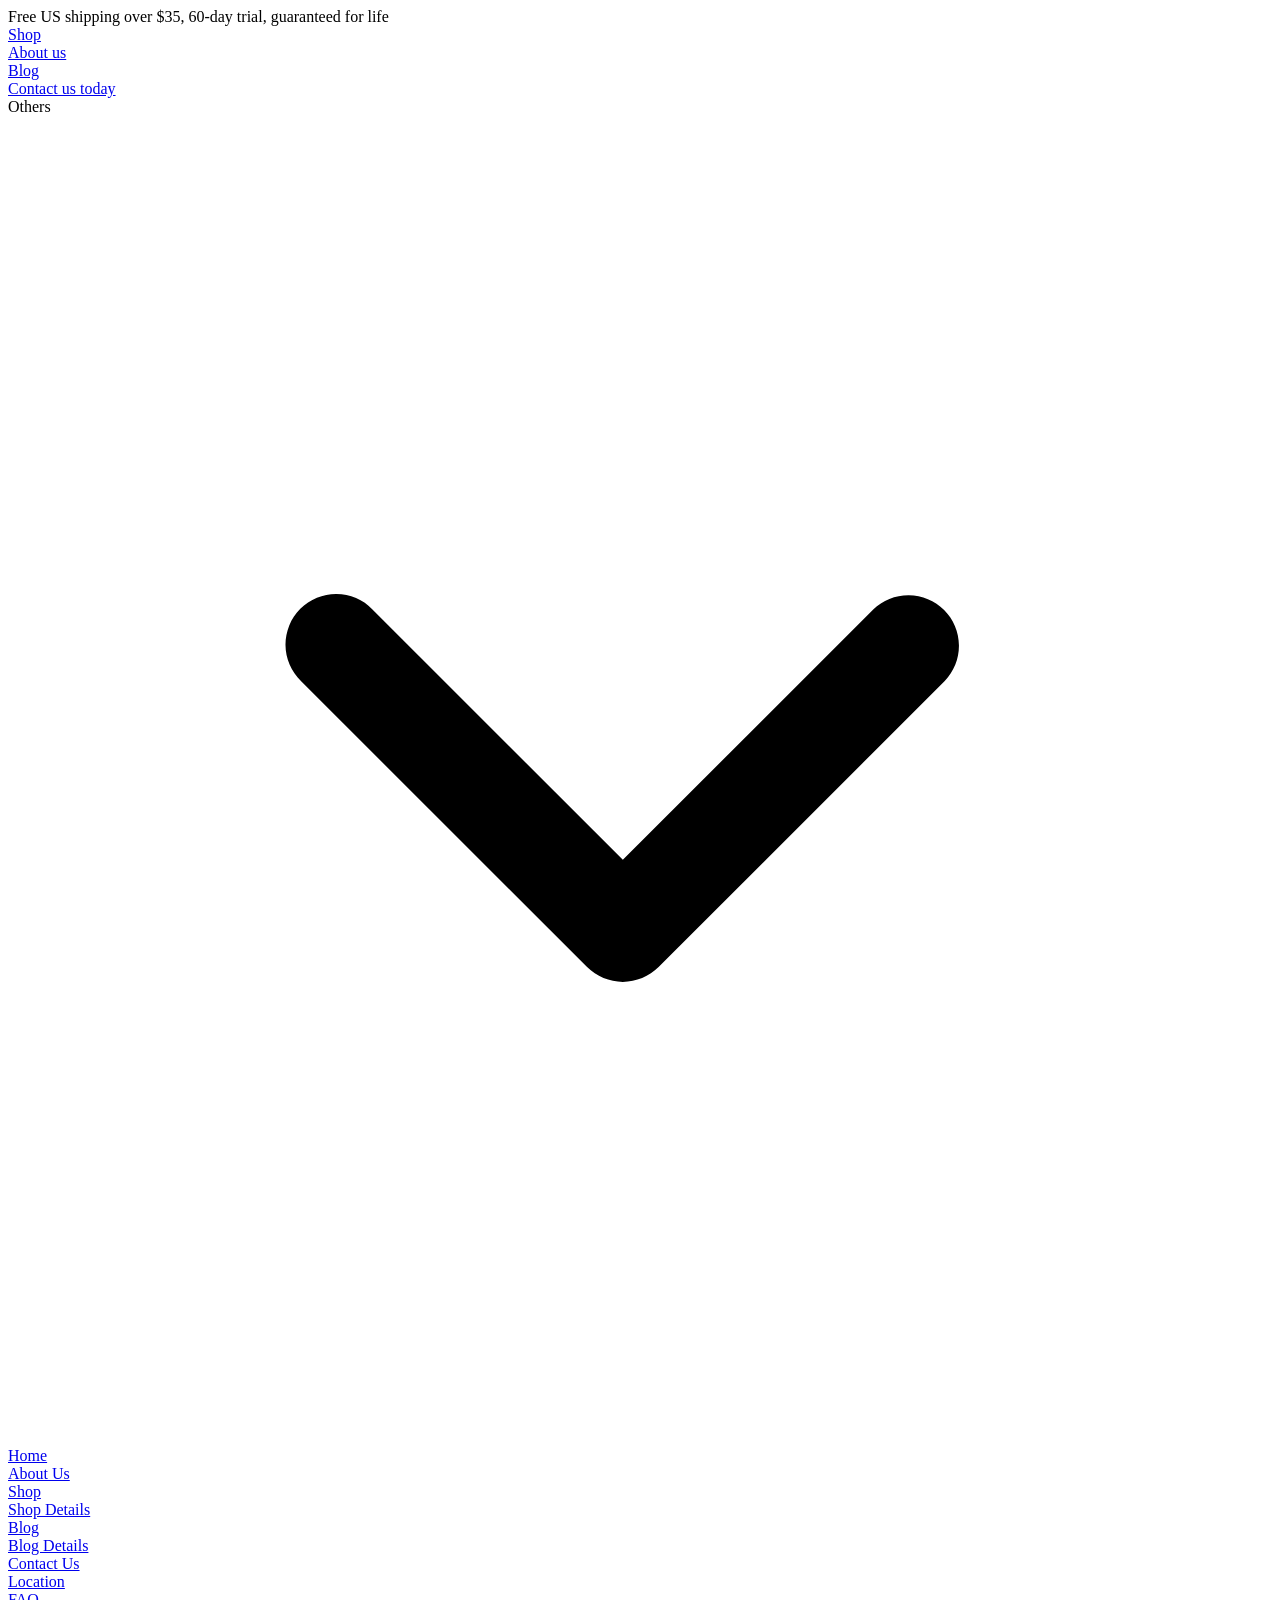
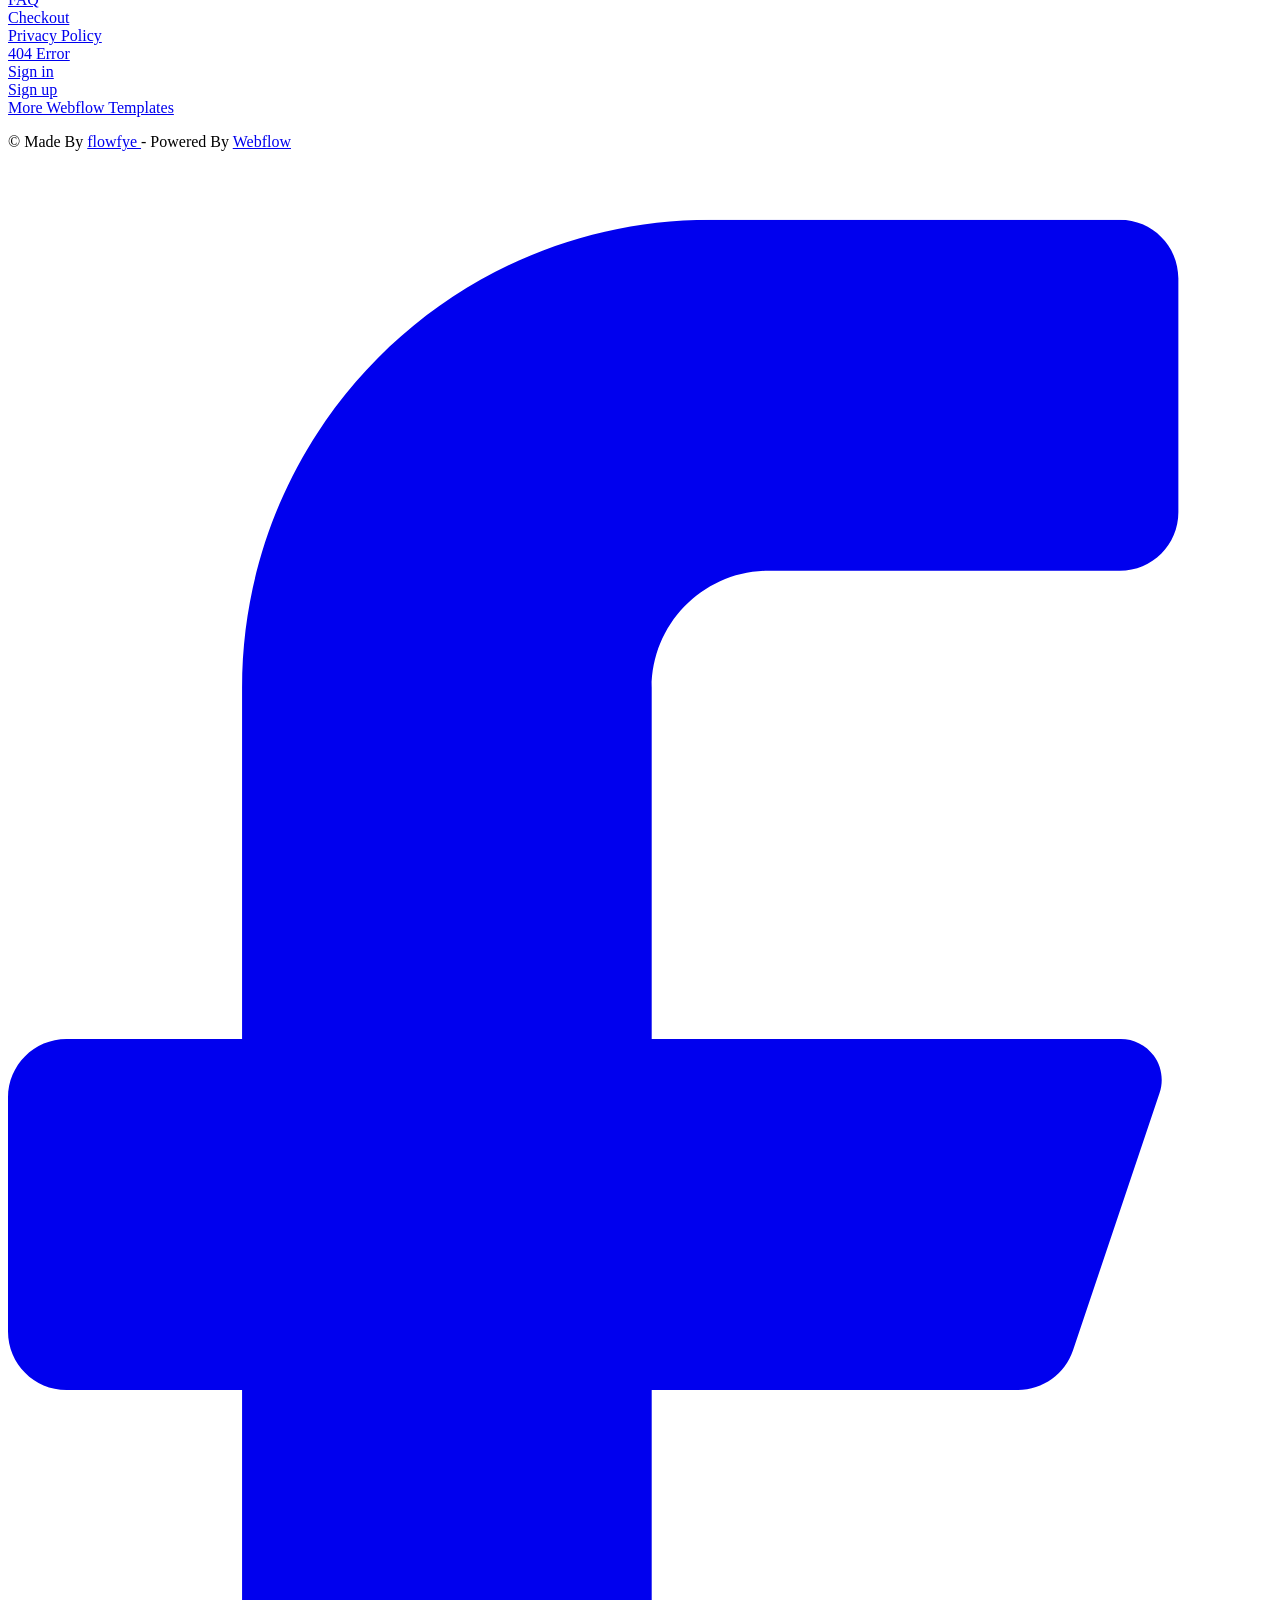
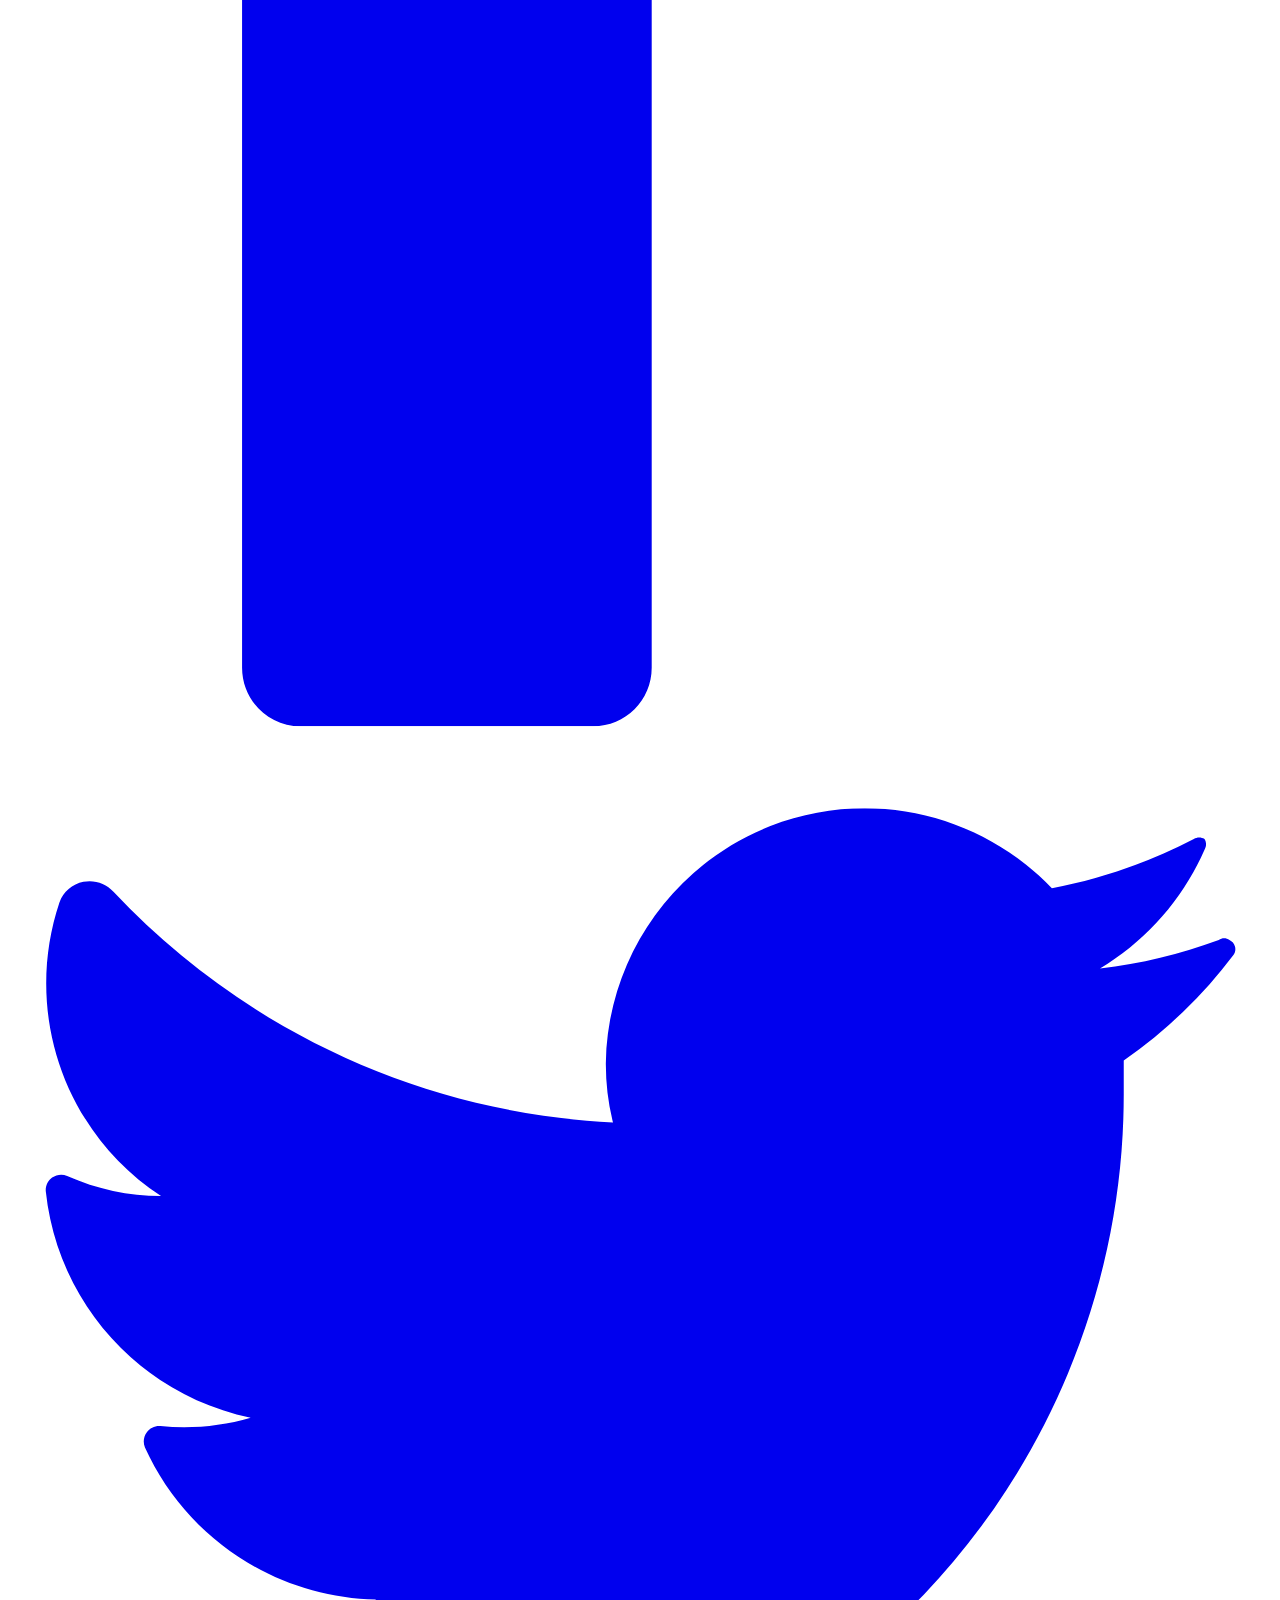
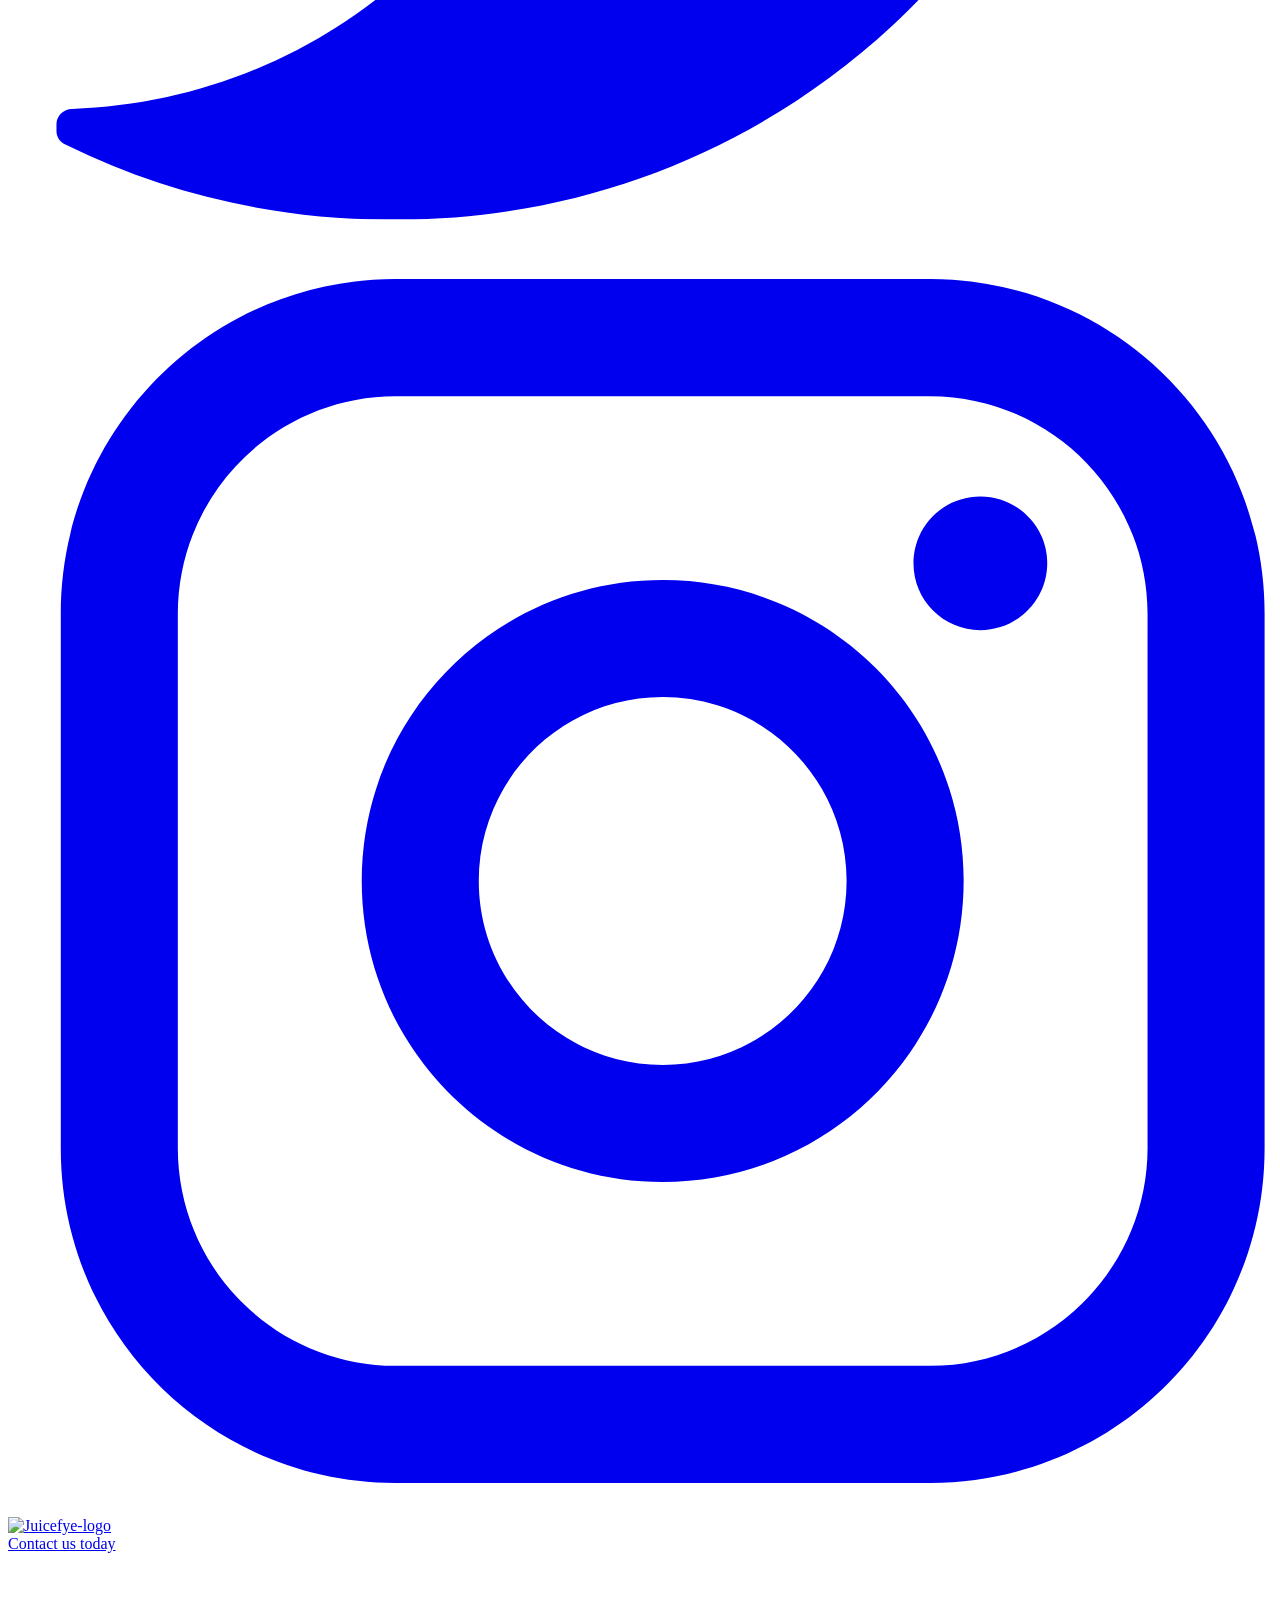
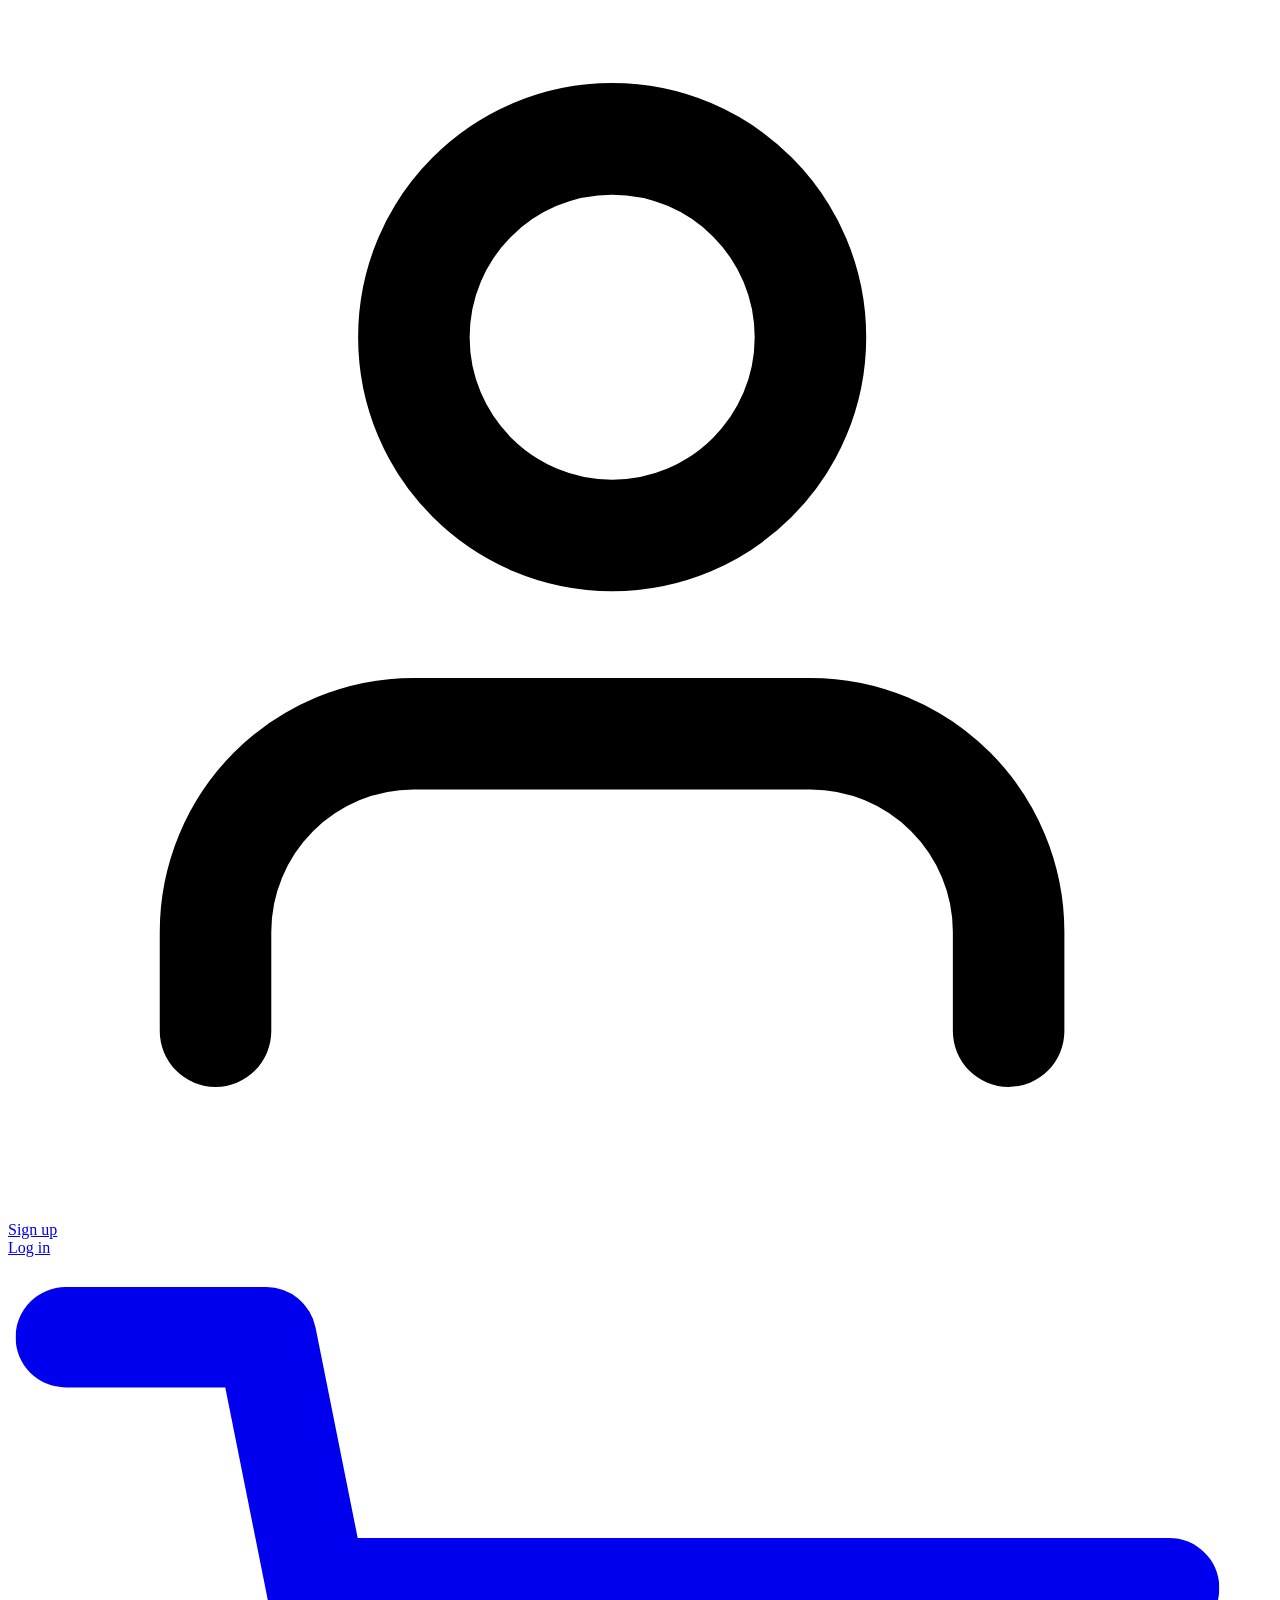
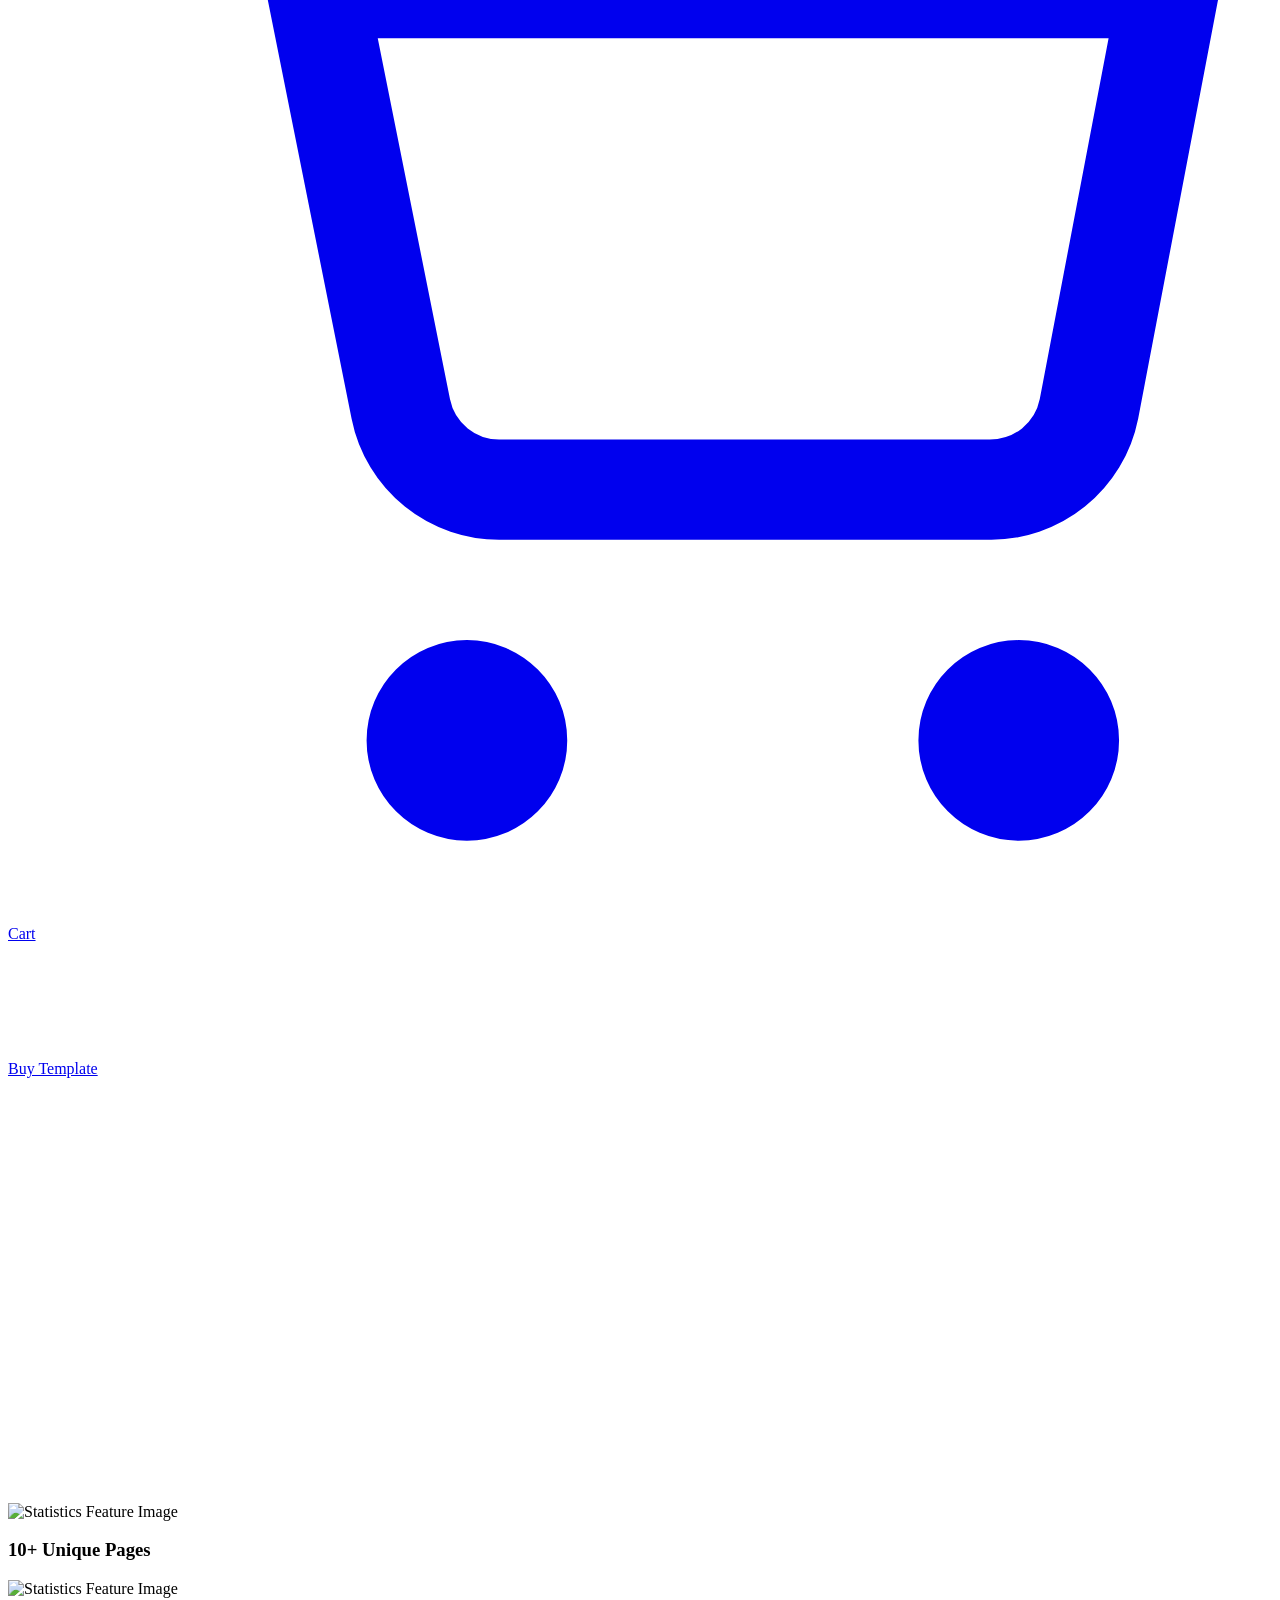
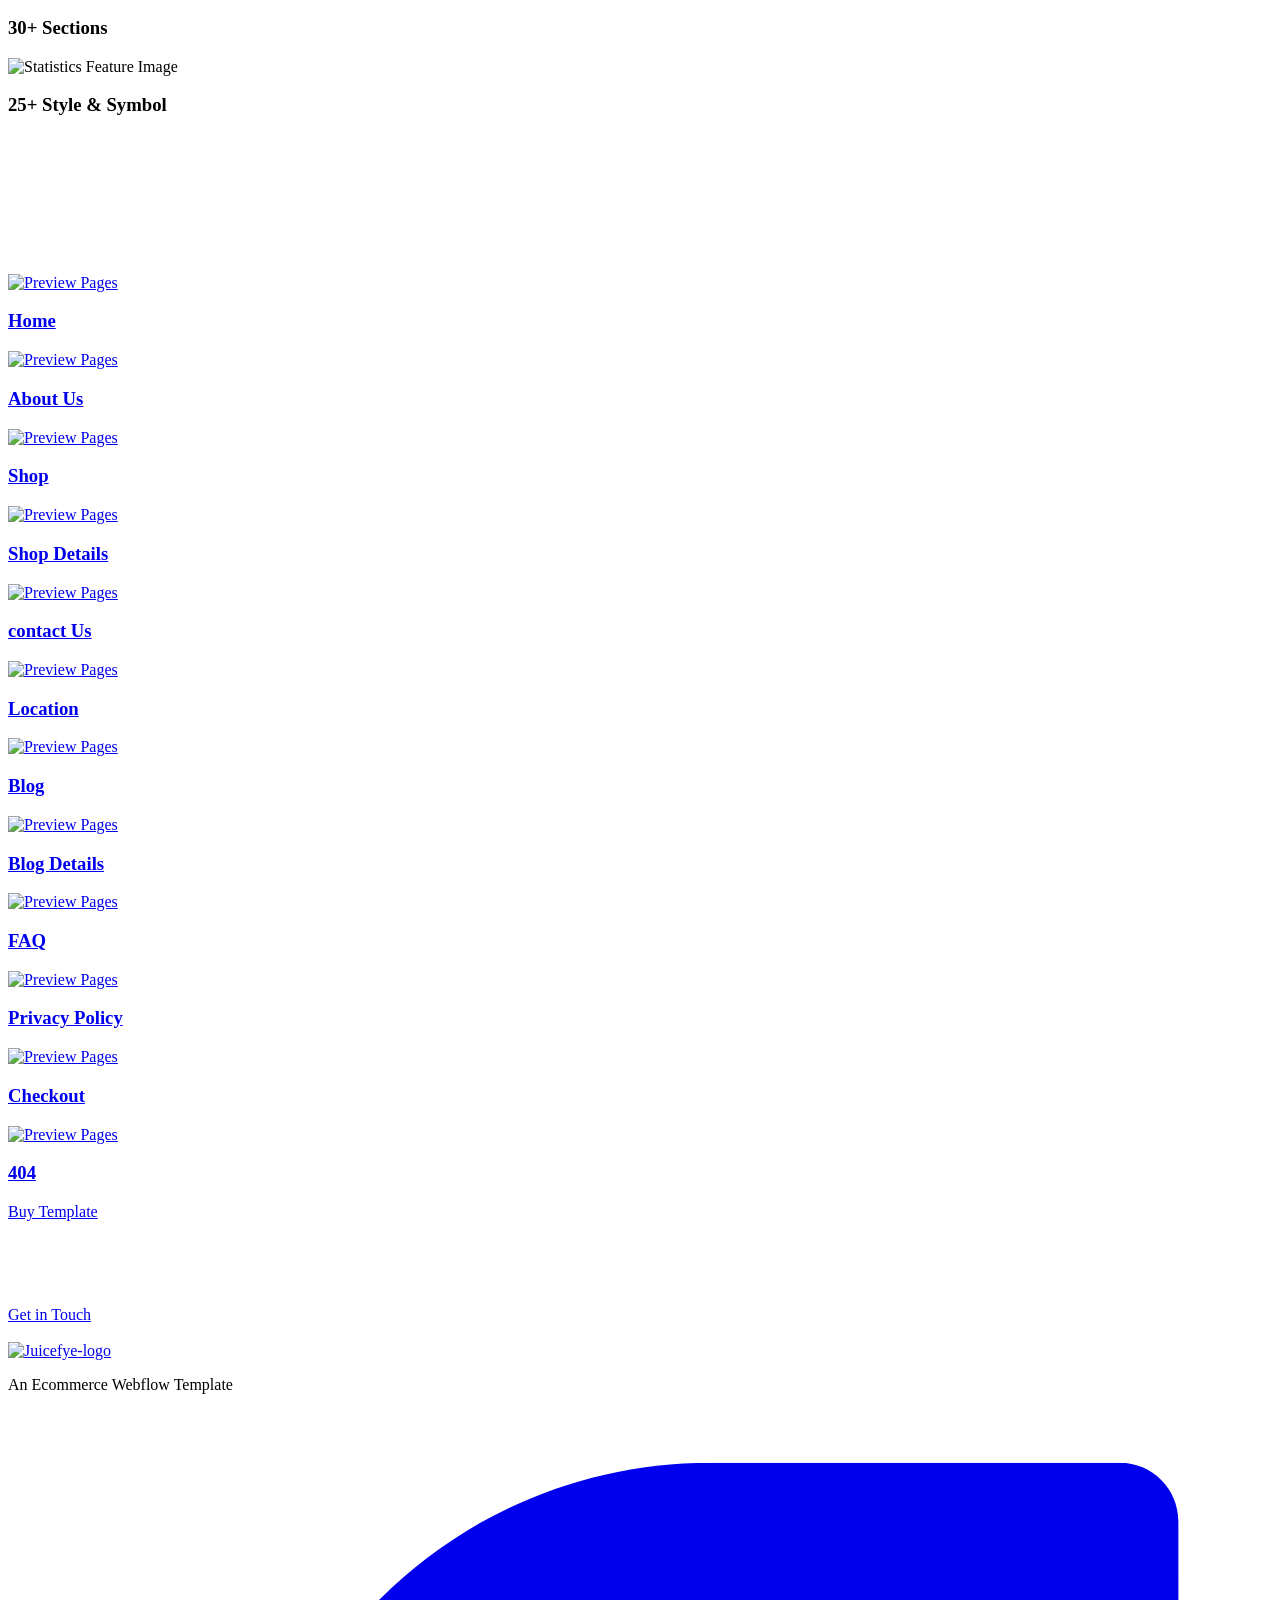
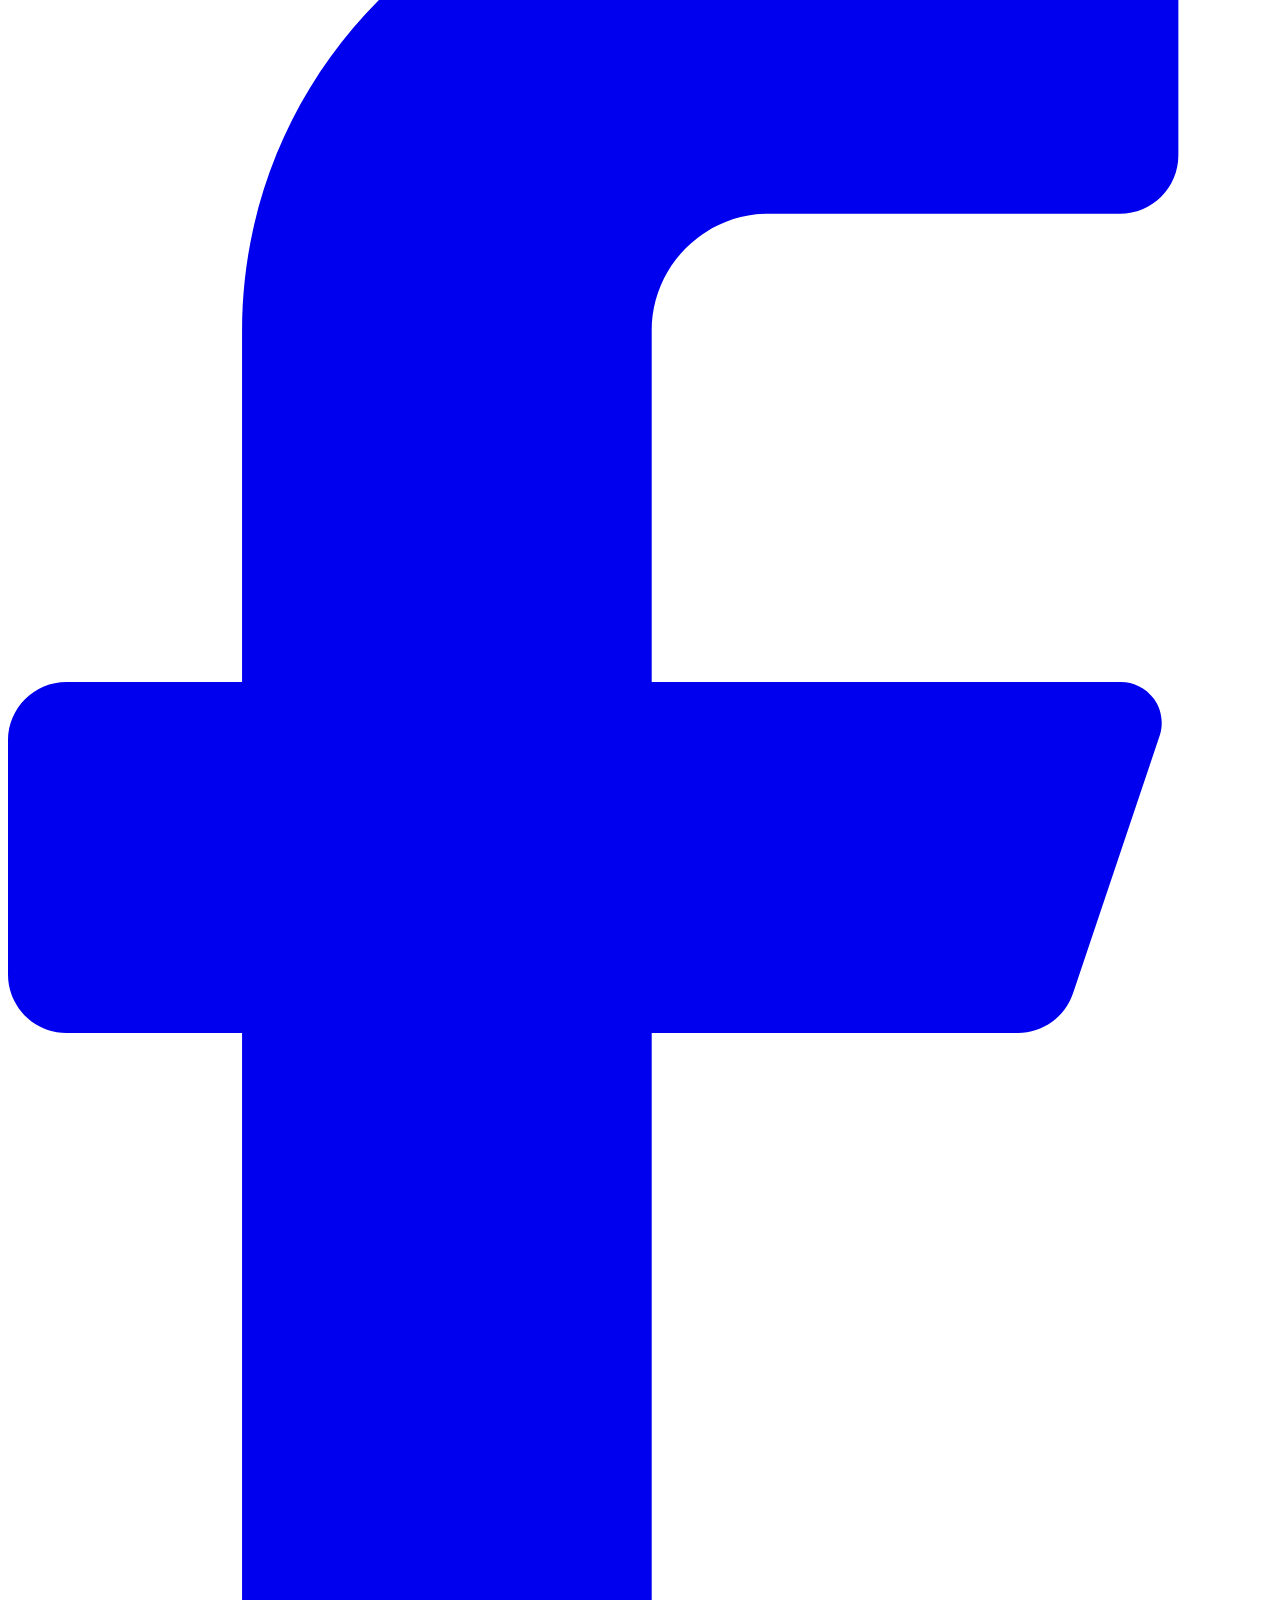
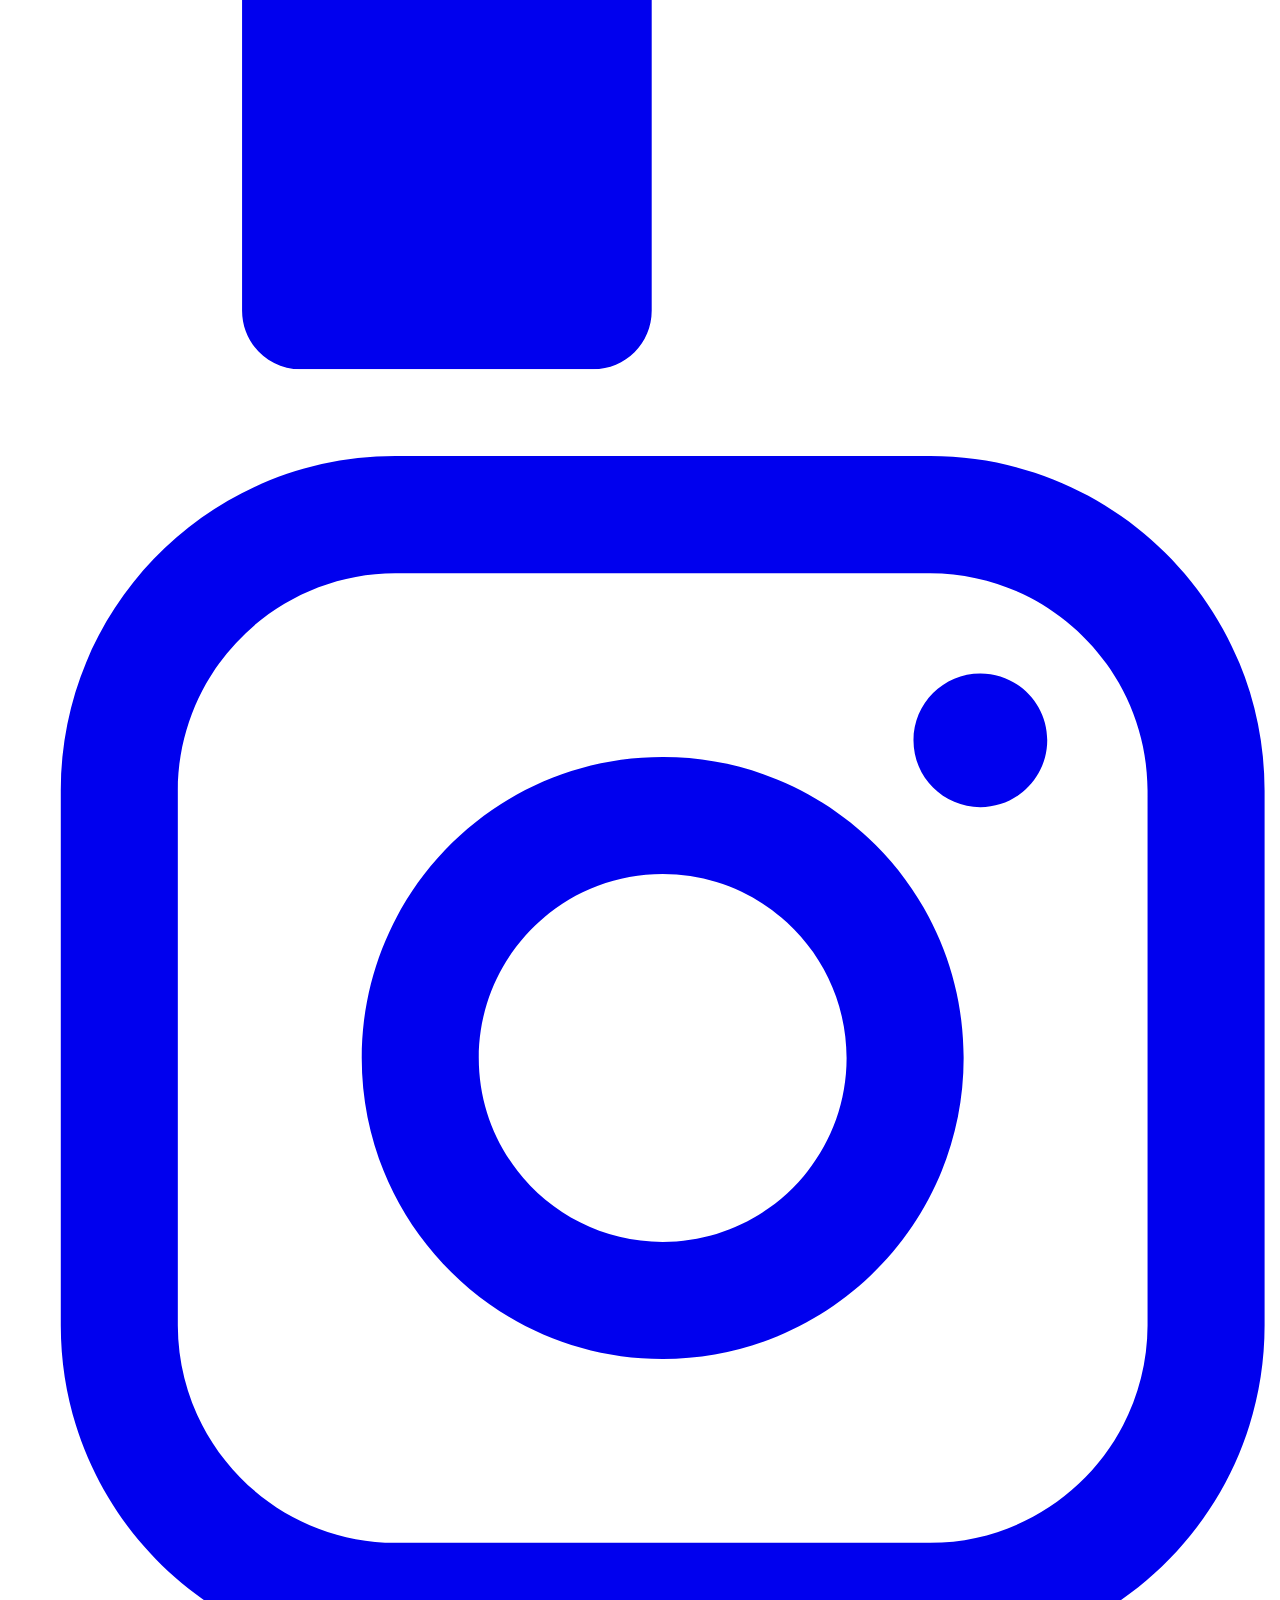
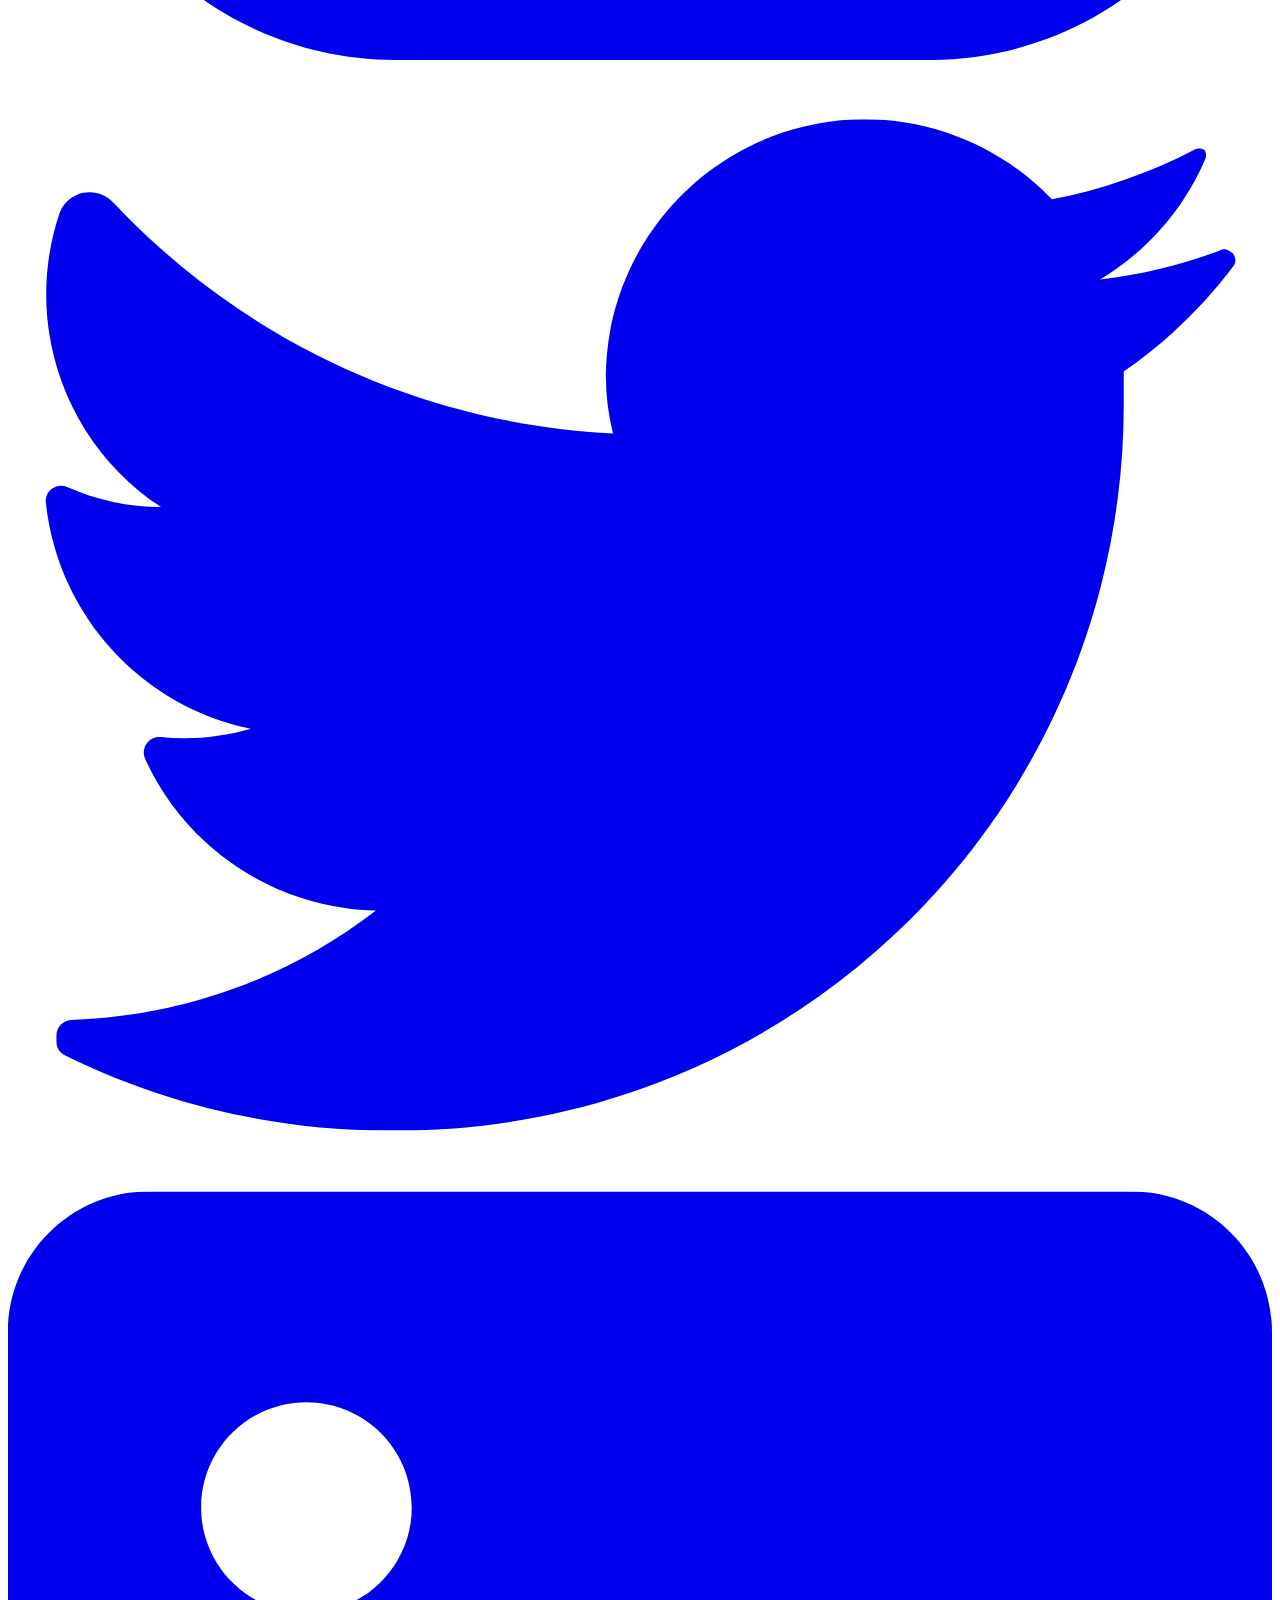
==== index.html @ 9795aff0 "fix page links" ====
<!DOCTYPE html>
<!-- This site was created in Webflow. https://webflow.com -->
<!-- Last Published: Tue May 19 2026 12:33:17 GMT+0000 (Coordinated Universal Time) -->
<html data-wf-domain="juicefye.webflow.io" data-wf-page="65684884b59b530edf495262" data-wf-site="65684884b59b530edf495260" lang="en">
  <head>
    <meta charset="utf-8" />
    <link href="https://cdn.prod.website-files.com" rel="preconnect" crossorigin="anonymous" />
    <title>
      Juicefye - Webflow Ecommerce website template
    </title>
    <meta content="Beautifully designed Webflow Template for Food &amp; Drink with a distinct design and subtle animations." name="description" />
    <meta content="Juicefye - Webflow Ecommerce website template" property="og:title" />
    <meta content="Beautifully designed Webflow Template for Food &amp; Drink with a distinct design and subtle animations." property="og:description" />
    <meta content="https://cdn.prod.website-files.com/65684884b59b530edf495260/66ff5dfbe981bea94eb79d6d_open-graph.avif" property="og:image" />
    <meta content="Juicefye - Webflow Ecommerce website template" property="twitter:title" />
    <meta content="Beautifully designed Webflow Template for Food &amp; Drink with a distinct design and subtle animations." property="twitter:description" />
    <meta content="https://cdn.prod.website-files.com/65684884b59b530edf495260/66ff5dfbe981bea94eb79d6d_open-graph.avif" property="twitter:image" />
    <meta property="og:type" content="website" />
    <meta content="summary_large_image" name="twitter:card" />
    <meta content="width=device-width, initial-scale=1" name="viewport" />
    <meta content="Webflow" name="generator" />
    <link href="https://cdn.prod.website-files.com/65684884b59b530edf495260/css/juicefye.webflow.shared.c41d24513.css" rel="stylesheet" type="text/css" integrity="sha384-xB0kUTMa8uiqFizXYGYMYHeMq4jRCxz33aHJUIBK/caFRjggwI1AT+6H+18oQiOE" crossorigin="anonymous" />
    <link href="https://fonts.googleapis.com" rel="preconnect" />
    <link href="https://fonts.gstatic.com" rel="preconnect" crossorigin="anonymous" />
    <script src="https://ajax.googleapis.com/ajax/libs/webfont/1.6.26/webfont.js" type="text/javascript">
    </script>
    <link rel="preconnect" href="https://fonts.googleapis.com">
<link rel="preconnect" href="https://fonts.gstatic.com" crossorigin>
<link href="https://fonts.googleapis.com/css2?family=Open+Sans:ital,wght@0,300;0,400;0,600;0,700;0,800;1,300;1,400;1,600;1,700;1,800&display=swap" rel="stylesheet">
    <script type="text/javascript">
      !function(o,c){var n=c.documentElement,t=&#34; w-mod-&#34;;n.className+=t+&#34;js&#34;,(&#34;ontouchstart&#34;in o||o.DocumentTouch&amp;&amp;c instanceof DocumentTouch)&amp;&amp;(n.className+=t+&#34;touch&#34;)}(window,document);
    </script>
    <link href="https://cdn.prod.website-files.com/65684884b59b530edf495260/66fe03f27bcf2cef89fef1e7_Favicon.svg" rel="shortcut icon" type="image/x-icon" />
    <link href="https://cdn.prod.website-files.com/65684884b59b530edf495260/66fe040098bfc84fe559c1ac_webclip.svg" rel="apple-touch-icon" />
    <script type="text/javascript">
      window.__WEBFLOW_CURRENCY_SETTINGS = {&#34;currencyCode&#34;:&#34;USD&#34;,&#34;symbol&#34;:&#34;$&#34;,&#34;decimal&#34;:&#34;.&#34;,&#34;fractionDigits&#34;:2,&#34;group&#34;:&#34;,&#34;,&#34;template&#34;:&#34;{{wf {\&#34;path\&#34;:\&#34;symbol\&#34;,\&#34;type\&#34;:\&#34;PlainText\&#34;} }} {{wf {\&#34;path\&#34;:\&#34;amount\&#34;,\&#34;type\&#34;:\&#34;CommercePrice\&#34;} }} {{wf {\&#34;path\&#34;:\&#34;currencyCode\&#34;,\&#34;type\&#34;:\&#34;PlainText\&#34;} }}&#34;,&#34;hideDecimalForWholeNumbers&#34;:false};
    </script>
  </head>
  <body>
    <div class="banner-wrap">
      <div class="banner-text">
        Free US shipping over $35, 60-day trial, guaranteed for life
      </div>
    </div>
    <div data-w-id="2661bb79-c2d2-d6ed-cc7f-9978ef71e1eb" data-animation="default" data-collapse="medium" data-duration="400" data-easing="ease" data-easing2="ease" role="banner" class="navbar w-nav">
      <div class="nav-container">
        <div class="navbar-inner">
          <nav role="navigation" class="nav-menu w-nav-menu">
            <div class="nav-link-wrap">
              <a href="/shop.html" class="nav-link w-inline-block">              <div>
                Shop
              </div>
</a>
              <a href="/about.html" class="nav-link w-inline-block">              <div>
                About us
              </div>
</a>
              <a href="/blog.html" class="nav-link w-inline-block">              <div>
                Blog
              </div>
</a>
              <a href="/blog.html" class="nav-link show-on-mobile w-inline-block">              <div>
                Contact us today
              </div>
</a>
              <div data-hover="false" data-delay="0" class="dropdown w-dropdown">
                <div class="dropdown-toggle w-dropdown-toggle">
                  <div>
                    Others
                  </div>
                  <div class="icon nav-dropdown-icon">
                    <svg xmlns="http://www.w3.org/2000/svg" width="100%" viewBox="0 0 20 21" fill="none">
                      <g clip-path="url(#clip0_1895_9125)">
                        <path fill-rule="evenodd" clip-rule="evenodd" d="M10.2943 13.4672C10.1442 13.6172 9.94071 13.7015 9.72848 13.7015C9.51625 13.7015 9.31271 13.6172 9.16262 13.4672L4.63497 8.93953C4.55852 8.8657 4.49755 8.77738 4.4556 8.67974C4.41366 8.58209 4.39158 8.47707 4.39066 8.37079C4.38973 8.26452 4.40998 8.15913 4.45023 8.06077C4.49047 7.96241 4.5499 7.87305 4.62505 7.7979C4.70019 7.72275 4.78956 7.66332 4.88792 7.62308C4.98628 7.58283 5.09167 7.56258 5.19794 7.56351C5.30421 7.56443 5.40924 7.58651 5.50689 7.62846C5.60453 7.6704 5.69285 7.73137 5.76668 7.80782L9.72848 11.7696L13.6903 7.80782C13.8412 7.66203 14.0434 7.58135 14.2533 7.58318C14.4631 7.585 14.6638 7.66917 14.8122 7.81757C14.9606 7.96596 15.0448 8.1667 15.0466 8.37656C15.0485 8.58641 14.9678 8.78858 14.822 8.93953L10.2943 13.4672Z" fill="currentColor">
                        </path>
                      </g>
                      <defs>
                        <clipPath id="clip0_1895_9125">
                          <rect width="19.2087" height="19.2087" fill="currentColor" transform="translate(0.125 0.895508)">
                          </rect>
                        </clipPath>
                      </defs>
                    </svg>
                  </div>
                </div>
                <nav class="dropdown-list w-dropdown-list">
                  <div class="dropdown-list-inner">
                    <div class="dropdown-list-top-content">
                      <div class="dropdown-list-column">
                        <a href="/index.html" class="nav-link w-inline-block">                        <div>
                          Home
                        </div>
</a>
                        <a href="/about.html" class="nav-link w-inline-block">                        <div>
                          About Us
                        </div>
</a>
                        <a href="/shop.html" class="nav-link w-inline-block">                        <div>
                          Shop
                        </div>
</a>
                        <a href="https://juicefye.webflow.io/product/original-kiwi-juice" class="nav-link w-inline-block">                        <div>
                          Shop Details
                        </div>
</a>
                        <a href="/blog.html" class="nav-link w-inline-block">                        <div>
                          Blog
                        </div>
</a>
                        <a href="https://juicefye.webflow.io/post/revitalize-your-body-with-cleansing-juice-recipes" class="nav-link w-inline-block">                        <div>
                          Blog Details
                        </div>
</a>
                      </div>
                      <div class="dropdown-list-column">
                        <a href="/#" class="nav-link w-inline-block">                        <div>
                          Contact Us
                        </div>
</a>
                        <a href="/shop-location" class="nav-link w-inline-block">                        <div>
                          Location
                        </div>
</a>
                        <a href="/faq.html" class="nav-link w-inline-block">                        <div>
                          FAQ
                        </div>
</a>
                      </div>
                      <div class="dropdown-list-column">
                        <a href="https://juicefye.webflow.io/checkout" class="nav-link w-inline-block">                        <div>
                          Checkout
                        </div>
</a>
                        <a href="/privacy" class="nav-link w-inline-block">                        <div>
                          Privacy Policy
                        </div>
</a>
                        <a href="/404" class="nav-link w-inline-block">                        <div>
                          404 Error
                        </div>
</a>
                        <a href="/log-in" class="nav-link w-inline-block">                        <div>
                          Sign in
                        </div>
</a>
                        <a href="/sign-up" class="nav-link w-inline-block">                        <div>
                          Sign up
                        </div>
</a>
                        <a href="https://webflow.com/templates/designers/flowfye" target="_blank" class="more-template-link w-inline-block">                        <div>
                          More Webflow Templates
                        </div>
</a>
                      </div>
                    </div>
                    <div class="dropdown-list-bottom-content">
                      <p class="nav-copyright-text">
                        © Made By
                        <a href="https://www.flowfye.com/" target="_blank" class="external-link">                        flowfye
</a>
                        - Powered By
                        <a href="https://webflow.com/" target="_blank">                        Webflow
</a>
                      </p>
                      <div class="social-icon-wrap">
                        <a href="https://www.facebook.com/reestify" target="_blank" class="social-icon facebook-icon w-inline-block">                        <svg xmlns="http://www.w3.org/2000/svg" width="100%" viewBox="0 0 12 21" fill="none">
                          <g clip-path="url(#clip0_1864_10523)">
                            <path d="M10.5556 3.83333H7.22222C6.60855 3.83333 6.11111 4.3308 6.11111 4.94444V8.27778H10.5556C10.6819 8.27498 10.8018 8.33378 10.8769 8.43544C10.952 8.53711 10.9731 8.66889 10.9333 8.78889L10.1111 11.2333C10.0353 11.4577 9.82567 11.6093 9.58889 11.6111H6.11111V19.9444C6.11111 20.2512 5.86233 20.5 5.55555 20.5H2.77778C2.47096 20.5 2.22222 20.2512 2.22222 19.9444V11.6111H0.555555C0.248733 11.6111 0 11.3623 0 11.0556V8.83333C0 8.52656 0.248733 8.27778 0.555555 8.27778H2.22222V4.94444C2.22222 2.48984 4.21211 0.5 6.66667 0.5H10.5556C10.8623 0.5 11.1111 0.748733 11.1111 1.05556V3.27778C11.1111 3.5846 10.8623 3.83333 10.5556 3.83333Z" fill="currentColor">
                            </path>
                          </g>
                          <defs>
                            <clipPath id="clip0_1864_10523">
                              <rect width="12" height="20" fill="currentColor" transform="translate(0 0.5)">
                              </rect>
                            </clipPath>
                          </defs>
                        </svg>
</a>
                        <a href="https://x.com/?lang=en" target="_blank" class="social-icon twitter-icon w-inline-block">                        <svg xmlns="http://www.w3.org/2000/svg" width="100%" viewBox="0 0 25 21" fill="none">
                          <g clip-path="url(#clip0_1864_10527)">
                            <path d="M24.2411 3.39857C23.6341 4.2084 22.9002 4.91482 22.0679 5.49055C22.0679 5.70209 22.0679 5.91363 22.0679 6.13694C22.0746 9.97858 20.5401 13.6622 17.8084 16.3621C15.0766 19.062 11.3763 20.5522 7.53683 20.4986C5.31714 20.5061 3.12587 19.9993 1.13469 19.0178C1.02732 18.9709 0.958076 18.8647 0.958482 18.7475V18.6182C0.958482 18.4494 1.09523 18.3127 1.26391 18.3127C3.44581 18.2407 5.54986 17.4842 7.27839 16.1502C5.30347 16.1104 3.52655 14.9404 2.70879 13.1415C2.66749 13.0433 2.68034 12.9305 2.74273 12.8441C2.80511 12.7577 2.908 12.7101 3.01421 12.7185C3.61443 12.7787 4.22066 12.7229 4.79977 12.5539C2.61962 12.1013 0.981475 10.2914 0.74703 8.0761C0.738704 7.96982 0.786325 7.86694 0.872704 7.80446C0.95907 7.74211 1.07171 7.72917 1.16993 7.7706C1.75498 8.02877 2.38655 8.16472 3.02596 8.17008C1.11563 6.9163 0.290494 4.53145 1.01721 2.36435C1.09223 2.15377 1.27246 1.9982 1.49166 1.95483C1.71085 1.91144 1.93671 1.98665 2.0862 2.1528C4.66407 4.89642 8.2061 6.53133 11.9654 6.71281C11.8692 6.32858 11.8219 5.93369 11.8245 5.53755C11.8597 3.46043 13.1449 1.61008 15.0785 0.852774C17.0119 0.0954789 19.2112 0.581088 20.6466 2.08228C21.6249 1.89589 22.5708 1.56726 23.4541 1.10681C23.5188 1.06642 23.6008 1.06642 23.6656 1.10681C23.7059 1.17155 23.7059 1.25362 23.6656 1.31836C23.2377 2.29807 22.515 3.11977 21.5981 3.66888C22.401 3.57577 23.1897 3.38637 23.9475 3.10477C24.0113 3.06134 24.0951 3.06134 24.1589 3.10477C24.2124 3.12921 24.2524 3.17597 24.2682 3.23258C24.284 3.2892 24.2741 3.34992 24.2411 3.39857Z" fill="currentColor">
                            </path>
                          </g>
                          <defs>
                            <clipPath id="clip0_1864_10527">
                              <rect width="25" height="20" fill="currentColor" transform="translate(0 0.5)">
                              </rect>
                            </clipPath>
                          </defs>
                        </svg>
</a>
                        <a href="https://www.instagram.com/" target="_blank" class="social-icon w-inline-block">                        <svg xmlns="http://www.w3.org/2000/svg" width="100%" viewBox="0 0 21 21" fill="none">
                          <g clip-path="url(#clip0_1864_10525)">
                            <path fill-rule="evenodd" clip-rule="evenodd" d="M15.3214 0.5H6.43251C3.36426 0.5 0.876953 2.98731 0.876953 6.05556V14.9444C0.876953 18.0127 3.36426 20.5 6.43251 20.5H15.3214C18.3896 20.5 20.877 18.0127 20.877 14.9444V6.05556C20.877 2.98731 18.3896 0.5 15.3214 0.5ZM18.9325 14.9444C18.9264 16.9362 17.3132 18.5494 15.3214 18.5556H6.43251C4.44068 18.5494 2.8275 16.9362 2.8214 14.9444V6.05556C2.8275 4.06372 4.44068 2.45054 6.43251 2.44444H15.3214C17.3132 2.45054 18.9264 4.06372 18.9325 6.05556V14.9444ZM16.1547 6.33333C16.7684 6.33333 17.2658 5.83587 17.2658 5.22222C17.2658 4.60858 16.7684 4.11111 16.1547 4.11111C15.5411 4.11111 15.0436 4.60858 15.0436 5.22222C15.0436 5.83587 15.5411 6.33333 16.1547 6.33333ZM10.877 5.5C8.11553 5.5 5.87695 7.73858 5.87695 10.5C5.87695 13.2614 8.11553 15.5 10.877 15.5C13.6384 15.5 15.877 13.2614 15.877 10.5C15.88 9.173 15.3541 7.89952 14.4157 6.9612C13.4774 6.02288 12.204 5.49704 10.877 5.5ZM7.8214 10.5C7.8214 12.1876 9.1894 13.5556 10.877 13.5556C12.5645 13.5556 13.9325 12.1876 13.9325 10.5C13.9325 8.81244 12.5645 7.44444 10.877 7.44444C9.1894 7.44444 7.8214 8.81244 7.8214 10.5Z" fill="currentColor">
                            </path>
                          </g>
                          <defs>
                            <clipPath id="clip0_1864_10525">
                              <rect width="21" height="20" fill="currentColor" transform="translate(0 0.5)">
                              </rect>
                            </clipPath>
                          </defs>
                        </svg>
</a>
                      </div>
                    </div>
                  </div>
                </nav>
              </div>
            </div>
          </nav>
          <a href="/" aria-current="page" class="brand-logo-wrap w-nav-brand w--current">          <img src="https://cdn.prod.website-files.com/65684884b59b530edf495260/66dfdf172c39ed80159d9127_Juicefye-logo.svg" loading="lazy" width="218" alt="Juicefye-logo" class="logo-image" />
</a>
          <div class="nav-content-menu">
            <a href="/#" class="nav-link hide-on-landscape w-inline-block">            <div>
              Contact us today
            </div>
</a>
            <div class="nav-line">
            </div>
            <div data-hover="false" data-delay="0" class="user-dropdown w-dropdown">
              <div class="user-dropdown-toggle w-dropdown-toggle">
                <div class="user-dropdown-icon">
                  <svg xmlns="http://www.w3.org/2000/svg" width="100%" viewBox="0 0 17 17" fill="none">
                    <path d="M13.4577 14.5V13.1667C13.4577 12.4594 13.1767 11.7811 12.6766 11.281C12.1765 10.781 11.4983 10.5 10.791 10.5H5.45768C4.75044 10.5 4.07216 10.781 3.57206 11.281C3.07197 11.7811 2.79102 12.4594 2.79102 13.1667V14.5" stroke="currentColor" stroke-width="1.5" stroke-linecap="round" stroke-linejoin="round">
                    </path>
                    <path d="M8.12565 7.83333C9.59841 7.83333 10.7923 6.63943 10.7923 5.16667C10.7923 3.69391 9.59841 2.5 8.12565 2.5C6.65289 2.5 5.45898 3.69391 5.45898 5.16667C5.45898 6.63943 6.65289 7.83333 8.12565 7.83333Z" stroke="currentColor" stroke-width="1.5" stroke-linecap="round" stroke-linejoin="round">
                    </path>
                  </svg>
                </div>
              </div>
              <nav class="user-dropdown-list w-dropdown-list">
                <a href="/sign-up" class="user-dropdown-link w-inline-block">                <div>
                  Sign up
                </div>
</a>
                <a href="/log-in" class="user-dropdown-link w-inline-block">                <div>
                  Log in
                </div>
</a>
              </nav>
            </div>
            <div class="nav-line">
            </div>
            <div data-open-product="" data-wf-cart-type="rightSidebar" data-wf-cart-query="query Dynamo3 {
  database {
    id
    commerceOrder {
      comment
      extraItems {
        name
        pluginId
        pluginName
        price {
          decimalValue
          string
          unit
          value
        }
      }
      id
      startedOn
      statusFlags {
        hasDownloads
        hasSubscription
        isFreeOrder
        requiresShipping
      }
      subtotal {
        decimalValue
        string
        unit
        value
      }
      total {
        decimalValue
        string
        unit
        value
      }
      updatedOn
      userItems {
        count
        id
        price {
          value
          unit
          decimalValue
          string
        }
        product {
          id
          cmsLocaleId
          draft
          archived
          f_name_: name
          f_sku_properties_3dr: skuProperties {
            id
            name
            enum {
              id
              name
              slug
            }
          }
          fullSlug
        }
        rowTotal {
          decimalValue
          string
          unit
          value
        }
        sku {
          cmsLocaleId
          draft
          archived
          f_main_image_4dr: mainImage {
            url
            file {
              size
              origFileName
              createdOn
              updatedOn
              mimeType
              width
              height
              variants {
                origFileName
                quality
                height
                width
                s3Url
                error
                size
              }
            }
            alt
          }
          f_sku_values_3dr: skuValues {
            property {
              id
            }
            value {
              id
            }
          }
          id
        }
        subscriptionFrequency
        subscriptionInterval
        subscriptionTrial
      }
      userItemsCount
    }
  }
  site {
    commerce {
      id
      businessAddress {
        country
      }
      defaultCountry
      defaultCurrency
      quickCheckoutEnabled
    }
  }
}" data-wf-page-link-href-prefix="" class="w-commerce-commercecartwrapper" data-node-type="commerce-cart-wrapper">
              <a class="w-commerce-commercecartopenlink cart-button w-inline-block" role="button" aria-haspopup="dialog" aria-label="Open cart" data-node-type="commerce-cart-open-link" href="#">              <div class="cart-icon">
                <svg xmlns="http://www.w3.org/2000/svg" width="100%" viewBox="0 0 21 21" fill="none">
                  <g clip-path="url(#clip0_2068_17433)">
                    <path d="M7.62435 18.8334C8.08459 18.8334 8.45768 18.4603 8.45768 18.0001C8.45768 17.5398 8.08459 17.1667 7.62435 17.1667C7.16411 17.1667 6.79102 17.5398 6.79102 18.0001C6.79102 18.4603 7.16411 18.8334 7.62435 18.8334Z" stroke="currentColor" stroke-width="1.66667" stroke-linecap="round" stroke-linejoin="round">
                    </path>
                    <path d="M16.7923 18.8334C17.2526 18.8334 17.6257 18.4603 17.6257 18.0001C17.6257 17.5398 17.2526 17.1667 16.7923 17.1667C16.3321 17.1667 15.959 17.5398 15.959 18.0001C15.959 18.4603 16.3321 18.8334 16.7923 18.8334Z" stroke="currentColor" stroke-width="1.66667" stroke-linecap="round" stroke-linejoin="round">
                    </path>
                    <path d="M0.958984 1.3335H4.29232L6.52565 12.4918C6.60186 12.8755 6.81058 13.2201 7.11527 13.4654C7.41997 13.7107 7.80123 13.841 8.19232 13.8335H16.2923C16.6834 13.841 17.0647 13.7107 17.3694 13.4654C17.6741 13.2201 17.8828 12.8755 17.959 12.4918L19.2923 5.50016H5.12565" stroke="currentColor" stroke-width="1.66667" stroke-linecap="round" stroke-linejoin="round">
                    </path>
                  </g>
                  <defs>
                    <clipPath id="clip0_2068_17433">
                      <rect width="20" height="20" fill="currentColor" transform="translate(0.125 0.5)">
                      </rect>
                    </clipPath>
                  </defs>
                </svg>
              </div>
              <div class="text-block w-inline-block">
                Cart
              </div>
              <div data-wf-bindings="%5B%7B%22innerHTML%22%3A%7B%22type%22%3A%22Number%22%2C%22filter%22%3A%7B%22type%22%3A%22numberPrecision%22%2C%22params%22%3A%5B%220%22%2C%22numberPrecision%22%5D%7D%2C%22dataPath%22%3A%22database.commerceOrder.userItemsCount%22%7D%7D%5D" style="display:none" data-count-hide-rule="always" class="w-commerce-commercecartopenlinkcount">
                0
              </div>
</a>
              <div style="display:none" class="w-commerce-commercecartcontainerwrapper w-commerce-commercecartcontainerwrapper--cartType-rightSidebar" data-node-type="commerce-cart-container-wrapper">
                <div data-node-type="commerce-cart-container" role="dialog" class="w-commerce-commercecartcontainer">
                  <div class="w-commerce-commercecartheader cart-header">
                    <h4 class="w-commerce-commercecartheading cart-header-title">
                      Your Cart
                    </h4>
                    <a class="w-commerce-commercecartcloselink close-button w-inline-block" role="button" aria-label="Close cart" data-node-type="commerce-cart-close-link">                    <div class="icon">
                      <svg xmlns="http://www.w3.org/2000/svg" width="100%" viewBox="0 0 24 24" fill="none">
                        <path d="M18 6L6 18" stroke="currentColor" stroke-width="2" stroke-linecap="round" stroke-linejoin="round">
                        </path>
                        <path d="M6 6L18 18" stroke="currentColor" stroke-width="2" stroke-linecap="round" stroke-linejoin="round">
                        </path>
                      </svg>
                    </div>
</a>
                  </div>
                  <div class="w-commerce-commercecartformwrapper cart-form-wrapper">
                    <form style="display:none" class="w-commerce-commercecartform" data-node-type="commerce-cart-form">
                      <script type="text/x-wf-template" id="wf-template-81ebeffc-73da-273a-7704-bc85dd76cab6">
                        %3Cdiv%20class%3D%22w-commerce-commercecartitem%20cart-item%22%3E%3Ca%20data-wf-bindings%3D%22%255B%257B%2522dataWHref%2522%253A%257B%2522type%2522%253A%2522FullSlug%2522%252C%2522filter%2522%253A%257B%2522type%2522%253A%2522identity%2522%252C%2522params%2522%253A%255B%255D%257D%252C%2522dataPath%2522%253A%2522database.commerceOrder.userItems%255B%255D.product.fullSlug%2522%257D%257D%255D%22%20href%3D%22%23%22%20class%3D%22cart-image-wrap%20w-inline-block%22%3E%3Cimg%20src%3D%22https%3A%2F%2Fcdn.prod.website-files.com%2Fplugins%2FBasic%2Fassets%2Fplaceholder.60f9b1840c.svg%22%20data-wf-bindings%3D%22%255B%257B%2522src%2522%253A%257B%2522type%2522%253A%2522ImageRef%2522%252C%2522filter%2522%253A%257B%2522type%2522%253A%2522identity%2522%252C%2522params%2522%253A%255B%255D%257D%252C%2522dataPath%2522%253A%2522database.commerceOrder.userItems%255B%255D.sku.f_main_image_4dr%2522%257D%257D%255D%22%20alt%3D%22%22%20class%3D%22w-commerce-commercecartitemimage%20cart-image%20w-dyn-bind-empty%22%2F%3E%3C%2Fa%3E%3Cdiv%20class%3D%22cart-item-info%22%3E%3Cdiv%20class%3D%22w-commerce-commercecartiteminfo%20cart-item-info-inner%22%3E%3Cdiv%20data-wf-bindings%3D%22%255B%257B%2522innerHTML%2522%253A%257B%2522type%2522%253A%2522PlainText%2522%252C%2522filter%2522%253A%257B%2522type%2522%253A%2522identity%2522%252C%2522params%2522%253A%255B%255D%257D%252C%2522dataPath%2522%253A%2522database.commerceOrder.userItems%255B%255D.product.f_name_%2522%257D%257D%255D%22%20class%3D%22w-commerce-commercecartproductname%20cart-item-name%20w-dyn-bind-empty%22%3E%3C%2Fdiv%3E%3Cdiv%20class%3D%22cart-item-price%22%3E%3Cdiv%3EShop%20this%20classic%20Juice%20-%3C%2Fdiv%3E%3Cdiv%20data-wf-bindings%3D%22%255B%257B%2522innerHTML%2522%253A%257B%2522type%2522%253A%2522CommercePrice%2522%252C%2522filter%2522%253A%257B%2522type%2522%253A%2522price%2522%252C%2522params%2522%253A%255B%255D%257D%252C%2522dataPath%2522%253A%2522database.commerceOrder.userItems%255B%255D.price%2522%257D%257D%255D%22%3E%24%C2%A00.00%C2%A0USD%3C%2Fdiv%3E%3C%2Fdiv%3E%3Cscript%20type%3D%22text%2Fx-wf-template%22%20id%3D%22wf-template-81ebeffc-73da-273a-7704-bc85dd76cac0%22%3E%253Cli%253E%253Cspan%2520data-wf-bindings%253D%2522%25255B%25257B%252522innerHTML%252522%25253A%25257B%252522type%252522%25253A%252522PlainText%252522%25252C%252522filter%252522%25253A%25257B%252522type%252522%25253A%252522identity%252522%25252C%252522params%252522%25253A%25255B%25255D%25257D%25252C%252522dataPath%252522%25253A%252522database.commerceOrder.userItems%25255B%25255D.product.f_sku_properties_3dr%25255B%25255D.name%252522%25257D%25257D%25255D%2522%253E%253C%252Fspan%253E%253Cspan%253E%253A%2520%253C%252Fspan%253E%253Cspan%2520data-wf-bindings%253D%2522%25255B%25257B%252522innerHTML%252522%25253A%25257B%252522type%252522%25253A%252522CommercePropValues%252522%25252C%252522filter%252522%25253A%25257B%252522type%252522%25253A%252522identity%252522%25252C%252522params%252522%25253A%25255B%25255D%25257D%25252C%252522dataPath%252522%25253A%252522database.commerceOrder.userItems%25255B%25255D.product.f_sku_properties_3dr%25255B%25255D%252522%25257D%25257D%25255D%2522%253E%253C%252Fspan%253E%253C%252Fli%253E%3C%2Fscript%3E%3Cul%20data-wf-bindings%3D%22%255B%257B%2522optionSets%2522%253A%257B%2522type%2522%253A%2522CommercePropTable%2522%252C%2522filter%2522%253A%257B%2522type%2522%253A%2522identity%2522%252C%2522params%2522%253A%255B%255D%257D%252C%2522dataPath%2522%253A%2522database.commerceOrder.userItems%255B%255D.product.f_sku_properties_3dr%5B%5D%2522%257D%257D%252C%257B%2522optionValues%2522%253A%257B%2522type%2522%253A%2522CommercePropValues%2522%252C%2522filter%2522%253A%257B%2522type%2522%253A%2522identity%2522%252C%2522params%2522%253A%255B%255D%257D%252C%2522dataPath%2522%253A%2522database.commerceOrder.userItems%255B%255D.sku.f_sku_values_3dr%2522%257D%257D%255D%22%20class%3D%22w-commerce-commercecartoptionlist%22%20data-wf-collection%3D%22database.commerceOrder.userItems%255B%255D.product.f_sku_properties_3dr%22%20data-wf-template-id%3D%22wf-template-81ebeffc-73da-273a-7704-bc85dd76cac0%22%3E%3Cli%3E%3Cspan%20data-wf-bindings%3D%22%255B%257B%2522innerHTML%2522%253A%257B%2522type%2522%253A%2522PlainText%2522%252C%2522filter%2522%253A%257B%2522type%2522%253A%2522identity%2522%252C%2522params%2522%253A%255B%255D%257D%252C%2522dataPath%2522%253A%2522database.commerceOrder.userItems%255B%255D.product.f_sku_properties_3dr%255B%255D.name%2522%257D%257D%255D%22%3E%3C%2Fspan%3E%3Cspan%3E%3A%20%3C%2Fspan%3E%3Cspan%20data-wf-bindings%3D%22%255B%257B%2522innerHTML%2522%253A%257B%2522type%2522%253A%2522CommercePropValues%2522%252C%2522filter%2522%253A%257B%2522type%2522%253A%2522identity%2522%252C%2522params%2522%253A%255B%255D%257D%252C%2522dataPath%2522%253A%2522database.commerceOrder.userItems%255B%255D.product.f_sku_properties_3dr%255B%255D%2522%257D%257D%255D%22%3E%3C%2Fspan%3E%3C%2Fli%3E%3C%2Ful%3E%3Cinput%20aria-label%3D%22Update%20quantity%22%20data-wf-bindings%3D%22%255B%257B%2522value%2522%253A%257B%2522type%2522%253A%2522Number%2522%252C%2522filter%2522%253A%257B%2522type%2522%253A%2522numberPrecision%2522%252C%2522params%2522%253A%255B%25220%2522%252C%2522numberPrecision%2522%255D%257D%252C%2522dataPath%2522%253A%2522database.commerceOrder.userItems%255B%255D.count%2522%257D%257D%252C%257B%2522data-commerce-sku-id%2522%253A%257B%2522type%2522%253A%2522ItemRef%2522%252C%2522filter%2522%253A%257B%2522type%2522%253A%2522identity%2522%252C%2522params%2522%253A%255B%255D%257D%252C%2522dataPath%2522%253A%2522database.commerceOrder.userItems%255B%255D.sku.id%2522%257D%257D%255D%22%20class%3D%22w-commerce-commercecartquantity%20cart-quantity%22%20required%3D%22%22%20pattern%3D%22%5E%5B0-9%5D%2B%24%22%20inputMode%3D%22numeric%22%20type%3D%22number%22%20name%3D%22quantity%22%20autoComplete%3D%22off%22%20data-wf-cart-action%3D%22update-item-quantity%22%20data-commerce-sku-id%3D%22%22%20value%3D%221%22%2F%3E%3C%2Fdiv%3E%3Ca%20href%3D%22%23%22%20role%3D%22button%22%20data-wf-bindings%3D%22%255B%257B%2522data-commerce-sku-id%2522%253A%257B%2522type%2522%253A%2522ItemRef%2522%252C%2522filter%2522%253A%257B%2522type%2522%253A%2522identity%2522%252C%2522params%2522%253A%255B%255D%257D%252C%2522dataPath%2522%253A%2522database.commerceOrder.userItems%255B%255D.sku.id%2522%257D%257D%255D%22%20class%3D%22remove-button%20w-inline-block%22%20data-wf-cart-action%3D%22remove-item%22%20data-commerce-sku-id%3D%22%22%20aria-label%3D%22Remove%20item%20from%20cart%22%3E%3C%2Fa%3E%3C%2Fdiv%3E%3C%2Fdiv%3E
                      </script>
                      <div class="w-commerce-commercecartlist cart-list" data-wf-collection="database.commerceOrder.userItems" data-wf-template-id="wf-template-81ebeffc-73da-273a-7704-bc85dd76cab6">
                        <div class="w-commerce-commercecartitem cart-item">
                          <a data-wf-bindings="%5B%7B%22dataWHref%22%3A%7B%22type%22%3A%22FullSlug%22%2C%22filter%22%3A%7B%22type%22%3A%22identity%22%2C%22params%22%3A%5B%5D%7D%2C%22dataPath%22%3A%22database.commerceOrder.userItems%5B%5D.product.fullSlug%22%7D%7D%5D" href="#" class="cart-image-wrap w-inline-block">                          <img src="https://cdn.prod.website-files.com/plugins/Basic/assets/placeholder.60f9b1840c.svg" data-wf-bindings="%5B%7B%22src%22%3A%7B%22type%22%3A%22ImageRef%22%2C%22filter%22%3A%7B%22type%22%3A%22identity%22%2C%22params%22%3A%5B%5D%7D%2C%22dataPath%22%3A%22database.commerceOrder.userItems%5B%5D.sku.f_main_image_4dr%22%7D%7D%5D" alt="" class="w-commerce-commercecartitemimage cart-image w-dyn-bind-empty" />
</a>
                          <div class="cart-item-info">
                            <div class="w-commerce-commercecartiteminfo cart-item-info-inner">
                              <div data-wf-bindings="%5B%7B%22innerHTML%22%3A%7B%22type%22%3A%22PlainText%22%2C%22filter%22%3A%7B%22type%22%3A%22identity%22%2C%22params%22%3A%5B%5D%7D%2C%22dataPath%22%3A%22database.commerceOrder.userItems%5B%5D.product.f_name_%22%7D%7D%5D" class="w-commerce-commercecartproductname cart-item-name w-dyn-bind-empty">
                              </div>
                              <div class="cart-item-price">
                                <div>
                                  Shop this classic Juice -
                                </div>
                                <div data-wf-bindings="%5B%7B%22innerHTML%22%3A%7B%22type%22%3A%22CommercePrice%22%2C%22filter%22%3A%7B%22type%22%3A%22price%22%2C%22params%22%3A%5B%5D%7D%2C%22dataPath%22%3A%22database.commerceOrder.userItems%5B%5D.price%22%7D%7D%5D">
                                  $ 0.00 USD
                                </div>
                              </div>
                              <script type="text/x-wf-template" id="wf-template-81ebeffc-73da-273a-7704-bc85dd76cac0">
                                %3Cli%3E%3Cspan%20data-wf-bindings%3D%22%255B%257B%2522innerHTML%2522%253A%257B%2522type%2522%253A%2522PlainText%2522%252C%2522filter%2522%253A%257B%2522type%2522%253A%2522identity%2522%252C%2522params%2522%253A%255B%255D%257D%252C%2522dataPath%2522%253A%2522database.commerceOrder.userItems%255B%255D.product.f_sku_properties_3dr%255B%255D.name%2522%257D%257D%255D%22%3E%3C%2Fspan%3E%3Cspan%3E%3A%20%3C%2Fspan%3E%3Cspan%20data-wf-bindings%3D%22%255B%257B%2522innerHTML%2522%253A%257B%2522type%2522%253A%2522CommercePropValues%2522%252C%2522filter%2522%253A%257B%2522type%2522%253A%2522identity%2522%252C%2522params%2522%253A%255B%255D%257D%252C%2522dataPath%2522%253A%2522database.commerceOrder.userItems%255B%255D.product.f_sku_properties_3dr%255B%255D%2522%257D%257D%255D%22%3E%3C%2Fspan%3E%3C%2Fli%3E
                              </script>
                              <ul data-wf-bindings="%5B%7B%22optionSets%22%3A%7B%22type%22%3A%22CommercePropTable%22%2C%22filter%22%3A%7B%22type%22%3A%22identity%22%2C%22params%22%3A%5B%5D%7D%2C%22dataPath%22%3A%22database.commerceOrder.userItems%5B%5D.product.f_sku_properties_3dr[]%22%7D%7D%2C%7B%22optionValues%22%3A%7B%22type%22%3A%22CommercePropValues%22%2C%22filter%22%3A%7B%22type%22%3A%22identity%22%2C%22params%22%3A%5B%5D%7D%2C%22dataPath%22%3A%22database.commerceOrder.userItems%5B%5D.sku.f_sku_values_3dr%22%7D%7D%5D" class="w-commerce-commercecartoptionlist" data-wf-collection="database.commerceOrder.userItems%5B%5D.product.f_sku_properties_3dr" data-wf-template-id="wf-template-81ebeffc-73da-273a-7704-bc85dd76cac0">
                                <li>
                                  <span data-wf-bindings="%5B%7B%22innerHTML%22%3A%7B%22type%22%3A%22PlainText%22%2C%22filter%22%3A%7B%22type%22%3A%22identity%22%2C%22params%22%3A%5B%5D%7D%2C%22dataPath%22%3A%22database.commerceOrder.userItems%5B%5D.product.f_sku_properties_3dr%5B%5D.name%22%7D%7D%5D"></span>
                                  <span>                                  :
</span>
                                  <span data-wf-bindings="%5B%7B%22innerHTML%22%3A%7B%22type%22%3A%22CommercePropValues%22%2C%22filter%22%3A%7B%22type%22%3A%22identity%22%2C%22params%22%3A%5B%5D%7D%2C%22dataPath%22%3A%22database.commerceOrder.userItems%5B%5D.product.f_sku_properties_3dr%5B%5D%22%7D%7D%5D"></span>
                                </li>
                              </ul>
                              <input aria-label="Update quantity" data-wf-bindings="%5B%7B%22value%22%3A%7B%22type%22%3A%22Number%22%2C%22filter%22%3A%7B%22type%22%3A%22numberPrecision%22%2C%22params%22%3A%5B%220%22%2C%22numberPrecision%22%5D%7D%2C%22dataPath%22%3A%22database.commerceOrder.userItems%5B%5D.count%22%7D%7D%2C%7B%22data-commerce-sku-id%22%3A%7B%22type%22%3A%22ItemRef%22%2C%22filter%22%3A%7B%22type%22%3A%22identity%22%2C%22params%22%3A%5B%5D%7D%2C%22dataPath%22%3A%22database.commerceOrder.userItems%5B%5D.sku.id%22%7D%7D%5D" class="w-commerce-commercecartquantity cart-quantity" required="" pattern="^[0-9]+$" inputmode="numeric" type="number" name="quantity" autocomplete="off" data-wf-cart-action="update-item-quantity" data-commerce-sku-id="" value="1" />
                            </div>
                            <a href="#" role="button" data-wf-bindings="%5B%7B%22data-commerce-sku-id%22%3A%7B%22type%22%3A%22ItemRef%22%2C%22filter%22%3A%7B%22type%22%3A%22identity%22%2C%22params%22%3A%5B%5D%7D%2C%22dataPath%22%3A%22database.commerceOrder.userItems%5B%5D.sku.id%22%7D%7D%5D" class="remove-button w-inline-block" data-wf-cart-action="remove-item" data-commerce-sku-id="" aria-label="Remove item from cart"></a>
                          </div>
                        </div>
                      </div>
                      <div class="w-commerce-commercecartfooter cart-footer">
                        <div aria-atomic="true" aria-live="polite" class="w-commerce-commercecartlineitem cart-line-item">
                          <div>
                            Subtotal
                          </div>
                          <div data-wf-bindings="%5B%7B%22innerHTML%22%3A%7B%22type%22%3A%22CommercePrice%22%2C%22filter%22%3A%7B%22type%22%3A%22price%22%2C%22params%22%3A%5B%5D%7D%2C%22dataPath%22%3A%22database.commerceOrder.subtotal%22%7D%7D%5D" class="w-commerce-commercecartordervalue">
                          </div>
                        </div>
                        <div>
                          <div data-node-type="commerce-cart-quick-checkout-actions" style="display:none">
                            <a data-node-type="commerce-cart-apple-pay-button" role="button" aria-label="Apple Pay" aria-haspopup="dialog" style="background-image:-webkit-named-image(apple-pay-logo-white);background-size:100% 50%;background-position:50% 50%;background-repeat:no-repeat" class="w-commerce-commercecartapplepaybutton apple-pay" tabindex="0">                            <div>
                            </div>
</a>
                            <a data-node-type="commerce-cart-quick-checkout-button" role="button" tabindex="0" aria-haspopup="dialog" style="display:none" class="w-commerce-commercecartquickcheckoutbutton pay-with-browser">                            <svg class="w-commerce-commercequickcheckoutgoogleicon" xmlns="http://www.w3.org/2000/svg" xlink="http://www.w3.org/1999/xlink" width="16" height="16" viewBox="0 0 16 16">
                              <defs>
                                <polygon id="google-mark-a" points="0 .329 3.494 .329 3.494 7.649 0 7.649">
                                </polygon>
                                <polygon id="google-mark-c" points=".894 0 13.169 0 13.169 6.443 .894 6.443">
                                </polygon>
                              </defs>
                              <g fill="none" fill-rule="evenodd">
                                <path fill="#4285F4" d="M10.5967,12.0469 L10.5967,14.0649 L13.1167,14.0649 C14.6047,12.6759 15.4577,10.6209 15.4577,8.1779 C15.4577,7.6339 15.4137,7.0889 15.3257,6.5559 L7.8887,6.5559 L7.8887,9.6329 L12.1507,9.6329 C11.9767,10.6119 11.4147,11.4899 10.5967,12.0469">
                                </path>
                                <path fill="#34A853" d="M7.8887,16 C10.0137,16 11.8107,15.289 13.1147,14.067 C13.1147,14.066 13.1157,14.065 13.1167,14.064 L10.5967,12.047 C10.5877,12.053 10.5807,12.061 10.5727,12.067 C9.8607,12.556 8.9507,12.833 7.8887,12.833 C5.8577,12.833 4.1387,11.457 3.4937,9.605 L0.8747,9.605 L0.8747,11.648 C2.2197,14.319 4.9287,16 7.8887,16">
                                </path>
                                <g transform="translate(0 4)">
                                  <mask id="google-mark-b" fill="#fff">
                                    <use href="#google-mark-a">
                                    </use>
                                  </mask>
                                  <path fill="#FBBC04" d="M3.4639,5.5337 C3.1369,4.5477 3.1359,3.4727 3.4609,2.4757 L3.4639,2.4777 C3.4679,2.4657 3.4749,2.4547 3.4789,2.4427 L3.4939,0.3287 L0.8939,0.3287 C0.8799,0.3577 0.8599,0.3827 0.8459,0.4117 C-0.2821,2.6667 -0.2821,5.3337 0.8459,7.5887 L0.8459,7.5997 C0.8549,7.6167 0.8659,7.6317 0.8749,7.6487 L3.4939,5.6057 C3.4849,5.5807 3.4729,5.5587 3.4639,5.5337" mask="url(#google-mark-b)">
                                  </path>
                                </g>
                                <mask id="google-mark-d" fill="#fff">
                                  <use href="#google-mark-c">
                                  </use>
                                </mask>
                                <path fill="#EA4335" d="M0.894,4.3291 L3.478,6.4431 C4.113,4.5611 5.843,3.1671 7.889,3.1671 C9.018,3.1451 10.102,3.5781 10.912,4.3671 L13.169,2.0781 C11.733,0.7231 9.85,-0.0219 7.889,0.0001 C4.941,0.0001 2.245,1.6791 0.894,4.3291" mask="url(#google-mark-d)">
                                </path>
                              </g>
                            </svg>
                            <svg class="w-commerce-commercequickcheckoutmicrosofticon" xmlns="http://www.w3.org/2000/svg" width="16" height="16" viewBox="0 0 16 16">
                              <g fill="none" fill-rule="evenodd">
                                <polygon fill="#F05022" points="7 7 1 7 1 1 7 1">
                                </polygon>
                                <polygon fill="#7DB902" points="15 7 9 7 9 1 15 1">
                                </polygon>
                                <polygon fill="#00A4EE" points="7 15 1 15 1 9 7 9">
                                </polygon>
                                <polygon fill="#FFB700" points="15 15 9 15 9 9 15 9">
                                </polygon>
                              </g>
                            </svg>
                            <div>
                              Pay with browser.
                            </div>
</a>
                          </div>
                          <a href="/checkout" value="Checkout" class="w-commerce-commercecartcheckoutbutton checkout-button" data-loading-text="Hang Tight..." data-node-type="cart-checkout-button">                          Checkout
</a>
                        </div>
                      </div>
                    </form>
                    <div class="w-commerce-commercecartemptystate">
                      <div aria-label="This cart is empty" aria-live="polite">
                        No items found.
                      </div>
                    </div>
                    <div aria-live="assertive" style="display:none" data-node-type="commerce-cart-error" class="w-commerce-commercecarterrorstate error-message cart-error-message">
                      <div class="w-cart-error-msg" data-w-cart-quantity-error="Product is not available in this quantity." data-w-cart-general-error="Something went wrong when adding this item to the cart." data-w-cart-checkout-error="Checkout is disabled on this site." data-w-cart-cart_order_min-error="The order minimum was not met. Add more items to your cart to continue." data-w-cart-subscription_error-error="Before you purchase, please use your email invite to verify your address so we can send order updates.">
                        Product is not available in this quantity.
                      </div>
                    </div>
                  </div>
                </div>
              </div>
            </div>
            <div class="menu-icon w-nav-button">
              <div class="menu-icon-line-top">
              </div>
              <div class="menu-icon-line-middle">
                <div class="menu-icon-line-middle-inner">
                </div>
              </div>
              <div class="menu-icon-line-bottom">
              </div>
            </div>
          </div>
        </div>
      </div>
    </div>
    <header class="section-overview-hero">
      <div class="container-main">
        <div class="section-component">
          <div class="overview-hero-element">
            <div id="w-node-d1510360-33bc-c81d-8cef-87f026258dfe-df495262" class="overview-hero-content-wrap">
              <div class="overview-hero-title-wrap">
                <h1 data-w-id="d1510360-33bc-c81d-8cef-87f026258dff" style="-webkit-transform:translate3d(0, 60px, 0) scale3d(1, 1, 1) rotateX(0) rotateY(0) rotateZ(0) skew(0, 0);-moz-transform:translate3d(0, 60px, 0) scale3d(1, 1, 1) rotateX(0) rotateY(0) rotateZ(0) skew(0, 0);-ms-transform:translate3d(0, 60px, 0) scale3d(1, 1, 1) rotateX(0) rotateY(0) rotateZ(0) skew(0, 0);transform:translate3d(0, 60px, 0) scale3d(1, 1, 1) rotateX(0) rotateY(0) rotateZ(0) skew(0, 0);opacity:0">
                  Juicefye
                  <br />
                  E-commerce Webflow Template
                </h1>
              </div>
              <div class="button-wrap">
                <a data-w-id="82528a3a-7df5-dbdc-fe5a-b740f13b94af" href="https://webflow.com/templates/html/juicefye-website-template" target="_blank" class="primary-button w-inline-block">                <div class="primary-button-text">
                  Buy Template
                </div>
                <div class="button-circle">
                  <img src="https://cdn.prod.website-files.com/65684884b59b530edf495260/65698244050a0d478f16ed69_arrow-up-right.svg" loading="lazy" alt="" class="primary-button-icon" />
                </div>
</a>
              </div>
            </div>
            <div id="w-node-d1510360-33bc-c81d-8cef-87f026258e06-df495262" data-w-id="d1510360-33bc-c81d-8cef-87f026258e06" style="-webkit-transform:translate3d(0, 60px, 0) scale3d(1, 1, 1) rotateX(0) rotateY(0) rotateZ(0) skew(0, 0);-moz-transform:translate3d(0, 60px, 0) scale3d(1, 1, 1) rotateX(0) rotateY(0) rotateZ(0) skew(0, 0);-ms-transform:translate3d(0, 60px, 0) scale3d(1, 1, 1) rotateX(0) rotateY(0) rotateZ(0) skew(0, 0);transform:translate3d(0, 60px, 0) scale3d(1, 1, 1) rotateX(0) rotateY(0) rotateZ(0) skew(0, 0);opacity:0" class="overview-hero-image-wrap">
              <div class="hero-image-inner">
                <img src="https://cdn.prod.website-files.com/65684884b59b530edf495260/66dfc9ffb317d09f8f4a17e3_hero-image.webp" loading="lazy" sizes="(max-width: 1298px) 100vw, 1298px" srcset="https://cdn.prod.website-files.com/65684884b59b530edf495260/66dfc9ffb317d09f8f4a17e3_hero-image-p-500.webp 500w, https://cdn.prod.website-files.com/65684884b59b530edf495260/66dfc9ffb317d09f8f4a17e3_hero-image-p-800.webp 800w, https://cdn.prod.website-files.com/65684884b59b530edf495260/66dfc9ffb317d09f8f4a17e3_hero-image-p-1080.webp 1080w, https://cdn.prod.website-files.com/65684884b59b530edf495260/66dfc9ffb317d09f8f4a17e3_hero-image.webp 1298w" alt="Home hero image" class="hero-image" />
                <img src="https://cdn.prod.website-files.com/65684884b59b530edf495260/657117a638ba240a51f14685_leaf-2-image.png" loading="lazy" alt="" class="hero-leaf-image" />
              </div>
            </div>
          </div>
        </div>
      </div>
    </header>
    <section data-w-id="fb2ba835-2594-b564-b09c-0f3fb5f2fb10" class="section-overview-feature-image">
      <div data-w-id="fb2ba835-2594-b564-b09c-0f3fb5f2fb11" style="opacity:0" class="overview-feature-image-inner">
        <div class="overview-feature-image-row feature-image-row-1">
          <div class="overview-feature-image-item">
            <img sizes="(max-width: 960px) 100vw, 960px" srcset="https://cdn.prod.website-files.com/65684884b59b530edf495260/66ff602ac22f58075afcff85_overview-feature-image-1-p-500.avif 500w, https://cdn.prod.website-files.com/65684884b59b530edf495260/66ff602ac22f58075afcff85_overview-feature-image-1.avif 960w" alt="Overview Feature Image" src="https://cdn.prod.website-files.com/65684884b59b530edf495260/66ff602ac22f58075afcff85_overview-feature-image-1.avif" loading="lazy" class="overview-feature-image" />
          </div>
          <div class="overview-feature-image-item">
            <img sizes="(max-width: 960px) 100vw, 960px" srcset="https://cdn.prod.website-files.com/65684884b59b530edf495260/66ff602a58bdd9f9b458a6e8_overview-feature-image-2-p-500.avif 500w, https://cdn.prod.website-files.com/65684884b59b530edf495260/66ff602a58bdd9f9b458a6e8_overview-feature-image-2.avif 960w" alt="Overview Feature Image" src="https://cdn.prod.website-files.com/65684884b59b530edf495260/66ff602a58bdd9f9b458a6e8_overview-feature-image-2.avif" loading="lazy" class="overview-feature-image" />
          </div>
          <div class="overview-feature-image-item">
            <img sizes="(max-width: 960px) 100vw, 960px" srcset="https://cdn.prod.website-files.com/65684884b59b530edf495260/66ff602aee44448f9c1d1685_overview-feature-image-3-p-500.avif 500w, https://cdn.prod.website-files.com/65684884b59b530edf495260/66ff602aee44448f9c1d1685_overview-feature-image-3.avif 960w" alt="Overview Feature Image" src="https://cdn.prod.website-files.com/65684884b59b530edf495260/66ff602aee44448f9c1d1685_overview-feature-image-3.avif" loading="lazy" class="overview-feature-image" />
          </div>
          <div class="overview-feature-image-item">
            <img sizes="(max-width: 960px) 100vw, 960px" srcset="https://cdn.prod.website-files.com/65684884b59b530edf495260/66ff602aad7cb898a90aa5b3_overview-feature-image-4-p-500.avif 500w, https://cdn.prod.website-files.com/65684884b59b530edf495260/66ff602aad7cb898a90aa5b3_overview-feature-image-4.avif 960w" alt="Overview Feature Image" src="https://cdn.prod.website-files.com/65684884b59b530edf495260/66ff602aad7cb898a90aa5b3_overview-feature-image-4.avif" loading="lazy" class="overview-feature-image" />
          </div>
          <div class="overview-feature-image-item">
            <img sizes="(max-width: 960px) 100vw, 960px" srcset="https://cdn.prod.website-files.com/65684884b59b530edf495260/66ff602ab01befdf33dd4db3_overview-feature-image-5-p-500.avif 500w, https://cdn.prod.website-files.com/65684884b59b530edf495260/66ff602ab01befdf33dd4db3_overview-feature-image-5.avif 960w" alt="Overview Feature Image" src="https://cdn.prod.website-files.com/65684884b59b530edf495260/66ff602ab01befdf33dd4db3_overview-feature-image-5.avif" loading="lazy" class="overview-feature-image" />
          </div>
          <div class="overview-feature-image-item">
            <img sizes="(max-width: 960px) 100vw, 960px" srcset="https://cdn.prod.website-files.com/65684884b59b530edf495260/66ff602a253a48136059faed_overview-feature-image-6-p-500.avif 500w, https://cdn.prod.website-files.com/65684884b59b530edf495260/66ff602a253a48136059faed_overview-feature-image-6.avif 960w" alt="Overview Feature Image" src="https://cdn.prod.website-files.com/65684884b59b530edf495260/66ff602a253a48136059faed_overview-feature-image-6.avif" loading="lazy" class="overview-feature-image" />
          </div>
          <div class="overview-feature-image-item">
            <img sizes="(max-width: 960px) 100vw, 960px" srcset="https://cdn.prod.website-files.com/65684884b59b530edf495260/66ff602a12bb5e58270f2739_overview-feature-image-7-p-500.avif 500w, https://cdn.prod.website-files.com/65684884b59b530edf495260/66ff602a12bb5e58270f2739_overview-feature-image-7.avif 960w" alt="Overview Feature Image" src="https://cdn.prod.website-files.com/65684884b59b530edf495260/66ff602a12bb5e58270f2739_overview-feature-image-7.avif" loading="lazy" class="overview-feature-image" />
          </div>
          <div class="overview-feature-image-item">
            <img sizes="(max-width: 960px) 100vw, 960px" srcset="https://cdn.prod.website-files.com/65684884b59b530edf495260/66ff602aac60a3335eb95c88_overview-feature-image-8-p-500.avif 500w, https://cdn.prod.website-files.com/65684884b59b530edf495260/66ff602aac60a3335eb95c88_overview-feature-image-8.avif 960w" alt="Overview Feature Image" src="https://cdn.prod.website-files.com/65684884b59b530edf495260/66ff602aac60a3335eb95c88_overview-feature-image-8.avif" loading="lazy" class="overview-feature-image" />
          </div>
        </div>
        <div class="overview-feature-image-row feature-image-row-2">
          <div class="overview-feature-image-item">
            <img sizes="(max-width: 960px) 100vw, 960px" srcset="https://cdn.prod.website-files.com/65684884b59b530edf495260/66ff602ae981bea94eb98df5_overview-feature-image-9-p-500.avif 500w, https://cdn.prod.website-files.com/65684884b59b530edf495260/66ff602ae981bea94eb98df5_overview-feature-image-9.avif 960w" alt="Overview Feature Image" src="https://cdn.prod.website-files.com/65684884b59b530edf495260/66ff602ae981bea94eb98df5_overview-feature-image-9.avif" loading="lazy" class="overview-feature-image" />
          </div>
          <div class="overview-feature-image-item">
            <img sizes="(max-width: 960px) 100vw, 960px" srcset="https://cdn.prod.website-files.com/65684884b59b530edf495260/66ff610d86f85d8c03efaee2_overview-feature-image-10-p-500.avif 500w, https://cdn.prod.website-files.com/65684884b59b530edf495260/66ff610d86f85d8c03efaee2_overview-feature-image-10.avif 960w" alt="Overview Feature Image" src="https://cdn.prod.website-files.com/65684884b59b530edf495260/66ff610d86f85d8c03efaee2_overview-feature-image-10.avif" loading="lazy" class="overview-feature-image" />
          </div>
          <div class="overview-feature-image-item">
            <img sizes="(max-width: 960px) 100vw, 960px" srcset="https://cdn.prod.website-files.com/65684884b59b530edf495260/66ff602a5dd51a49c1c1740f_overview-feature-image-11-p-500.avif 500w, https://cdn.prod.website-files.com/65684884b59b530edf495260/66ff602a5dd51a49c1c1740f_overview-feature-image-11.avif 960w" alt="Overview Feature Image" src="https://cdn.prod.website-files.com/65684884b59b530edf495260/66ff602a5dd51a49c1c1740f_overview-feature-image-11.avif" loading="lazy" class="overview-feature-image" />
          </div>
          <div class="overview-feature-image-item">
            <img sizes="(max-width: 960px) 100vw, 960px" srcset="https://cdn.prod.website-files.com/65684884b59b530edf495260/66ff602a392cad05d2c0a6ab_overview-feature-image-12-p-500.avif 500w, https://cdn.prod.website-files.com/65684884b59b530edf495260/66ff602a392cad05d2c0a6ab_overview-feature-image-12.avif 960w" alt="Overview Feature Image" src="https://cdn.prod.website-files.com/65684884b59b530edf495260/66ff602a392cad05d2c0a6ab_overview-feature-image-12.avif" loading="lazy" class="overview-feature-image" />
          </div>
          <div class="overview-feature-image-item">
            <img sizes="(max-width: 960px) 100vw, 960px" srcset="https://cdn.prod.website-files.com/65684884b59b530edf495260/66ff602a5f45f6928af222d1_overview-feature-image-13-p-500.avif 500w, https://cdn.prod.website-files.com/65684884b59b530edf495260/66ff602a5f45f6928af222d1_overview-feature-image-13.avif 960w" alt="Overview Feature Image" src="https://cdn.prod.website-files.com/65684884b59b530edf495260/66ff602a5f45f6928af222d1_overview-feature-image-13.avif" loading="lazy" class="overview-feature-image" />
          </div>
          <div class="overview-feature-image-item">
            <img sizes="(max-width: 960px) 100vw, 960px" srcset="https://cdn.prod.website-files.com/65684884b59b530edf495260/66ff602ad3821a0a47c7362b_overview-feature-image-14-p-500.avif 500w, https://cdn.prod.website-files.com/65684884b59b530edf495260/66ff602ad3821a0a47c7362b_overview-feature-image-14.avif 960w" alt="Overview Feature Image" src="https://cdn.prod.website-files.com/65684884b59b530edf495260/66ff602ad3821a0a47c7362b_overview-feature-image-14.avif" loading="lazy" class="overview-feature-image" />
          </div>
          <div class="overview-feature-image-item">
            <img sizes="(max-width: 960px) 100vw, 960px" srcset="https://cdn.prod.website-files.com/65684884b59b530edf495260/66ff602a352b9d93208fd65b_overview-feature-image-15-p-500.avif 500w, https://cdn.prod.website-files.com/65684884b59b530edf495260/66ff602a352b9d93208fd65b_overview-feature-image-15.avif 960w" alt="Overview Feature Image" src="https://cdn.prod.website-files.com/65684884b59b530edf495260/66ff602a352b9d93208fd65b_overview-feature-image-15.avif" loading="lazy" class="overview-feature-image" />
          </div>
          <div class="overview-feature-image-item">
            <img sizes="(max-width: 960px) 100vw, 960px" srcset="https://cdn.prod.website-files.com/65684884b59b530edf495260/66ff602a352b9d93208fd632_overview-feature-image-16-p-500.avif 500w, https://cdn.prod.website-files.com/65684884b59b530edf495260/66ff602a352b9d93208fd632_overview-feature-image-16.avif 960w" alt="Overview Feature Image" src="https://cdn.prod.website-files.com/65684884b59b530edf495260/66ff602a352b9d93208fd632_overview-feature-image-16.avif" loading="lazy" class="overview-feature-image" />
          </div>
        </div>
      </div>
    </section>
    <section class="section-overview-statistics">
      <div class="container-main">
        <div class="section-component">
          <div class="overview-statistics-content-wrap">
            <div class="text-align-center">
              <div data-w-id="b802002a-b0b5-4881-9cad-9a76bf7e0e2f" style="-webkit-transform:translate3d(0, 60px, 0) scale3d(1, 1, 1) rotateX(0) rotateY(0) rotateZ(0) skew(0, 0);-moz-transform:translate3d(0, 60px, 0) scale3d(1, 1, 1) rotateX(0) rotateY(0) rotateZ(0) skew(0, 0);-ms-transform:translate3d(0, 60px, 0) scale3d(1, 1, 1) rotateX(0) rotateY(0) rotateZ(0) skew(0, 0);transform:translate3d(0, 60px, 0) scale3d(1, 1, 1) rotateX(0) rotateY(0) rotateZ(0) skew(0, 0);opacity:0" class="overview-statistics-title-wrap">
                <h2>
                  What is included in Juicefye Template
                </h2>
              </div>
              <div data-w-id="b802002a-b0b5-4881-9cad-9a76bf7e0e32" style="-webkit-transform:translate3d(0, 60px, 0) scale3d(1, 1, 1) rotateX(0) rotateY(0) rotateZ(0) skew(0, 0);-moz-transform:translate3d(0, 60px, 0) scale3d(1, 1, 1) rotateX(0) rotateY(0) rotateZ(0) skew(0, 0);-ms-transform:translate3d(0, 60px, 0) scale3d(1, 1, 1) rotateX(0) rotateY(0) rotateZ(0) skew(0, 0);transform:translate3d(0, 60px, 0) scale3d(1, 1, 1) rotateX(0) rotateY(0) rotateZ(0) skew(0, 0);opacity:0" class="overview-statistics-para-wrap">
                <p>
                  Lorem Ipsum is simply dummy text of the printing and typesetting industry.
                </p>
              </div>
            </div>
          </div>
          <div class="statistics-feature-wrap">
            <div class="statistics-feature-item">
              <div class="statistics-feature-item-image-wrap bottom-padding-none">
                <img width="324" sizes="(max-width: 479px) 100vw, 324px" alt="Statistics Feature Image" src="https://cdn.prod.website-files.com/65684884b59b530edf495260/66ff6917253a481360625c66_statistics-feature-image-1.avif" loading="lazy" srcset="https://cdn.prod.website-files.com/65684884b59b530edf495260/66ff6917253a481360625c66_statistics-feature-image-1-p-500.avif 500w, https://cdn.prod.website-files.com/65684884b59b530edf495260/66ff6917253a481360625c66_statistics-feature-image-1.avif 707w" class="statistics-feature-image" />
              </div>
              <div class="statistics-feature-item-title-wrap">
                <div class="text-align-center">
                  <h3 class="statistics-feature-item-title">
                    10+ Unique Pages
                  </h3>
                </div>
              </div>
            </div>
            <div class="statistics-feature-item">
              <div class="statistics-feature-item-image-wrap">
                <img width="324" loading="lazy" alt="Statistics Feature Image" src="https://cdn.prod.website-files.com/65684884b59b530edf495260/66ff6917aa9de72eae99fb37_statistics-feature-image-2.avif" class="statistics-feature-image" />
              </div>
              <div class="statistics-feature-item-title-wrap">
                <div class="text-align-center">
                  <h3 class="statistics-feature-item-title">
                    30+ Sections
                  </h3>
                </div>
              </div>
            </div>
            <div class="statistics-feature-item">
              <div class="statistics-feature-item-image-wrap">
                <img width="337.5" sizes="(max-width: 479px) 100vw, 338px" alt="Statistics Feature Image" src="https://cdn.prod.website-files.com/65684884b59b530edf495260/66ff6917b01befdf33e61052_statistics-feature-image-3.avif" loading="lazy" srcset="https://cdn.prod.website-files.com/65684884b59b530edf495260/66ff6917b01befdf33e61052_statistics-feature-image-3-p-500.png 500w, https://cdn.prod.website-files.com/65684884b59b530edf495260/66ff6917b01befdf33e61052_statistics-feature-image-3.avif 733w" class="statistics-feature-image" />
              </div>
              <div class="statistics-feature-item-title-wrap">
                <div class="text-align-center">
                  <h3 class="statistics-feature-item-title">
                    25+ Style &amp; Symbol
                  </h3>
                </div>
              </div>
            </div>
          </div>
          <div data-w-id="b802002a-b0b5-4881-9cad-9a76bf7e0e4f" style="-webkit-transform:translate3d(0, 60px, 0) scale3d(1, 1, 1) rotateX(0) rotateY(0) rotateZ(0) skew(0, 0);-moz-transform:translate3d(0, 60px, 0) scale3d(1, 1, 1) rotateX(0) rotateY(0) rotateZ(0) skew(0, 0);-ms-transform:translate3d(0, 60px, 0) scale3d(1, 1, 1) rotateX(0) rotateY(0) rotateZ(0) skew(0, 0);transform:translate3d(0, 60px, 0) scale3d(1, 1, 1) rotateX(0) rotateY(0) rotateZ(0) skew(0, 0);opacity:0" class="figma-file-include-block">
            <div id="w-node-b802002a-b0b5-4881-9cad-9a76bf7e0e50-df495262" class="figma-file-include-block-content-wrap">
              <img loading="lazy" src="https://cdn.prod.website-files.com/65684884b59b530edf495260/66ff4a00470cf246c4ae4791_figma-icon.svg" alt="Figma icon" class="figma-icon" />
              <div class="body-text-18px">
                Figma file available for free when you purchase.
              </div>
            </div>
            <a data-w-id="82528a3a-7df5-dbdc-fe5a-b740f13b94af" href="mailto:hello@flowfye.com?subject=Figma%20file%20needed" class="primary-button w-inline-block">            <div class="primary-button-text">
              Request Figma File
            </div>
            <div class="button-circle">
              <img src="https://cdn.prod.website-files.com/65684884b59b530edf495260/65698244050a0d478f16ed69_arrow-up-right.svg" loading="lazy" alt="" class="primary-button-icon" />
            </div>
</a>
          </div>
        </div>
      </div>
    </section>
    <section id="page-overview" class="section-overview-pages">
      <div class="container-main">
        <div class="section-component">
          <div class="overview-pages-title-wrap">
            <h2 data-w-id="e62e6017-7620-44ea-a20c-1662419856b3" style="-webkit-transform:translate3d(0, 60px, 0) scale3d(1, 1, 1) rotateX(0) rotateY(0) rotateZ(0) skew(0, 0);-moz-transform:translate3d(0, 60px, 0) scale3d(1, 1, 1) rotateX(0) rotateY(0) rotateZ(0) skew(0, 0);-ms-transform:translate3d(0, 60px, 0) scale3d(1, 1, 1) rotateX(0) rotateY(0) rotateZ(0) skew(0, 0);transform:translate3d(0, 60px, 0) scale3d(1, 1, 1) rotateX(0) rotateY(0) rotateZ(0) skew(0, 0);opacity:0">
              Main Pages of Juciefye
            </h2>
          </div>
          <div class="overview-pages-element">
            <a href="/index.html" class="page-preview-card w-inline-block">            <div class="page-image-box">
              <div class="page-image-wrapper">
                <img loading="lazy" src="https://cdn.prod.website-files.com/65684884b59b530edf495260/66ff64f711dd23cdd5c8c0b9_page-preview-image-1.avif" alt="Preview Pages" class="page-image" />
              </div>
            </div>
            <div class="page-name-wrap">
              <h3 class="page-name">
                Home
              </h3>
            </div>
</a>
            <a href="/about.html" class="page-preview-card w-inline-block">            <div class="page-image-box">
              <div class="page-image-wrapper">
                <img loading="lazy" src="https://cdn.prod.website-files.com/65684884b59b530edf495260/66ff64f8470cf246c4c55053_page-preview-image-2.avif" alt="Preview Pages" class="page-image" />
              </div>
            </div>
            <div class="page-name-wrap">
              <h3 class="page-name">
                About Us
              </h3>
            </div>
</a>
            <a href="/shop.html" class="page-preview-card w-inline-block">            <div class="page-image-box">
              <div class="page-image-wrapper">
                <img loading="lazy" src="https://cdn.prod.website-files.com/65684884b59b530edf495260/66ff64f75f45f6928af72193_page-preview-image-3.avif" alt="Preview Pages" class="page-image" />
              </div>
            </div>
            <div class="page-name-wrap">
              <h3 class="page-name">
                Shop
              </h3>
            </div>
</a>
            <a href="https://juicefye.webflow.io/product/original-kiwi-juice" class="page-preview-card w-inline-block">            <div class="page-image-box">
              <div class="page-image-wrapper">
                <img loading="lazy" src="https://cdn.prod.website-files.com/65684884b59b530edf495260/66ff64f7c2140e7fdecb1111_page-preview-image-4.avif" alt="Preview Pages" class="page-image" />
              </div>
            </div>
            <div class="page-name-wrap">
              <h3 class="page-name">
                Shop Details
              </h3>
            </div>
</a>
            <a href="/#" class="page-preview-card w-inline-block">            <div class="page-image-box">
              <div class="page-image-wrapper">
                <img loading="lazy" src="https://cdn.prod.website-files.com/65684884b59b530edf495260/66ff64f76dd98b1524237939_page-preview-image-5.avif" alt="Preview Pages" class="page-image" />
              </div>
            </div>
            <div class="page-name-wrap">
              <h3 class="page-name">
                contact Us
              </h3>
            </div>
</a>
            <a href="/shop-location" class="page-preview-card w-inline-block">            <div class="page-image-box">
              <div class="page-image-wrapper">
                <img loading="lazy" src="https://cdn.prod.website-files.com/65684884b59b530edf495260/66ff64f79a10f57c142af5ce_page-preview-image-6.avif" alt="Preview Pages" class="page-image" />
              </div>
            </div>
            <div class="page-name-wrap">
              <h3 class="page-name">
                Location
              </h3>
            </div>
</a>
            <a href="/blog.html" class="page-preview-card w-inline-block">            <div class="page-image-box">
              <div class="page-image-wrapper">
                <img loading="lazy" src="https://cdn.prod.website-files.com/65684884b59b530edf495260/66ff64f7c9caa42ccdaabc1c_page-preview-image-7.avif" alt="Preview Pages" class="page-image" />
              </div>
            </div>
            <div class="page-name-wrap">
              <h3 class="page-name">
                Blog
              </h3>
            </div>
</a>
            <a href="https://juicefye.webflow.io/post/revitalize-your-body-with-cleansing-juice-recipes" class="page-preview-card w-inline-block">            <div class="page-image-box">
              <div class="page-image-wrapper">
                <img loading="lazy" src="https://cdn.prod.website-files.com/65684884b59b530edf495260/66ff64f7392cad05d2c58322_page-preview-image-8.avif" alt="Preview Pages" class="page-image" />
              </div>
            </div>
            <div class="page-name-wrap">
              <h3 class="page-name">
                Blog Details
              </h3>
            </div>
</a>
            <a href="/faq.html" class="page-preview-card w-inline-block">            <div class="page-image-box">
              <div class="page-image-wrapper">
                <img loading="lazy" src="https://cdn.prod.website-files.com/65684884b59b530edf495260/66ff64f8470cf246c4c5501a_page-preview-image-9.avif" alt="Preview Pages" class="page-image" />
              </div>
            </div>
            <div class="page-name-wrap">
              <h3 class="page-name">
                FAQ
              </h3>
            </div>
</a>
            <a href="/privacy" class="page-preview-card w-inline-block">            <div class="page-image-box">
              <div class="page-image-wrapper">
                <img loading="lazy" src="https://cdn.prod.website-files.com/65684884b59b530edf495260/66ff64f76dd98b15242378f1_page-preview-image-10.avif" alt="Preview Pages" class="page-image" />
              </div>
            </div>
            <div class="page-name-wrap">
              <h3 class="page-name">
                Privacy Policy
              </h3>
            </div>
</a>
            <a href="https://juicefye.webflow.io/checkout" class="page-preview-card w-inline-block">            <div class="page-image-box">
              <div class="page-image-wrapper">
                <img loading="lazy" src="https://cdn.prod.website-files.com/65684884b59b530edf495260/66ff6633c22f58075a028d26_page-preview-image-12.avif" alt="Preview Pages" class="page-image" />
              </div>
            </div>
            <div class="page-name-wrap">
              <h3 class="page-name">
                Checkout
              </h3>
            </div>
</a>
            <a href="/404" class="page-preview-card w-inline-block">            <div class="page-image-box">
              <div class="page-image-wrapper">
                <img loading="lazy" src="https://cdn.prod.website-files.com/65684884b59b530edf495260/66ff64f78da10a4b426b7ebb_page-preview-image-11.avif" alt="Preview Pages" class="page-image" />
              </div>
            </div>
            <div class="page-name-wrap">
              <h3 class="page-name">
                404
              </h3>
            </div>
</a>
          </div>
          <div class="primary-button-wrap overview-pages-button-wrap">
            <div class="button-wrap">
              <a href="https://webflow.com/templates/html/juicefye-website-template" target="_blank" class="shop-button overview-pages-button w-inline-block">              <div class="button-text">
                Buy Template
              </div>
</a>
            </div>
          </div>
        </div>
      </div>
    </section>
    <section class="section-one-product-feature overview-page-product-feature">
      <div class="one-product-inner overview-page-product-inner">
        <div class="container-main">
          <div class="section-component">
            <div class="one-product-feature-element">
              <img class="one-product-feature-image" src="https://cdn.prod.website-files.com/65684884b59b530edf495260/656dc32ec29d8a8dcdb475ef_one-product-feature-image.png" alt="One product feature image" style="-webkit-transform:translate3d(0, 60px, 0) scale3d(1, 1, 1) rotateX(0) rotateY(0) rotateZ(0) skew(0, 0);-moz-transform:translate3d(0, 60px, 0) scale3d(1, 1, 1) rotateX(0) rotateY(0) rotateZ(0) skew(0, 0);-ms-transform:translate3d(0, 60px, 0) scale3d(1, 1, 1) rotateX(0) rotateY(0) rotateZ(0) skew(0, 0);transform:translate3d(0, 60px, 0) scale3d(1, 1, 1) rotateX(0) rotateY(0) rotateZ(0) skew(0, 0);opacity:0" sizes="100vw" data-w-id="e58a9066-34e4-4bbe-3ca8-74cc48e8d6c2" id="w-node-e58a9066-34e4-4bbe-3ca8-74cc48e8d6c2-df495262" loading="lazy" srcset="https://cdn.prod.website-files.com/65684884b59b530edf495260/656dc32ec29d8a8dcdb475ef_one-product-feature-image-p-500.png 500w, https://cdn.prod.website-files.com/65684884b59b530edf495260/656dc32ec29d8a8dcdb475ef_one-product-feature-image.png 596w" />
              <div id="w-node-e58a9066-34e4-4bbe-3ca8-74cc48e8d6c3-df495262" class="one-product-feature-content-wrap">
                <h2 data-w-id="e58a9066-34e4-4bbe-3ca8-74cc48e8d6c4" style="-webkit-transform:translate3d(0, 60px, 0) scale3d(1, 1, 1) rotateX(0) rotateY(0) rotateZ(0) skew(0, 0);-moz-transform:translate3d(0, 60px, 0) scale3d(1, 1, 1) rotateX(0) rotateY(0) rotateZ(0) skew(0, 0);-ms-transform:translate3d(0, 60px, 0) scale3d(1, 1, 1) rotateX(0) rotateY(0) rotateZ(0) skew(0, 0);transform:translate3d(0, 60px, 0) scale3d(1, 1, 1) rotateX(0) rotateY(0) rotateZ(0) skew(0, 0);opacity:0">
                  Are you looking for webflow experts?
                </h2>
                <div id="w-node-e58a9066-34e4-4bbe-3ca8-74cc48e8d6c9-df495262" class="button-wrap one-product-feature-button">
                  <a data-w-id="82528a3a-7df5-dbdc-fe5a-b740f13b94af" href="https://www.flowfye.com/services#pricing" target="_blank" class="primary-button w-inline-block">                  <div class="primary-button-text">
                    Get in Touch
                  </div>
                  <div class="button-circle">
                    <img src="https://cdn.prod.website-files.com/65684884b59b530edf495260/65698244050a0d478f16ed69_arrow-up-right.svg" loading="lazy" alt="" class="primary-button-icon" />
                  </div>
</a>
                </div>
              </div>
            </div>
          </div>
        </div>
      </div>
    </section>
    <footer class="footer">
      <div class="container-main">
        <div class="footer-component">
          <div class="footer-top-element">
            <div id="w-node-_244eaa87-9f80-a11d-be00-b1771cc4bd87-314b191c" class="footer-top-element-inner">
              <div class="footer-top-left-element">
                <a href="/" aria-current="page" class="footer-logo-wrap w-inline-block w--current">                <img src="https://cdn.prod.website-files.com/65684884b59b530edf495260/66dfdf172c39ed80159d9127_Juicefye-logo.svg" loading="lazy" alt="Juicefye-logo" class="brand-logo" />
</a>
                <div class="footer-para-wrap">
                  <p>
                    An Ecommerce Webflow Template
                  </p>
                </div>
                <div class="social-icon-wrap footer-social-icon-wrap">
                  <a href="https://www.facebook.com/reestify" target="_blank" class="social-icon facebook-icon w-inline-block">                  <svg xmlns="http://www.w3.org/2000/svg" width="100%" viewBox="0 0 12 21" fill="none">
                    <g clip-path="url(#clip0_1864_10523)">
                      <path d="M10.5556 3.83333H7.22222C6.60855 3.83333 6.11111 4.3308 6.11111 4.94444V8.27778H10.5556C10.6819 8.27498 10.8018 8.33378 10.8769 8.43544C10.952 8.53711 10.9731 8.66889 10.9333 8.78889L10.1111 11.2333C10.0353 11.4577 9.82567 11.6093 9.58889 11.6111H6.11111V19.9444C6.11111 20.2512 5.86233 20.5 5.55555 20.5H2.77778C2.47096 20.5 2.22222 20.2512 2.22222 19.9444V11.6111H0.555555C0.248733 11.6111 0 11.3623 0 11.0556V8.83333C0 8.52656 0.248733 8.27778 0.555555 8.27778H2.22222V4.94444C2.22222 2.48984 4.21211 0.5 6.66667 0.5H10.5556C10.8623 0.5 11.1111 0.748733 11.1111 1.05556V3.27778C11.1111 3.5846 10.8623 3.83333 10.5556 3.83333Z" fill="currentColor">
                      </path>
                    </g>
                    <defs>
                      <clipPath id="clip0_1864_10523">
                        <rect width="12" height="20" fill="currentColor" transform="translate(0 0.5)">
                        </rect>
                      </clipPath>
                    </defs>
                  </svg>
</a>
                  <a href="https://www.instagram.com/" target="_blank" class="social-icon w-inline-block">                  <svg xmlns="http://www.w3.org/2000/svg" width="100%" viewBox="0 0 21 21" fill="none">
                    <g clip-path="url(#clip0_1864_10525)">
                      <path fill-rule="evenodd" clip-rule="evenodd" d="M15.3214 0.5H6.43251C3.36426 0.5 0.876953 2.98731 0.876953 6.05556V14.9444C0.876953 18.0127 3.36426 20.5 6.43251 20.5H15.3214C18.3896 20.5 20.877 18.0127 20.877 14.9444V6.05556C20.877 2.98731 18.3896 0.5 15.3214 0.5ZM18.9325 14.9444C18.9264 16.9362 17.3132 18.5494 15.3214 18.5556H6.43251C4.44068 18.5494 2.8275 16.9362 2.8214 14.9444V6.05556C2.8275 4.06372 4.44068 2.45054 6.43251 2.44444H15.3214C17.3132 2.45054 18.9264 4.06372 18.9325 6.05556V14.9444ZM16.1547 6.33333C16.7684 6.33333 17.2658 5.83587 17.2658 5.22222C17.2658 4.60858 16.7684 4.11111 16.1547 4.11111C15.5411 4.11111 15.0436 4.60858 15.0436 5.22222C15.0436 5.83587 15.5411 6.33333 16.1547 6.33333ZM10.877 5.5C8.11553 5.5 5.87695 7.73858 5.87695 10.5C5.87695 13.2614 8.11553 15.5 10.877 15.5C13.6384 15.5 15.877 13.2614 15.877 10.5C15.88 9.173 15.3541 7.89952 14.4157 6.9612C13.4774 6.02288 12.204 5.49704 10.877 5.5ZM7.8214 10.5C7.8214 12.1876 9.1894 13.5556 10.877 13.5556C12.5645 13.5556 13.9325 12.1876 13.9325 10.5C13.9325 8.81244 12.5645 7.44444 10.877 7.44444C9.1894 7.44444 7.8214 8.81244 7.8214 10.5Z" fill="currentColor">
                      </path>
                    </g>
                    <defs>
                      <clipPath id="clip0_1864_10525">
                        <rect width="21" height="20" fill="currentColor" transform="translate(0 0.5)">
                        </rect>
                      </clipPath>
                    </defs>
                  </svg>
</a>
                  <a href="https://x.com/?lang=en" target="_blank" class="social-icon twitter-icon w-inline-block">                  <svg xmlns="http://www.w3.org/2000/svg" width="100%" viewBox="0 0 25 21" fill="none">
                    <g clip-path="url(#clip0_1864_10527)">
                      <path d="M24.2411 3.39857C23.6341 4.2084 22.9002 4.91482 22.0679 5.49055C22.0679 5.70209 22.0679 5.91363 22.0679 6.13694C22.0746 9.97858 20.5401 13.6622 17.8084 16.3621C15.0766 19.062 11.3763 20.5522 7.53683 20.4986C5.31714 20.5061 3.12587 19.9993 1.13469 19.0178C1.02732 18.9709 0.958076 18.8647 0.958482 18.7475V18.6182C0.958482 18.4494 1.09523 18.3127 1.26391 18.3127C3.44581 18.2407 5.54986 17.4842 7.27839 16.1502C5.30347 16.1104 3.52655 14.9404 2.70879 13.1415C2.66749 13.0433 2.68034 12.9305 2.74273 12.8441C2.80511 12.7577 2.908 12.7101 3.01421 12.7185C3.61443 12.7787 4.22066 12.7229 4.79977 12.5539C2.61962 12.1013 0.981475 10.2914 0.74703 8.0761C0.738704 7.96982 0.786325 7.86694 0.872704 7.80446C0.95907 7.74211 1.07171 7.72917 1.16993 7.7706C1.75498 8.02877 2.38655 8.16472 3.02596 8.17008C1.11563 6.9163 0.290494 4.53145 1.01721 2.36435C1.09223 2.15377 1.27246 1.9982 1.49166 1.95483C1.71085 1.91144 1.93671 1.98665 2.0862 2.1528C4.66407 4.89642 8.2061 6.53133 11.9654 6.71281C11.8692 6.32858 11.8219 5.93369 11.8245 5.53755C11.8597 3.46043 13.1449 1.61008 15.0785 0.852774C17.0119 0.0954789 19.2112 0.581088 20.6466 2.08228C21.6249 1.89589 22.5708 1.56726 23.4541 1.10681C23.5188 1.06642 23.6008 1.06642 23.6656 1.10681C23.7059 1.17155 23.7059 1.25362 23.6656 1.31836C23.2377 2.29807 22.515 3.11977 21.5981 3.66888C22.401 3.57577 23.1897 3.38637 23.9475 3.10477C24.0113 3.06134 24.0951 3.06134 24.1589 3.10477C24.2124 3.12921 24.2524 3.17597 24.2682 3.23258C24.284 3.2892 24.2741 3.34992 24.2411 3.39857Z" fill="currentColor">
                      </path>
                    </g>
                    <defs>
                      <clipPath id="clip0_1864_10527">
                        <rect width="25" height="20" fill="currentColor" transform="translate(0 0.5)">
                        </rect>
                      </clipPath>
                    </defs>
                  </svg>
</a>
                  <a href="https://www.linkedin.com/company/reestify/" target="_blank" class="social-icon w-inline-block">                  <svg xmlns="http://www.w3.org/2000/svg" width="100%" viewBox="0 0 20 21" fill="none">
                    <g clip-path="url(#clip0_1864_10529)">
                      <path fill-rule="evenodd" clip-rule="evenodd" d="M2.22222 0.5H17.7778C19.0051 0.5 20 1.49492 20 2.72222V18.2778C20 19.5051 19.0051 20.5 17.7778 20.5H2.22222C0.994922 20.5 0 19.5051 0 18.2778V2.72222C0 1.49492 0.994922 0.5 2.22222 0.5ZM5.55556 17.1667C5.86238 17.1667 6.11111 16.9179 6.11111 16.6111V8.83333C6.11111 8.52656 5.86238 8.27778 5.55556 8.27778H3.88889C3.58207 8.27778 3.33333 8.52656 3.33333 8.83333V16.6111C3.33333 16.9179 3.58207 17.1667 3.88889 17.1667H5.55556ZM4.72222 7.16667C3.80174 7.16667 3.05556 6.42048 3.05556 5.5C3.05556 4.57952 3.80174 3.83333 4.72222 3.83333C5.6427 3.83333 6.38889 4.57952 6.38889 5.5C6.38889 6.42048 5.6427 7.16667 4.72222 7.16667ZM16.1111 17.1667C16.4179 17.1667 16.6667 16.9179 16.6667 16.6111V11.5C16.7028 9.73422 15.3973 8.22724 13.6444 8.01111C12.4189 7.89917 11.2314 8.47156 10.5556 9.5V8.83333C10.5556 8.52656 10.3068 8.27778 10 8.27778H8.33333C8.02656 8.27778 7.77778 8.52656 7.77778 8.83333V16.6111C7.77778 16.9179 8.02656 17.1667 8.33333 17.1667H10C10.3068 17.1667 10.5556 16.9179 10.5556 16.6111V12.4444C10.5556 11.524 11.3018 10.7778 12.2222 10.7778C13.1427 10.7778 13.8889 11.524 13.8889 12.4444V16.6111C13.8889 16.9179 14.1377 17.1667 14.4444 17.1667H16.1111Z" fill="currentColor">
                      </path>
                    </g>
                    <defs>
                      <clipPath id="clip0_1864_10529">
                        <rect width="20" height="20" fill="currentColor" transform="translate(0 0.5)">
                        </rect>
                      </clipPath>
                    </defs>
                  </svg>
</a>
                </div>
                <a data-w-id="82528a3a-7df5-dbdc-fe5a-b740f13b94af" href="https://webflow.com/templates/html/juicefye-website-template" target="_blank" class="primary-button w-inline-block">                <div class="primary-button-text">
                  Buy Template
                </div>
                <div class="button-circle">
                  <img src="https://cdn.prod.website-files.com/65684884b59b530edf495260/65698244050a0d478f16ed69_arrow-up-right.svg" loading="lazy" alt="" class="primary-button-icon" />
                </div>
</a>
              </div>
              <div id="w-node-_983bcb25-c472-1636-43e2-44a4314b1930-314b191c" class="footer-top-right-element">
                <div id="w-node-_983bcb25-c472-1636-43e2-44a4314b1931-314b191c" class="footer-link-column">
                  <h3 class="footer-column-title">
                    Company
                  </h3>
                  <div class="footer-links-wrap">
                    <a href="/index.html" class="footer-single-link w-inline-block">                    <div>
                      Home
                    </div>
</a>
                    <a href="/about.html" class="footer-single-link w-inline-block">                    <div>
                      About
                    </div>
</a>
                    <a href="/shop.html" class="footer-single-link w-inline-block">                    <div>
                      Shop
                    </div>
</a>
                    <a href="/blog.html" class="footer-single-link w-inline-block">                    <div>
                      Blog
                    </div>
</a>
                    <a href="/faq.html" class="footer-single-link w-inline-block">                    <div>
                      FAQ
                    </div>
</a>
                    <a href="/#" class="footer-single-link w-inline-block">                    <div>
                      Contact
                    </div>
</a>
                  </div>
                </div>
                <div id="w-node-_983bcb25-c472-1636-43e2-44a4314b1941-314b191c" class="footer-link-column">
                  <h3 class="footer-column-title">
                    Template
                  </h3>
                  <div class="footer-links-wrap">
                    <a href="/template-info/style-guide" class="footer-single-link w-inline-block">                    <div>
                      Style Guide
                    </div>
</a>
                    <a href="/template-info/license" class="footer-single-link w-inline-block">                    <div>
                      Licenses
                    </div>
</a>
                    <a href="/template-info/changelog" class="footer-single-link w-inline-block">                    <div>
                      Changelog
                    </div>
</a>
                    <a href="/404" class="footer-single-link w-inline-block">                    <div>
                      404
                    </div>
</a>
                    <a href="/log-in" class="footer-single-link w-inline-block">                    <div>
                      Sign In
                    </div>
</a>
                    <a href="/sign-up" class="footer-single-link w-inline-block">                    <div>
                      Sign Up
                    </div>
</a>
                  </div>
                </div>
                <div id="w-node-_983bcb25-c472-1636-43e2-44a4314b1951-314b191c" class="footer-link-column">
                  <h3 class="footer-column-title">
                    Contact
                  </h3>
                  <div class="footer-links-wrap">
                    <a href="tel:+13074591578" class="footer-single-link w-inline-block">                    <div>
                      +1 307 459 1578
                    </div>
</a>
                    <a href="mailto:Hello@juicefye.com" class="footer-single-link w-inline-block">                    <div>
                      Hello@juicefye.com
                    </div>
</a>
                    <p>
                      30 N Gould St Ste R Sheridan,
                      <br />
                      WY 82801
                    </p>
                  </div>
                </div>
              </div>
            </div>
          </div>
          <div class="horizontal-line">
          </div>
          <div class="footer-bottom-element">
            <div id="w-node-_983bcb25-c472-1636-43e2-44a4314b1963-314b191c" class="footer-copyright-wrap">
              <p class="copyright-text">
                © All rights reserved.
                <a href="https://www.flowfye.com/" target="_blank">                Flowfye
</a>
                . Powered by
                <a href="https://www.webflow.com/" target="_blank">                Webflow
</a>
                .
              </p>
            </div>
            <div class="footer-legal-links-wrap">
              <a href="/privacy" class="footer-single-link legal-link w-inline-block">              <div>
                Privacy Policy
              </div>
</a>
            </div>
          </div>
          <img src="https://cdn.prod.website-files.com/65684884b59b530edf495260/656aee47f6e786000e412361_leaf-image.png" loading="lazy" alt="Leaf image" class="footer-leaf-image" />
        </div>
      </div>
    </footer>
    <script src="https://d3e54v103j8qbb.cloudfront.net/js/jquery-3.5.1.min.dc5e7f18c8.js?site=65684884b59b530edf495260" type="text/javascript" integrity="sha256-9/aliU8dGd2tb6OSsuzixeV4y/faTqgFtohetphbbj0=" crossorigin="anonymous">
    </script>
    <script src="https://cdn.prod.website-files.com/65684884b59b530edf495260/js/webflow.schunk.26493d4beaa9dff2.js" type="text/javascript" integrity="sha384-00RzfHT1pV1Vbeam5KTsFn7V14pGegf3mvRJYvr9Me0egeFnkI9qm91CNKycSc+Y" crossorigin="anonymous">
    </script>
    <script src="https://cdn.prod.website-files.com/65684884b59b530edf495260/js/webflow.schunk.b1f934c23d032b24.js" type="text/javascript" integrity="sha384-XAdbzTjNGc9iWsyfv83jugkmlDZ1LPL46Ihi3nyv2D6+Mb3N4SbZbNYTtKXMmb7i" crossorigin="anonymous">
    </script>
    <script src="https://cdn.prod.website-files.com/65684884b59b530edf495260/js/webflow.3979369e.4e52ab245386e677.js" type="text/javascript" integrity="sha384-+U04yRnKmvtUcthS23Svv8Vh5qlMm5LjSocptzGuJMPOm9fLpzPyeedZyHYC8G5W" crossorigin="anonymous">
    </script>
  </body>
</html>
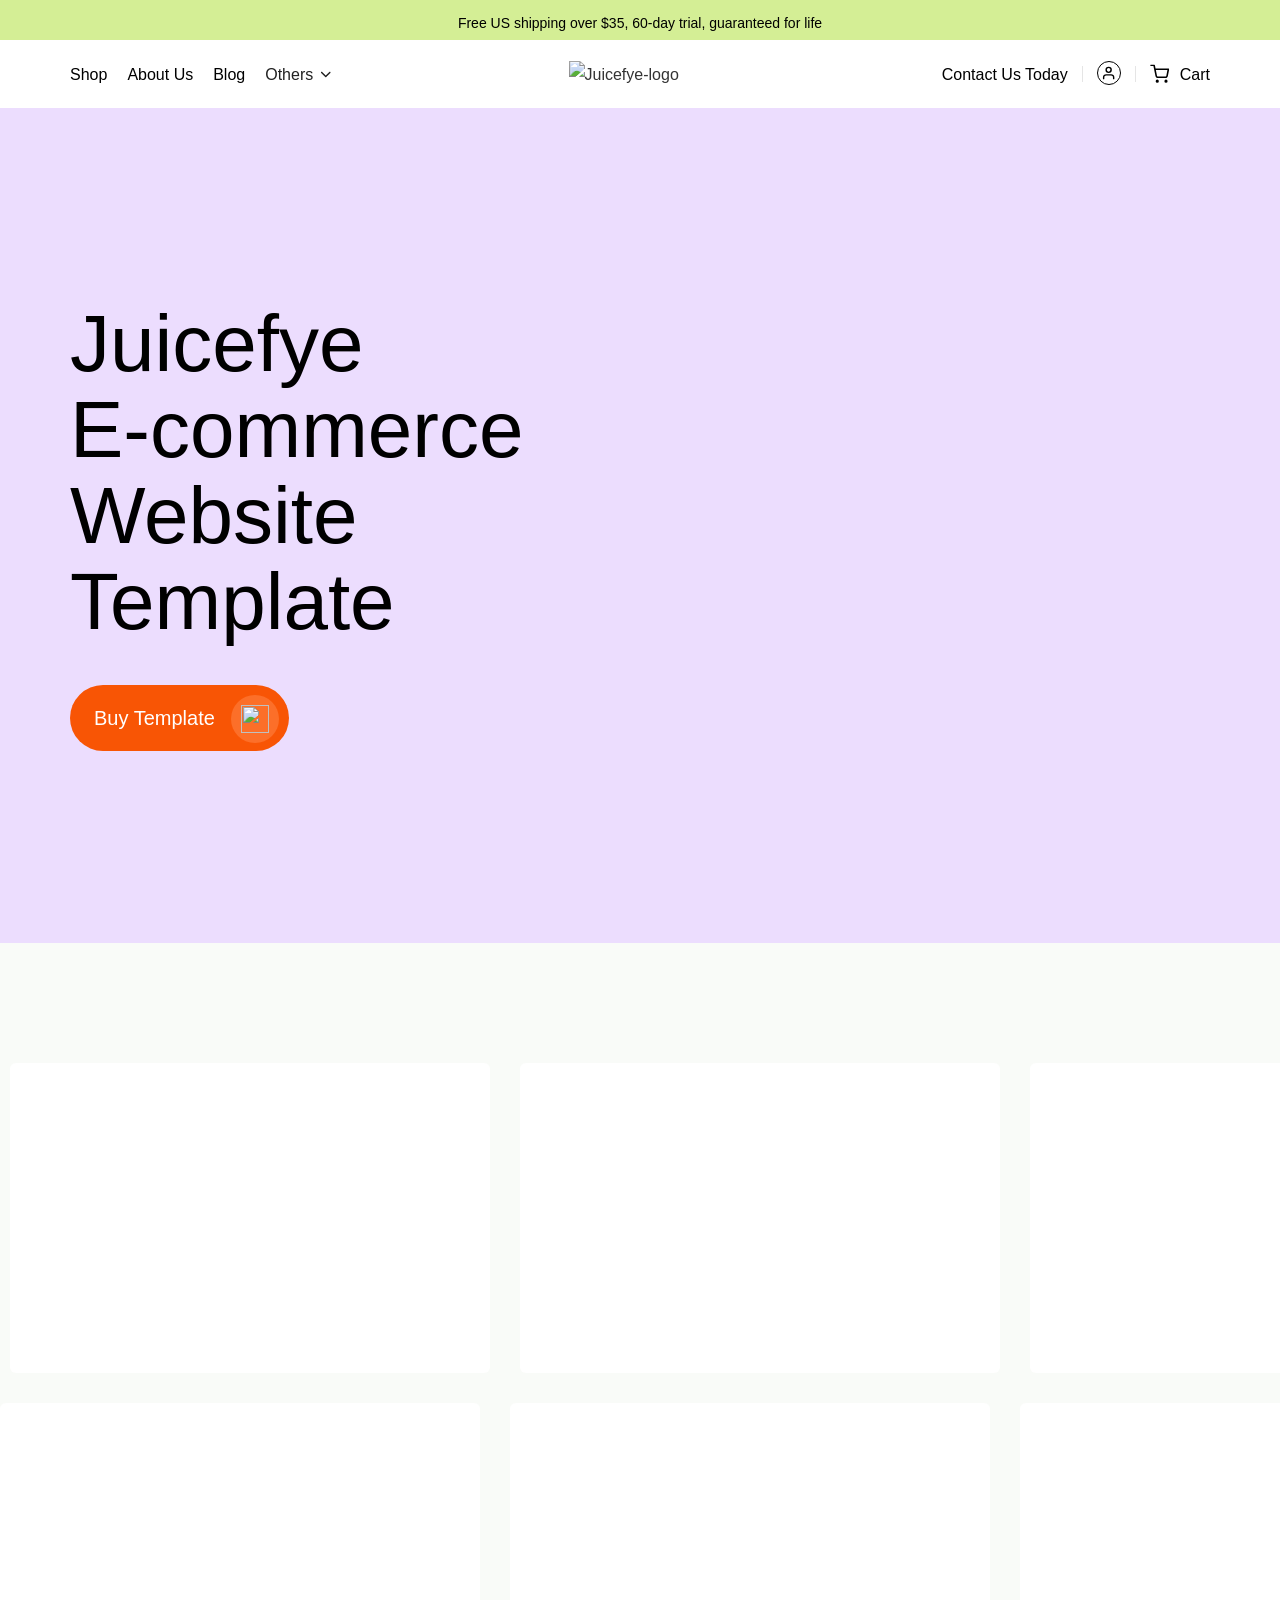
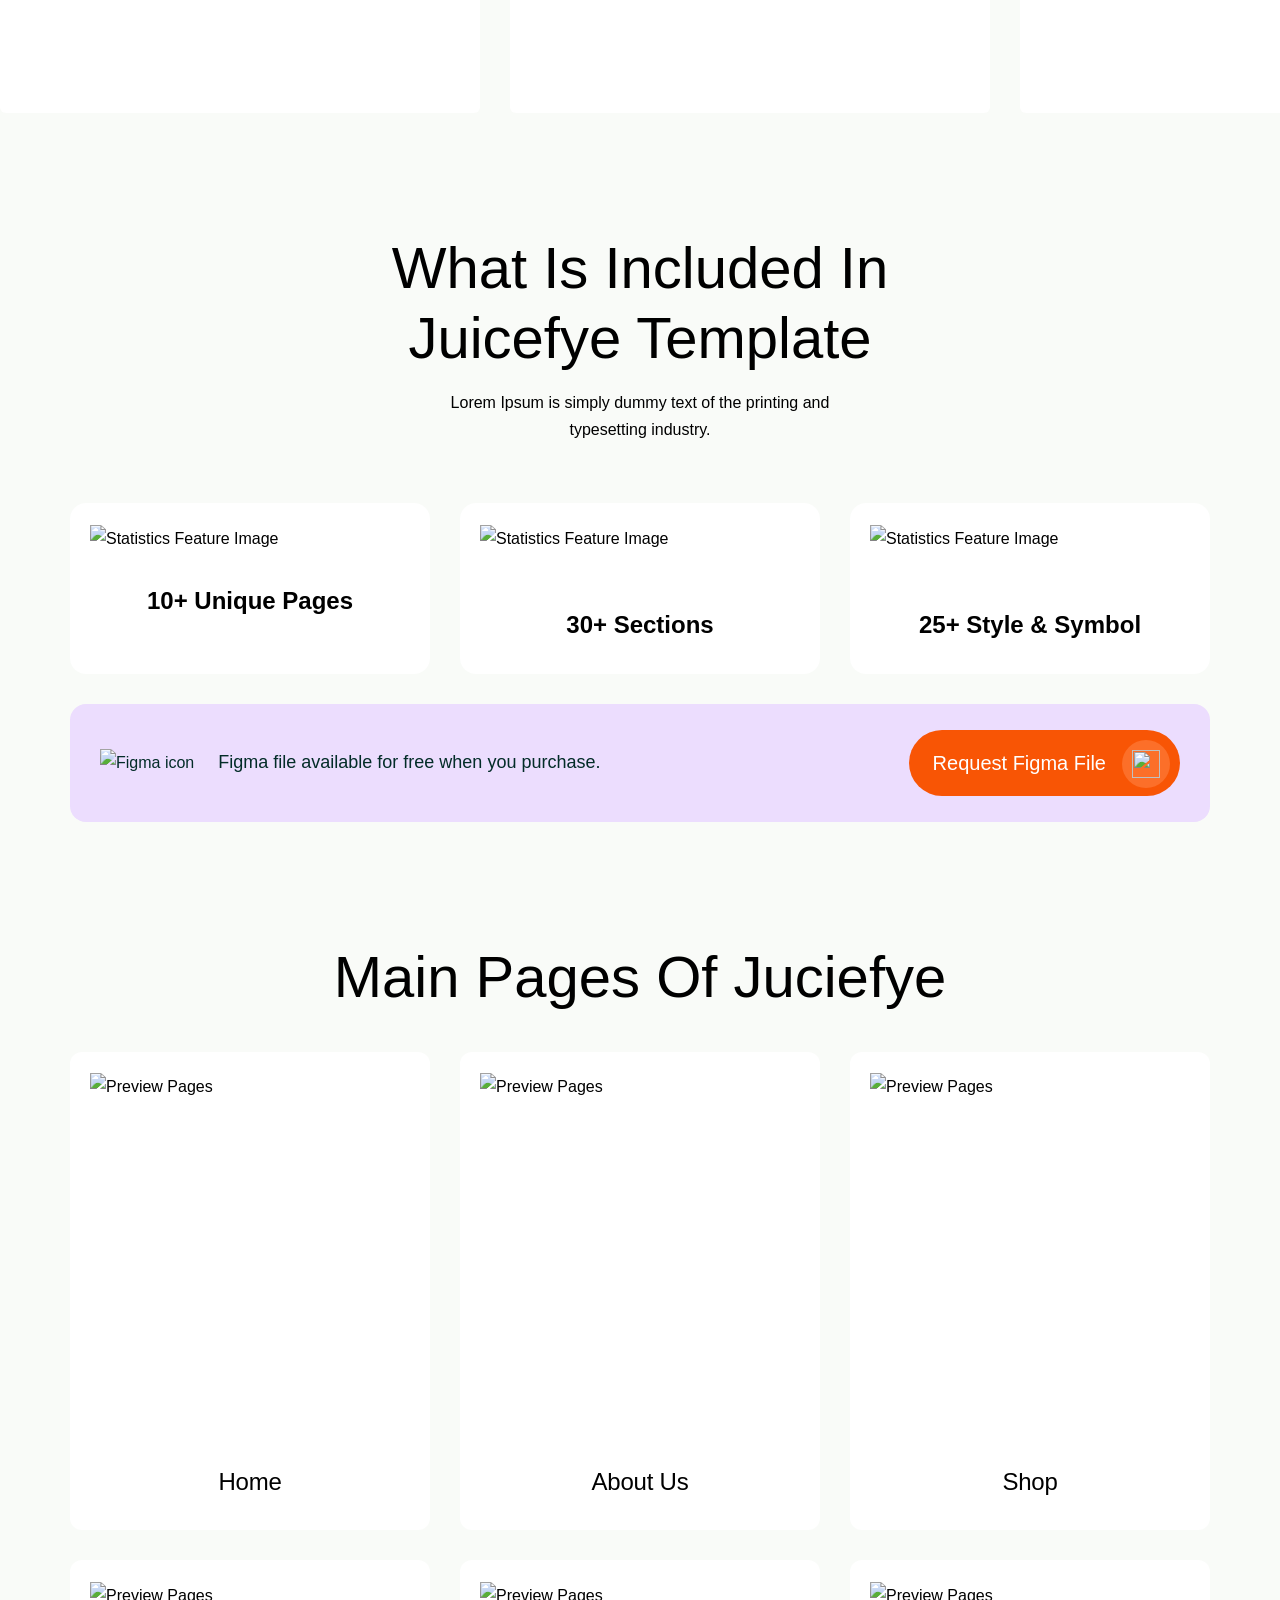
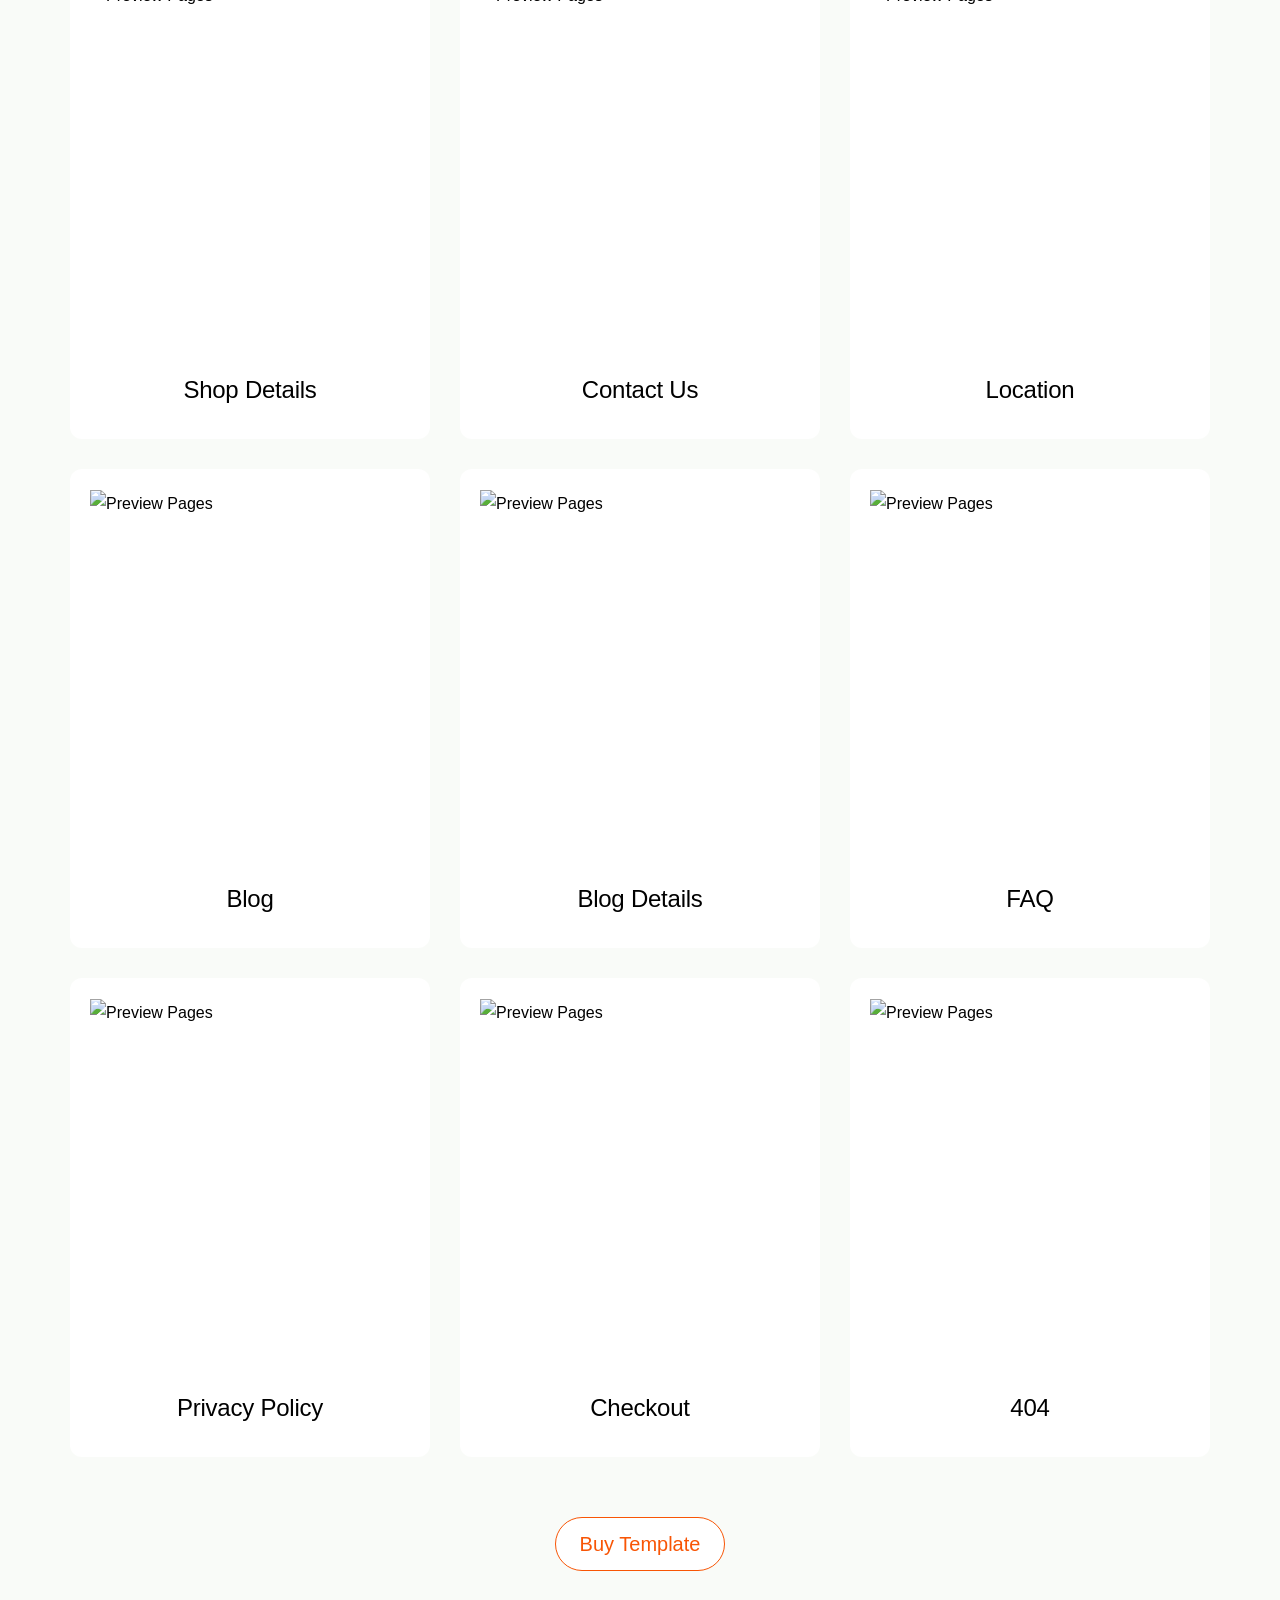
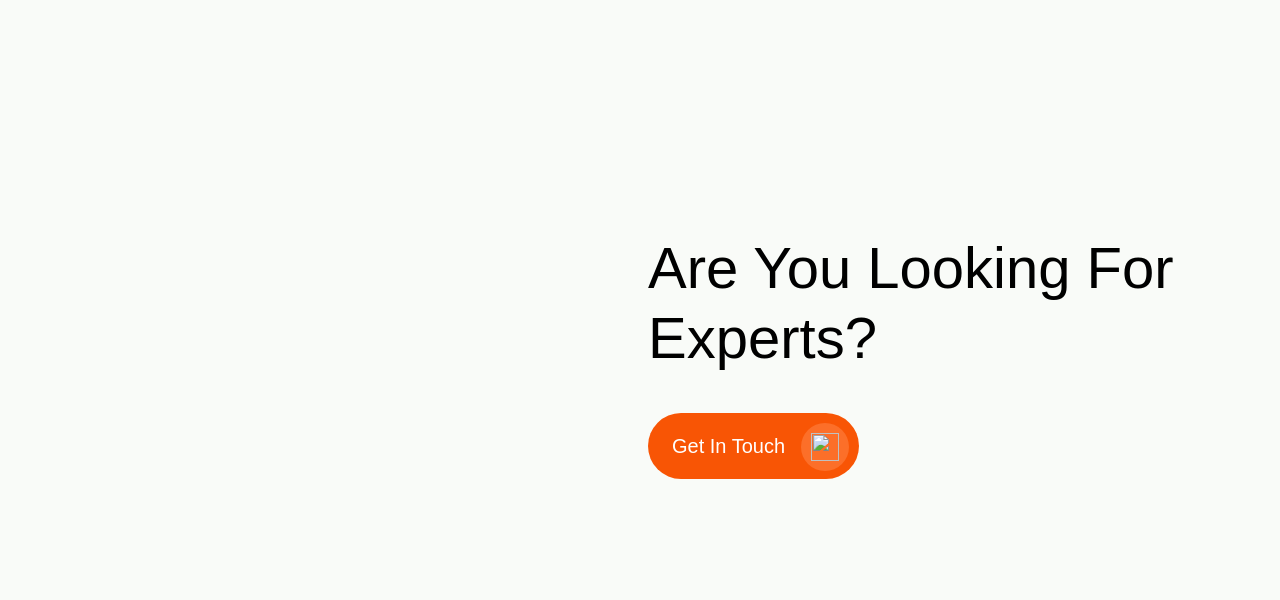
==== commit 4ea8b1c5: "Refactor code structure for improved readability and maintainability" ====
--- a/index.html
+++ b/index.html
@@ -1,1073 +1,179 @@
-<!DOCTYPE html>
-<!-- This site was created in Webflow. https://webflow.com -->
-<!-- Last Published: Tue May 19 2026 12:33:17 GMT+0000 (Coordinated Universal Time) -->
-<html data-wf-domain="juicefye.webflow.io" data-wf-page="65684884b59b530edf495262" data-wf-site="65684884b59b530edf495260" lang="en">
-  <head>
-    <meta charset="utf-8" />
-    <link href="https://cdn.prod.website-files.com" rel="preconnect" crossorigin="anonymous" />
-    <title>
-      Juicefye - Webflow Ecommerce website template
-    </title>
-    <meta content="Beautifully designed Webflow Template for Food &amp; Drink with a distinct design and subtle animations." name="description" />
-    <meta content="Juicefye - Webflow Ecommerce website template" property="og:title" />
-    <meta content="Beautifully designed Webflow Template for Food &amp; Drink with a distinct design and subtle animations." property="og:description" />
-    <meta content="https://cdn.prod.website-files.com/65684884b59b530edf495260/66ff5dfbe981bea94eb79d6d_open-graph.avif" property="og:image" />
-    <meta content="Juicefye - Webflow Ecommerce website template" property="twitter:title" />
-    <meta content="Beautifully designed Webflow Template for Food &amp; Drink with a distinct design and subtle animations." property="twitter:description" />
-    <meta content="https://cdn.prod.website-files.com/65684884b59b530edf495260/66ff5dfbe981bea94eb79d6d_open-graph.avif" property="twitter:image" />
-    <meta property="og:type" content="website" />
-    <meta content="summary_large_image" name="twitter:card" />
-    <meta content="width=device-width, initial-scale=1" name="viewport" />
-    <meta content="Webflow" name="generator" />
-    <link href="https://cdn.prod.website-files.com/65684884b59b530edf495260/css/juicefye.webflow.shared.c41d24513.css" rel="stylesheet" type="text/css" integrity="sha384-xB0kUTMa8uiqFizXYGYMYHeMq4jRCxz33aHJUIBK/caFRjggwI1AT+6H+18oQiOE" crossorigin="anonymous" />
-    <link href="https://fonts.googleapis.com" rel="preconnect" />
-    <link href="https://fonts.gstatic.com" rel="preconnect" crossorigin="anonymous" />
-    <script src="https://ajax.googleapis.com/ajax/libs/webfont/1.6.26/webfont.js" type="text/javascript">
-    </script>
-    <link rel="preconnect" href="https://fonts.googleapis.com">
-<link rel="preconnect" href="https://fonts.gstatic.com" crossorigin>
-<link href="https://fonts.googleapis.com/css2?family=Open+Sans:ital,wght@0,300;0,400;0,600;0,700;0,800;1,300;1,400;1,600;1,700;1,800&display=swap" rel="stylesheet">
-    <script type="text/javascript">
-      !function(o,c){var n=c.documentElement,t=&#34; w-mod-&#34;;n.className+=t+&#34;js&#34;,(&#34;ontouchstart&#34;in o||o.DocumentTouch&amp;&amp;c instanceof DocumentTouch)&amp;&amp;(n.className+=t+&#34;touch&#34;)}(window,document);
-    </script>
-    <link href="https://cdn.prod.website-files.com/65684884b59b530edf495260/66fe03f27bcf2cef89fef1e7_Favicon.svg" rel="shortcut icon" type="image/x-icon" />
-    <link href="https://cdn.prod.website-files.com/65684884b59b530edf495260/66fe040098bfc84fe559c1ac_webclip.svg" rel="apple-touch-icon" />
-    <script type="text/javascript">
-      window.__WEBFLOW_CURRENCY_SETTINGS = {&#34;currencyCode&#34;:&#34;USD&#34;,&#34;symbol&#34;:&#34;$&#34;,&#34;decimal&#34;:&#34;.&#34;,&#34;fractionDigits&#34;:2,&#34;group&#34;:&#34;,&#34;,&#34;template&#34;:&#34;{{wf {\&#34;path\&#34;:\&#34;symbol\&#34;,\&#34;type\&#34;:\&#34;PlainText\&#34;} }} {{wf {\&#34;path\&#34;:\&#34;amount\&#34;,\&#34;type\&#34;:\&#34;CommercePrice\&#34;} }} {{wf {\&#34;path\&#34;:\&#34;currencyCode\&#34;,\&#34;type\&#34;:\&#34;PlainText\&#34;} }}&#34;,&#34;hideDecimalForWholeNumbers&#34;:false};
-    </script>
-  </head>
-  <body>
-    <div class="banner-wrap">
-      <div class="banner-text">
-        Free US shipping over $35, 60-day trial, guaranteed for life
-      </div>
-    </div>
-    <div data-w-id="2661bb79-c2d2-d6ed-cc7f-9978ef71e1eb" data-animation="default" data-collapse="medium" data-duration="400" data-easing="ease" data-easing2="ease" role="banner" class="navbar w-nav">
-      <div class="nav-container">
-        <div class="navbar-inner">
-          <nav role="navigation" class="nav-menu w-nav-menu">
-            <div class="nav-link-wrap">
-              <a href="/shop.html" class="nav-link w-inline-block">              <div>
-                Shop
-              </div>
+<!DOCTYPE html><html lang="en"><head><meta charset="utf-8" /><link href="https://cdn.prod.website-files.com" rel="preconnect" crossorigin="anonymous" /><title>
+ Juicefye - Ecommerce website template
+ </title><meta content="Beautifully designed Website Template for Food &amp; Drink with a distinct design and subtle animations." name="description" /><meta content="Juicefye - Ecommerce website template" property="og:title" /><meta content="Beautifully designed Website Template for Food &amp; Drink with a distinct design and subtle animations." property="og:description" /><meta content="https://cdn.prod.website-files.com/65684884b59b530edf495260/66ff5dfbe981bea94eb79d6d_open-graph.avif" property="og:image" /><meta content="Juicefye - Ecommerce website template" property="twitter:title" /><meta content="Beautifully designed Website Template for Food &amp; Drink with a distinct design and subtle animations." property="twitter:description" /><meta content="https://cdn.prod.website-files.com/65684884b59b530edf495260/66ff5dfbe981bea94eb79d6d_open-graph.avif" property="twitter:image" /><meta property="og:type" content="website" /><meta content="summary_large_image" name="twitter:card" /><meta content=" width=device-width, initial-scale=1" name="viewport" /><link href="css/juicefye.shared.css" rel="stylesheet" type="text/css" integrity="sha384-xB0kUTMa8uiqFizXYGYMYHeMq4jRCxz33aHJUIBK/caFRjggwI1AT+6H+18oQiOE" crossorigin="anonymous" /><link href="https://fonts.googleapis.com" rel="preconnect" /><link href="https://fonts.gstatic.com" rel="preconnect" crossorigin="anonymous" /><link rel="preconnect" href="https://fonts.googleapis.com"><link rel="preconnect" href="https://fonts.gstatic.com" crossorigin><link href="https://fonts.googleapis.com/css2?family=Open+Sans:ital,wght@0,300;0,400;0,600;0,700;0,800;1,300;1,400;1,600;1,700;1,800&display=swap" rel="stylesheet"><link href="https://cdn.prod.website-files.com/65684884b59b530edf495260/66fe03f27bcf2cef89fef1e7_Favicon.svg" rel="shortcut icon" type="image/x-icon" /><link href="https://cdn.prod.website-files.com/65684884b59b530edf495260/66fe040098bfc84fe559c1ac_webclip.svg" rel="apple-touch-icon" /></head><body><div class="banner-wrap"><div class="banner-text">
+ Free US shipping over $35, 60-day trial, guaranteed for life
+ </div></div><div data-animation="default" data-collapse="medium" data-duration="400" data-easing="ease" data-easing2="ease" role="banner" class="navbar w-nav"><div class="nav-container"><div class="navbar-inner"><nav role="navigation" class="nav-menu w-nav-menu"><div class="nav-link-wrap"><a href="/shop.html" class="nav-link w-inline-block"><div>
+ Shop
+ </div></a><a href="/about.html" class="nav-link w-inline-block"><div>
+ About us
+ </div></a><a href="/blog.html" class="nav-link w-inline-block"><div>
+ Blog
+ </div></a><a href="/blog.html" class="nav-link show-on-mobile w-inline-block"><div>
+ Contact us today
+ </div></a><div data-hover="false" data-delay="0" class="dropdown w-dropdown"><div class="dropdown-toggle w-dropdown-toggle"><div>
+ Others
+ </div><div class="icon nav-dropdown-icon"><svg xmlns="http://www.w3.org/2000/svg" width="100%" viewBox="0 0 20 21" fill="none"><g clip-path="url(#clip0_1895_9125)"><path fill-rule="evenodd" clip-rule="evenodd" d="M10.2943 13.4672C10.1442 13.6172 9.94071 13.7015 9.72848 13.7015C9.51625 13.7015 9.31271 13.6172 9.16262 13.4672L4.63497 8.93953C4.55852 8.8657 4.49755 8.77738 4.4556 8.67974C4.41366 8.58209 4.39158 8.47707 4.39066 8.37079C4.38973 8.26452 4.40998 8.15913 4.45023 8.06077C4.49047 7.96241 4.5499 7.87305 4.62505 7.7979C4.70019 7.72275 4.78956 7.66332 4.88792 7.62308C4.98628 7.58283 5.09167 7.56258 5.19794 7.56351C5.30421 7.56443 5.40924 7.58651 5.50689 7.62846C5.60453 7.6704 5.69285 7.73137 5.76668 7.80782L9.72848 11.7696L13.6903 7.80782C13.8412 7.66203 14.0434 7.58135 14.2533 7.58318C14.4631 7.585 14.6638 7.66917 14.8122 7.81757C14.9606 7.96596 15.0448 8.1667 15.0466 8.37656C15.0485 8.58641 14.9678 8.78858 14.822 8.93953L10.2943 13.4672Z" fill="currentColor"></path></g><defs><clipPath id="clip0_1895_9125"><rect width="19.2087" height="19.2087" fill="currentColor" transform="translate(0.125 0.895508)"></rect></clipPath></defs></svg></div></div><nav class="dropdown-list w-dropdown-list"><div class="dropdown-list-inner"><div class="dropdown-list-top-content"><div class="dropdown-list-column"><a href="/index.html" class="nav-link w-inline-block"><div>
+ Home
+ </div></a><a href="/about.html" class="nav-link w-inline-block"><div>
+ About Us
+ </div></a><a href="/shop.html" class="nav-link w-inline-block"><div>
+ Shop
+ </div></a><a href="#" class="nav-link w-inline-block"><div>
+ Shop Details
+ </div></a><a href="/blog.html" class="nav-link w-inline-block"><div>
+ Blog
+ </div></a><a href="#" class="nav-link w-inline-block"><div>
+ Blog Details
+ </div></a></div><div class="dropdown-list-column"><a href="/#" class="nav-link w-inline-block"><div>
+ Contact Us
+ </div></a><a href="/shop-location" class="nav-link w-inline-block"><div>
+ Location
+ </div></a><a href="/faq.html" class="nav-link w-inline-block"><div>
+ FAQ
+ </div></a></div><div class="dropdown-list-column"><a href="#" class="nav-link w-inline-block"><div>
+ Checkout
+ </div></a><a href="/privacy" class="nav-link w-inline-block"><div>
+ Privacy Policy
+ </div></a><a href="/404" class="nav-link w-inline-block"><div>
+ 404 Error
+ </div></a><a href="/log-in" class="nav-link w-inline-block"><div>
+ Sign in
+ </div></a><a href="/sign-up" class="nav-link w-inline-block"><div>
+ Sign up
+ </div></a><a href="#" target="_blank" class="more-template-link w-inline-block"><div>
+ More Website Templates
+ </div></a></div></div><div class="dropdown-list-bottom-content"><p class="nav-copyright-text">
+ © Made By
+ <a href="https://www.flowfye.com/" target="_blank" class="external-link"> flowfye
 </a>
-              <a href="/about.html" class="nav-link w-inline-block">              <div>
-                About us
-              </div>
+ - Powered By
+ <a href="#" target="_blank"></a></p><div class="social-icon-wrap"><a href="https://www.facebook.com/reestify" target="_blank" class="social-icon facebook-icon w-inline-block"><svg xmlns="http://www.w3.org/2000/svg" width="100%" viewBox="0 0 12 21" fill="none"><g clip-path="url(#clip0_1864_10523)"><path d="M10.5556 3.83333H7.22222C6.60855 3.83333 6.11111 4.3308 6.11111 4.94444V8.27778H10.5556C10.6819 8.27498 10.8018 8.33378 10.8769 8.43544C10.952 8.53711 10.9731 8.66889 10.9333 8.78889L10.1111 11.2333C10.0353 11.4577 9.82567 11.6093 9.58889 11.6111H6.11111V19.9444C6.11111 20.2512 5.86233 20.5 5.55555 20.5H2.77778C2.47096 20.5 2.22222 20.2512 2.22222 19.9444V11.6111H0.555555C0.248733 11.6111 0 11.3623 0 11.0556V8.83333C0 8.52656 0.248733 8.27778 0.555555 8.27778H2.22222V4.94444C2.22222 2.48984 4.21211 0.5 6.66667 0.5H10.5556C10.8623 0.5 11.1111 0.748733 11.1111 1.05556V3.27778C11.1111 3.5846 10.8623 3.83333 10.5556 3.83333Z" fill="currentColor"></path></g><defs><clipPath id="clip0_1864_10523"><rect width="12" height="20" fill="currentColor" transform="translate(0 0.5)"></rect></clipPath></defs></svg></a><a href="https://x.com/?lang=en" target="_blank" class="social-icon twitter-icon w-inline-block"><svg xmlns="http://www.w3.org/2000/svg" width="100%" viewBox="0 0 25 21" fill="none"><g clip-path="url(#clip0_1864_10527)"><path d="M24.2411 3.39857C23.6341 4.2084 22.9002 4.91482 22.0679 5.49055C22.0679 5.70209 22.0679 5.91363 22.0679 6.13694C22.0746 9.97858 20.5401 13.6622 17.8084 16.3621C15.0766 19.062 11.3763 20.5522 7.53683 20.4986C5.31714 20.5061 3.12587 19.9993 1.13469 19.0178C1.02732 18.9709 0.958076 18.8647 0.958482 18.7475V18.6182C0.958482 18.4494 1.09523 18.3127 1.26391 18.3127C3.44581 18.2407 5.54986 17.4842 7.27839 16.1502C5.30347 16.1104 3.52655 14.9404 2.70879 13.1415C2.66749 13.0433 2.68034 12.9305 2.74273 12.8441C2.80511 12.7577 2.908 12.7101 3.01421 12.7185C3.61443 12.7787 4.22066 12.7229 4.79977 12.5539C2.61962 12.1013 0.981475 10.2914 0.74703 8.0761C0.738704 7.96982 0.786325 7.86694 0.872704 7.80446C0.95907 7.74211 1.07171 7.72917 1.16993 7.7706C1.75498 8.02877 2.38655 8.16472 3.02596 8.17008C1.11563 6.9163 0.290494 4.53145 1.01721 2.36435C1.09223 2.15377 1.27246 1.9982 1.49166 1.95483C1.71085 1.91144 1.93671 1.98665 2.0862 2.1528C4.66407 4.89642 8.2061 6.53133 11.9654 6.71281C11.8692 6.32858 11.8219 5.93369 11.8245 5.53755C11.8597 3.46043 13.1449 1.61008 15.0785 0.852774C17.0119 0.0954789 19.2112 0.581088 20.6466 2.08228C21.6249 1.89589 22.5708 1.56726 23.4541 1.10681C23.5188 1.06642 23.6008 1.06642 23.6656 1.10681C23.7059 1.17155 23.7059 1.25362 23.6656 1.31836C23.2377 2.29807 22.515 3.11977 21.5981 3.66888C22.401 3.57577 23.1897 3.38637 23.9475 3.10477C24.0113 3.06134 24.0951 3.06134 24.1589 3.10477C24.2124 3.12921 24.2524 3.17597 24.2682 3.23258C24.284 3.2892 24.2741 3.34992 24.2411 3.39857Z" fill="currentColor"></path></g><defs><clipPath id="clip0_1864_10527"><rect width="25" height="20" fill="currentColor" transform="translate(0 0.5)"></rect></clipPath></defs></svg></a><a href="https://www.instagram.com/" target="_blank" class="social-icon w-inline-block"><svg xmlns="http://www.w3.org/2000/svg" width="100%" viewBox="0 0 21 21" fill="none"><g clip-path="url(#clip0_1864_10525)"><path fill-rule="evenodd" clip-rule="evenodd" d="M15.3214 0.5H6.43251C3.36426 0.5 0.876953 2.98731 0.876953 6.05556V14.9444C0.876953 18.0127 3.36426 20.5 6.43251 20.5H15.3214C18.3896 20.5 20.877 18.0127 20.877 14.9444V6.05556C20.877 2.98731 18.3896 0.5 15.3214 0.5ZM18.9325 14.9444C18.9264 16.9362 17.3132 18.5494 15.3214 18.5556H6.43251C4.44068 18.5494 2.8275 16.9362 2.8214 14.9444V6.05556C2.8275 4.06372 4.44068 2.45054 6.43251 2.44444H15.3214C17.3132 2.45054 18.9264 4.06372 18.9325 6.05556V14.9444ZM16.1547 6.33333C16.7684 6.33333 17.2658 5.83587 17.2658 5.22222C17.2658 4.60858 16.7684 4.11111 16.1547 4.11111C15.5411 4.11111 15.0436 4.60858 15.0436 5.22222C15.0436 5.83587 15.5411 6.33333 16.1547 6.33333ZM10.877 5.5C8.11553 5.5 5.87695 7.73858 5.87695 10.5C5.87695 13.2614 8.11553 15.5 10.877 15.5C13.6384 15.5 15.877 13.2614 15.877 10.5C15.88 9.173 15.3541 7.89952 14.4157 6.9612C13.4774 6.02288 12.204 5.49704 10.877 5.5ZM7.8214 10.5C7.8214 12.1876 9.1894 13.5556 10.877 13.5556C12.5645 13.5556 13.9325 12.1876 13.9325 10.5C13.9325 8.81244 12.5645 7.44444 10.877 7.44444C9.1894 7.44444 7.8214 8.81244 7.8214 10.5Z" fill="currentColor"></path></g><defs><clipPath id="clip0_1864_10525"><rect width="21" height="20" fill="currentColor" transform="translate(0 0.5)"></rect></clipPath></defs></svg></a></div></div></div></nav></div></div></nav><a href="/" aria-current="page" class="brand-logo-wrap w-nav-brand w--current"><img src="https://cdn.prod.website-files.com/65684884b59b530edf495260/66dfdf172c39ed80159d9127_Juicefye-logo.svg" loading="lazy" width="218" alt="Juicefye-logo" class="logo-image" /></a><div class="nav-content-menu"><a href="/#" class="nav-link hide-on-landscape w-inline-block"><div>
+ Contact us today
+ </div></a><div class="nav-line"></div><div data-hover="false" data-delay="0" class="user-dropdown w-dropdown"><div class="user-dropdown-toggle w-dropdown-toggle"><div class="user-dropdown-icon"><svg xmlns="http://www.w3.org/2000/svg" width="100%" viewBox="0 0 17 17" fill="none"><path d="M13.4577 14.5V13.1667C13.4577 12.4594 13.1767 11.7811 12.6766 11.281C12.1765 10.781 11.4983 10.5 10.791 10.5H5.45768C4.75044 10.5 4.07216 10.781 3.57206 11.281C3.07197 11.7811 2.79102 12.4594 2.79102 13.1667V14.5" stroke="currentColor" stroke-width="1.5" stroke-linecap="round" stroke-linejoin="round"></path><path d="M8.12565 7.83333C9.59841 7.83333 10.7923 6.63943 10.7923 5.16667C10.7923 3.69391 9.59841 2.5 8.12565 2.5C6.65289 2.5 5.45898 3.69391 5.45898 5.16667C5.45898 6.63943 6.65289 7.83333 8.12565 7.83333Z" stroke="currentColor" stroke-width="1.5" stroke-linecap="round" stroke-linejoin="round"></path></svg></div></div><nav class="user-dropdown-list w-dropdown-list"><a href="/sign-up" class="user-dropdown-link w-inline-block"><div>
+ Sign up
+ </div></a><a href="/log-in" class="user-dropdown-link w-inline-block"><div>
+ Log in
+ </div></a></nav></div><div class="nav-line"></div><div data-open-product="" class="w-commerce-commercecartwrapper" data-node-type="commerce-cart-wrapper"><a class="w-commerce-commercecartopenlink cart-button w-inline-block" role="button" aria-haspopup="dialog" aria-label="Open cart" data-node-type="commerce-cart-open-link" href="#"><div class="cart-icon"><svg xmlns="http://www.w3.org/2000/svg" width="100%" viewBox="0 0 21 21" fill="none"><g clip-path="url(#clip0_2068_17433)"><path d="M7.62435 18.8334C8.08459 18.8334 8.45768 18.4603 8.45768 18.0001C8.45768 17.5398 8.08459 17.1667 7.62435 17.1667C7.16411 17.1667 6.79102 17.5398 6.79102 18.0001C6.79102 18.4603 7.16411 18.8334 7.62435 18.8334Z" stroke="currentColor" stroke-width="1.66667" stroke-linecap="round" stroke-linejoin="round"></path><path d="M16.7923 18.8334C17.2526 18.8334 17.6257 18.4603 17.6257 18.0001C17.6257 17.5398 17.2526 17.1667 16.7923 17.1667C16.3321 17.1667 15.959 17.5398 15.959 18.0001C15.959 18.4603 16.3321 18.8334 16.7923 18.8334Z" stroke="currentColor" stroke-width="1.66667" stroke-linecap="round" stroke-linejoin="round"></path><path d="M0.958984 1.3335H4.29232L6.52565 12.4918C6.60186 12.8755 6.81058 13.2201 7.11527 13.4654C7.41997 13.7107 7.80123 13.841 8.19232 13.8335H16.2923C16.6834 13.841 17.0647 13.7107 17.3694 13.4654C17.6741 13.2201 17.8828 12.8755 17.959 12.4918L19.2923 5.50016H5.12565" stroke="currentColor" stroke-width="1.66667" stroke-linecap="round" stroke-linejoin="round"></path></g><defs><clipPath id="clip0_2068_17433"><rect width="20" height="20" fill="currentColor" transform="translate(0.125 0.5)"></rect></clipPath></defs></svg></div><div class="text-block w-inline-block">
+ Cart
+ </div><div style="display:none" data-count-hide-rule="always" class="w-commerce-commercecartopenlinkcount">
+ 0
+ </div></a><div style="display:none" class="w-commerce-commercecartcontainerwrapper w-commerce-commercecartcontainerwrapper--cartType-rightSidebar" data-node-type="commerce-cart-container-wrapper"><div data-node-type="commerce-cart-container" role="dialog" class="w-commerce-commercecartcontainer"><div class="w-commerce-commercecartheader cart-header"><h4 class="w-commerce-commercecartheading cart-header-title">
+ Your Cart
+ </h4><a class="w-commerce-commercecartcloselink close-button w-inline-block" role="button" aria-label="Close cart" data-node-type="commerce-cart-close-link"><div class="icon"><svg xmlns="http://www.w3.org/2000/svg" width="100%" viewBox="0 0 24 24" fill="none"><path d="M18 6L6 18" stroke="currentColor" stroke-width="2" stroke-linecap="round" stroke-linejoin="round"></path><path d="M6 6L18 18" stroke="currentColor" stroke-width="2" stroke-linecap="round" stroke-linejoin="round"></path></svg></div></a></div><div class="w-commerce-commercecartformwrapper cart-form-wrapper"><form style="display:none" class="w-commerce-commercecartform" data-node-type="commerce-cart-form"><div class="w-commerce-commercecartlist cart-list"><div class="w-commerce-commercecartitem cart-item"><a href="#" class="cart-image-wrap w-inline-block"><img src="https://cdn.prod.website-files.com/plugins/Basic/assets/placeholder.60f9b1840c.svg" alt="" class="w-commerce-commercecartitemimage cart-image w-dyn-bind-empty" /></a><div class="cart-item-info"><div class="w-commerce-commercecartiteminfo cart-item-info-inner"><div class="w-commerce-commercecartproductname cart-item-name w-dyn-bind-empty"></div><div class="cart-item-price"><div>
+ Shop this classic Juice -
+ </div><div>
+ $ 0.00 USD
+ </div></div><ul class="w-commerce-commercecartoptionlist"><li><span></span><span> :
+</span><span></span></li></ul><input aria-label="Update quantity" class="w-commerce-commercecartquantity cart-quantity" required="" pattern="^[0-9]+$" inputmode="numeric" type="number" name="quantity" autocomplete="off" data-commerce-sku-id="" value="1" /></div><a href="#" role="button" class="remove-button w-inline-block" data-commerce-sku-id="" aria-label="Remove item from cart"></a></div></div></div><div class="w-commerce-commercecartfooter cart-footer"><div aria-atomic="true" aria-live="polite" class="w-commerce-commercecartlineitem cart-line-item"><div>
+ Subtotal
+ </div><div class="w-commerce-commercecartordervalue"></div></div><div><div data-node-type="commerce-cart-quick-checkout-actions" style="display:none"><a data-node-type="commerce-cart-apple-pay-button" role="button" aria-label="Apple Pay" aria-haspopup="dialog" style="background-image:-webkit-named-image(apple-pay-logo-white);background-size:100% 50%;background-position:50% 50%;background-repeat:no-repeat" class="w-commerce-commercecartapplepaybutton apple-pay" tabindex="0"><div></div></a><a data-node-type="commerce-cart-quick-checkout-button" role="button" tabindex="0" aria-haspopup="dialog" style="display:none" class="w-commerce-commercecartquickcheckoutbutton pay-with-browser"><svg class="w-commerce-commercequickcheckoutgoogleicon" xmlns="http://www.w3.org/2000/svg" xlink="http://www.w3.org/1999/xlink" width="16" height="16" viewBox="0 0 16 16"><defs><polygon id="google-mark-a" points="0 .329 3.494 .329 3.494 7.649 0 7.649"></polygon><polygon id="google-mark-c" points=".894 0 13.169 0 13.169 6.443 .894 6.443"></polygon></defs><g fill="none" fill-rule="evenodd"><path fill="#4285F4" d="M10.5967,12.0469 L10.5967,14.0649 L13.1167,14.0649 C14.6047,12.6759 15.4577,10.6209 15.4577,8.1779 C15.4577,7.6339 15.4137,7.0889 15.3257,6.5559 L7.8887,6.5559 L7.8887,9.6329 L12.1507,9.6329 C11.9767,10.6119 11.4147,11.4899 10.5967,12.0469"></path><path fill="#34A853" d="M7.8887,16 C10.0137,16 11.8107,15.289 13.1147,14.067 C13.1147,14.066 13.1157,14.065 13.1167,14.064 L10.5967,12.047 C10.5877,12.053 10.5807,12.061 10.5727,12.067 C9.8607,12.556 8.9507,12.833 7.8887,12.833 C5.8577,12.833 4.1387,11.457 3.4937,9.605 L0.8747,9.605 L0.8747,11.648 C2.2197,14.319 4.9287,16 7.8887,16"></path><g transform="translate(0 4)"><mask id="google-mark-b" fill="#fff"><use href="#google-mark-a"></use></mask><path fill="#FBBC04" d="M3.4639,5.5337 C3.1369,4.5477 3.1359,3.4727 3.4609,2.4757 L3.4639,2.4777 C3.4679,2.4657 3.4749,2.4547 3.4789,2.4427 L3.4939,0.3287 L0.8939,0.3287 C0.8799,0.3577 0.8599,0.3827 0.8459,0.4117 C-0.2821,2.6667 -0.2821,5.3337 0.8459,7.5887 L0.8459,7.5997 C0.8549,7.6167 0.8659,7.6317 0.8749,7.6487 L3.4939,5.6057 C3.4849,5.5807 3.4729,5.5587 3.4639,5.5337" mask="url(#google-mark-b)"></path></g><mask id="google-mark-d" fill="#fff"><use href="#google-mark-c"></use></mask><path fill="#EA4335" d="M0.894,4.3291 L3.478,6.4431 C4.113,4.5611 5.843,3.1671 7.889,3.1671 C9.018,3.1451 10.102,3.5781 10.912,4.3671 L13.169,2.0781 C11.733,0.7231 9.85,-0.0219 7.889,0.0001 C4.941,0.0001 2.245,1.6791 0.894,4.3291" mask="url(#google-mark-d)"></path></g></svg><svg class="w-commerce-commercequickcheckoutmicrosofticon" xmlns="http://www.w3.org/2000/svg" width="16" height="16" viewBox="0 0 16 16"><g fill="none" fill-rule="evenodd"><polygon fill="#F05022" points="7 7 1 7 1 1 7 1"></polygon><polygon fill="#7DB902" points="15 7 9 7 9 1 15 1"></polygon><polygon fill="#00A4EE" points="7 15 1 15 1 9 7 9"></polygon><polygon fill="#FFB700" points="15 15 9 15 9 9 15 9"></polygon></g></svg><div>
+ Pay with browser.
+ </div></a></div><a href="/checkout" value="Checkout" class="w-commerce-commercecartcheckoutbutton checkout-button" data-loading-text="Hang Tight..." data-node-type="cart-checkout-button"> Checkout
+</a></div></div></form><div class="w-commerce-commercecartemptystate"><div aria-label="This cart is empty" aria-live="polite">
+ No items found.
+ </div></div><div aria-live="assertive" style="display:none" data-node-type="commerce-cart-error" class="w-commerce-commercecarterrorstate error-message cart-error-message"><div class="w-cart-error-msg">
+ Product is not available in this quantity.
+ </div></div></div></div></div></div><div class="menu-icon w-nav-button"><div class="menu-icon-line-top"></div><div class="menu-icon-line-middle"><div class="menu-icon-line-middle-inner"></div></div><div class="menu-icon-line-bottom"></div></div></div></div></div></div><header class="section-overview-hero"><div class="container-main"><div class="section-component"><div class="overview-hero-element"><div id="w-node-d1510360-33bc-c81d-8cef-87f026258dfe-df495262" class="overview-hero-content-wrap"><div class="overview-hero-title-wrap"><h1 >
+ Juicefye
+ <br />
+ E-commerce Website Template
+ </h1></div><div class="button-wrap"><a href="#" target="_blank" class="primary-button w-inline-block"><div class="primary-button-text">
+ Buy Template
+ </div><div class="button-circle"><img src="https://cdn.prod.website-files.com/65684884b59b530edf495260/65698244050a0d478f16ed69_arrow-up-right.svg" loading="lazy" alt="" class="primary-button-icon" /></div></a></div></div><div id="w-node-d1510360-33bc-c81d-8cef-87f026258e06-df495262"  class="overview-hero-image-wrap"><div class="hero-image-inner"><img src="https://cdn.prod.website-files.com/65684884b59b530edf495260/66dfc9ffb317d09f8f4a17e3_hero-image.webp" loading="lazy" sizes="(max-width: 1298px) 100vw, 1298px" srcset="https://cdn.prod.website-files.com/65684884b59b530edf495260/66dfc9ffb317d09f8f4a17e3_hero-image-p-500.webp 500w, https://cdn.prod.website-files.com/65684884b59b530edf495260/66dfc9ffb317d09f8f4a17e3_hero-image-p-800.webp 800w, https://cdn.prod.website-files.com/65684884b59b530edf495260/66dfc9ffb317d09f8f4a17e3_hero-image-p-1080.webp 1080w, https://cdn.prod.website-files.com/65684884b59b530edf495260/66dfc9ffb317d09f8f4a17e3_hero-image.webp 1298w" alt="Home hero image" class="hero-image" /><img src="https://cdn.prod.website-files.com/65684884b59b530edf495260/657117a638ba240a51f14685_leaf-2-image.png" loading="lazy" alt="" class="hero-leaf-image" /></div></div></div></div></div></header><section class="section-overview-feature-image"><div class="overview-feature-image-inner"><div class="overview-feature-image-row feature-image-row-1"><div class="overview-feature-image-item"><img sizes="(max-width: 960px) 100vw, 960px" srcset="https://cdn.prod.website-files.com/65684884b59b530edf495260/66ff602ac22f58075afcff85_overview-feature-image-1-p-500.avif 500w, https://cdn.prod.website-files.com/65684884b59b530edf495260/66ff602ac22f58075afcff85_overview-feature-image-1.avif 960w" alt="Overview Feature Image" src="https://cdn.prod.website-files.com/65684884b59b530edf495260/66ff602ac22f58075afcff85_overview-feature-image-1.avif" loading="lazy" class="overview-feature-image" /></div><div class="overview-feature-image-item"><img sizes="(max-width: 960px) 100vw, 960px" srcset="https://cdn.prod.website-files.com/65684884b59b530edf495260/66ff602a58bdd9f9b458a6e8_overview-feature-image-2-p-500.avif 500w, https://cdn.prod.website-files.com/65684884b59b530edf495260/66ff602a58bdd9f9b458a6e8_overview-feature-image-2.avif 960w" alt="Overview Feature Image" src="https://cdn.prod.website-files.com/65684884b59b530edf495260/66ff602a58bdd9f9b458a6e8_overview-feature-image-2.avif" loading="lazy" class="overview-feature-image" /></div><div class="overview-feature-image-item"><img sizes="(max-width: 960px) 100vw, 960px" srcset="https://cdn.prod.website-files.com/65684884b59b530edf495260/66ff602aee44448f9c1d1685_overview-feature-image-3-p-500.avif 500w, https://cdn.prod.website-files.com/65684884b59b530edf495260/66ff602aee44448f9c1d1685_overview-feature-image-3.avif 960w" alt="Overview Feature Image" src="https://cdn.prod.website-files.com/65684884b59b530edf495260/66ff602aee44448f9c1d1685_overview-feature-image-3.avif" loading="lazy" class="overview-feature-image" /></div><div class="overview-feature-image-item"><img sizes="(max-width: 960px) 100vw, 960px" srcset="https://cdn.prod.website-files.com/65684884b59b530edf495260/66ff602aad7cb898a90aa5b3_overview-feature-image-4-p-500.avif 500w, https://cdn.prod.website-files.com/65684884b59b530edf495260/66ff602aad7cb898a90aa5b3_overview-feature-image-4.avif 960w" alt="Overview Feature Image" src="https://cdn.prod.website-files.com/65684884b59b530edf495260/66ff602aad7cb898a90aa5b3_overview-feature-image-4.avif" loading="lazy" class="overview-feature-image" /></div><div class="overview-feature-image-item"><img sizes="(max-width: 960px) 100vw, 960px" srcset="https://cdn.prod.website-files.com/65684884b59b530edf495260/66ff602ab01befdf33dd4db3_overview-feature-image-5-p-500.avif 500w, https://cdn.prod.website-files.com/65684884b59b530edf495260/66ff602ab01befdf33dd4db3_overview-feature-image-5.avif 960w" alt="Overview Feature Image" src="https://cdn.prod.website-files.com/65684884b59b530edf495260/66ff602ab01befdf33dd4db3_overview-feature-image-5.avif" loading="lazy" class="overview-feature-image" /></div><div class="overview-feature-image-item"><img sizes="(max-width: 960px) 100vw, 960px" srcset="https://cdn.prod.website-files.com/65684884b59b530edf495260/66ff602a253a48136059faed_overview-feature-image-6-p-500.avif 500w, https://cdn.prod.website-files.com/65684884b59b530edf495260/66ff602a253a48136059faed_overview-feature-image-6.avif 960w" alt="Overview Feature Image" src="https://cdn.prod.website-files.com/65684884b59b530edf495260/66ff602a253a48136059faed_overview-feature-image-6.avif" loading="lazy" class="overview-feature-image" /></div><div class="overview-feature-image-item"><img sizes="(max-width: 960px) 100vw, 960px" srcset="https://cdn.prod.website-files.com/65684884b59b530edf495260/66ff602a12bb5e58270f2739_overview-feature-image-7-p-500.avif 500w, https://cdn.prod.website-files.com/65684884b59b530edf495260/66ff602a12bb5e58270f2739_overview-feature-image-7.avif 960w" alt="Overview Feature Image" src="https://cdn.prod.website-files.com/65684884b59b530edf495260/66ff602a12bb5e58270f2739_overview-feature-image-7.avif" loading="lazy" class="overview-feature-image" /></div><div class="overview-feature-image-item"><img sizes="(max-width: 960px) 100vw, 960px" srcset="https://cdn.prod.website-files.com/65684884b59b530edf495260/66ff602aac60a3335eb95c88_overview-feature-image-8-p-500.avif 500w, https://cdn.prod.website-files.com/65684884b59b530edf495260/66ff602aac60a3335eb95c88_overview-feature-image-8.avif 960w" alt="Overview Feature Image" src="https://cdn.prod.website-files.com/65684884b59b530edf495260/66ff602aac60a3335eb95c88_overview-feature-image-8.avif" loading="lazy" class="overview-feature-image" /></div></div><div class="overview-feature-image-row feature-image-row-2"><div class="overview-feature-image-item"><img sizes="(max-width: 960px) 100vw, 960px" srcset="https://cdn.prod.website-files.com/65684884b59b530edf495260/66ff602ae981bea94eb98df5_overview-feature-image-9-p-500.avif 500w, https://cdn.prod.website-files.com/65684884b59b530edf495260/66ff602ae981bea94eb98df5_overview-feature-image-9.avif 960w" alt="Overview Feature Image" src="https://cdn.prod.website-files.com/65684884b59b530edf495260/66ff602ae981bea94eb98df5_overview-feature-image-9.avif" loading="lazy" class="overview-feature-image" /></div><div class="overview-feature-image-item"><img sizes="(max-width: 960px) 100vw, 960px" srcset="https://cdn.prod.website-files.com/65684884b59b530edf495260/66ff610d86f85d8c03efaee2_overview-feature-image-10-p-500.avif 500w, https://cdn.prod.website-files.com/65684884b59b530edf495260/66ff610d86f85d8c03efaee2_overview-feature-image-10.avif 960w" alt="Overview Feature Image" src="https://cdn.prod.website-files.com/65684884b59b530edf495260/66ff610d86f85d8c03efaee2_overview-feature-image-10.avif" loading="lazy" class="overview-feature-image" /></div><div class="overview-feature-image-item"><img sizes="(max-width: 960px) 100vw, 960px" srcset="https://cdn.prod.website-files.com/65684884b59b530edf495260/66ff602a5dd51a49c1c1740f_overview-feature-image-11-p-500.avif 500w, https://cdn.prod.website-files.com/65684884b59b530edf495260/66ff602a5dd51a49c1c1740f_overview-feature-image-11.avif 960w" alt="Overview Feature Image" src="https://cdn.prod.website-files.com/65684884b59b530edf495260/66ff602a5dd51a49c1c1740f_overview-feature-image-11.avif" loading="lazy" class="overview-feature-image" /></div><div class="overview-feature-image-item"><img sizes="(max-width: 960px) 100vw, 960px" srcset="https://cdn.prod.website-files.com/65684884b59b530edf495260/66ff602a392cad05d2c0a6ab_overview-feature-image-12-p-500.avif 500w, https://cdn.prod.website-files.com/65684884b59b530edf495260/66ff602a392cad05d2c0a6ab_overview-feature-image-12.avif 960w" alt="Overview Feature Image" src="https://cdn.prod.website-files.com/65684884b59b530edf495260/66ff602a392cad05d2c0a6ab_overview-feature-image-12.avif" loading="lazy" class="overview-feature-image" /></div><div class="overview-feature-image-item"><img sizes="(max-width: 960px) 100vw, 960px" srcset="https://cdn.prod.website-files.com/65684884b59b530edf495260/66ff602a5f45f6928af222d1_overview-feature-image-13-p-500.avif 500w, https://cdn.prod.website-files.com/65684884b59b530edf495260/66ff602a5f45f6928af222d1_overview-feature-image-13.avif 960w" alt="Overview Feature Image" src="https://cdn.prod.website-files.com/65684884b59b530edf495260/66ff602a5f45f6928af222d1_overview-feature-image-13.avif" loading="lazy" class="overview-feature-image" /></div><div class="overview-feature-image-item"><img sizes="(max-width: 960px) 100vw, 960px" srcset="https://cdn.prod.website-files.com/65684884b59b530edf495260/66ff602ad3821a0a47c7362b_overview-feature-image-14-p-500.avif 500w, https://cdn.prod.website-files.com/65684884b59b530edf495260/66ff602ad3821a0a47c7362b_overview-feature-image-14.avif 960w" alt="Overview Feature Image" src="https://cdn.prod.website-files.com/65684884b59b530edf495260/66ff602ad3821a0a47c7362b_overview-feature-image-14.avif" loading="lazy" class="overview-feature-image" /></div><div class="overview-feature-image-item"><img sizes="(max-width: 960px) 100vw, 960px" srcset="https://cdn.prod.website-files.com/65684884b59b530edf495260/66ff602a352b9d93208fd65b_overview-feature-image-15-p-500.avif 500w, https://cdn.prod.website-files.com/65684884b59b530edf495260/66ff602a352b9d93208fd65b_overview-feature-image-15.avif 960w" alt="Overview Feature Image" src="https://cdn.prod.website-files.com/65684884b59b530edf495260/66ff602a352b9d93208fd65b_overview-feature-image-15.avif" loading="lazy" class="overview-feature-image" /></div><div class="overview-feature-image-item"><img sizes="(max-width: 960px) 100vw, 960px" srcset="https://cdn.prod.website-files.com/65684884b59b530edf495260/66ff602a352b9d93208fd632_overview-feature-image-16-p-500.avif 500w, https://cdn.prod.website-files.com/65684884b59b530edf495260/66ff602a352b9d93208fd632_overview-feature-image-16.avif 960w" alt="Overview Feature Image" src="https://cdn.prod.website-files.com/65684884b59b530edf495260/66ff602a352b9d93208fd632_overview-feature-image-16.avif" loading="lazy" class="overview-feature-image" /></div></div></div></section><section class="section-overview-statistics"><div class="container-main"><div class="section-component"><div class="overview-statistics-content-wrap"><div class="text-align-center"><div  class="overview-statistics-title-wrap"><h2>
+ What is included in Juicefye Template
+ </h2></div><div  class="overview-statistics-para-wrap"><p>
+ Lorem Ipsum is simply dummy text of the printing and typesetting industry.
+ </p></div></div></div><div class="statistics-feature-wrap"><div class="statistics-feature-item"><div class="statistics-feature-item-image-wrap bottom-padding-none"><img width="324" sizes="(max-width: 479px) 100vw, 324px" alt="Statistics Feature Image" src="https://cdn.prod.website-files.com/65684884b59b530edf495260/66ff6917253a481360625c66_statistics-feature-image-1.avif" loading="lazy" srcset="https://cdn.prod.website-files.com/65684884b59b530edf495260/66ff6917253a481360625c66_statistics-feature-image-1-p-500.avif 500w, https://cdn.prod.website-files.com/65684884b59b530edf495260/66ff6917253a481360625c66_statistics-feature-image-1.avif 707w" class="statistics-feature-image" /></div><div class="statistics-feature-item-title-wrap"><div class="text-align-center"><h3 class="statistics-feature-item-title">
+ 10+ Unique Pages
+ </h3></div></div></div><div class="statistics-feature-item"><div class="statistics-feature-item-image-wrap"><img width="324" loading="lazy" alt="Statistics Feature Image" src="https://cdn.prod.website-files.com/65684884b59b530edf495260/66ff6917aa9de72eae99fb37_statistics-feature-image-2.avif" class="statistics-feature-image" /></div><div class="statistics-feature-item-title-wrap"><div class="text-align-center"><h3 class="statistics-feature-item-title">
+ 30+ Sections
+ </h3></div></div></div><div class="statistics-feature-item"><div class="statistics-feature-item-image-wrap"><img width="337.5" sizes="(max-width: 479px) 100vw, 338px" alt="Statistics Feature Image" src="https://cdn.prod.website-files.com/65684884b59b530edf495260/66ff6917b01befdf33e61052_statistics-feature-image-3.avif" loading="lazy" srcset="https://cdn.prod.website-files.com/65684884b59b530edf495260/66ff6917b01befdf33e61052_statistics-feature-image-3-p-500.png 500w, https://cdn.prod.website-files.com/65684884b59b530edf495260/66ff6917b01befdf33e61052_statistics-feature-image-3.avif 733w" class="statistics-feature-image" /></div><div class="statistics-feature-item-title-wrap"><div class="text-align-center"><h3 class="statistics-feature-item-title">
+ 25+ Style &amp; Symbol
+ </h3></div></div></div></div><div  class="figma-file-include-block"><div id="w-node-b802002a-b0b5-4881-9cad-9a76bf7e0e50-df495262" class="figma-file-include-block-content-wrap"><img loading="lazy" src="https://cdn.prod.website-files.com/65684884b59b530edf495260/66ff4a00470cf246c4ae4791_figma-icon.svg" alt="Figma icon" class="figma-icon" /><div class="body-text-18px">
+ Figma file available for free when you purchase.
+ </div></div><a href="mailto:hello@flowfye.com?subject=Figma%20file%20needed" class="primary-button w-inline-block"><div class="primary-button-text">
+ Request Figma File
+ </div><div class="button-circle"><img src="https://cdn.prod.website-files.com/65684884b59b530edf495260/65698244050a0d478f16ed69_arrow-up-right.svg" loading="lazy" alt="" class="primary-button-icon" /></div></a></div></div></div></section><section id="page-overview" class="section-overview-pages"><div class="container-main"><div class="section-component"><div class="overview-pages-title-wrap"><h2 >
+ Main Pages of Juciefye
+ </h2></div><div class="overview-pages-element"><a href="/index.html" class="page-preview-card w-inline-block"><div class="page-image-box"><div class="page-image-wrapper"><img loading="lazy" src="https://cdn.prod.website-files.com/65684884b59b530edf495260/66ff64f711dd23cdd5c8c0b9_page-preview-image-1.avif" alt="Preview Pages" class="page-image" /></div></div><div class="page-name-wrap"><h3 class="page-name">
+ Home
+ </h3></div></a><a href="/about.html" class="page-preview-card w-inline-block"><div class="page-image-box"><div class="page-image-wrapper"><img loading="lazy" src="https://cdn.prod.website-files.com/65684884b59b530edf495260/66ff64f8470cf246c4c55053_page-preview-image-2.avif" alt="Preview Pages" class="page-image" /></div></div><div class="page-name-wrap"><h3 class="page-name">
+ About Us
+ </h3></div></a><a href="/shop.html" class="page-preview-card w-inline-block"><div class="page-image-box"><div class="page-image-wrapper"><img loading="lazy" src="https://cdn.prod.website-files.com/65684884b59b530edf495260/66ff64f75f45f6928af72193_page-preview-image-3.avif" alt="Preview Pages" class="page-image" /></div></div><div class="page-name-wrap"><h3 class="page-name">
+ Shop
+ </h3></div></a><a href="#" class="page-preview-card w-inline-block"><div class="page-image-box"><div class="page-image-wrapper"><img loading="lazy" src="https://cdn.prod.website-files.com/65684884b59b530edf495260/66ff64f7c2140e7fdecb1111_page-preview-image-4.avif" alt="Preview Pages" class="page-image" /></div></div><div class="page-name-wrap"><h3 class="page-name">
+ Shop Details
+ </h3></div></a><a href="/#" class="page-preview-card w-inline-block"><div class="page-image-box"><div class="page-image-wrapper"><img loading="lazy" src="https://cdn.prod.website-files.com/65684884b59b530edf495260/66ff64f76dd98b1524237939_page-preview-image-5.avif" alt="Preview Pages" class="page-image" /></div></div><div class="page-name-wrap"><h3 class="page-name">
+ contact Us
+ </h3></div></a><a href="/shop-location" class="page-preview-card w-inline-block"><div class="page-image-box"><div class="page-image-wrapper"><img loading="lazy" src="https://cdn.prod.website-files.com/65684884b59b530edf495260/66ff64f79a10f57c142af5ce_page-preview-image-6.avif" alt="Preview Pages" class="page-image" /></div></div><div class="page-name-wrap"><h3 class="page-name">
+ Location
+ </h3></div></a><a href="/blog.html" class="page-preview-card w-inline-block"><div class="page-image-box"><div class="page-image-wrapper"><img loading="lazy" src="https://cdn.prod.website-files.com/65684884b59b530edf495260/66ff64f7c9caa42ccdaabc1c_page-preview-image-7.avif" alt="Preview Pages" class="page-image" /></div></div><div class="page-name-wrap"><h3 class="page-name">
+ Blog
+ </h3></div></a><a href="#" class="page-preview-card w-inline-block"><div class="page-image-box"><div class="page-image-wrapper"><img loading="lazy" src="https://cdn.prod.website-files.com/65684884b59b530edf495260/66ff64f7392cad05d2c58322_page-preview-image-8.avif" alt="Preview Pages" class="page-image" /></div></div><div class="page-name-wrap"><h3 class="page-name">
+ Blog Details
+ </h3></div></a><a href="/faq.html" class="page-preview-card w-inline-block"><div class="page-image-box"><div class="page-image-wrapper"><img loading="lazy" src="https://cdn.prod.website-files.com/65684884b59b530edf495260/66ff64f8470cf246c4c5501a_page-preview-image-9.avif" alt="Preview Pages" class="page-image" /></div></div><div class="page-name-wrap"><h3 class="page-name">
+ FAQ
+ </h3></div></a><a href="/privacy" class="page-preview-card w-inline-block"><div class="page-image-box"><div class="page-image-wrapper"><img loading="lazy" src="https://cdn.prod.website-files.com/65684884b59b530edf495260/66ff64f76dd98b15242378f1_page-preview-image-10.avif" alt="Preview Pages" class="page-image" /></div></div><div class="page-name-wrap"><h3 class="page-name">
+ Privacy Policy
+ </h3></div></a><a href="#" class="page-preview-card w-inline-block"><div class="page-image-box"><div class="page-image-wrapper"><img loading="lazy" src="https://cdn.prod.website-files.com/65684884b59b530edf495260/66ff6633c22f58075a028d26_page-preview-image-12.avif" alt="Preview Pages" class="page-image" /></div></div><div class="page-name-wrap"><h3 class="page-name">
+ Checkout
+ </h3></div></a><a href="/404" class="page-preview-card w-inline-block"><div class="page-image-box"><div class="page-image-wrapper"><img loading="lazy" src="https://cdn.prod.website-files.com/65684884b59b530edf495260/66ff64f78da10a4b426b7ebb_page-preview-image-11.avif" alt="Preview Pages" class="page-image" /></div></div><div class="page-name-wrap"><h3 class="page-name">
+ 404
+ </h3></div></a></div><div class="primary-button-wrap overview-pages-button-wrap"><div class="button-wrap"><a href="#" target="_blank" class="shop-button overview-pages-button w-inline-block"><div class="button-text">
+ Buy Template
+ </div></a></div></div></div></div></section><section class="section-one-product-feature overview-page-product-feature"><div class="one-product-inner overview-page-product-inner"><div class="container-main"><div class="section-component"><div class="one-product-feature-element"><img class="one-product-feature-image" src="https://cdn.prod.website-files.com/65684884b59b530edf495260/656dc32ec29d8a8dcdb475ef_one-product-feature-image.png" alt="One product feature image"  sizes="100vw" id="w-node-e58a9066-34e4-4bbe-3ca8-74cc48e8d6c2-df495262" loading="lazy" srcset="https://cdn.prod.website-files.com/65684884b59b530edf495260/656dc32ec29d8a8dcdb475ef_one-product-feature-image-p-500.png 500w, https://cdn.prod.website-files.com/65684884b59b530edf495260/656dc32ec29d8a8dcdb475ef_one-product-feature-image.png 596w" /><div id="w-node-e58a9066-34e4-4bbe-3ca8-74cc48e8d6c3-df495262" class="one-product-feature-content-wrap"><h2 >
+ Are you looking for experts?
+ </h2><div id="w-node-e58a9066-34e4-4bbe-3ca8-74cc48e8d6c9-df495262" class="button-wrap one-product-feature-button"><a href="https://www.flowfye.com/services#pricing" target="_blank" class="primary-button w-inline-block"><div class="primary-button-text">
+ Get in Touch
+ </div><div class="button-circle"><img src="https://cdn.prod.website-files.com/65684884b59b530edf495260/65698244050a0d478f16ed69_arrow-up-right.svg" loading="lazy" alt="" class="primary-button-icon" /></div></a></div></div></div></div></div></div></section><footer class="footer"><div class="container-main"><div class="footer-component"><div class="footer-top-element"><div id="w-node-_244eaa87-9f80-a11d-be00-b1771cc4bd87-314b191c" class="footer-top-element-inner"><div class="footer-top-left-element"><a href="/" aria-current="page" class="footer-logo-wrap w-inline-block w--current"><img src="https://cdn.prod.website-files.com/65684884b59b530edf495260/66dfdf172c39ed80159d9127_Juicefye-logo.svg" loading="lazy" alt="Juicefye-logo" class="brand-logo" /></a><div class="footer-para-wrap"><p>
+ An Ecommerce Website Template
+ </p></div><div class="social-icon-wrap footer-social-icon-wrap"><a href="https://www.facebook.com/reestify" target="_blank" class="social-icon facebook-icon w-inline-block"><svg xmlns="http://www.w3.org/2000/svg" width="100%" viewBox="0 0 12 21" fill="none"><g clip-path="url(#clip0_1864_10523)"><path d="M10.5556 3.83333H7.22222C6.60855 3.83333 6.11111 4.3308 6.11111 4.94444V8.27778H10.5556C10.6819 8.27498 10.8018 8.33378 10.8769 8.43544C10.952 8.53711 10.9731 8.66889 10.9333 8.78889L10.1111 11.2333C10.0353 11.4577 9.82567 11.6093 9.58889 11.6111H6.11111V19.9444C6.11111 20.2512 5.86233 20.5 5.55555 20.5H2.77778C2.47096 20.5 2.22222 20.2512 2.22222 19.9444V11.6111H0.555555C0.248733 11.6111 0 11.3623 0 11.0556V8.83333C0 8.52656 0.248733 8.27778 0.555555 8.27778H2.22222V4.94444C2.22222 2.48984 4.21211 0.5 6.66667 0.5H10.5556C10.8623 0.5 11.1111 0.748733 11.1111 1.05556V3.27778C11.1111 3.5846 10.8623 3.83333 10.5556 3.83333Z" fill="currentColor"></path></g><defs><clipPath id="clip0_1864_10523"><rect width="12" height="20" fill="currentColor" transform="translate(0 0.5)"></rect></clipPath></defs></svg></a><a href="https://www.instagram.com/" target="_blank" class="social-icon w-inline-block"><svg xmlns="http://www.w3.org/2000/svg" width="100%" viewBox="0 0 21 21" fill="none"><g clip-path="url(#clip0_1864_10525)"><path fill-rule="evenodd" clip-rule="evenodd" d="M15.3214 0.5H6.43251C3.36426 0.5 0.876953 2.98731 0.876953 6.05556V14.9444C0.876953 18.0127 3.36426 20.5 6.43251 20.5H15.3214C18.3896 20.5 20.877 18.0127 20.877 14.9444V6.05556C20.877 2.98731 18.3896 0.5 15.3214 0.5ZM18.9325 14.9444C18.9264 16.9362 17.3132 18.5494 15.3214 18.5556H6.43251C4.44068 18.5494 2.8275 16.9362 2.8214 14.9444V6.05556C2.8275 4.06372 4.44068 2.45054 6.43251 2.44444H15.3214C17.3132 2.45054 18.9264 4.06372 18.9325 6.05556V14.9444ZM16.1547 6.33333C16.7684 6.33333 17.2658 5.83587 17.2658 5.22222C17.2658 4.60858 16.7684 4.11111 16.1547 4.11111C15.5411 4.11111 15.0436 4.60858 15.0436 5.22222C15.0436 5.83587 15.5411 6.33333 16.1547 6.33333ZM10.877 5.5C8.11553 5.5 5.87695 7.73858 5.87695 10.5C5.87695 13.2614 8.11553 15.5 10.877 15.5C13.6384 15.5 15.877 13.2614 15.877 10.5C15.88 9.173 15.3541 7.89952 14.4157 6.9612C13.4774 6.02288 12.204 5.49704 10.877 5.5ZM7.8214 10.5C7.8214 12.1876 9.1894 13.5556 10.877 13.5556C12.5645 13.5556 13.9325 12.1876 13.9325 10.5C13.9325 8.81244 12.5645 7.44444 10.877 7.44444C9.1894 7.44444 7.8214 8.81244 7.8214 10.5Z" fill="currentColor"></path></g><defs><clipPath id="clip0_1864_10525"><rect width="21" height="20" fill="currentColor" transform="translate(0 0.5)"></rect></clipPath></defs></svg></a><a href="https://x.com/?lang=en" target="_blank" class="social-icon twitter-icon w-inline-block"><svg xmlns="http://www.w3.org/2000/svg" width="100%" viewBox="0 0 25 21" fill="none"><g clip-path="url(#clip0_1864_10527)"><path d="M24.2411 3.39857C23.6341 4.2084 22.9002 4.91482 22.0679 5.49055C22.0679 5.70209 22.0679 5.91363 22.0679 6.13694C22.0746 9.97858 20.5401 13.6622 17.8084 16.3621C15.0766 19.062 11.3763 20.5522 7.53683 20.4986C5.31714 20.5061 3.12587 19.9993 1.13469 19.0178C1.02732 18.9709 0.958076 18.8647 0.958482 18.7475V18.6182C0.958482 18.4494 1.09523 18.3127 1.26391 18.3127C3.44581 18.2407 5.54986 17.4842 7.27839 16.1502C5.30347 16.1104 3.52655 14.9404 2.70879 13.1415C2.66749 13.0433 2.68034 12.9305 2.74273 12.8441C2.80511 12.7577 2.908 12.7101 3.01421 12.7185C3.61443 12.7787 4.22066 12.7229 4.79977 12.5539C2.61962 12.1013 0.981475 10.2914 0.74703 8.0761C0.738704 7.96982 0.786325 7.86694 0.872704 7.80446C0.95907 7.74211 1.07171 7.72917 1.16993 7.7706C1.75498 8.02877 2.38655 8.16472 3.02596 8.17008C1.11563 6.9163 0.290494 4.53145 1.01721 2.36435C1.09223 2.15377 1.27246 1.9982 1.49166 1.95483C1.71085 1.91144 1.93671 1.98665 2.0862 2.1528C4.66407 4.89642 8.2061 6.53133 11.9654 6.71281C11.8692 6.32858 11.8219 5.93369 11.8245 5.53755C11.8597 3.46043 13.1449 1.61008 15.0785 0.852774C17.0119 0.0954789 19.2112 0.581088 20.6466 2.08228C21.6249 1.89589 22.5708 1.56726 23.4541 1.10681C23.5188 1.06642 23.6008 1.06642 23.6656 1.10681C23.7059 1.17155 23.7059 1.25362 23.6656 1.31836C23.2377 2.29807 22.515 3.11977 21.5981 3.66888C22.401 3.57577 23.1897 3.38637 23.9475 3.10477C24.0113 3.06134 24.0951 3.06134 24.1589 3.10477C24.2124 3.12921 24.2524 3.17597 24.2682 3.23258C24.284 3.2892 24.2741 3.34992 24.2411 3.39857Z" fill="currentColor"></path></g><defs><clipPath id="clip0_1864_10527"><rect width="25" height="20" fill="currentColor" transform="translate(0 0.5)"></rect></clipPath></defs></svg></a><a href="https://www.linkedin.com/company/reestify/" target="_blank" class="social-icon w-inline-block"><svg xmlns="http://www.w3.org/2000/svg" width="100%" viewBox="0 0 20 21" fill="none"><g clip-path="url(#clip0_1864_10529)"><path fill-rule="evenodd" clip-rule="evenodd" d="M2.22222 0.5H17.7778C19.0051 0.5 20 1.49492 20 2.72222V18.2778C20 19.5051 19.0051 20.5 17.7778 20.5H2.22222C0.994922 20.5 0 19.5051 0 18.2778V2.72222C0 1.49492 0.994922 0.5 2.22222 0.5ZM5.55556 17.1667C5.86238 17.1667 6.11111 16.9179 6.11111 16.6111V8.83333C6.11111 8.52656 5.86238 8.27778 5.55556 8.27778H3.88889C3.58207 8.27778 3.33333 8.52656 3.33333 8.83333V16.6111C3.33333 16.9179 3.58207 17.1667 3.88889 17.1667H5.55556ZM4.72222 7.16667C3.80174 7.16667 3.05556 6.42048 3.05556 5.5C3.05556 4.57952 3.80174 3.83333 4.72222 3.83333C5.6427 3.83333 6.38889 4.57952 6.38889 5.5C6.38889 6.42048 5.6427 7.16667 4.72222 7.16667ZM16.1111 17.1667C16.4179 17.1667 16.6667 16.9179 16.6667 16.6111V11.5C16.7028 9.73422 15.3973 8.22724 13.6444 8.01111C12.4189 7.89917 11.2314 8.47156 10.5556 9.5V8.83333C10.5556 8.52656 10.3068 8.27778 10 8.27778H8.33333C8.02656 8.27778 7.77778 8.52656 7.77778 8.83333V16.6111C7.77778 16.9179 8.02656 17.1667 8.33333 17.1667H10C10.3068 17.1667 10.5556 16.9179 10.5556 16.6111V12.4444C10.5556 11.524 11.3018 10.7778 12.2222 10.7778C13.1427 10.7778 13.8889 11.524 13.8889 12.4444V16.6111C13.8889 16.9179 14.1377 17.1667 14.4444 17.1667H16.1111Z" fill="currentColor"></path></g><defs><clipPath id="clip0_1864_10529"><rect width="20" height="20" fill="currentColor" transform="translate(0 0.5)"></rect></clipPath></defs></svg></a></div><a href="#" target="_blank" class="primary-button w-inline-block"><div class="primary-button-text">
+ Buy Template
+ </div><div class="button-circle"><img src="https://cdn.prod.website-files.com/65684884b59b530edf495260/65698244050a0d478f16ed69_arrow-up-right.svg" loading="lazy" alt="" class="primary-button-icon" /></div></a></div><div id="w-node-_983bcb25-c472-1636-43e2-44a4314b1930-314b191c" class="footer-top-right-element"><div id="w-node-_983bcb25-c472-1636-43e2-44a4314b1931-314b191c" class="footer-link-column"><h3 class="footer-column-title">
+ Company
+ </h3><div class="footer-links-wrap"><a href="/index.html" class="footer-single-link w-inline-block"><div>
+ Home
+ </div></a><a href="/about.html" class="footer-single-link w-inline-block"><div>
+ About
+ </div></a><a href="/shop.html" class="footer-single-link w-inline-block"><div>
+ Shop
+ </div></a><a href="/blog.html" class="footer-single-link w-inline-block"><div>
+ Blog
+ </div></a><a href="/faq.html" class="footer-single-link w-inline-block"><div>
+ FAQ
+ </div></a><a href="/#" class="footer-single-link w-inline-block"><div>
+ Contact
+ </div></a></div></div><div id="w-node-_983bcb25-c472-1636-43e2-44a4314b1941-314b191c" class="footer-link-column"><h3 class="footer-column-title">
+ Template
+ </h3><div class="footer-links-wrap"><a href="/template-info/style-guide" class="footer-single-link w-inline-block"><div>
+ Style Guide
+ </div></a><a href="/template-info/license" class="footer-single-link w-inline-block"><div>
+ Licenses
+ </div></a><a href="/template-info/changelog" class="footer-single-link w-inline-block"><div>
+ Changelog
+ </div></a><a href="/404" class="footer-single-link w-inline-block"><div>
+ 404
+ </div></a><a href="/log-in" class="footer-single-link w-inline-block"><div>
+ Sign In
+ </div></a><a href="/sign-up" class="footer-single-link w-inline-block"><div>
+ Sign Up
+ </div></a></div></div><div id="w-node-_983bcb25-c472-1636-43e2-44a4314b1951-314b191c" class="footer-link-column"><h3 class="footer-column-title">
+ Contact
+ </h3><div class="footer-links-wrap"><a href="tel:+13074591578" class="footer-single-link w-inline-block"><div>
+ +1 307 459 1578
+ </div></a><a href="mailto:Hello@juicefye.com" class="footer-single-link w-inline-block"><div>
+ Hello@juicefye.com
+ </div></a><p>
+ 30 N Gould St Ste R Sheridan,
+ <br />
+ WY 82801
+ </p></div></div></div></div></div><div class="horizontal-line"></div><div class="footer-bottom-element"><div id="w-node-_983bcb25-c472-1636-43e2-44a4314b1963-314b191c" class="footer-copyright-wrap"><p class="copyright-text">
+ © All rights reserved.
+ <a href="https://www.flowfye.com/" target="_blank"> Flowfye
 </a>
-              <a href="/blog.html" class="nav-link w-inline-block">              <div>
-                Blog
-              </div>
-</a>
-              <a href="/blog.html" class="nav-link show-on-mobile w-inline-block">              <div>
-                Contact us today
-              </div>
-</a>
-              <div data-hover="false" data-delay="0" class="dropdown w-dropdown">
-                <div class="dropdown-toggle w-dropdown-toggle">
-                  <div>
-                    Others
-                  </div>
-                  <div class="icon nav-dropdown-icon">
-                    <svg xmlns="http://www.w3.org/2000/svg" width="100%" viewBox="0 0 20 21" fill="none">
-                      <g clip-path="url(#clip0_1895_9125)">
-                        <path fill-rule="evenodd" clip-rule="evenodd" d="M10.2943 13.4672C10.1442 13.6172 9.94071 13.7015 9.72848 13.7015C9.51625 13.7015 9.31271 13.6172 9.16262 13.4672L4.63497 8.93953C4.55852 8.8657 4.49755 8.77738 4.4556 8.67974C4.41366 8.58209 4.39158 8.47707 4.39066 8.37079C4.38973 8.26452 4.40998 8.15913 4.45023 8.06077C4.49047 7.96241 4.5499 7.87305 4.62505 7.7979C4.70019 7.72275 4.78956 7.66332 4.88792 7.62308C4.98628 7.58283 5.09167 7.56258 5.19794 7.56351C5.30421 7.56443 5.40924 7.58651 5.50689 7.62846C5.60453 7.6704 5.69285 7.73137 5.76668 7.80782L9.72848 11.7696L13.6903 7.80782C13.8412 7.66203 14.0434 7.58135 14.2533 7.58318C14.4631 7.585 14.6638 7.66917 14.8122 7.81757C14.9606 7.96596 15.0448 8.1667 15.0466 8.37656C15.0485 8.58641 14.9678 8.78858 14.822 8.93953L10.2943 13.4672Z" fill="currentColor">
-                        </path>
-                      </g>
-                      <defs>
-                        <clipPath id="clip0_1895_9125">
-                          <rect width="19.2087" height="19.2087" fill="currentColor" transform="translate(0.125 0.895508)">
-                          </rect>
-                        </clipPath>
-                      </defs>
-                    </svg>
-                  </div>
-                </div>
-                <nav class="dropdown-list w-dropdown-list">
-                  <div class="dropdown-list-inner">
-                    <div class="dropdown-list-top-content">
-                      <div class="dropdown-list-column">
-                        <a href="/index.html" class="nav-link w-inline-block">                        <div>
-                          Home
-                        </div>
-</a>
-                        <a href="/about.html" class="nav-link w-inline-block">                        <div>
-                          About Us
-                        </div>
-</a>
-                        <a href="/shop.html" class="nav-link w-inline-block">                        <div>
-                          Shop
-                        </div>
-</a>
-                        <a href="https://juicefye.webflow.io/product/original-kiwi-juice" class="nav-link w-inline-block">                        <div>
-                          Shop Details
-                        </div>
-</a>
-                        <a href="/blog.html" class="nav-link w-inline-block">                        <div>
-                          Blog
-                        </div>
-</a>
-                        <a href="https://juicefye.webflow.io/post/revitalize-your-body-with-cleansing-juice-recipes" class="nav-link w-inline-block">                        <div>
-                          Blog Details
-                        </div>
-</a>
-                      </div>
-                      <div class="dropdown-list-column">
-                        <a href="/#" class="nav-link w-inline-block">                        <div>
-                          Contact Us
-                        </div>
-</a>
-                        <a href="/shop-location" class="nav-link w-inline-block">                        <div>
-                          Location
-                        </div>
-</a>
-                        <a href="/faq.html" class="nav-link w-inline-block">                        <div>
-                          FAQ
-                        </div>
-</a>
-                      </div>
-                      <div class="dropdown-list-column">
-                        <a href="https://juicefye.webflow.io/checkout" class="nav-link w-inline-block">                        <div>
-                          Checkout
-                        </div>
-</a>
-                        <a href="/privacy" class="nav-link w-inline-block">                        <div>
-                          Privacy Policy
-                        </div>
-</a>
-                        <a href="/404" class="nav-link w-inline-block">                        <div>
-                          404 Error
-                        </div>
-</a>
-                        <a href="/log-in" class="nav-link w-inline-block">                        <div>
-                          Sign in
-                        </div>
-</a>
-                        <a href="/sign-up" class="nav-link w-inline-block">                        <div>
-                          Sign up
-                        </div>
-</a>
-                        <a href="https://webflow.com/templates/designers/flowfye" target="_blank" class="more-template-link w-inline-block">                        <div>
-                          More Webflow Templates
-                        </div>
-</a>
-                      </div>
-                    </div>
-                    <div class="dropdown-list-bottom-content">
-                      <p class="nav-copyright-text">
-                        © Made By
-                        <a href="https://www.flowfye.com/" target="_blank" class="external-link">                        flowfye
-</a>
-                        - Powered By
-                        <a href="https://webflow.com/" target="_blank">                        Webflow
-</a>
-                      </p>
-                      <div class="social-icon-wrap">
-                        <a href="https://www.facebook.com/reestify" target="_blank" class="social-icon facebook-icon w-inline-block">                        <svg xmlns="http://www.w3.org/2000/svg" width="100%" viewBox="0 0 12 21" fill="none">
-                          <g clip-path="url(#clip0_1864_10523)">
-                            <path d="M10.5556 3.83333H7.22222C6.60855 3.83333 6.11111 4.3308 6.11111 4.94444V8.27778H10.5556C10.6819 8.27498 10.8018 8.33378 10.8769 8.43544C10.952 8.53711 10.9731 8.66889 10.9333 8.78889L10.1111 11.2333C10.0353 11.4577 9.82567 11.6093 9.58889 11.6111H6.11111V19.9444C6.11111 20.2512 5.86233 20.5 5.55555 20.5H2.77778C2.47096 20.5 2.22222 20.2512 2.22222 19.9444V11.6111H0.555555C0.248733 11.6111 0 11.3623 0 11.0556V8.83333C0 8.52656 0.248733 8.27778 0.555555 8.27778H2.22222V4.94444C2.22222 2.48984 4.21211 0.5 6.66667 0.5H10.5556C10.8623 0.5 11.1111 0.748733 11.1111 1.05556V3.27778C11.1111 3.5846 10.8623 3.83333 10.5556 3.83333Z" fill="currentColor">
-                            </path>
-                          </g>
-                          <defs>
-                            <clipPath id="clip0_1864_10523">
-                              <rect width="12" height="20" fill="currentColor" transform="translate(0 0.5)">
-                              </rect>
-                            </clipPath>
-                          </defs>
-                        </svg>
-</a>
-                        <a href="https://x.com/?lang=en" target="_blank" class="social-icon twitter-icon w-inline-block">                        <svg xmlns="http://www.w3.org/2000/svg" width="100%" viewBox="0 0 25 21" fill="none">
-                          <g clip-path="url(#clip0_1864_10527)">
-                            <path d="M24.2411 3.39857C23.6341 4.2084 22.9002 4.91482 22.0679 5.49055C22.0679 5.70209 22.0679 5.91363 22.0679 6.13694C22.0746 9.97858 20.5401 13.6622 17.8084 16.3621C15.0766 19.062 11.3763 20.5522 7.53683 20.4986C5.31714 20.5061 3.12587 19.9993 1.13469 19.0178C1.02732 18.9709 0.958076 18.8647 0.958482 18.7475V18.6182C0.958482 18.4494 1.09523 18.3127 1.26391 18.3127C3.44581 18.2407 5.54986 17.4842 7.27839 16.1502C5.30347 16.1104 3.52655 14.9404 2.70879 13.1415C2.66749 13.0433 2.68034 12.9305 2.74273 12.8441C2.80511 12.7577 2.908 12.7101 3.01421 12.7185C3.61443 12.7787 4.22066 12.7229 4.79977 12.5539C2.61962 12.1013 0.981475 10.2914 0.74703 8.0761C0.738704 7.96982 0.786325 7.86694 0.872704 7.80446C0.95907 7.74211 1.07171 7.72917 1.16993 7.7706C1.75498 8.02877 2.38655 8.16472 3.02596 8.17008C1.11563 6.9163 0.290494 4.53145 1.01721 2.36435C1.09223 2.15377 1.27246 1.9982 1.49166 1.95483C1.71085 1.91144 1.93671 1.98665 2.0862 2.1528C4.66407 4.89642 8.2061 6.53133 11.9654 6.71281C11.8692 6.32858 11.8219 5.93369 11.8245 5.53755C11.8597 3.46043 13.1449 1.61008 15.0785 0.852774C17.0119 0.0954789 19.2112 0.581088 20.6466 2.08228C21.6249 1.89589 22.5708 1.56726 23.4541 1.10681C23.5188 1.06642 23.6008 1.06642 23.6656 1.10681C23.7059 1.17155 23.7059 1.25362 23.6656 1.31836C23.2377 2.29807 22.515 3.11977 21.5981 3.66888C22.401 3.57577 23.1897 3.38637 23.9475 3.10477C24.0113 3.06134 24.0951 3.06134 24.1589 3.10477C24.2124 3.12921 24.2524 3.17597 24.2682 3.23258C24.284 3.2892 24.2741 3.34992 24.2411 3.39857Z" fill="currentColor">
-                            </path>
-                          </g>
-                          <defs>
-                            <clipPath id="clip0_1864_10527">
-                              <rect width="25" height="20" fill="currentColor" transform="translate(0 0.5)">
-                              </rect>
-                            </clipPath>
-                          </defs>
-                        </svg>
-</a>
-                        <a href="https://www.instagram.com/" target="_blank" class="social-icon w-inline-block">                        <svg xmlns="http://www.w3.org/2000/svg" width="100%" viewBox="0 0 21 21" fill="none">
-                          <g clip-path="url(#clip0_1864_10525)">
-                            <path fill-rule="evenodd" clip-rule="evenodd" d="M15.3214 0.5H6.43251C3.36426 0.5 0.876953 2.98731 0.876953 6.05556V14.9444C0.876953 18.0127 3.36426 20.5 6.43251 20.5H15.3214C18.3896 20.5 20.877 18.0127 20.877 14.9444V6.05556C20.877 2.98731 18.3896 0.5 15.3214 0.5ZM18.9325 14.9444C18.9264 16.9362 17.3132 18.5494 15.3214 18.5556H6.43251C4.44068 18.5494 2.8275 16.9362 2.8214 14.9444V6.05556C2.8275 4.06372 4.44068 2.45054 6.43251 2.44444H15.3214C17.3132 2.45054 18.9264 4.06372 18.9325 6.05556V14.9444ZM16.1547 6.33333C16.7684 6.33333 17.2658 5.83587 17.2658 5.22222C17.2658 4.60858 16.7684 4.11111 16.1547 4.11111C15.5411 4.11111 15.0436 4.60858 15.0436 5.22222C15.0436 5.83587 15.5411 6.33333 16.1547 6.33333ZM10.877 5.5C8.11553 5.5 5.87695 7.73858 5.87695 10.5C5.87695 13.2614 8.11553 15.5 10.877 15.5C13.6384 15.5 15.877 13.2614 15.877 10.5C15.88 9.173 15.3541 7.89952 14.4157 6.9612C13.4774 6.02288 12.204 5.49704 10.877 5.5ZM7.8214 10.5C7.8214 12.1876 9.1894 13.5556 10.877 13.5556C12.5645 13.5556 13.9325 12.1876 13.9325 10.5C13.9325 8.81244 12.5645 7.44444 10.877 7.44444C9.1894 7.44444 7.8214 8.81244 7.8214 10.5Z" fill="currentColor">
-                            </path>
-                          </g>
-                          <defs>
-                            <clipPath id="clip0_1864_10525">
-                              <rect width="21" height="20" fill="currentColor" transform="translate(0 0.5)">
-                              </rect>
-                            </clipPath>
-                          </defs>
-                        </svg>
-</a>
-                      </div>
-                    </div>
-                  </div>
-                </nav>
-              </div>
-            </div>
-          </nav>
-          <a href="/" aria-current="page" class="brand-logo-wrap w-nav-brand w--current">          <img src="https://cdn.prod.website-files.com/65684884b59b530edf495260/66dfdf172c39ed80159d9127_Juicefye-logo.svg" loading="lazy" width="218" alt="Juicefye-logo" class="logo-image" />
-</a>
-          <div class="nav-content-menu">
-            <a href="/#" class="nav-link hide-on-landscape w-inline-block">            <div>
-              Contact us today
-            </div>
-</a>
-            <div class="nav-line">
-            </div>
-            <div data-hover="false" data-delay="0" class="user-dropdown w-dropdown">
-              <div class="user-dropdown-toggle w-dropdown-toggle">
-                <div class="user-dropdown-icon">
-                  <svg xmlns="http://www.w3.org/2000/svg" width="100%" viewBox="0 0 17 17" fill="none">
-                    <path d="M13.4577 14.5V13.1667C13.4577 12.4594 13.1767 11.7811 12.6766 11.281C12.1765 10.781 11.4983 10.5 10.791 10.5H5.45768C4.75044 10.5 4.07216 10.781 3.57206 11.281C3.07197 11.7811 2.79102 12.4594 2.79102 13.1667V14.5" stroke="currentColor" stroke-width="1.5" stroke-linecap="round" stroke-linejoin="round">
-                    </path>
-                    <path d="M8.12565 7.83333C9.59841 7.83333 10.7923 6.63943 10.7923 5.16667C10.7923 3.69391 9.59841 2.5 8.12565 2.5C6.65289 2.5 5.45898 3.69391 5.45898 5.16667C5.45898 6.63943 6.65289 7.83333 8.12565 7.83333Z" stroke="currentColor" stroke-width="1.5" stroke-linecap="round" stroke-linejoin="round">
-                    </path>
-                  </svg>
-                </div>
-              </div>
-              <nav class="user-dropdown-list w-dropdown-list">
-                <a href="/sign-up" class="user-dropdown-link w-inline-block">                <div>
-                  Sign up
-                </div>
-</a>
-                <a href="/log-in" class="user-dropdown-link w-inline-block">                <div>
-                  Log in
-                </div>
-</a>
-              </nav>
-            </div>
-            <div class="nav-line">
-            </div>
-            <div data-open-product="" data-wf-cart-type="rightSidebar" data-wf-cart-query="query Dynamo3 {
-  database {
-    id
-    commerceOrder {
-      comment
-      extraItems {
-        name
-        pluginId
-        pluginName
-        price {
-          decimalValue
-          string
-          unit
-          value
-        }
-      }
-      id
-      startedOn
-      statusFlags {
-        hasDownloads
-        hasSubscription
-        isFreeOrder
-        requiresShipping
-      }
-      subtotal {
-        decimalValue
-        string
-        unit
-        value
-      }
-      total {
-        decimalValue
-        string
-        unit
-        value
-      }
-      updatedOn
-      userItems {
-        count
-        id
-        price {
-          value
-          unit
-          decimalValue
-          string
-        }
-        product {
-          id
-          cmsLocaleId
-          draft
-          archived
-          f_name_: name
-          f_sku_properties_3dr: skuProperties {
-            id
-            name
-            enum {
-              id
-              name
-              slug
-            }
-          }
-          fullSlug
-        }
-        rowTotal {
-          decimalValue
-          string
-          unit
-          value
-        }
-        sku {
-          cmsLocaleId
-          draft
-          archived
-          f_main_image_4dr: mainImage {
-            url
-            file {
-              size
-              origFileName
-              createdOn
-              updatedOn
-              mimeType
-              width
-              height
-              variants {
-                origFileName
-                quality
-                height
-                width
-                s3Url
-                error
-                size
-              }
-            }
-            alt
-          }
-          f_sku_values_3dr: skuValues {
-            property {
-              id
-            }
-            value {
-              id
-            }
-          }
-          id
-        }
-        subscriptionFrequency
-        subscriptionInterval
-        subscriptionTrial
-      }
-      userItemsCount
-    }
-  }
-  site {
-    commerce {
-      id
-      businessAddress {
-        country
-      }
-      defaultCountry
-      defaultCurrency
-      quickCheckoutEnabled
-    }
-  }
-}" data-wf-page-link-href-prefix="" class="w-commerce-commercecartwrapper" data-node-type="commerce-cart-wrapper">
-              <a class="w-commerce-commercecartopenlink cart-button w-inline-block" role="button" aria-haspopup="dialog" aria-label="Open cart" data-node-type="commerce-cart-open-link" href="#">              <div class="cart-icon">
-                <svg xmlns="http://www.w3.org/2000/svg" width="100%" viewBox="0 0 21 21" fill="none">
-                  <g clip-path="url(#clip0_2068_17433)">
-                    <path d="M7.62435 18.8334C8.08459 18.8334 8.45768 18.4603 8.45768 18.0001C8.45768 17.5398 8.08459 17.1667 7.62435 17.1667C7.16411 17.1667 6.79102 17.5398 6.79102 18.0001C6.79102 18.4603 7.16411 18.8334 7.62435 18.8334Z" stroke="currentColor" stroke-width="1.66667" stroke-linecap="round" stroke-linejoin="round">
-                    </path>
-                    <path d="M16.7923 18.8334C17.2526 18.8334 17.6257 18.4603 17.6257 18.0001C17.6257 17.5398 17.2526 17.1667 16.7923 17.1667C16.3321 17.1667 15.959 17.5398 15.959 18.0001C15.959 18.4603 16.3321 18.8334 16.7923 18.8334Z" stroke="currentColor" stroke-width="1.66667" stroke-linecap="round" stroke-linejoin="round">
-                    </path>
-                    <path d="M0.958984 1.3335H4.29232L6.52565 12.4918C6.60186 12.8755 6.81058 13.2201 7.11527 13.4654C7.41997 13.7107 7.80123 13.841 8.19232 13.8335H16.2923C16.6834 13.841 17.0647 13.7107 17.3694 13.4654C17.6741 13.2201 17.8828 12.8755 17.959 12.4918L19.2923 5.50016H5.12565" stroke="currentColor" stroke-width="1.66667" stroke-linecap="round" stroke-linejoin="round">
-                    </path>
-                  </g>
-                  <defs>
-                    <clipPath id="clip0_2068_17433">
-                      <rect width="20" height="20" fill="currentColor" transform="translate(0.125 0.5)">
-                      </rect>
-                    </clipPath>
-                  </defs>
-                </svg>
-              </div>
-              <div class="text-block w-inline-block">
-                Cart
-              </div>
-              <div data-wf-bindings="%5B%7B%22innerHTML%22%3A%7B%22type%22%3A%22Number%22%2C%22filter%22%3A%7B%22type%22%3A%22numberPrecision%22%2C%22params%22%3A%5B%220%22%2C%22numberPrecision%22%5D%7D%2C%22dataPath%22%3A%22database.commerceOrder.userItemsCount%22%7D%7D%5D" style="display:none" data-count-hide-rule="always" class="w-commerce-commercecartopenlinkcount">
-                0
-              </div>
-</a>
-              <div style="display:none" class="w-commerce-commercecartcontainerwrapper w-commerce-commercecartcontainerwrapper--cartType-rightSidebar" data-node-type="commerce-cart-container-wrapper">
-                <div data-node-type="commerce-cart-container" role="dialog" class="w-commerce-commercecartcontainer">
-                  <div class="w-commerce-commercecartheader cart-header">
-                    <h4 class="w-commerce-commercecartheading cart-header-title">
-                      Your Cart
-                    </h4>
-                    <a class="w-commerce-commercecartcloselink close-button w-inline-block" role="button" aria-label="Close cart" data-node-type="commerce-cart-close-link">                    <div class="icon">
-                      <svg xmlns="http://www.w3.org/2000/svg" width="100%" viewBox="0 0 24 24" fill="none">
-                        <path d="M18 6L6 18" stroke="currentColor" stroke-width="2" stroke-linecap="round" stroke-linejoin="round">
-                        </path>
-                        <path d="M6 6L18 18" stroke="currentColor" stroke-width="2" stroke-linecap="round" stroke-linejoin="round">
-                        </path>
-                      </svg>
-                    </div>
-</a>
-                  </div>
-                  <div class="w-commerce-commercecartformwrapper cart-form-wrapper">
-                    <form style="display:none" class="w-commerce-commercecartform" data-node-type="commerce-cart-form">
-                      <script type="text/x-wf-template" id="wf-template-81ebeffc-73da-273a-7704-bc85dd76cab6">
-                        %3Cdiv%20class%3D%22w-commerce-commercecartitem%20cart-item%22%3E%3Ca%20data-wf-bindings%3D%22%255B%257B%2522dataWHref%2522%253A%257B%2522type%2522%253A%2522FullSlug%2522%252C%2522filter%2522%253A%257B%2522type%2522%253A%2522identity%2522%252C%2522params%2522%253A%255B%255D%257D%252C%2522dataPath%2522%253A%2522database.commerceOrder.userItems%255B%255D.product.fullSlug%2522%257D%257D%255D%22%20href%3D%22%23%22%20class%3D%22cart-image-wrap%20w-inline-block%22%3E%3Cimg%20src%3D%22https%3A%2F%2Fcdn.prod.website-files.com%2Fplugins%2FBasic%2Fassets%2Fplaceholder.60f9b1840c.svg%22%20data-wf-bindings%3D%22%255B%257B%2522src%2522%253A%257B%2522type%2522%253A%2522ImageRef%2522%252C%2522filter%2522%253A%257B%2522type%2522%253A%2522identity%2522%252C%2522params%2522%253A%255B%255D%257D%252C%2522dataPath%2522%253A%2522database.commerceOrder.userItems%255B%255D.sku.f_main_image_4dr%2522%257D%257D%255D%22%20alt%3D%22%22%20class%3D%22w-commerce-commercecartitemimage%20cart-image%20w-dyn-bind-empty%22%2F%3E%3C%2Fa%3E%3Cdiv%20class%3D%22cart-item-info%22%3E%3Cdiv%20class%3D%22w-commerce-commercecartiteminfo%20cart-item-info-inner%22%3E%3Cdiv%20data-wf-bindings%3D%22%255B%257B%2522innerHTML%2522%253A%257B%2522type%2522%253A%2522PlainText%2522%252C%2522filter%2522%253A%257B%2522type%2522%253A%2522identity%2522%252C%2522params%2522%253A%255B%255D%257D%252C%2522dataPath%2522%253A%2522database.commerceOrder.userItems%255B%255D.product.f_name_%2522%257D%257D%255D%22%20class%3D%22w-commerce-commercecartproductname%20cart-item-name%20w-dyn-bind-empty%22%3E%3C%2Fdiv%3E%3Cdiv%20class%3D%22cart-item-price%22%3E%3Cdiv%3EShop%20this%20classic%20Juice%20-%3C%2Fdiv%3E%3Cdiv%20data-wf-bindings%3D%22%255B%257B%2522innerHTML%2522%253A%257B%2522type%2522%253A%2522CommercePrice%2522%252C%2522filter%2522%253A%257B%2522type%2522%253A%2522price%2522%252C%2522params%2522%253A%255B%255D%257D%252C%2522dataPath%2522%253A%2522database.commerceOrder.userItems%255B%255D.price%2522%257D%257D%255D%22%3E%24%C2%A00.00%C2%A0USD%3C%2Fdiv%3E%3C%2Fdiv%3E%3Cscript%20type%3D%22text%2Fx-wf-template%22%20id%3D%22wf-template-81ebeffc-73da-273a-7704-bc85dd76cac0%22%3E%253Cli%253E%253Cspan%2520data-wf-bindings%253D%2522%25255B%25257B%252522innerHTML%252522%25253A%25257B%252522type%252522%25253A%252522PlainText%252522%25252C%252522filter%252522%25253A%25257B%252522type%252522%25253A%252522identity%252522%25252C%252522params%252522%25253A%25255B%25255D%25257D%25252C%252522dataPath%252522%25253A%252522database.commerceOrder.userItems%25255B%25255D.product.f_sku_properties_3dr%25255B%25255D.name%252522%25257D%25257D%25255D%2522%253E%253C%252Fspan%253E%253Cspan%253E%253A%2520%253C%252Fspan%253E%253Cspan%2520data-wf-bindings%253D%2522%25255B%25257B%252522innerHTML%252522%25253A%25257B%252522type%252522%25253A%252522CommercePropValues%252522%25252C%252522filter%252522%25253A%25257B%252522type%252522%25253A%252522identity%252522%25252C%252522params%252522%25253A%25255B%25255D%25257D%25252C%252522dataPath%252522%25253A%252522database.commerceOrder.userItems%25255B%25255D.product.f_sku_properties_3dr%25255B%25255D%252522%25257D%25257D%25255D%2522%253E%253C%252Fspan%253E%253C%252Fli%253E%3C%2Fscript%3E%3Cul%20data-wf-bindings%3D%22%255B%257B%2522optionSets%2522%253A%257B%2522type%2522%253A%2522CommercePropTable%2522%252C%2522filter%2522%253A%257B%2522type%2522%253A%2522identity%2522%252C%2522params%2522%253A%255B%255D%257D%252C%2522dataPath%2522%253A%2522database.commerceOrder.userItems%255B%255D.product.f_sku_properties_3dr%5B%5D%2522%257D%257D%252C%257B%2522optionValues%2522%253A%257B%2522type%2522%253A%2522CommercePropValues%2522%252C%2522filter%2522%253A%257B%2522type%2522%253A%2522identity%2522%252C%2522params%2522%253A%255B%255D%257D%252C%2522dataPath%2522%253A%2522database.commerceOrder.userItems%255B%255D.sku.f_sku_values_3dr%2522%257D%257D%255D%22%20class%3D%22w-commerce-commercecartoptionlist%22%20data-wf-collection%3D%22database.commerceOrder.userItems%255B%255D.product.f_sku_properties_3dr%22%20data-wf-template-id%3D%22wf-template-81ebeffc-73da-273a-7704-bc85dd76cac0%22%3E%3Cli%3E%3Cspan%20data-wf-bindings%3D%22%255B%257B%2522innerHTML%2522%253A%257B%2522type%2522%253A%2522PlainText%2522%252C%2522filter%2522%253A%257B%2522type%2522%253A%2522identity%2522%252C%2522params%2522%253A%255B%255D%257D%252C%2522dataPath%2522%253A%2522database.commerceOrder.userItems%255B%255D.product.f_sku_properties_3dr%255B%255D.name%2522%257D%257D%255D%22%3E%3C%2Fspan%3E%3Cspan%3E%3A%20%3C%2Fspan%3E%3Cspan%20data-wf-bindings%3D%22%255B%257B%2522innerHTML%2522%253A%257B%2522type%2522%253A%2522CommercePropValues%2522%252C%2522filter%2522%253A%257B%2522type%2522%253A%2522identity%2522%252C%2522params%2522%253A%255B%255D%257D%252C%2522dataPath%2522%253A%2522database.commerceOrder.userItems%255B%255D.product.f_sku_properties_3dr%255B%255D%2522%257D%257D%255D%22%3E%3C%2Fspan%3E%3C%2Fli%3E%3C%2Ful%3E%3Cinput%20aria-label%3D%22Update%20quantity%22%20data-wf-bindings%3D%22%255B%257B%2522value%2522%253A%257B%2522type%2522%253A%2522Number%2522%252C%2522filter%2522%253A%257B%2522type%2522%253A%2522numberPrecision%2522%252C%2522params%2522%253A%255B%25220%2522%252C%2522numberPrecision%2522%255D%257D%252C%2522dataPath%2522%253A%2522database.commerceOrder.userItems%255B%255D.count%2522%257D%257D%252C%257B%2522data-commerce-sku-id%2522%253A%257B%2522type%2522%253A%2522ItemRef%2522%252C%2522filter%2522%253A%257B%2522type%2522%253A%2522identity%2522%252C%2522params%2522%253A%255B%255D%257D%252C%2522dataPath%2522%253A%2522database.commerceOrder.userItems%255B%255D.sku.id%2522%257D%257D%255D%22%20class%3D%22w-commerce-commercecartquantity%20cart-quantity%22%20required%3D%22%22%20pattern%3D%22%5E%5B0-9%5D%2B%24%22%20inputMode%3D%22numeric%22%20type%3D%22number%22%20name%3D%22quantity%22%20autoComplete%3D%22off%22%20data-wf-cart-action%3D%22update-item-quantity%22%20data-commerce-sku-id%3D%22%22%20value%3D%221%22%2F%3E%3C%2Fdiv%3E%3Ca%20href%3D%22%23%22%20role%3D%22button%22%20data-wf-bindings%3D%22%255B%257B%2522data-commerce-sku-id%2522%253A%257B%2522type%2522%253A%2522ItemRef%2522%252C%2522filter%2522%253A%257B%2522type%2522%253A%2522identity%2522%252C%2522params%2522%253A%255B%255D%257D%252C%2522dataPath%2522%253A%2522database.commerceOrder.userItems%255B%255D.sku.id%2522%257D%257D%255D%22%20class%3D%22remove-button%20w-inline-block%22%20data-wf-cart-action%3D%22remove-item%22%20data-commerce-sku-id%3D%22%22%20aria-label%3D%22Remove%20item%20from%20cart%22%3E%3C%2Fa%3E%3C%2Fdiv%3E%3C%2Fdiv%3E
-                      </script>
-                      <div class="w-commerce-commercecartlist cart-list" data-wf-collection="database.commerceOrder.userItems" data-wf-template-id="wf-template-81ebeffc-73da-273a-7704-bc85dd76cab6">
-                        <div class="w-commerce-commercecartitem cart-item">
-                          <a data-wf-bindings="%5B%7B%22dataWHref%22%3A%7B%22type%22%3A%22FullSlug%22%2C%22filter%22%3A%7B%22type%22%3A%22identity%22%2C%22params%22%3A%5B%5D%7D%2C%22dataPath%22%3A%22database.commerceOrder.userItems%5B%5D.product.fullSlug%22%7D%7D%5D" href="#" class="cart-image-wrap w-inline-block">                          <img src="https://cdn.prod.website-files.com/plugins/Basic/assets/placeholder.60f9b1840c.svg" data-wf-bindings="%5B%7B%22src%22%3A%7B%22type%22%3A%22ImageRef%22%2C%22filter%22%3A%7B%22type%22%3A%22identity%22%2C%22params%22%3A%5B%5D%7D%2C%22dataPath%22%3A%22database.commerceOrder.userItems%5B%5D.sku.f_main_image_4dr%22%7D%7D%5D" alt="" class="w-commerce-commercecartitemimage cart-image w-dyn-bind-empty" />
-</a>
-                          <div class="cart-item-info">
-                            <div class="w-commerce-commercecartiteminfo cart-item-info-inner">
-                              <div data-wf-bindings="%5B%7B%22innerHTML%22%3A%7B%22type%22%3A%22PlainText%22%2C%22filter%22%3A%7B%22type%22%3A%22identity%22%2C%22params%22%3A%5B%5D%7D%2C%22dataPath%22%3A%22database.commerceOrder.userItems%5B%5D.product.f_name_%22%7D%7D%5D" class="w-commerce-commercecartproductname cart-item-name w-dyn-bind-empty">
-                              </div>
-                              <div class="cart-item-price">
-                                <div>
-                                  Shop this classic Juice -
-                                </div>
-                                <div data-wf-bindings="%5B%7B%22innerHTML%22%3A%7B%22type%22%3A%22CommercePrice%22%2C%22filter%22%3A%7B%22type%22%3A%22price%22%2C%22params%22%3A%5B%5D%7D%2C%22dataPath%22%3A%22database.commerceOrder.userItems%5B%5D.price%22%7D%7D%5D">
-                                  $ 0.00 USD
-                                </div>
-                              </div>
-                              <script type="text/x-wf-template" id="wf-template-81ebeffc-73da-273a-7704-bc85dd76cac0">
-                                %3Cli%3E%3Cspan%20data-wf-bindings%3D%22%255B%257B%2522innerHTML%2522%253A%257B%2522type%2522%253A%2522PlainText%2522%252C%2522filter%2522%253A%257B%2522type%2522%253A%2522identity%2522%252C%2522params%2522%253A%255B%255D%257D%252C%2522dataPath%2522%253A%2522database.commerceOrder.userItems%255B%255D.product.f_sku_properties_3dr%255B%255D.name%2522%257D%257D%255D%22%3E%3C%2Fspan%3E%3Cspan%3E%3A%20%3C%2Fspan%3E%3Cspan%20data-wf-bindings%3D%22%255B%257B%2522innerHTML%2522%253A%257B%2522type%2522%253A%2522CommercePropValues%2522%252C%2522filter%2522%253A%257B%2522type%2522%253A%2522identity%2522%252C%2522params%2522%253A%255B%255D%257D%252C%2522dataPath%2522%253A%2522database.commerceOrder.userItems%255B%255D.product.f_sku_properties_3dr%255B%255D%2522%257D%257D%255D%22%3E%3C%2Fspan%3E%3C%2Fli%3E
-                              </script>
-                              <ul data-wf-bindings="%5B%7B%22optionSets%22%3A%7B%22type%22%3A%22CommercePropTable%22%2C%22filter%22%3A%7B%22type%22%3A%22identity%22%2C%22params%22%3A%5B%5D%7D%2C%22dataPath%22%3A%22database.commerceOrder.userItems%5B%5D.product.f_sku_properties_3dr[]%22%7D%7D%2C%7B%22optionValues%22%3A%7B%22type%22%3A%22CommercePropValues%22%2C%22filter%22%3A%7B%22type%22%3A%22identity%22%2C%22params%22%3A%5B%5D%7D%2C%22dataPath%22%3A%22database.commerceOrder.userItems%5B%5D.sku.f_sku_values_3dr%22%7D%7D%5D" class="w-commerce-commercecartoptionlist" data-wf-collection="database.commerceOrder.userItems%5B%5D.product.f_sku_properties_3dr" data-wf-template-id="wf-template-81ebeffc-73da-273a-7704-bc85dd76cac0">
-                                <li>
-                                  <span data-wf-bindings="%5B%7B%22innerHTML%22%3A%7B%22type%22%3A%22PlainText%22%2C%22filter%22%3A%7B%22type%22%3A%22identity%22%2C%22params%22%3A%5B%5D%7D%2C%22dataPath%22%3A%22database.commerceOrder.userItems%5B%5D.product.f_sku_properties_3dr%5B%5D.name%22%7D%7D%5D"></span>
-                                  <span>                                  :
-</span>
-                                  <span data-wf-bindings="%5B%7B%22innerHTML%22%3A%7B%22type%22%3A%22CommercePropValues%22%2C%22filter%22%3A%7B%22type%22%3A%22identity%22%2C%22params%22%3A%5B%5D%7D%2C%22dataPath%22%3A%22database.commerceOrder.userItems%5B%5D.product.f_sku_properties_3dr%5B%5D%22%7D%7D%5D"></span>
-                                </li>
-                              </ul>
-                              <input aria-label="Update quantity" data-wf-bindings="%5B%7B%22value%22%3A%7B%22type%22%3A%22Number%22%2C%22filter%22%3A%7B%22type%22%3A%22numberPrecision%22%2C%22params%22%3A%5B%220%22%2C%22numberPrecision%22%5D%7D%2C%22dataPath%22%3A%22database.commerceOrder.userItems%5B%5D.count%22%7D%7D%2C%7B%22data-commerce-sku-id%22%3A%7B%22type%22%3A%22ItemRef%22%2C%22filter%22%3A%7B%22type%22%3A%22identity%22%2C%22params%22%3A%5B%5D%7D%2C%22dataPath%22%3A%22database.commerceOrder.userItems%5B%5D.sku.id%22%7D%7D%5D" class="w-commerce-commercecartquantity cart-quantity" required="" pattern="^[0-9]+$" inputmode="numeric" type="number" name="quantity" autocomplete="off" data-wf-cart-action="update-item-quantity" data-commerce-sku-id="" value="1" />
-                            </div>
-                            <a href="#" role="button" data-wf-bindings="%5B%7B%22data-commerce-sku-id%22%3A%7B%22type%22%3A%22ItemRef%22%2C%22filter%22%3A%7B%22type%22%3A%22identity%22%2C%22params%22%3A%5B%5D%7D%2C%22dataPath%22%3A%22database.commerceOrder.userItems%5B%5D.sku.id%22%7D%7D%5D" class="remove-button w-inline-block" data-wf-cart-action="remove-item" data-commerce-sku-id="" aria-label="Remove item from cart"></a>
-                          </div>
-                        </div>
-                      </div>
-                      <div class="w-commerce-commercecartfooter cart-footer">
-                        <div aria-atomic="true" aria-live="polite" class="w-commerce-commercecartlineitem cart-line-item">
-                          <div>
-                            Subtotal
-                          </div>
-                          <div data-wf-bindings="%5B%7B%22innerHTML%22%3A%7B%22type%22%3A%22CommercePrice%22%2C%22filter%22%3A%7B%22type%22%3A%22price%22%2C%22params%22%3A%5B%5D%7D%2C%22dataPath%22%3A%22database.commerceOrder.subtotal%22%7D%7D%5D" class="w-commerce-commercecartordervalue">
-                          </div>
-                        </div>
-                        <div>
-                          <div data-node-type="commerce-cart-quick-checkout-actions" style="display:none">
-                            <a data-node-type="commerce-cart-apple-pay-button" role="button" aria-label="Apple Pay" aria-haspopup="dialog" style="background-image:-webkit-named-image(apple-pay-logo-white);background-size:100% 50%;background-position:50% 50%;background-repeat:no-repeat" class="w-commerce-commercecartapplepaybutton apple-pay" tabindex="0">                            <div>
-                            </div>
-</a>
-                            <a data-node-type="commerce-cart-quick-checkout-button" role="button" tabindex="0" aria-haspopup="dialog" style="display:none" class="w-commerce-commercecartquickcheckoutbutton pay-with-browser">                            <svg class="w-commerce-commercequickcheckoutgoogleicon" xmlns="http://www.w3.org/2000/svg" xlink="http://www.w3.org/1999/xlink" width="16" height="16" viewBox="0 0 16 16">
-                              <defs>
-                                <polygon id="google-mark-a" points="0 .329 3.494 .329 3.494 7.649 0 7.649">
-                                </polygon>
-                                <polygon id="google-mark-c" points=".894 0 13.169 0 13.169 6.443 .894 6.443">
-                                </polygon>
-                              </defs>
-                              <g fill="none" fill-rule="evenodd">
-                                <path fill="#4285F4" d="M10.5967,12.0469 L10.5967,14.0649 L13.1167,14.0649 C14.6047,12.6759 15.4577,10.6209 15.4577,8.1779 C15.4577,7.6339 15.4137,7.0889 15.3257,6.5559 L7.8887,6.5559 L7.8887,9.6329 L12.1507,9.6329 C11.9767,10.6119 11.4147,11.4899 10.5967,12.0469">
-                                </path>
-                                <path fill="#34A853" d="M7.8887,16 C10.0137,16 11.8107,15.289 13.1147,14.067 C13.1147,14.066 13.1157,14.065 13.1167,14.064 L10.5967,12.047 C10.5877,12.053 10.5807,12.061 10.5727,12.067 C9.8607,12.556 8.9507,12.833 7.8887,12.833 C5.8577,12.833 4.1387,11.457 3.4937,9.605 L0.8747,9.605 L0.8747,11.648 C2.2197,14.319 4.9287,16 7.8887,16">
-                                </path>
-                                <g transform="translate(0 4)">
-                                  <mask id="google-mark-b" fill="#fff">
-                                    <use href="#google-mark-a">
-                                    </use>
-                                  </mask>
-                                  <path fill="#FBBC04" d="M3.4639,5.5337 C3.1369,4.5477 3.1359,3.4727 3.4609,2.4757 L3.4639,2.4777 C3.4679,2.4657 3.4749,2.4547 3.4789,2.4427 L3.4939,0.3287 L0.8939,0.3287 C0.8799,0.3577 0.8599,0.3827 0.8459,0.4117 C-0.2821,2.6667 -0.2821,5.3337 0.8459,7.5887 L0.8459,7.5997 C0.8549,7.6167 0.8659,7.6317 0.8749,7.6487 L3.4939,5.6057 C3.4849,5.5807 3.4729,5.5587 3.4639,5.5337" mask="url(#google-mark-b)">
-                                  </path>
-                                </g>
-                                <mask id="google-mark-d" fill="#fff">
-                                  <use href="#google-mark-c">
-                                  </use>
-                                </mask>
-                                <path fill="#EA4335" d="M0.894,4.3291 L3.478,6.4431 C4.113,4.5611 5.843,3.1671 7.889,3.1671 C9.018,3.1451 10.102,3.5781 10.912,4.3671 L13.169,2.0781 C11.733,0.7231 9.85,-0.0219 7.889,0.0001 C4.941,0.0001 2.245,1.6791 0.894,4.3291" mask="url(#google-mark-d)">
-                                </path>
-                              </g>
-                            </svg>
-                            <svg class="w-commerce-commercequickcheckoutmicrosofticon" xmlns="http://www.w3.org/2000/svg" width="16" height="16" viewBox="0 0 16 16">
-                              <g fill="none" fill-rule="evenodd">
-                                <polygon fill="#F05022" points="7 7 1 7 1 1 7 1">
-                                </polygon>
-                                <polygon fill="#7DB902" points="15 7 9 7 9 1 15 1">
-                                </polygon>
-                                <polygon fill="#00A4EE" points="7 15 1 15 1 9 7 9">
-                                </polygon>
-                                <polygon fill="#FFB700" points="15 15 9 15 9 9 15 9">
-                                </polygon>
-                              </g>
-                            </svg>
-                            <div>
-                              Pay with browser.
-                            </div>
-</a>
-                          </div>
-                          <a href="/checkout" value="Checkout" class="w-commerce-commercecartcheckoutbutton checkout-button" data-loading-text="Hang Tight..." data-node-type="cart-checkout-button">                          Checkout
-</a>
-                        </div>
-                      </div>
-                    </form>
-                    <div class="w-commerce-commercecartemptystate">
-                      <div aria-label="This cart is empty" aria-live="polite">
-                        No items found.
-                      </div>
-                    </div>
-                    <div aria-live="assertive" style="display:none" data-node-type="commerce-cart-error" class="w-commerce-commercecarterrorstate error-message cart-error-message">
-                      <div class="w-cart-error-msg" data-w-cart-quantity-error="Product is not available in this quantity." data-w-cart-general-error="Something went wrong when adding this item to the cart." data-w-cart-checkout-error="Checkout is disabled on this site." data-w-cart-cart_order_min-error="The order minimum was not met. Add more items to your cart to continue." data-w-cart-subscription_error-error="Before you purchase, please use your email invite to verify your address so we can send order updates.">
-                        Product is not available in this quantity.
-                      </div>
-                    </div>
-                  </div>
-                </div>
-              </div>
-            </div>
-            <div class="menu-icon w-nav-button">
-              <div class="menu-icon-line-top">
-              </div>
-              <div class="menu-icon-line-middle">
-                <div class="menu-icon-line-middle-inner">
-                </div>
-              </div>
-              <div class="menu-icon-line-bottom">
-              </div>
-            </div>
-          </div>
-        </div>
-      </div>
-    </div>
-    <header class="section-overview-hero">
-      <div class="container-main">
-        <div class="section-component">
-          <div class="overview-hero-element">
-            <div id="w-node-d1510360-33bc-c81d-8cef-87f026258dfe-df495262" class="overview-hero-content-wrap">
-              <div class="overview-hero-title-wrap">
-                <h1 data-w-id="d1510360-33bc-c81d-8cef-87f026258dff" style="-webkit-transform:translate3d(0, 60px, 0) scale3d(1, 1, 1) rotateX(0) rotateY(0) rotateZ(0) skew(0, 0);-moz-transform:translate3d(0, 60px, 0) scale3d(1, 1, 1) rotateX(0) rotateY(0) rotateZ(0) skew(0, 0);-ms-transform:translate3d(0, 60px, 0) scale3d(1, 1, 1) rotateX(0) rotateY(0) rotateZ(0) skew(0, 0);transform:translate3d(0, 60px, 0) scale3d(1, 1, 1) rotateX(0) rotateY(0) rotateZ(0) skew(0, 0);opacity:0">
-                  Juicefye
-                  <br />
-                  E-commerce Webflow Template
-                </h1>
-              </div>
-              <div class="button-wrap">
-                <a data-w-id="82528a3a-7df5-dbdc-fe5a-b740f13b94af" href="https://webflow.com/templates/html/juicefye-website-template" target="_blank" class="primary-button w-inline-block">                <div class="primary-button-text">
-                  Buy Template
-                </div>
-                <div class="button-circle">
-                  <img src="https://cdn.prod.website-files.com/65684884b59b530edf495260/65698244050a0d478f16ed69_arrow-up-right.svg" loading="lazy" alt="" class="primary-button-icon" />
-                </div>
-</a>
-              </div>
-            </div>
-            <div id="w-node-d1510360-33bc-c81d-8cef-87f026258e06-df495262" data-w-id="d1510360-33bc-c81d-8cef-87f026258e06" style="-webkit-transform:translate3d(0, 60px, 0) scale3d(1, 1, 1) rotateX(0) rotateY(0) rotateZ(0) skew(0, 0);-moz-transform:translate3d(0, 60px, 0) scale3d(1, 1, 1) rotateX(0) rotateY(0) rotateZ(0) skew(0, 0);-ms-transform:translate3d(0, 60px, 0) scale3d(1, 1, 1) rotateX(0) rotateY(0) rotateZ(0) skew(0, 0);transform:translate3d(0, 60px, 0) scale3d(1, 1, 1) rotateX(0) rotateY(0) rotateZ(0) skew(0, 0);opacity:0" class="overview-hero-image-wrap">
-              <div class="hero-image-inner">
-                <img src="https://cdn.prod.website-files.com/65684884b59b530edf495260/66dfc9ffb317d09f8f4a17e3_hero-image.webp" loading="lazy" sizes="(max-width: 1298px) 100vw, 1298px" srcset="https://cdn.prod.website-files.com/65684884b59b530edf495260/66dfc9ffb317d09f8f4a17e3_hero-image-p-500.webp 500w, https://cdn.prod.website-files.com/65684884b59b530edf495260/66dfc9ffb317d09f8f4a17e3_hero-image-p-800.webp 800w, https://cdn.prod.website-files.com/65684884b59b530edf495260/66dfc9ffb317d09f8f4a17e3_hero-image-p-1080.webp 1080w, https://cdn.prod.website-files.com/65684884b59b530edf495260/66dfc9ffb317d09f8f4a17e3_hero-image.webp 1298w" alt="Home hero image" class="hero-image" />
-                <img src="https://cdn.prod.website-files.com/65684884b59b530edf495260/657117a638ba240a51f14685_leaf-2-image.png" loading="lazy" alt="" class="hero-leaf-image" />
-              </div>
-            </div>
-          </div>
-        </div>
-      </div>
-    </header>
-    <section data-w-id="fb2ba835-2594-b564-b09c-0f3fb5f2fb10" class="section-overview-feature-image">
-      <div data-w-id="fb2ba835-2594-b564-b09c-0f3fb5f2fb11" style="opacity:0" class="overview-feature-image-inner">
-        <div class="overview-feature-image-row feature-image-row-1">
-          <div class="overview-feature-image-item">
-            <img sizes="(max-width: 960px) 100vw, 960px" srcset="https://cdn.prod.website-files.com/65684884b59b530edf495260/66ff602ac22f58075afcff85_overview-feature-image-1-p-500.avif 500w, https://cdn.prod.website-files.com/65684884b59b530edf495260/66ff602ac22f58075afcff85_overview-feature-image-1.avif 960w" alt="Overview Feature Image" src="https://cdn.prod.website-files.com/65684884b59b530edf495260/66ff602ac22f58075afcff85_overview-feature-image-1.avif" loading="lazy" class="overview-feature-image" />
-          </div>
-          <div class="overview-feature-image-item">
-            <img sizes="(max-width: 960px) 100vw, 960px" srcset="https://cdn.prod.website-files.com/65684884b59b530edf495260/66ff602a58bdd9f9b458a6e8_overview-feature-image-2-p-500.avif 500w, https://cdn.prod.website-files.com/65684884b59b530edf495260/66ff602a58bdd9f9b458a6e8_overview-feature-image-2.avif 960w" alt="Overview Feature Image" src="https://cdn.prod.website-files.com/65684884b59b530edf495260/66ff602a58bdd9f9b458a6e8_overview-feature-image-2.avif" loading="lazy" class="overview-feature-image" />
-          </div>
-          <div class="overview-feature-image-item">
-            <img sizes="(max-width: 960px) 100vw, 960px" srcset="https://cdn.prod.website-files.com/65684884b59b530edf495260/66ff602aee44448f9c1d1685_overview-feature-image-3-p-500.avif 500w, https://cdn.prod.website-files.com/65684884b59b530edf495260/66ff602aee44448f9c1d1685_overview-feature-image-3.avif 960w" alt="Overview Feature Image" src="https://cdn.prod.website-files.com/65684884b59b530edf495260/66ff602aee44448f9c1d1685_overview-feature-image-3.avif" loading="lazy" class="overview-feature-image" />
-          </div>
-          <div class="overview-feature-image-item">
-            <img sizes="(max-width: 960px) 100vw, 960px" srcset="https://cdn.prod.website-files.com/65684884b59b530edf495260/66ff602aad7cb898a90aa5b3_overview-feature-image-4-p-500.avif 500w, https://cdn.prod.website-files.com/65684884b59b530edf495260/66ff602aad7cb898a90aa5b3_overview-feature-image-4.avif 960w" alt="Overview Feature Image" src="https://cdn.prod.website-files.com/65684884b59b530edf495260/66ff602aad7cb898a90aa5b3_overview-feature-image-4.avif" loading="lazy" class="overview-feature-image" />
-          </div>
-          <div class="overview-feature-image-item">
-            <img sizes="(max-width: 960px) 100vw, 960px" srcset="https://cdn.prod.website-files.com/65684884b59b530edf495260/66ff602ab01befdf33dd4db3_overview-feature-image-5-p-500.avif 500w, https://cdn.prod.website-files.com/65684884b59b530edf495260/66ff602ab01befdf33dd4db3_overview-feature-image-5.avif 960w" alt="Overview Feature Image" src="https://cdn.prod.website-files.com/65684884b59b530edf495260/66ff602ab01befdf33dd4db3_overview-feature-image-5.avif" loading="lazy" class="overview-feature-image" />
-          </div>
-          <div class="overview-feature-image-item">
-            <img sizes="(max-width: 960px) 100vw, 960px" srcset="https://cdn.prod.website-files.com/65684884b59b530edf495260/66ff602a253a48136059faed_overview-feature-image-6-p-500.avif 500w, https://cdn.prod.website-files.com/65684884b59b530edf495260/66ff602a253a48136059faed_overview-feature-image-6.avif 960w" alt="Overview Feature Image" src="https://cdn.prod.website-files.com/65684884b59b530edf495260/66ff602a253a48136059faed_overview-feature-image-6.avif" loading="lazy" class="overview-feature-image" />
-          </div>
-          <div class="overview-feature-image-item">
-            <img sizes="(max-width: 960px) 100vw, 960px" srcset="https://cdn.prod.website-files.com/65684884b59b530edf495260/66ff602a12bb5e58270f2739_overview-feature-image-7-p-500.avif 500w, https://cdn.prod.website-files.com/65684884b59b530edf495260/66ff602a12bb5e58270f2739_overview-feature-image-7.avif 960w" alt="Overview Feature Image" src="https://cdn.prod.website-files.com/65684884b59b530edf495260/66ff602a12bb5e58270f2739_overview-feature-image-7.avif" loading="lazy" class="overview-feature-image" />
-          </div>
-          <div class="overview-feature-image-item">
-            <img sizes="(max-width: 960px) 100vw, 960px" srcset="https://cdn.prod.website-files.com/65684884b59b530edf495260/66ff602aac60a3335eb95c88_overview-feature-image-8-p-500.avif 500w, https://cdn.prod.website-files.com/65684884b59b530edf495260/66ff602aac60a3335eb95c88_overview-feature-image-8.avif 960w" alt="Overview Feature Image" src="https://cdn.prod.website-files.com/65684884b59b530edf495260/66ff602aac60a3335eb95c88_overview-feature-image-8.avif" loading="lazy" class="overview-feature-image" />
-          </div>
-        </div>
-        <div class="overview-feature-image-row feature-image-row-2">
-          <div class="overview-feature-image-item">
-            <img sizes="(max-width: 960px) 100vw, 960px" srcset="https://cdn.prod.website-files.com/65684884b59b530edf495260/66ff602ae981bea94eb98df5_overview-feature-image-9-p-500.avif 500w, https://cdn.prod.website-files.com/65684884b59b530edf495260/66ff602ae981bea94eb98df5_overview-feature-image-9.avif 960w" alt="Overview Feature Image" src="https://cdn.prod.website-files.com/65684884b59b530edf495260/66ff602ae981bea94eb98df5_overview-feature-image-9.avif" loading="lazy" class="overview-feature-image" />
-          </div>
-          <div class="overview-feature-image-item">
-            <img sizes="(max-width: 960px) 100vw, 960px" srcset="https://cdn.prod.website-files.com/65684884b59b530edf495260/66ff610d86f85d8c03efaee2_overview-feature-image-10-p-500.avif 500w, https://cdn.prod.website-files.com/65684884b59b530edf495260/66ff610d86f85d8c03efaee2_overview-feature-image-10.avif 960w" alt="Overview Feature Image" src="https://cdn.prod.website-files.com/65684884b59b530edf495260/66ff610d86f85d8c03efaee2_overview-feature-image-10.avif" loading="lazy" class="overview-feature-image" />
-          </div>
-          <div class="overview-feature-image-item">
-            <img sizes="(max-width: 960px) 100vw, 960px" srcset="https://cdn.prod.website-files.com/65684884b59b530edf495260/66ff602a5dd51a49c1c1740f_overview-feature-image-11-p-500.avif 500w, https://cdn.prod.website-files.com/65684884b59b530edf495260/66ff602a5dd51a49c1c1740f_overview-feature-image-11.avif 960w" alt="Overview Feature Image" src="https://cdn.prod.website-files.com/65684884b59b530edf495260/66ff602a5dd51a49c1c1740f_overview-feature-image-11.avif" loading="lazy" class="overview-feature-image" />
-          </div>
-          <div class="overview-feature-image-item">
-            <img sizes="(max-width: 960px) 100vw, 960px" srcset="https://cdn.prod.website-files.com/65684884b59b530edf495260/66ff602a392cad05d2c0a6ab_overview-feature-image-12-p-500.avif 500w, https://cdn.prod.website-files.com/65684884b59b530edf495260/66ff602a392cad05d2c0a6ab_overview-feature-image-12.avif 960w" alt="Overview Feature Image" src="https://cdn.prod.website-files.com/65684884b59b530edf495260/66ff602a392cad05d2c0a6ab_overview-feature-image-12.avif" loading="lazy" class="overview-feature-image" />
-          </div>
-          <div class="overview-feature-image-item">
-            <img sizes="(max-width: 960px) 100vw, 960px" srcset="https://cdn.prod.website-files.com/65684884b59b530edf495260/66ff602a5f45f6928af222d1_overview-feature-image-13-p-500.avif 500w, https://cdn.prod.website-files.com/65684884b59b530edf495260/66ff602a5f45f6928af222d1_overview-feature-image-13.avif 960w" alt="Overview Feature Image" src="https://cdn.prod.website-files.com/65684884b59b530edf495260/66ff602a5f45f6928af222d1_overview-feature-image-13.avif" loading="lazy" class="overview-feature-image" />
-          </div>
-          <div class="overview-feature-image-item">
-            <img sizes="(max-width: 960px) 100vw, 960px" srcset="https://cdn.prod.website-files.com/65684884b59b530edf495260/66ff602ad3821a0a47c7362b_overview-feature-image-14-p-500.avif 500w, https://cdn.prod.website-files.com/65684884b59b530edf495260/66ff602ad3821a0a47c7362b_overview-feature-image-14.avif 960w" alt="Overview Feature Image" src="https://cdn.prod.website-files.com/65684884b59b530edf495260/66ff602ad3821a0a47c7362b_overview-feature-image-14.avif" loading="lazy" class="overview-feature-image" />
-          </div>
-          <div class="overview-feature-image-item">
-            <img sizes="(max-width: 960px) 100vw, 960px" srcset="https://cdn.prod.website-files.com/65684884b59b530edf495260/66ff602a352b9d93208fd65b_overview-feature-image-15-p-500.avif 500w, https://cdn.prod.website-files.com/65684884b59b530edf495260/66ff602a352b9d93208fd65b_overview-feature-image-15.avif 960w" alt="Overview Feature Image" src="https://cdn.prod.website-files.com/65684884b59b530edf495260/66ff602a352b9d93208fd65b_overview-feature-image-15.avif" loading="lazy" class="overview-feature-image" />
-          </div>
-          <div class="overview-feature-image-item">
-            <img sizes="(max-width: 960px) 100vw, 960px" srcset="https://cdn.prod.website-files.com/65684884b59b530edf495260/66ff602a352b9d93208fd632_overview-feature-image-16-p-500.avif 500w, https://cdn.prod.website-files.com/65684884b59b530edf495260/66ff602a352b9d93208fd632_overview-feature-image-16.avif 960w" alt="Overview Feature Image" src="https://cdn.prod.website-files.com/65684884b59b530edf495260/66ff602a352b9d93208fd632_overview-feature-image-16.avif" loading="lazy" class="overview-feature-image" />
-          </div>
-        </div>
-      </div>
-    </section>
-    <section class="section-overview-statistics">
-      <div class="container-main">
-        <div class="section-component">
-          <div class="overview-statistics-content-wrap">
-            <div class="text-align-center">
-              <div data-w-id="b802002a-b0b5-4881-9cad-9a76bf7e0e2f" style="-webkit-transform:translate3d(0, 60px, 0) scale3d(1, 1, 1) rotateX(0) rotateY(0) rotateZ(0) skew(0, 0);-moz-transform:translate3d(0, 60px, 0) scale3d(1, 1, 1) rotateX(0) rotateY(0) rotateZ(0) skew(0, 0);-ms-transform:translate3d(0, 60px, 0) scale3d(1, 1, 1) rotateX(0) rotateY(0) rotateZ(0) skew(0, 0);transform:translate3d(0, 60px, 0) scale3d(1, 1, 1) rotateX(0) rotateY(0) rotateZ(0) skew(0, 0);opacity:0" class="overview-statistics-title-wrap">
-                <h2>
-                  What is included in Juicefye Template
-                </h2>
-              </div>
-              <div data-w-id="b802002a-b0b5-4881-9cad-9a76bf7e0e32" style="-webkit-transform:translate3d(0, 60px, 0) scale3d(1, 1, 1) rotateX(0) rotateY(0) rotateZ(0) skew(0, 0);-moz-transform:translate3d(0, 60px, 0) scale3d(1, 1, 1) rotateX(0) rotateY(0) rotateZ(0) skew(0, 0);-ms-transform:translate3d(0, 60px, 0) scale3d(1, 1, 1) rotateX(0) rotateY(0) rotateZ(0) skew(0, 0);transform:translate3d(0, 60px, 0) scale3d(1, 1, 1) rotateX(0) rotateY(0) rotateZ(0) skew(0, 0);opacity:0" class="overview-statistics-para-wrap">
-                <p>
-                  Lorem Ipsum is simply dummy text of the printing and typesetting industry.
-                </p>
-              </div>
-            </div>
-          </div>
-          <div class="statistics-feature-wrap">
-            <div class="statistics-feature-item">
-              <div class="statistics-feature-item-image-wrap bottom-padding-none">
-                <img width="324" sizes="(max-width: 479px) 100vw, 324px" alt="Statistics Feature Image" src="https://cdn.prod.website-files.com/65684884b59b530edf495260/66ff6917253a481360625c66_statistics-feature-image-1.avif" loading="lazy" srcset="https://cdn.prod.website-files.com/65684884b59b530edf495260/66ff6917253a481360625c66_statistics-feature-image-1-p-500.avif 500w, https://cdn.prod.website-files.com/65684884b59b530edf495260/66ff6917253a481360625c66_statistics-feature-image-1.avif 707w" class="statistics-feature-image" />
-              </div>
-              <div class="statistics-feature-item-title-wrap">
-                <div class="text-align-center">
-                  <h3 class="statistics-feature-item-title">
-                    10+ Unique Pages
-                  </h3>
-                </div>
-              </div>
-            </div>
-            <div class="statistics-feature-item">
-              <div class="statistics-feature-item-image-wrap">
-                <img width="324" loading="lazy" alt="Statistics Feature Image" src="https://cdn.prod.website-files.com/65684884b59b530edf495260/66ff6917aa9de72eae99fb37_statistics-feature-image-2.avif" class="statistics-feature-image" />
-              </div>
-              <div class="statistics-feature-item-title-wrap">
-                <div class="text-align-center">
-                  <h3 class="statistics-feature-item-title">
-                    30+ Sections
-                  </h3>
-                </div>
-              </div>
-            </div>
-            <div class="statistics-feature-item">
-              <div class="statistics-feature-item-image-wrap">
-                <img width="337.5" sizes="(max-width: 479px) 100vw, 338px" alt="Statistics Feature Image" src="https://cdn.prod.website-files.com/65684884b59b530edf495260/66ff6917b01befdf33e61052_statistics-feature-image-3.avif" loading="lazy" srcset="https://cdn.prod.website-files.com/65684884b59b530edf495260/66ff6917b01befdf33e61052_statistics-feature-image-3-p-500.png 500w, https://cdn.prod.website-files.com/65684884b59b530edf495260/66ff6917b01befdf33e61052_statistics-feature-image-3.avif 733w" class="statistics-feature-image" />
-              </div>
-              <div class="statistics-feature-item-title-wrap">
-                <div class="text-align-center">
-                  <h3 class="statistics-feature-item-title">
-                    25+ Style &amp; Symbol
-                  </h3>
-                </div>
-              </div>
-            </div>
-          </div>
-          <div data-w-id="b802002a-b0b5-4881-9cad-9a76bf7e0e4f" style="-webkit-transform:translate3d(0, 60px, 0) scale3d(1, 1, 1) rotateX(0) rotateY(0) rotateZ(0) skew(0, 0);-moz-transform:translate3d(0, 60px, 0) scale3d(1, 1, 1) rotateX(0) rotateY(0) rotateZ(0) skew(0, 0);-ms-transform:translate3d(0, 60px, 0) scale3d(1, 1, 1) rotateX(0) rotateY(0) rotateZ(0) skew(0, 0);transform:translate3d(0, 60px, 0) scale3d(1, 1, 1) rotateX(0) rotateY(0) rotateZ(0) skew(0, 0);opacity:0" class="figma-file-include-block">
-            <div id="w-node-b802002a-b0b5-4881-9cad-9a76bf7e0e50-df495262" class="figma-file-include-block-content-wrap">
-              <img loading="lazy" src="https://cdn.prod.website-files.com/65684884b59b530edf495260/66ff4a00470cf246c4ae4791_figma-icon.svg" alt="Figma icon" class="figma-icon" />
-              <div class="body-text-18px">
-                Figma file available for free when you purchase.
-              </div>
-            </div>
-            <a data-w-id="82528a3a-7df5-dbdc-fe5a-b740f13b94af" href="mailto:hello@flowfye.com?subject=Figma%20file%20needed" class="primary-button w-inline-block">            <div class="primary-button-text">
-              Request Figma File
-            </div>
-            <div class="button-circle">
-              <img src="https://cdn.prod.website-files.com/65684884b59b530edf495260/65698244050a0d478f16ed69_arrow-up-right.svg" loading="lazy" alt="" class="primary-button-icon" />
-            </div>
-</a>
-          </div>
-        </div>
-      </div>
-    </section>
-    <section id="page-overview" class="section-overview-pages">
-      <div class="container-main">
-        <div class="section-component">
-          <div class="overview-pages-title-wrap">
-            <h2 data-w-id="e62e6017-7620-44ea-a20c-1662419856b3" style="-webkit-transform:translate3d(0, 60px, 0) scale3d(1, 1, 1) rotateX(0) rotateY(0) rotateZ(0) skew(0, 0);-moz-transform:translate3d(0, 60px, 0) scale3d(1, 1, 1) rotateX(0) rotateY(0) rotateZ(0) skew(0, 0);-ms-transform:translate3d(0, 60px, 0) scale3d(1, 1, 1) rotateX(0) rotateY(0) rotateZ(0) skew(0, 0);transform:translate3d(0, 60px, 0) scale3d(1, 1, 1) rotateX(0) rotateY(0) rotateZ(0) skew(0, 0);opacity:0">
-              Main Pages of Juciefye
-            </h2>
-          </div>
-          <div class="overview-pages-element">
-            <a href="/index.html" class="page-preview-card w-inline-block">            <div class="page-image-box">
-              <div class="page-image-wrapper">
-                <img loading="lazy" src="https://cdn.prod.website-files.com/65684884b59b530edf495260/66ff64f711dd23cdd5c8c0b9_page-preview-image-1.avif" alt="Preview Pages" class="page-image" />
-              </div>
-            </div>
-            <div class="page-name-wrap">
-              <h3 class="page-name">
-                Home
-              </h3>
-            </div>
-</a>
-            <a href="/about.html" class="page-preview-card w-inline-block">            <div class="page-image-box">
-              <div class="page-image-wrapper">
-                <img loading="lazy" src="https://cdn.prod.website-files.com/65684884b59b530edf495260/66ff64f8470cf246c4c55053_page-preview-image-2.avif" alt="Preview Pages" class="page-image" />
-              </div>
-            </div>
-            <div class="page-name-wrap">
-              <h3 class="page-name">
-                About Us
-              </h3>
-            </div>
-</a>
-            <a href="/shop.html" class="page-preview-card w-inline-block">            <div class="page-image-box">
-              <div class="page-image-wrapper">
-                <img loading="lazy" src="https://cdn.prod.website-files.com/65684884b59b530edf495260/66ff64f75f45f6928af72193_page-preview-image-3.avif" alt="Preview Pages" class="page-image" />
-              </div>
-            </div>
-            <div class="page-name-wrap">
-              <h3 class="page-name">
-                Shop
-              </h3>
-            </div>
-</a>
-            <a href="https://juicefye.webflow.io/product/original-kiwi-juice" class="page-preview-card w-inline-block">            <div class="page-image-box">
-              <div class="page-image-wrapper">
-                <img loading="lazy" src="https://cdn.prod.website-files.com/65684884b59b530edf495260/66ff64f7c2140e7fdecb1111_page-preview-image-4.avif" alt="Preview Pages" class="page-image" />
-              </div>
-            </div>
-            <div class="page-name-wrap">
-              <h3 class="page-name">
-                Shop Details
-              </h3>
-            </div>
-</a>
-            <a href="/#" class="page-preview-card w-inline-block">            <div class="page-image-box">
-              <div class="page-image-wrapper">
-                <img loading="lazy" src="https://cdn.prod.website-files.com/65684884b59b530edf495260/66ff64f76dd98b1524237939_page-preview-image-5.avif" alt="Preview Pages" class="page-image" />
-              </div>
-            </div>
-            <div class="page-name-wrap">
-              <h3 class="page-name">
-                contact Us
-              </h3>
-            </div>
-</a>
-            <a href="/shop-location" class="page-preview-card w-inline-block">            <div class="page-image-box">
-              <div class="page-image-wrapper">
-                <img loading="lazy" src="https://cdn.prod.website-files.com/65684884b59b530edf495260/66ff64f79a10f57c142af5ce_page-preview-image-6.avif" alt="Preview Pages" class="page-image" />
-              </div>
-            </div>
-            <div class="page-name-wrap">
-              <h3 class="page-name">
-                Location
-              </h3>
-            </div>
-</a>
-            <a href="/blog.html" class="page-preview-card w-inline-block">            <div class="page-image-box">
-              <div class="page-image-wrapper">
-                <img loading="lazy" src="https://cdn.prod.website-files.com/65684884b59b530edf495260/66ff64f7c9caa42ccdaabc1c_page-preview-image-7.avif" alt="Preview Pages" class="page-image" />
-              </div>
-            </div>
-            <div class="page-name-wrap">
-              <h3 class="page-name">
-                Blog
-              </h3>
-            </div>
-</a>
-            <a href="https://juicefye.webflow.io/post/revitalize-your-body-with-cleansing-juice-recipes" class="page-preview-card w-inline-block">            <div class="page-image-box">
-              <div class="page-image-wrapper">
-                <img loading="lazy" src="https://cdn.prod.website-files.com/65684884b59b530edf495260/66ff64f7392cad05d2c58322_page-preview-image-8.avif" alt="Preview Pages" class="page-image" />
-              </div>
-            </div>
-            <div class="page-name-wrap">
-              <h3 class="page-name">
-                Blog Details
-              </h3>
-            </div>
-</a>
-            <a href="/faq.html" class="page-preview-card w-inline-block">            <div class="page-image-box">
-              <div class="page-image-wrapper">
-                <img loading="lazy" src="https://cdn.prod.website-files.com/65684884b59b530edf495260/66ff64f8470cf246c4c5501a_page-preview-image-9.avif" alt="Preview Pages" class="page-image" />
-              </div>
-            </div>
-            <div class="page-name-wrap">
-              <h3 class="page-name">
-                FAQ
-              </h3>
-            </div>
-</a>
-            <a href="/privacy" class="page-preview-card w-inline-block">            <div class="page-image-box">
-              <div class="page-image-wrapper">
-                <img loading="lazy" src="https://cdn.prod.website-files.com/65684884b59b530edf495260/66ff64f76dd98b15242378f1_page-preview-image-10.avif" alt="Preview Pages" class="page-image" />
-              </div>
-            </div>
-            <div class="page-name-wrap">
-              <h3 class="page-name">
-                Privacy Policy
-              </h3>
-            </div>
-</a>
-            <a href="https://juicefye.webflow.io/checkout" class="page-preview-card w-inline-block">            <div class="page-image-box">
-              <div class="page-image-wrapper">
-                <img loading="lazy" src="https://cdn.prod.website-files.com/65684884b59b530edf495260/66ff6633c22f58075a028d26_page-preview-image-12.avif" alt="Preview Pages" class="page-image" />
-              </div>
-            </div>
-            <div class="page-name-wrap">
-              <h3 class="page-name">
-                Checkout
-              </h3>
-            </div>
-</a>
-            <a href="/404" class="page-preview-card w-inline-block">            <div class="page-image-box">
-              <div class="page-image-wrapper">
-                <img loading="lazy" src="https://cdn.prod.website-files.com/65684884b59b530edf495260/66ff64f78da10a4b426b7ebb_page-preview-image-11.avif" alt="Preview Pages" class="page-image" />
-              </div>
-            </div>
-            <div class="page-name-wrap">
-              <h3 class="page-name">
-                404
-              </h3>
-            </div>
-</a>
-          </div>
-          <div class="primary-button-wrap overview-pages-button-wrap">
-            <div class="button-wrap">
-              <a href="https://webflow.com/templates/html/juicefye-website-template" target="_blank" class="shop-button overview-pages-button w-inline-block">              <div class="button-text">
-                Buy Template
-              </div>
-</a>
-            </div>
-          </div>
-        </div>
-      </div>
-    </section>
-    <section class="section-one-product-feature overview-page-product-feature">
-      <div class="one-product-inner overview-page-product-inner">
-        <div class="container-main">
-          <div class="section-component">
-            <div class="one-product-feature-element">
-              <img class="one-product-feature-image" src="https://cdn.prod.website-files.com/65684884b59b530edf495260/656dc32ec29d8a8dcdb475ef_one-product-feature-image.png" alt="One product feature image" style="-webkit-transform:translate3d(0, 60px, 0) scale3d(1, 1, 1) rotateX(0) rotateY(0) rotateZ(0) skew(0, 0);-moz-transform:translate3d(0, 60px, 0) scale3d(1, 1, 1) rotateX(0) rotateY(0) rotateZ(0) skew(0, 0);-ms-transform:translate3d(0, 60px, 0) scale3d(1, 1, 1) rotateX(0) rotateY(0) rotateZ(0) skew(0, 0);transform:translate3d(0, 60px, 0) scale3d(1, 1, 1) rotateX(0) rotateY(0) rotateZ(0) skew(0, 0);opacity:0" sizes="100vw" data-w-id="e58a9066-34e4-4bbe-3ca8-74cc48e8d6c2" id="w-node-e58a9066-34e4-4bbe-3ca8-74cc48e8d6c2-df495262" loading="lazy" srcset="https://cdn.prod.website-files.com/65684884b59b530edf495260/656dc32ec29d8a8dcdb475ef_one-product-feature-image-p-500.png 500w, https://cdn.prod.website-files.com/65684884b59b530edf495260/656dc32ec29d8a8dcdb475ef_one-product-feature-image.png 596w" />
-              <div id="w-node-e58a9066-34e4-4bbe-3ca8-74cc48e8d6c3-df495262" class="one-product-feature-content-wrap">
-                <h2 data-w-id="e58a9066-34e4-4bbe-3ca8-74cc48e8d6c4" style="-webkit-transform:translate3d(0, 60px, 0) scale3d(1, 1, 1) rotateX(0) rotateY(0) rotateZ(0) skew(0, 0);-moz-transform:translate3d(0, 60px, 0) scale3d(1, 1, 1) rotateX(0) rotateY(0) rotateZ(0) skew(0, 0);-ms-transform:translate3d(0, 60px, 0) scale3d(1, 1, 1) rotateX(0) rotateY(0) rotateZ(0) skew(0, 0);transform:translate3d(0, 60px, 0) scale3d(1, 1, 1) rotateX(0) rotateY(0) rotateZ(0) skew(0, 0);opacity:0">
-                  Are you looking for webflow experts?
-                </h2>
-                <div id="w-node-e58a9066-34e4-4bbe-3ca8-74cc48e8d6c9-df495262" class="button-wrap one-product-feature-button">
-                  <a data-w-id="82528a3a-7df5-dbdc-fe5a-b740f13b94af" href="https://www.flowfye.com/services#pricing" target="_blank" class="primary-button w-inline-block">                  <div class="primary-button-text">
-                    Get in Touch
-                  </div>
-                  <div class="button-circle">
-                    <img src="https://cdn.prod.website-files.com/65684884b59b530edf495260/65698244050a0d478f16ed69_arrow-up-right.svg" loading="lazy" alt="" class="primary-button-icon" />
-                  </div>
-</a>
-                </div>
-              </div>
-            </div>
-          </div>
-        </div>
-      </div>
-    </section>
-    <footer class="footer">
-      <div class="container-main">
-        <div class="footer-component">
-          <div class="footer-top-element">
-            <div id="w-node-_244eaa87-9f80-a11d-be00-b1771cc4bd87-314b191c" class="footer-top-element-inner">
-              <div class="footer-top-left-element">
-                <a href="/" aria-current="page" class="footer-logo-wrap w-inline-block w--current">                <img src="https://cdn.prod.website-files.com/65684884b59b530edf495260/66dfdf172c39ed80159d9127_Juicefye-logo.svg" loading="lazy" alt="Juicefye-logo" class="brand-logo" />
-</a>
-                <div class="footer-para-wrap">
-                  <p>
-                    An Ecommerce Webflow Template
-                  </p>
-                </div>
-                <div class="social-icon-wrap footer-social-icon-wrap">
-                  <a href="https://www.facebook.com/reestify" target="_blank" class="social-icon facebook-icon w-inline-block">                  <svg xmlns="http://www.w3.org/2000/svg" width="100%" viewBox="0 0 12 21" fill="none">
-                    <g clip-path="url(#clip0_1864_10523)">
-                      <path d="M10.5556 3.83333H7.22222C6.60855 3.83333 6.11111 4.3308 6.11111 4.94444V8.27778H10.5556C10.6819 8.27498 10.8018 8.33378 10.8769 8.43544C10.952 8.53711 10.9731 8.66889 10.9333 8.78889L10.1111 11.2333C10.0353 11.4577 9.82567 11.6093 9.58889 11.6111H6.11111V19.9444C6.11111 20.2512 5.86233 20.5 5.55555 20.5H2.77778C2.47096 20.5 2.22222 20.2512 2.22222 19.9444V11.6111H0.555555C0.248733 11.6111 0 11.3623 0 11.0556V8.83333C0 8.52656 0.248733 8.27778 0.555555 8.27778H2.22222V4.94444C2.22222 2.48984 4.21211 0.5 6.66667 0.5H10.5556C10.8623 0.5 11.1111 0.748733 11.1111 1.05556V3.27778C11.1111 3.5846 10.8623 3.83333 10.5556 3.83333Z" fill="currentColor">
-                      </path>
-                    </g>
-                    <defs>
-                      <clipPath id="clip0_1864_10523">
-                        <rect width="12" height="20" fill="currentColor" transform="translate(0 0.5)">
-                        </rect>
-                      </clipPath>
-                    </defs>
-                  </svg>
-</a>
-                  <a href="https://www.instagram.com/" target="_blank" class="social-icon w-inline-block">                  <svg xmlns="http://www.w3.org/2000/svg" width="100%" viewBox="0 0 21 21" fill="none">
-                    <g clip-path="url(#clip0_1864_10525)">
-                      <path fill-rule="evenodd" clip-rule="evenodd" d="M15.3214 0.5H6.43251C3.36426 0.5 0.876953 2.98731 0.876953 6.05556V14.9444C0.876953 18.0127 3.36426 20.5 6.43251 20.5H15.3214C18.3896 20.5 20.877 18.0127 20.877 14.9444V6.05556C20.877 2.98731 18.3896 0.5 15.3214 0.5ZM18.9325 14.9444C18.9264 16.9362 17.3132 18.5494 15.3214 18.5556H6.43251C4.44068 18.5494 2.8275 16.9362 2.8214 14.9444V6.05556C2.8275 4.06372 4.44068 2.45054 6.43251 2.44444H15.3214C17.3132 2.45054 18.9264 4.06372 18.9325 6.05556V14.9444ZM16.1547 6.33333C16.7684 6.33333 17.2658 5.83587 17.2658 5.22222C17.2658 4.60858 16.7684 4.11111 16.1547 4.11111C15.5411 4.11111 15.0436 4.60858 15.0436 5.22222C15.0436 5.83587 15.5411 6.33333 16.1547 6.33333ZM10.877 5.5C8.11553 5.5 5.87695 7.73858 5.87695 10.5C5.87695 13.2614 8.11553 15.5 10.877 15.5C13.6384 15.5 15.877 13.2614 15.877 10.5C15.88 9.173 15.3541 7.89952 14.4157 6.9612C13.4774 6.02288 12.204 5.49704 10.877 5.5ZM7.8214 10.5C7.8214 12.1876 9.1894 13.5556 10.877 13.5556C12.5645 13.5556 13.9325 12.1876 13.9325 10.5C13.9325 8.81244 12.5645 7.44444 10.877 7.44444C9.1894 7.44444 7.8214 8.81244 7.8214 10.5Z" fill="currentColor">
-                      </path>
-                    </g>
-                    <defs>
-                      <clipPath id="clip0_1864_10525">
-                        <rect width="21" height="20" fill="currentColor" transform="translate(0 0.5)">
-                        </rect>
-                      </clipPath>
-                    </defs>
-                  </svg>
-</a>
-                  <a href="https://x.com/?lang=en" target="_blank" class="social-icon twitter-icon w-inline-block">                  <svg xmlns="http://www.w3.org/2000/svg" width="100%" viewBox="0 0 25 21" fill="none">
-                    <g clip-path="url(#clip0_1864_10527)">
-                      <path d="M24.2411 3.39857C23.6341 4.2084 22.9002 4.91482 22.0679 5.49055C22.0679 5.70209 22.0679 5.91363 22.0679 6.13694C22.0746 9.97858 20.5401 13.6622 17.8084 16.3621C15.0766 19.062 11.3763 20.5522 7.53683 20.4986C5.31714 20.5061 3.12587 19.9993 1.13469 19.0178C1.02732 18.9709 0.958076 18.8647 0.958482 18.7475V18.6182C0.958482 18.4494 1.09523 18.3127 1.26391 18.3127C3.44581 18.2407 5.54986 17.4842 7.27839 16.1502C5.30347 16.1104 3.52655 14.9404 2.70879 13.1415C2.66749 13.0433 2.68034 12.9305 2.74273 12.8441C2.80511 12.7577 2.908 12.7101 3.01421 12.7185C3.61443 12.7787 4.22066 12.7229 4.79977 12.5539C2.61962 12.1013 0.981475 10.2914 0.74703 8.0761C0.738704 7.96982 0.786325 7.86694 0.872704 7.80446C0.95907 7.74211 1.07171 7.72917 1.16993 7.7706C1.75498 8.02877 2.38655 8.16472 3.02596 8.17008C1.11563 6.9163 0.290494 4.53145 1.01721 2.36435C1.09223 2.15377 1.27246 1.9982 1.49166 1.95483C1.71085 1.91144 1.93671 1.98665 2.0862 2.1528C4.66407 4.89642 8.2061 6.53133 11.9654 6.71281C11.8692 6.32858 11.8219 5.93369 11.8245 5.53755C11.8597 3.46043 13.1449 1.61008 15.0785 0.852774C17.0119 0.0954789 19.2112 0.581088 20.6466 2.08228C21.6249 1.89589 22.5708 1.56726 23.4541 1.10681C23.5188 1.06642 23.6008 1.06642 23.6656 1.10681C23.7059 1.17155 23.7059 1.25362 23.6656 1.31836C23.2377 2.29807 22.515 3.11977 21.5981 3.66888C22.401 3.57577 23.1897 3.38637 23.9475 3.10477C24.0113 3.06134 24.0951 3.06134 24.1589 3.10477C24.2124 3.12921 24.2524 3.17597 24.2682 3.23258C24.284 3.2892 24.2741 3.34992 24.2411 3.39857Z" fill="currentColor">
-                      </path>
-                    </g>
-                    <defs>
-                      <clipPath id="clip0_1864_10527">
-                        <rect width="25" height="20" fill="currentColor" transform="translate(0 0.5)">
-                        </rect>
-                      </clipPath>
-                    </defs>
-                  </svg>
-</a>
-                  <a href="https://www.linkedin.com/company/reestify/" target="_blank" class="social-icon w-inline-block">                  <svg xmlns="http://www.w3.org/2000/svg" width="100%" viewBox="0 0 20 21" fill="none">
-                    <g clip-path="url(#clip0_1864_10529)">
-                      <path fill-rule="evenodd" clip-rule="evenodd" d="M2.22222 0.5H17.7778C19.0051 0.5 20 1.49492 20 2.72222V18.2778C20 19.5051 19.0051 20.5 17.7778 20.5H2.22222C0.994922 20.5 0 19.5051 0 18.2778V2.72222C0 1.49492 0.994922 0.5 2.22222 0.5ZM5.55556 17.1667C5.86238 17.1667 6.11111 16.9179 6.11111 16.6111V8.83333C6.11111 8.52656 5.86238 8.27778 5.55556 8.27778H3.88889C3.58207 8.27778 3.33333 8.52656 3.33333 8.83333V16.6111C3.33333 16.9179 3.58207 17.1667 3.88889 17.1667H5.55556ZM4.72222 7.16667C3.80174 7.16667 3.05556 6.42048 3.05556 5.5C3.05556 4.57952 3.80174 3.83333 4.72222 3.83333C5.6427 3.83333 6.38889 4.57952 6.38889 5.5C6.38889 6.42048 5.6427 7.16667 4.72222 7.16667ZM16.1111 17.1667C16.4179 17.1667 16.6667 16.9179 16.6667 16.6111V11.5C16.7028 9.73422 15.3973 8.22724 13.6444 8.01111C12.4189 7.89917 11.2314 8.47156 10.5556 9.5V8.83333C10.5556 8.52656 10.3068 8.27778 10 8.27778H8.33333C8.02656 8.27778 7.77778 8.52656 7.77778 8.83333V16.6111C7.77778 16.9179 8.02656 17.1667 8.33333 17.1667H10C10.3068 17.1667 10.5556 16.9179 10.5556 16.6111V12.4444C10.5556 11.524 11.3018 10.7778 12.2222 10.7778C13.1427 10.7778 13.8889 11.524 13.8889 12.4444V16.6111C13.8889 16.9179 14.1377 17.1667 14.4444 17.1667H16.1111Z" fill="currentColor">
-                      </path>
-                    </g>
-                    <defs>
-                      <clipPath id="clip0_1864_10529">
-                        <rect width="20" height="20" fill="currentColor" transform="translate(0 0.5)">
-                        </rect>
-                      </clipPath>
-                    </defs>
-                  </svg>
-</a>
-                </div>
-                <a data-w-id="82528a3a-7df5-dbdc-fe5a-b740f13b94af" href="https://webflow.com/templates/html/juicefye-website-template" target="_blank" class="primary-button w-inline-block">                <div class="primary-button-text">
-                  Buy Template
-                </div>
-                <div class="button-circle">
-                  <img src="https://cdn.prod.website-files.com/65684884b59b530edf495260/65698244050a0d478f16ed69_arrow-up-right.svg" loading="lazy" alt="" class="primary-button-icon" />
-                </div>
-</a>
-              </div>
-              <div id="w-node-_983bcb25-c472-1636-43e2-44a4314b1930-314b191c" class="footer-top-right-element">
-                <div id="w-node-_983bcb25-c472-1636-43e2-44a4314b1931-314b191c" class="footer-link-column">
-                  <h3 class="footer-column-title">
-                    Company
-                  </h3>
-                  <div class="footer-links-wrap">
-                    <a href="/index.html" class="footer-single-link w-inline-block">                    <div>
-                      Home
-                    </div>
-</a>
-                    <a href="/about.html" class="footer-single-link w-inline-block">                    <div>
-                      About
-                    </div>
-</a>
-                    <a href="/shop.html" class="footer-single-link w-inline-block">                    <div>
-                      Shop
-                    </div>
-</a>
-                    <a href="/blog.html" class="footer-single-link w-inline-block">                    <div>
-                      Blog
-                    </div>
-</a>
-                    <a href="/faq.html" class="footer-single-link w-inline-block">                    <div>
-                      FAQ
-                    </div>
-</a>
-                    <a href="/#" class="footer-single-link w-inline-block">                    <div>
-                      Contact
-                    </div>
-</a>
-                  </div>
-                </div>
-                <div id="w-node-_983bcb25-c472-1636-43e2-44a4314b1941-314b191c" class="footer-link-column">
-                  <h3 class="footer-column-title">
-                    Template
-                  </h3>
-                  <div class="footer-links-wrap">
-                    <a href="/template-info/style-guide" class="footer-single-link w-inline-block">                    <div>
-                      Style Guide
-                    </div>
-</a>
-                    <a href="/template-info/license" class="footer-single-link w-inline-block">                    <div>
-                      Licenses
-                    </div>
-</a>
-                    <a href="/template-info/changelog" class="footer-single-link w-inline-block">                    <div>
-                      Changelog
-                    </div>
-</a>
-                    <a href="/404" class="footer-single-link w-inline-block">                    <div>
-                      404
-                    </div>
-</a>
-                    <a href="/log-in" class="footer-single-link w-inline-block">                    <div>
-                      Sign In
-                    </div>
-</a>
-                    <a href="/sign-up" class="footer-single-link w-inline-block">                    <div>
-                      Sign Up
-                    </div>
-</a>
-                  </div>
-                </div>
-                <div id="w-node-_983bcb25-c472-1636-43e2-44a4314b1951-314b191c" class="footer-link-column">
-                  <h3 class="footer-column-title">
-                    Contact
-                  </h3>
-                  <div class="footer-links-wrap">
-                    <a href="tel:+13074591578" class="footer-single-link w-inline-block">                    <div>
-                      +1 307 459 1578
-                    </div>
-</a>
-                    <a href="mailto:Hello@juicefye.com" class="footer-single-link w-inline-block">                    <div>
-                      Hello@juicefye.com
-                    </div>
-</a>
-                    <p>
-                      30 N Gould St Ste R Sheridan,
-                      <br />
-                      WY 82801
-                    </p>
-                  </div>
-                </div>
-              </div>
-            </div>
-          </div>
-          <div class="horizontal-line">
-          </div>
-          <div class="footer-bottom-element">
-            <div id="w-node-_983bcb25-c472-1636-43e2-44a4314b1963-314b191c" class="footer-copyright-wrap">
-              <p class="copyright-text">
-                © All rights reserved.
-                <a href="https://www.flowfye.com/" target="_blank">                Flowfye
-</a>
-                . Powered by
-                <a href="https://www.webflow.com/" target="_blank">                Webflow
-</a>
-                .
-              </p>
-            </div>
-            <div class="footer-legal-links-wrap">
-              <a href="/privacy" class="footer-single-link legal-link w-inline-block">              <div>
-                Privacy Policy
-              </div>
-</a>
-            </div>
-          </div>
-          <img src="https://cdn.prod.website-files.com/65684884b59b530edf495260/656aee47f6e786000e412361_leaf-image.png" loading="lazy" alt="Leaf image" class="footer-leaf-image" />
-        </div>
-      </div>
-    </footer>
-    <script src="https://d3e54v103j8qbb.cloudfront.net/js/jquery-3.5.1.min.dc5e7f18c8.js?site=65684884b59b530edf495260" type="text/javascript" integrity="sha256-9/aliU8dGd2tb6OSsuzixeV4y/faTqgFtohetphbbj0=" crossorigin="anonymous">
-    </script>
-    <script src="https://cdn.prod.website-files.com/65684884b59b530edf495260/js/webflow.schunk.26493d4beaa9dff2.js" type="text/javascript" integrity="sha384-00RzfHT1pV1Vbeam5KTsFn7V14pGegf3mvRJYvr9Me0egeFnkI9qm91CNKycSc+Y" crossorigin="anonymous">
-    </script>
-    <script src="https://cdn.prod.website-files.com/65684884b59b530edf495260/js/webflow.schunk.b1f934c23d032b24.js" type="text/javascript" integrity="sha384-XAdbzTjNGc9iWsyfv83jugkmlDZ1LPL46Ihi3nyv2D6+Mb3N4SbZbNYTtKXMmb7i" crossorigin="anonymous">
-    </script>
-    <script src="https://cdn.prod.website-files.com/65684884b59b530edf495260/js/webflow.3979369e.4e52ab245386e677.js" type="text/javascript" integrity="sha384-+U04yRnKmvtUcthS23Svv8Vh5qlMm5LjSocptzGuJMPOm9fLpzPyeedZyHYC8G5W" crossorigin="anonymous">
-    </script>
-  </body>
-</html>
+ . Powered by
+ <a href="#" target="_blank"></a>
+ .
+ </p></div><div class="footer-legal-links-wrap"><a href="/privacy" class="footer-single-link legal-link w-inline-block"><div>
+ Privacy Policy
+ </div></a></div></div><img src="https://cdn.prod.website-files.com/65684884b59b530edf495260/656aee47f6e786000e412361_leaf-image.png" loading="lazy" alt="Leaf image" class="footer-leaf-image" /></div></div></footer></body></html>
--- a/css/juicefye.shared.css
+++ b/css/juicefye.shared.css
@@ -0,0 +1,11330 @@
+html {
+  -webkit-text-size-adjust: 100%;
+  -ms-text-size-adjust: 100%;
+  font-family: sans-serif;
+}
+
+body {
+  margin: 0;
+}
+
+article, aside, details, figcaption, figure, footer, header, hgroup, main, menu, nav, section, summary {
+  display: block;
+}
+
+audio, canvas, progress, video {
+  vertical-align: baseline;
+  display: inline-block;
+}
+
+audio:not([controls]) {
+  height: 0;
+  display: none;
+}
+
+[hidden], template {
+  display: none;
+}
+
+a {
+  background-color: #0000;
+}
+
+a:active, a:hover {
+  outline: 0;
+}
+
+abbr[title] {
+  border-bottom: 1px dotted;
+}
+
+b, strong {
+  font-weight: bold;
+}
+
+dfn {
+  font-style: italic;
+}
+
+h1 {
+  margin: .67em 0;
+  font-size: 2em;
+}
+
+mark {
+  color: #000;
+  background: #ff0;
+}
+
+small {
+  font-size: 80%;
+}
+
+sub, sup {
+  vertical-align: baseline;
+  font-size: 75%;
+  line-height: 0;
+  position: relative;
+}
+
+sup {
+  top: -.5em;
+}
+
+sub {
+  bottom: -.25em;
+}
+
+img {
+  border: 0;
+}
+
+svg:not(:root) {
+  overflow: hidden;
+}
+
+hr {
+  box-sizing: content-box;
+  height: 0;
+}
+
+pre {
+  overflow: auto;
+}
+
+code, kbd, pre, samp {
+  font-family: monospace;
+  font-size: 1em;
+}
+
+button, input, optgroup, select, textarea {
+  color: inherit;
+  font: inherit;
+  margin: 0;
+}
+
+button {
+  overflow: visible;
+}
+
+button, select {
+  text-transform: none;
+}
+
+button, html input[type="button"], input[type="reset"] {
+  -webkit-appearance: button;
+  cursor: pointer;
+}
+
+button[disabled], html input[disabled] {
+  cursor: default;
+}
+
+button::-moz-focus-inner, input::-moz-focus-inner {
+  border: 0;
+  padding: 0;
+}
+
+input {
+  line-height: normal;
+}
+
+input[type="checkbox"], input[type="radio"] {
+  box-sizing: border-box;
+  padding: 0;
+}
+
+input[type="number"]::-webkit-inner-spin-button, input[type="number"]::-webkit-outer-spin-button {
+  height: auto;
+}
+
+input[type="search"] {
+  -webkit-appearance: none;
+}
+
+input[type="search"]::-webkit-search-cancel-button, input[type="search"]::-webkit-search-decoration {
+  -webkit-appearance: none;
+}
+
+legend {
+  border: 0;
+  padding: 0;
+}
+
+textarea {
+  overflow: auto;
+}
+
+optgroup {
+  font-weight: bold;
+}
+
+table {
+  border-collapse: collapse;
+  border-spacing: 0;
+}
+
+td, th {
+  padding: 0;
+}
+
+@font-face {
+  font-family: webflow-icons;
+  src: url("[data-uri]") format("truetype");
+  font-weight: normal;
+  font-style: normal;
+}
+
+[class^="w-icon-"], [class*=" w-icon-"] {
+  speak: none;
+  font-variant: normal;
+  text-transform: none;
+  -webkit-font-smoothing: antialiased;
+  -moz-osx-font-smoothing: grayscale;
+  font-style: normal;
+  font-weight: normal;
+  line-height: 1;
+  font-family: webflow-icons !important;
+}
+
+.w-icon-slider-right:before {
+  content: "";
+}
+
+.w-icon-slider-left:before {
+  content: "";
+}
+
+.w-icon-nav-menu:before {
+  content: "";
+}
+
+.w-icon-arrow-down:before, .w-icon-dropdown-toggle:before {
+  content: "";
+}
+
+.w-icon-file-upload-remove:before {
+  content: "";
+}
+
+.w-icon-file-upload-icon:before {
+  content: "";
+}
+
+* {
+  box-sizing: border-box;
+}
+
+html {
+  height: 100%;
+}
+
+body {
+  color: #333;
+  background-color: #fff;
+  min-height: 100%;
+  margin: 0;
+  font-family: Arial, sans-serif;
+  font-size: 14px;
+  line-height: 20px;
+}
+
+img {
+  vertical-align: middle;
+  max-width: 100%;
+  display: inline-block;
+}
+
+html.w-mod-touch * {
+  background-attachment: scroll !important;
+}
+
+.w-block {
+  display: block;
+}
+
+.w-inline-block {
+  max-width: 100%;
+  display: inline-block;
+}
+
+.w-clearfix:before, .w-clearfix:after {
+  content: " ";
+  grid-area: 1 / 1 / 2 / 2;
+  display: table;
+}
+
+.w-clearfix:after {
+  clear: both;
+}
+
+.w-hidden {
+  display: none;
+}
+
+.w-button {
+  color: #fff;
+  line-height: inherit;
+  cursor: pointer;
+  background-color: #3898ec;
+  border: 0;
+  border-radius: 0;
+  padding: 9px 15px;
+  text-decoration: none;
+  display: inline-block;
+}
+
+input.w-button {
+  -webkit-appearance: button;
+}
+
+html[data-w-dynpage] [data-w-cloak] {
+  color: #0000 !important;
+}
+
+.w-code-block {
+  margin: unset;
+}
+
+pre.w-code-block code {
+  all: inherit;
+}
+
+pre.w-code-block code > span {
+  display: block !important;
+}
+
+.w-optimization {
+  display: contents;
+}
+
+.w-webflow-badge, .w-webflow-badge > img {
+  box-sizing: unset;
+  width: unset;
+  height: unset;
+  max-height: unset;
+  max-width: unset;
+  min-height: unset;
+  min-width: unset;
+  margin: unset;
+  padding: unset;
+  float: unset;
+  clear: unset;
+  border: unset;
+  border-radius: unset;
+  background: unset;
+  background-image: unset;
+  background-position: unset;
+  background-size: unset;
+  background-repeat: unset;
+  background-origin: unset;
+  background-clip: unset;
+  background-attachment: unset;
+  background-color: unset;
+  box-shadow: unset;
+  transform: unset;
+  direction: unset;
+  font-family: unset;
+  font-weight: unset;
+  color: unset;
+  font-size: unset;
+  line-height: unset;
+  font-style: unset;
+  font-variant: unset;
+  text-align: unset;
+  letter-spacing: unset;
+  -webkit-text-decoration: unset;
+  text-decoration: unset;
+  text-indent: unset;
+  text-transform: unset;
+  list-style-type: unset;
+  text-shadow: unset;
+  vertical-align: unset;
+  cursor: unset;
+  white-space: unset;
+  word-break: unset;
+  word-spacing: unset;
+  word-wrap: unset;
+  transition: unset;
+}
+
+.w-webflow-badge {
+  white-space: nowrap;
+  cursor: pointer;
+  box-shadow: 0 0 0 1px #0000001a, 0 1px 3px #0000001a;
+  visibility: visible !important;
+  opacity: 1 !important;
+  z-index: 2147483647 !important;
+  color: #aaadb0 !important;
+  width: auto !important;
+  height: auto !important;
+  overflow: unset !important;
+  background-color: #fff !important;
+  border-radius: 3px !important;
+  margin: 0 !important;
+  padding: 6px !important;
+  font-size: 12px !important;
+  line-height: 14px !important;
+  text-decoration: none !important;
+  display: inline-block !important;
+  position: fixed !important;
+  inset: auto 12px 12px auto !important;
+  transform: none !important;
+}
+
+.w-webflow-badge > img {
+  position: unset;
+  visibility: unset !important;
+  opacity: 1 !important;
+  vertical-align: middle !important;
+  display: inline-block !important;
+}
+
+h1, h2, h3, h4, h5, h6 {
+  margin-bottom: 10px;
+  font-weight: bold;
+}
+
+h1 {
+  margin-top: 20px;
+  font-size: 38px;
+  line-height: 44px;
+}
+
+h2 {
+  margin-top: 20px;
+  font-size: 32px;
+  line-height: 36px;
+}
+
+h3 {
+  margin-top: 20px;
+  font-size: 24px;
+  line-height: 30px;
+}
+
+h4 {
+  margin-top: 10px;
+  font-size: 18px;
+  line-height: 24px;
+}
+
+h5 {
+  margin-top: 10px;
+  font-size: 14px;
+  line-height: 20px;
+}
+
+h6 {
+  margin-top: 10px;
+  font-size: 12px;
+  line-height: 18px;
+}
+
+p {
+  margin-top: 0;
+  margin-bottom: 10px;
+}
+
+blockquote {
+  border-left: 5px solid #e2e2e2;
+  margin: 0 0 10px;
+  padding: 10px 20px;
+  font-size: 18px;
+  line-height: 22px;
+}
+
+figure {
+  margin: 0 0 10px;
+}
+
+figcaption {
+  text-align: center;
+  margin-top: 5px;
+}
+
+ul, ol {
+  margin-top: 0;
+  margin-bottom: 10px;
+  padding-left: 40px;
+}
+
+.w-list-unstyled {
+  padding-left: 0;
+  list-style: none;
+}
+
+.w-embed:before, .w-embed:after {
+  content: " ";
+  grid-area: 1 / 1 / 2 / 2;
+  display: table;
+}
+
+.w-embed:after {
+  clear: both;
+}
+
+.w-video {
+  width: 100%;
+  padding: 0;
+  position: relative;
+}
+
+.w-video iframe, .w-video object, .w-video embed {
+  border: none;
+  width: 100%;
+  height: 100%;
+  position: absolute;
+  top: 0;
+  left: 0;
+}
+
+fieldset {
+  border: 0;
+  margin: 0;
+  padding: 0;
+}
+
+button, [type="button"], [type="reset"] {
+  cursor: pointer;
+  -webkit-appearance: button;
+  border: 0;
+}
+
+.w-form {
+  margin: 0 0 15px;
+}
+
+.w-form-done {
+  text-align: center;
+  background-color: #ddd;
+  padding: 20px;
+  display: none;
+}
+
+.w-form-fail {
+  background-color: #ffdede;
+  margin-top: 10px;
+  padding: 10px;
+  display: none;
+}
+
+.w-input, .w-select {
+  color: #333;
+  vertical-align: middle;
+  background-color: #fff;
+  border: 1px solid #ccc;
+  width: 100%;
+  height: 38px;
+  margin-bottom: 10px;
+  padding: 8px 12px;
+  font-size: 14px;
+  line-height: 1.42857;
+  display: block;
+}
+
+.w-input::placeholder, .w-select::placeholder {
+  color: #999;
+}
+
+.w-input:focus, .w-select:focus {
+  border-color: #3898ec;
+  outline: 0;
+}
+
+.w-input[disabled], .w-select[disabled], .w-input[readonly], .w-select[readonly], fieldset[disabled] .w-input, fieldset[disabled] .w-select {
+  cursor: not-allowed;
+}
+
+.w-input[disabled]:not(.w-input-disabled), .w-select[disabled]:not(.w-input-disabled), .w-input[readonly], .w-select[readonly], fieldset[disabled]:not(.w-input-disabled) .w-input, fieldset[disabled]:not(.w-input-disabled) .w-select {
+  background-color: #eee;
+}
+
+textarea.w-input, textarea.w-select {
+  height: auto;
+}
+
+.w-select {
+  background-color: #f3f3f3;
+}
+
+.w-select[multiple] {
+  height: auto;
+}
+
+.w-form-label {
+  cursor: pointer;
+  margin-bottom: 0;
+  font-weight: normal;
+  display: inline-block;
+}
+
+.w-radio {
+  margin-bottom: 5px;
+  padding-left: 20px;
+  display: block;
+}
+
+.w-radio:before, .w-radio:after {
+  content: " ";
+  grid-area: 1 / 1 / 2 / 2;
+  display: table;
+}
+
+.w-radio:after {
+  clear: both;
+}
+
+.w-radio-input {
+  float: left;
+  margin: 3px 0 0 -20px;
+  line-height: normal;
+}
+
+.w-file-upload {
+  margin-bottom: 10px;
+  display: block;
+}
+
+.w-file-upload-input {
+  opacity: 0;
+  z-index: -100;
+  width: .1px;
+  height: .1px;
+  position: absolute;
+  overflow: hidden;
+}
+
+.w-file-upload-default, .w-file-upload-uploading, .w-file-upload-success {
+  color: #333;
+  display: inline-block;
+}
+
+.w-file-upload-error {
+  margin-top: 10px;
+  display: block;
+}
+
+.w-file-upload-default.w-hidden, .w-file-upload-uploading.w-hidden, .w-file-upload-error.w-hidden, .w-file-upload-success.w-hidden {
+  display: none;
+}
+
+.w-file-upload-uploading-btn {
+  cursor: pointer;
+  background-color: #fafafa;
+  border: 1px solid #ccc;
+  margin: 0;
+  padding: 8px 12px;
+  font-size: 14px;
+  font-weight: normal;
+  display: flex;
+}
+
+.w-file-upload-file {
+  background-color: #fafafa;
+  border: 1px solid #ccc;
+  flex-grow: 1;
+  justify-content: space-between;
+  margin: 0;
+  padding: 8px 9px 8px 11px;
+  display: flex;
+}
+
+.w-file-upload-file-name {
+  font-size: 14px;
+  font-weight: normal;
+  display: block;
+}
+
+.w-file-remove-link {
+  cursor: pointer;
+  width: auto;
+  height: auto;
+  margin-top: 3px;
+  margin-left: 10px;
+  padding: 3px;
+  display: block;
+}
+
+.w-icon-file-upload-remove {
+  margin: auto;
+  font-size: 10px;
+}
+
+.w-file-upload-error-msg {
+  color: #ea384c;
+  padding: 2px 0;
+  display: inline-block;
+}
+
+.w-file-upload-info {
+  padding: 0 12px;
+  line-height: 38px;
+  display: inline-block;
+}
+
+.w-file-upload-label {
+  cursor: pointer;
+  background-color: #fafafa;
+  border: 1px solid #ccc;
+  margin: 0;
+  padding: 8px 12px;
+  font-size: 14px;
+  font-weight: normal;
+  display: inline-block;
+}
+
+.w-icon-file-upload-icon, .w-icon-file-upload-uploading {
+  width: 20px;
+  margin-right: 8px;
+  display: inline-block;
+}
+
+.w-icon-file-upload-uploading {
+  height: 20px;
+}
+
+.w-container {
+  max-width: 940px;
+  margin-left: auto;
+  margin-right: auto;
+}
+
+.w-container:before, .w-container:after {
+  content: " ";
+  grid-area: 1 / 1 / 2 / 2;
+  display: table;
+}
+
+.w-container:after {
+  clear: both;
+}
+
+.w-container .w-row {
+  margin-left: -10px;
+  margin-right: -10px;
+}
+
+.w-row:before, .w-row:after {
+  content: " ";
+  grid-area: 1 / 1 / 2 / 2;
+  display: table;
+}
+
+.w-row:after {
+  clear: both;
+}
+
+.w-row .w-row {
+  margin-left: 0;
+  margin-right: 0;
+}
+
+.w-col {
+  float: left;
+  width: 100%;
+  min-height: 1px;
+  padding-left: 10px;
+  padding-right: 10px;
+  position: relative;
+}
+
+.w-col .w-col {
+  padding-left: 0;
+  padding-right: 0;
+}
+
+.w-col-1 {
+  width: 8.33333%;
+}
+
+.w-col-2 {
+  width: 16.6667%;
+}
+
+.w-col-3 {
+  width: 25%;
+}
+
+.w-col-4 {
+  width: 33.3333%;
+}
+
+.w-col-5 {
+  width: 41.6667%;
+}
+
+.w-col-6 {
+  width: 50%;
+}
+
+.w-col-7 {
+  width: 58.3333%;
+}
+
+.w-col-8 {
+  width: 66.6667%;
+}
+
+.w-col-9 {
+  width: 75%;
+}
+
+.w-col-10 {
+  width: 83.3333%;
+}
+
+.w-col-11 {
+  width: 91.6667%;
+}
+
+.w-col-12 {
+  width: 100%;
+}
+
+.w-hidden-main {
+  display: none !important;
+}
+
+@media screen and (max-width: 991px) {
+  .w-container {
+    max-width: 728px;
+  }
+
+  .w-hidden-main {
+    display: inherit !important;
+  }
+
+  .w-hidden-medium {
+    display: none !important;
+  }
+
+  .w-col-medium-1 {
+    width: 8.33333%;
+  }
+
+  .w-col-medium-2 {
+    width: 16.6667%;
+  }
+
+  .w-col-medium-3 {
+    width: 25%;
+  }
+
+  .w-col-medium-4 {
+    width: 33.3333%;
+  }
+
+  .w-col-medium-5 {
+    width: 41.6667%;
+  }
+
+  .w-col-medium-6 {
+    width: 50%;
+  }
+
+  .w-col-medium-7 {
+    width: 58.3333%;
+  }
+
+  .w-col-medium-8 {
+    width: 66.6667%;
+  }
+
+  .w-col-medium-9 {
+    width: 75%;
+  }
+
+  .w-col-medium-10 {
+    width: 83.3333%;
+  }
+
+  .w-col-medium-11 {
+    width: 91.6667%;
+  }
+
+  .w-col-medium-12 {
+    width: 100%;
+  }
+
+  .w-col-stack {
+    width: 100%;
+    left: auto;
+    right: auto;
+  }
+}
+
+@media screen and (max-width: 767px) {
+  .w-hidden-main, .w-hidden-medium {
+    display: inherit !important;
+  }
+
+  .w-hidden-small {
+    display: none !important;
+  }
+
+  .w-row, .w-container .w-row {
+    margin-left: 0;
+    margin-right: 0;
+  }
+
+  .w-col {
+    width: 100%;
+    left: auto;
+    right: auto;
+  }
+
+  .w-col-small-1 {
+    width: 8.33333%;
+  }
+
+  .w-col-small-2 {
+    width: 16.6667%;
+  }
+
+  .w-col-small-3 {
+    width: 25%;
+  }
+
+  .w-col-small-4 {
+    width: 33.3333%;
+  }
+
+  .w-col-small-5 {
+    width: 41.6667%;
+  }
+
+  .w-col-small-6 {
+    width: 50%;
+  }
+
+  .w-col-small-7 {
+    width: 58.3333%;
+  }
+
+  .w-col-small-8 {
+    width: 66.6667%;
+  }
+
+  .w-col-small-9 {
+    width: 75%;
+  }
+
+  .w-col-small-10 {
+    width: 83.3333%;
+  }
+
+  .w-col-small-11 {
+    width: 91.6667%;
+  }
+
+  .w-col-small-12 {
+    width: 100%;
+  }
+}
+
+@media screen and (max-width: 479px) {
+  .w-container {
+    max-width: none;
+  }
+
+  .w-hidden-main, .w-hidden-medium, .w-hidden-small {
+    display: inherit !important;
+  }
+
+  .w-hidden-tiny {
+    display: none !important;
+  }
+
+  .w-col {
+    width: 100%;
+  }
+
+  .w-col-tiny-1 {
+    width: 8.33333%;
+  }
+
+  .w-col-tiny-2 {
+    width: 16.6667%;
+  }
+
+  .w-col-tiny-3 {
+    width: 25%;
+  }
+
+  .w-col-tiny-4 {
+    width: 33.3333%;
+  }
+
+  .w-col-tiny-5 {
+    width: 41.6667%;
+  }
+
+  .w-col-tiny-6 {
+    width: 50%;
+  }
+
+  .w-col-tiny-7 {
+    width: 58.3333%;
+  }
+
+  .w-col-tiny-8 {
+    width: 66.6667%;
+  }
+
+  .w-col-tiny-9 {
+    width: 75%;
+  }
+
+  .w-col-tiny-10 {
+    width: 83.3333%;
+  }
+
+  .w-col-tiny-11 {
+    width: 91.6667%;
+  }
+
+  .w-col-tiny-12 {
+    width: 100%;
+  }
+}
+
+.w-widget {
+  position: relative;
+}
+
+.w-widget-map {
+  width: 100%;
+  height: 400px;
+}
+
+.w-widget-map label {
+  width: auto;
+  display: inline;
+}
+
+.w-widget-map img {
+  max-width: inherit;
+}
+
+.w-widget-map .gm-style-iw {
+  text-align: center;
+}
+
+.w-widget-map .gm-style-iw > button {
+  display: none !important;
+}
+
+.w-widget-twitter {
+  overflow: hidden;
+}
+
+.w-widget-twitter-count-shim {
+  vertical-align: top;
+  text-align: center;
+  background: #fff;
+  border: 1px solid #758696;
+  border-radius: 3px;
+  width: 28px;
+  height: 20px;
+  display: inline-block;
+  position: relative;
+}
+
+.w-widget-twitter-count-shim * {
+  pointer-events: none;
+  -webkit-user-select: none;
+  user-select: none;
+}
+
+.w-widget-twitter-count-shim .w-widget-twitter-count-inner {
+  text-align: center;
+  color: #999;
+  font-family: serif;
+  font-size: 15px;
+  line-height: 12px;
+  position: relative;
+}
+
+.w-widget-twitter-count-shim .w-widget-twitter-count-clear {
+  display: block;
+  position: relative;
+}
+
+.w-widget-twitter-count-shim.w--large {
+  width: 36px;
+  height: 28px;
+}
+
+.w-widget-twitter-count-shim.w--large .w-widget-twitter-count-inner {
+  font-size: 18px;
+  line-height: 18px;
+}
+
+.w-widget-twitter-count-shim:not(.w--vertical) {
+  margin-left: 5px;
+  margin-right: 8px;
+}
+
+.w-widget-twitter-count-shim:not(.w--vertical).w--large {
+  margin-left: 6px;
+}
+
+.w-widget-twitter-count-shim:not(.w--vertical):before, .w-widget-twitter-count-shim:not(.w--vertical):after {
+  content: " ";
+  pointer-events: none;
+  border: solid #0000;
+  width: 0;
+  height: 0;
+  position: absolute;
+  top: 50%;
+  left: 0;
+}
+
+.w-widget-twitter-count-shim:not(.w--vertical):before {
+  border-width: 4px;
+  border-color: #75869600 #5d6c7b #75869600 #75869600;
+  margin-top: -4px;
+  margin-left: -9px;
+}
+
+.w-widget-twitter-count-shim:not(.w--vertical).w--large:before {
+  border-width: 5px;
+  margin-top: -5px;
+  margin-left: -10px;
+}
+
+.w-widget-twitter-count-shim:not(.w--vertical):after {
+  border-width: 4px;
+  border-color: #fff0 #fff #fff0 #fff0;
+  margin-top: -4px;
+  margin-left: -8px;
+}
+
+.w-widget-twitter-count-shim:not(.w--vertical).w--large:after {
+  border-width: 5px;
+  margin-top: -5px;
+  margin-left: -9px;
+}
+
+.w-widget-twitter-count-shim.w--vertical {
+  width: 61px;
+  height: 33px;
+  margin-bottom: 8px;
+}
+
+.w-widget-twitter-count-shim.w--vertical:before, .w-widget-twitter-count-shim.w--vertical:after {
+  content: " ";
+  pointer-events: none;
+  border: solid #0000;
+  width: 0;
+  height: 0;
+  position: absolute;
+  top: 100%;
+  left: 50%;
+}
+
+.w-widget-twitter-count-shim.w--vertical:before {
+  border-width: 5px;
+  border-color: #5d6c7b #75869600 #75869600;
+  margin-left: -5px;
+}
+
+.w-widget-twitter-count-shim.w--vertical:after {
+  border-width: 4px;
+  border-color: #fff #fff0 #fff0;
+  margin-left: -4px;
+}
+
+.w-widget-twitter-count-shim.w--vertical .w-widget-twitter-count-inner {
+  font-size: 18px;
+  line-height: 22px;
+}
+
+.w-widget-twitter-count-shim.w--vertical.w--large {
+  width: 76px;
+}
+
+.w-background-video {
+  color: #fff;
+  height: 500px;
+  position: relative;
+  overflow: hidden;
+}
+
+.w-background-video > video {
+  object-fit: cover;
+  z-index: -100;
+  background-position: 50%;
+  background-size: cover;
+  width: 100%;
+  height: 100%;
+  margin: auto;
+  position: absolute;
+  inset: -100%;
+}
+
+.w-background-video > video::-webkit-media-controls-start-playback-button {
+  -webkit-appearance: none;
+  display: none !important;
+}
+
+.w-background-video--control {
+  background-color: #0000;
+  padding: 0;
+  position: absolute;
+  bottom: 1em;
+  right: 1em;
+}
+
+.w-background-video--control > [hidden] {
+  display: none !important;
+}
+
+.w-slider {
+  text-align: center;
+  clear: both;
+  -webkit-tap-highlight-color: #0000;
+  tap-highlight-color: #0000;
+  background: #ddd;
+  height: 300px;
+  position: relative;
+}
+
+.w-slider-mask {
+  z-index: 1;
+  white-space: nowrap;
+  height: 100%;
+  display: block;
+  position: relative;
+  left: 0;
+  right: 0;
+  overflow: hidden;
+}
+
+.w-slide {
+  vertical-align: top;
+  white-space: normal;
+  text-align: left;
+  width: 100%;
+  height: 100%;
+  display: inline-block;
+  position: relative;
+}
+
+.w-slider-nav {
+  z-index: 2;
+  text-align: center;
+  -webkit-tap-highlight-color: #0000;
+  tap-highlight-color: #0000;
+  height: 40px;
+  margin: auto;
+  padding-top: 10px;
+  position: absolute;
+  inset: auto 0 0;
+}
+
+.w-slider-nav.w-round > div {
+  border-radius: 100%;
+}
+
+.w-slider-nav.w-num > div {
+  width: auto;
+  height: auto;
+  font-size: inherit;
+  line-height: inherit;
+  padding: .2em .5em;
+}
+
+.w-slider-nav.w-shadow > div {
+  box-shadow: 0 0 3px #3336;
+}
+
+.w-slider-nav-invert {
+  color: #fff;
+}
+
+.w-slider-nav-invert > div {
+  background-color: #2226;
+}
+
+.w-slider-nav-invert > div.w-active {
+  background-color: #222;
+}
+
+.w-slider-dot {
+  cursor: pointer;
+  background-color: #fff6;
+  width: 1em;
+  height: 1em;
+  margin: 0 3px .5em;
+  transition: background-color .1s, color .1s;
+  display: inline-block;
+  position: relative;
+}
+
+.w-slider-dot.w-active {
+  background-color: #fff;
+}
+
+.w-slider-dot:focus {
+  outline: none;
+  box-shadow: 0 0 0 2px #fff;
+}
+
+.w-slider-dot:focus.w-active {
+  box-shadow: none;
+}
+
+.w-slider-arrow-left, .w-slider-arrow-right {
+  cursor: pointer;
+  color: #fff;
+  -webkit-tap-highlight-color: #0000;
+  tap-highlight-color: #0000;
+  -webkit-user-select: none;
+  user-select: none;
+  width: 80px;
+  margin: auto;
+  font-size: 40px;
+  position: absolute;
+  inset: 0;
+  overflow: hidden;
+}
+
+.w-slider-arrow-left [class^="w-icon-"], .w-slider-arrow-right [class^="w-icon-"], .w-slider-arrow-left [class*=" w-icon-"], .w-slider-arrow-right [class*=" w-icon-"] {
+  position: absolute;
+}
+
+.w-slider-arrow-left:focus, .w-slider-arrow-right:focus {
+  outline: 0;
+}
+
+.w-slider-arrow-left {
+  z-index: 3;
+  right: auto;
+}
+
+.w-slider-arrow-right {
+  z-index: 4;
+  left: auto;
+}
+
+.w-icon-slider-left, .w-icon-slider-right {
+  width: 1em;
+  height: 1em;
+  margin: auto;
+  inset: 0;
+}
+
+.w-slider-aria-label {
+  clip: rect(0 0 0 0);
+  border: 0;
+  width: 1px;
+  height: 1px;
+  margin: -1px;
+  padding: 0;
+  position: absolute;
+  overflow: hidden;
+}
+
+.w-slider-force-show {
+  display: block !important;
+}
+
+.w-dropdown {
+  text-align: left;
+  z-index: 900;
+  margin-left: auto;
+  margin-right: auto;
+  display: inline-block;
+  position: relative;
+}
+
+.w-dropdown-btn, .w-dropdown-toggle, .w-dropdown-link {
+  vertical-align: top;
+  color: #222;
+  text-align: left;
+  white-space: nowrap;
+  margin-left: auto;
+  margin-right: auto;
+  padding: 20px;
+  text-decoration: none;
+  position: relative;
+}
+
+.w-dropdown-toggle {
+  -webkit-user-select: none;
+  user-select: none;
+  cursor: pointer;
+  padding-right: 40px;
+  display: inline-block;
+}
+
+.w-dropdown-toggle:focus {
+  outline: 0;
+}
+
+.w-icon-dropdown-toggle {
+  width: 1em;
+  height: 1em;
+  margin: auto 20px auto auto;
+  position: absolute;
+  top: 0;
+  bottom: 0;
+  right: 0;
+}
+
+.w-dropdown-list {
+  background: #ddd;
+  min-width: 100%;
+  display: none;
+  position: absolute;
+}
+
+.w-dropdown-list.w--open {
+  display: block;
+}
+
+.w-dropdown-link {
+  color: #222;
+  padding: 10px 20px;
+  display: block;
+}
+
+.w-dropdown-link.w--current {
+  color: #0082f3;
+}
+
+.w-dropdown-link:focus {
+  outline: 0;
+}
+
+@media screen and (max-width: 767px) {
+  .w-nav-brand {
+    padding-left: 10px;
+  }
+}
+
+.w-lightbox-backdrop {
+  cursor: auto;
+  letter-spacing: normal;
+  text-indent: 0;
+  text-shadow: none;
+  text-transform: none;
+  visibility: visible;
+  white-space: normal;
+  word-break: normal;
+  word-spacing: normal;
+  word-wrap: normal;
+  color: #fff;
+  text-align: center;
+  z-index: 2000;
+  opacity: 0;
+  -webkit-user-select: none;
+  -moz-user-select: none;
+  -webkit-tap-highlight-color: transparent;
+  background: #000000e6;
+  outline: 0;
+  font-family: Helvetica Neue, Helvetica, Ubuntu, Segoe UI, Verdana, sans-serif;
+  font-size: 17px;
+  font-style: normal;
+  font-weight: 300;
+  line-height: 1.2;
+  list-style: disc;
+  position: fixed;
+  inset: 0;
+  -webkit-transform: translate(0);
+}
+
+.w-lightbox-backdrop, .w-lightbox-container {
+  -webkit-overflow-scrolling: touch;
+  height: 100%;
+  overflow: auto;
+}
+
+.w-lightbox-content {
+  height: 100vh;
+  position: relative;
+  overflow: hidden;
+}
+
+.w-lightbox-view {
+  opacity: 0;
+  width: 100vw;
+  height: 100vh;
+  position: absolute;
+}
+
+.w-lightbox-view:before {
+  content: "";
+  height: 100vh;
+}
+
+.w-lightbox-group, .w-lightbox-group .w-lightbox-view, .w-lightbox-group .w-lightbox-view:before {
+  height: 86vh;
+}
+
+.w-lightbox-frame, .w-lightbox-view:before {
+  vertical-align: middle;
+  display: inline-block;
+}
+
+.w-lightbox-figure {
+  margin: 0;
+  position: relative;
+}
+
+.w-lightbox-group .w-lightbox-figure {
+  cursor: pointer;
+}
+
+.w-lightbox-img {
+  width: auto;
+  max-width: none;
+  height: auto;
+}
+
+.w-lightbox-image {
+  float: none;
+  max-width: 100vw;
+  max-height: 100vh;
+  display: block;
+}
+
+.w-lightbox-group .w-lightbox-image {
+  max-height: 86vh;
+}
+
+.w-lightbox-caption {
+  text-align: left;
+  text-overflow: ellipsis;
+  white-space: nowrap;
+  background: #0006;
+  padding: .5em 1em;
+  position: absolute;
+  bottom: 0;
+  left: 0;
+  right: 0;
+  overflow: hidden;
+}
+
+.w-lightbox-embed {
+  width: 100%;
+  height: 100%;
+  position: absolute;
+  inset: 0;
+}
+
+.w-lightbox-control {
+  cursor: pointer;
+  background-position: center;
+  background-repeat: no-repeat;
+  background-size: 24px;
+  width: 4em;
+  transition: all .3s;
+  position: absolute;
+  top: 0;
+}
+
+.w-lightbox-left {
+  background-image: url("[data-uri]");
+  display: none;
+  bottom: 0;
+  left: 0;
+}
+
+.w-lightbox-right {
+  background-image: url("[data-uri]");
+  display: none;
+  bottom: 0;
+  right: 0;
+}
+
+.w-lightbox-close {
+  background-image: url("[data-uri]");
+  background-size: 18px;
+  height: 2.6em;
+  right: 0;
+}
+
+.w-lightbox-strip {
+  white-space: nowrap;
+  padding: 0 1vh;
+  line-height: 0;
+  position: absolute;
+  bottom: 0;
+  left: 0;
+  right: 0;
+  overflow: auto hidden;
+}
+
+.w-lightbox-item {
+  box-sizing: content-box;
+  cursor: pointer;
+  width: 10vh;
+  padding: 2vh 1vh;
+  display: inline-block;
+  -webkit-transform: translate3d(0, 0, 0);
+}
+
+.w-lightbox-active {
+  opacity: .3;
+}
+
+.w-lightbox-thumbnail {
+  background: #222;
+  height: 10vh;
+  position: relative;
+  overflow: hidden;
+}
+
+.w-lightbox-thumbnail-image {
+  position: absolute;
+  top: 0;
+  left: 0;
+}
+
+.w-lightbox-thumbnail .w-lightbox-tall {
+  width: 100%;
+  top: 50%;
+  transform: translate(0, -50%);
+}
+
+.w-lightbox-thumbnail .w-lightbox-wide {
+  height: 100%;
+  left: 50%;
+  transform: translate(-50%);
+}
+
+.w-lightbox-spinner {
+  box-sizing: border-box;
+  border: 5px solid #0006;
+  border-radius: 50%;
+  width: 40px;
+  height: 40px;
+  margin-top: -20px;
+  margin-left: -20px;
+  animation: .8s linear infinite spin;
+  position: absolute;
+  top: 50%;
+  left: 50%;
+}
+
+.w-lightbox-spinner:after {
+  content: "";
+  border: 3px solid #0000;
+  border-bottom-color: #fff;
+  border-radius: 50%;
+  position: absolute;
+  inset: -4px;
+}
+
+.w-lightbox-hide {
+  display: none;
+}
+
+.w-lightbox-noscroll {
+  overflow: hidden;
+}
+
+@media (min-width: 768px) {
+  .w-lightbox-content {
+    height: 96vh;
+    margin-top: 2vh;
+  }
+
+  .w-lightbox-view, .w-lightbox-view:before {
+    height: 96vh;
+  }
+
+  .w-lightbox-group, .w-lightbox-group .w-lightbox-view, .w-lightbox-group .w-lightbox-view:before {
+    height: 84vh;
+  }
+
+  .w-lightbox-image {
+    max-width: 96vw;
+    max-height: 96vh;
+  }
+
+  .w-lightbox-group .w-lightbox-image {
+    max-width: 82.3vw;
+    max-height: 84vh;
+  }
+
+  .w-lightbox-left, .w-lightbox-right {
+    opacity: .5;
+    display: block;
+  }
+
+  .w-lightbox-close {
+    opacity: .8;
+  }
+
+  .w-lightbox-control:hover {
+    opacity: 1;
+  }
+}
+
+.w-lightbox-inactive, .w-lightbox-inactive:hover {
+  opacity: 0;
+}
+
+.w-richtext:before, .w-richtext:after {
+  content: " ";
+  grid-area: 1 / 1 / 2 / 2;
+  display: table;
+}
+
+.w-richtext:after {
+  clear: both;
+}
+
+.w-richtext[contenteditable="true"]:before, .w-richtext[contenteditable="true"]:after {
+  white-space: initial;
+}
+
+.w-richtext ol, .w-richtext ul {
+  overflow: hidden;
+}
+
+.w-richtext .w-richtext-figure-selected.w-richtext-figure-type-video div:after, .w-richtext .w-richtext-figure-selected[data-rt-type="video"] div:after, .w-richtext .w-richtext-figure-selected.w-richtext-figure-type-image div, .w-richtext .w-richtext-figure-selected[data-rt-type="image"] div {
+  outline: 2px solid #2895f7;
+}
+
+.w-richtext figure.w-richtext-figure-type-video > div:after, .w-richtext figure[data-rt-type="video"] > div:after {
+  content: "";
+  display: none;
+  position: absolute;
+  inset: 0;
+}
+
+.w-richtext figure {
+  max-width: 60%;
+  position: relative;
+}
+
+.w-richtext figure > div:before {
+  cursor: default !important;
+}
+
+.w-richtext figure img {
+  width: 100%;
+}
+
+.w-richtext figure figcaption.w-richtext-figcaption-placeholder {
+  opacity: .6;
+}
+
+.w-richtext figure div {
+  color: #0000;
+  font-size: 0;
+}
+
+.w-richtext figure.w-richtext-figure-type-image, .w-richtext figure[data-rt-type="image"] {
+  display: table;
+}
+
+.w-richtext figure.w-richtext-figure-type-image > div, .w-richtext figure[data-rt-type="image"] > div {
+  display: inline-block;
+}
+
+.w-richtext figure.w-richtext-figure-type-image > figcaption, .w-richtext figure[data-rt-type="image"] > figcaption {
+  caption-side: bottom;
+  display: table-caption;
+}
+
+.w-richtext figure.w-richtext-figure-type-video, .w-richtext figure[data-rt-type="video"] {
+  width: 60%;
+  height: 0;
+}
+
+.w-richtext figure.w-richtext-figure-type-video iframe, .w-richtext figure[data-rt-type="video"] iframe {
+  width: 100%;
+  height: 100%;
+  position: absolute;
+  top: 0;
+  left: 0;
+}
+
+.w-richtext figure.w-richtext-figure-type-video > div, .w-richtext figure[data-rt-type="video"] > div {
+  width: 100%;
+}
+
+.w-richtext figure.w-richtext-align-center {
+  clear: both;
+  margin-left: auto;
+  margin-right: auto;
+}
+
+.w-richtext figure.w-richtext-align-center.w-richtext-figure-type-image > div, .w-richtext figure.w-richtext-align-center[data-rt-type="image"] > div {
+  max-width: 100%;
+}
+
+.w-richtext figure.w-richtext-align-normal {
+  clear: both;
+}
+
+.w-richtext figure.w-richtext-align-fullwidth {
+  text-align: center;
+  clear: both;
+  width: 100%;
+  max-width: 100%;
+  margin-left: auto;
+  margin-right: auto;
+  display: block;
+}
+
+.w-richtext figure.w-richtext-align-fullwidth > div {
+  padding-bottom: inherit;
+  display: inline-block;
+}
+
+.w-richtext figure.w-richtext-align-fullwidth > figcaption {
+  display: block;
+}
+
+.w-richtext figure.w-richtext-align-floatleft {
+  float: left;
+  clear: none;
+  margin-right: 15px;
+}
+
+.w-richtext figure.w-richtext-align-floatright {
+  float: right;
+  clear: none;
+  margin-left: 15px;
+}
+
+.w-nav {
+  z-index: 1000;
+  background: #ddd;
+  position: relative;
+}
+
+.w-nav:before, .w-nav:after {
+  content: " ";
+  grid-area: 1 / 1 / 2 / 2;
+  display: table;
+}
+
+.w-nav:after {
+  clear: both;
+}
+
+.w-nav-brand {
+  float: left;
+  color: #333;
+  text-decoration: none;
+  position: relative;
+}
+
+.w-nav-link {
+  vertical-align: top;
+  color: #222;
+  text-align: left;
+  margin-left: auto;
+  margin-right: auto;
+  padding: 20px;
+  text-decoration: none;
+  display: inline-block;
+  position: relative;
+}
+
+.w-nav-link.w--current {
+  color: #0082f3;
+}
+
+.w-nav-menu {
+  float: right;
+  position: relative;
+}
+
+[data-nav-menu-open] {
+  text-align: center;
+  background: #c8c8c8;
+  min-width: 200px;
+  position: absolute;
+  top: 100%;
+  left: 0;
+  right: 0;
+  overflow: visible;
+  display: block !important;
+}
+
+.w--nav-link-open {
+  display: block;
+  position: relative;
+}
+
+.w-nav-overlay {
+  width: 100%;
+  display: none;
+  position: absolute;
+  top: 100%;
+  left: 0;
+  right: 0;
+  overflow: hidden;
+}
+
+.w-nav-overlay [data-nav-menu-open] {
+  top: 0;
+}
+
+.w-nav[data-animation="over-left"] .w-nav-overlay {
+  width: auto;
+}
+
+.w-nav[data-animation="over-left"] .w-nav-overlay, .w-nav[data-animation="over-left"] [data-nav-menu-open] {
+  z-index: 1;
+  top: 0;
+  right: auto;
+}
+
+.w-nav[data-animation="over-right"] .w-nav-overlay {
+  width: auto;
+}
+
+.w-nav[data-animation="over-right"] .w-nav-overlay, .w-nav[data-animation="over-right"] [data-nav-menu-open] {
+  z-index: 1;
+  top: 0;
+  left: auto;
+}
+
+.w-nav-button {
+  float: right;
+  cursor: pointer;
+  -webkit-tap-highlight-color: #0000;
+  tap-highlight-color: #0000;
+  -webkit-user-select: none;
+  user-select: none;
+  padding: 18px;
+  font-size: 24px;
+  display: none;
+  position: relative;
+}
+
+.w-nav-button:focus {
+  outline: 0;
+}
+
+.w-nav-button.w--open {
+  color: #fff;
+  background-color: #c8c8c8;
+}
+
+.w-nav[data-collapse="all"] .w-nav-menu {
+  display: none;
+}
+
+.w-nav[data-collapse="all"] .w-nav-button, .w--nav-dropdown-open, .w--nav-dropdown-toggle-open {
+  display: block;
+}
+
+.w--nav-dropdown-list-open {
+  position: static;
+}
+
+@media screen and (max-width: 991px) {
+  .w-nav[data-collapse="medium"] .w-nav-menu {
+    display: none;
+  }
+
+  .w-nav[data-collapse="medium"] .w-nav-button {
+    display: block;
+  }
+}
+
+@media screen and (max-width: 767px) {
+  .w-nav[data-collapse="small"] .w-nav-menu {
+    display: none;
+  }
+
+  .w-nav[data-collapse="small"] .w-nav-button {
+    display: block;
+  }
+
+  .w-nav-brand {
+    padding-left: 10px;
+  }
+}
+
+@media screen and (max-width: 479px) {
+  .w-nav[data-collapse="tiny"] .w-nav-menu {
+    display: none;
+  }
+
+  .w-nav[data-collapse="tiny"] .w-nav-button {
+    display: block;
+  }
+}
+
+.w-tabs {
+  position: relative;
+}
+
+.w-tabs:before, .w-tabs:after {
+  content: " ";
+  grid-area: 1 / 1 / 2 / 2;
+  display: table;
+}
+
+.w-tabs:after {
+  clear: both;
+}
+
+.w-tab-menu {
+  position: relative;
+}
+
+.w-tab-link {
+  vertical-align: top;
+  text-align: left;
+  cursor: pointer;
+  color: #222;
+  background-color: #ddd;
+  padding: 9px 30px;
+  text-decoration: none;
+  display: inline-block;
+  position: relative;
+}
+
+.w-tab-link.w--current {
+  background-color: #c8c8c8;
+}
+
+.w-tab-link:focus {
+  outline: 0;
+}
+
+.w-tab-content {
+  display: block;
+  position: relative;
+  overflow: hidden;
+}
+
+.w-tab-pane {
+  display: none;
+  position: relative;
+}
+
+.w--tab-active {
+  display: block;
+}
+
+@media screen and (max-width: 479px) {
+  .w-tab-link {
+    display: block;
+  }
+}
+
+.w-ix-emptyfix:after {
+  content: "";
+}
+
+@keyframes spin {
+  0% {
+    transform: rotate(0);
+  }
+
+  100% {
+    transform: rotate(360deg);
+  }
+}
+
+.w-dyn-empty {
+  background-color: #ddd;
+  padding: 10px;
+}
+
+.w-dyn-hide, .w-dyn-bind-empty, .w-condition-invisible {
+  display: none !important;
+}
+
+.wf-layout-layout {
+  display: grid;
+}
+
+.w-layout-grid {
+  grid-row-gap: 16px;
+  grid-column-gap: 16px;
+  grid-template-rows: auto auto;
+  grid-template-columns: 1fr 1fr;
+  grid-auto-columns: 1fr;
+  display: grid;
+}
+
+@font-face {
+  font-family: Literata;
+  src: url("https://cdn.prod.website-files.com/65684884b59b530edf495260/6569b3a615505c2b51682e2c_Literata_60pt-Light.ttf") format("truetype");
+  font-weight: 300;
+  font-style: normal;
+  font-display: swap;
+}
+
+@font-face {
+  font-family: Literata;
+  src: url("https://cdn.prod.website-files.com/65684884b59b530edf495260/6569b3c0e912016a672e19a6_Literata_36pt-Regular.ttf") format("truetype");
+  font-weight: 400;
+  font-style: normal;
+  font-display: swap;
+}
+
+@font-face {
+  font-family: Literata;
+  src: url("https://cdn.prod.website-files.com/65684884b59b530edf495260/6569b3ce15505c2b516854db_Literata_60pt-SemiBold.ttf") format("truetype");
+  font-weight: 600;
+  font-style: normal;
+  font-display: swap;
+}
+
+@font-face {
+  font-family: Poppins;
+  src: url("https://cdn.prod.website-files.com/65684884b59b530edf495260/6593832f7a7ca5bdd0ca3431_Poppins-Bold.ttf") format("truetype");
+  font-weight: 700;
+  font-style: normal;
+  font-display: swap;
+}
+
+@font-face {
+  font-family: Poppins;
+  src: url("https://cdn.prod.website-files.com/65684884b59b530edf495260/6593832f667b4612e6b26974_Poppins-Light.ttf") format("truetype");
+  font-weight: 300;
+  font-style: normal;
+  font-display: swap;
+}
+
+@font-face {
+  font-family: Poppins;
+  src: url("https://cdn.prod.website-files.com/65684884b59b530edf495260/6593832f6eac1570ba2328e3_Poppins-Medium.ttf") format("truetype");
+  font-weight: 500;
+  font-style: normal;
+  font-display: swap;
+}
+
+@font-face {
+  font-family: Poppins;
+  src: url("https://cdn.prod.website-files.com/65684884b59b530edf495260/6593832f651ff71ad11e1a4e_Poppins-SemiBold.ttf") format("truetype");
+  font-weight: 600;
+  font-style: normal;
+  font-display: swap;
+}
+
+@font-face {
+  font-family: Poppins;
+  src: url("https://cdn.prod.website-files.com/65684884b59b530edf495260/6569aa5066880e76db4bb709_Poppins-Regular.ttf") format("truetype");
+  font-weight: 400;
+  font-style: normal;
+  font-display: swap;
+}
+
+:root {
+  --background--body-bg: #f9fbf8;
+  --font--poppins: Poppins, sans-serif;
+  --color--black: black;
+  --font--literata: Literata, sans-serif;
+  --color--orange-500: #ffcfb8;
+  --color--white: white;
+  --color--orange-900: #f85505;
+  --color--transparent: #0000;
+  --background--purple: var(--color--purple-500);
+  --background--green: var(--color--green-500);
+  --color--sucess: #3fc47c;
+  --color--purple-900: #5a3eae;
+  --color--green-700: #bfde73;
+  --color--ash: #f2f2f2;
+  --color--purple-500: #ecddfe;
+  --color--green-500: #d4ee95;
+  --color--purple-700: #dacffa;
+  --color--yellow-500: #fef1b6;
+  --color--yellow-900: #fcd41e;
+}
+
+.w-commerce-commercecartwrapper {
+  display: inline-block;
+  position: relative;
+}
+
+.w-commerce-commercecartopenlink {
+  color: #fff;
+  cursor: pointer;
+  appearance: none;
+  background-color: #3898ec;
+  border-width: 0;
+  border-radius: 0;
+  align-items: center;
+  padding: 9px 15px;
+  text-decoration: none;
+  display: flex;
+}
+
+.w-commerce-commercecartopenlinkcount {
+  color: #3898ec;
+  text-align: center;
+  background-color: #fff;
+  border-radius: 9px;
+  min-width: 18px;
+  height: 18px;
+  margin-left: 8px;
+  padding-left: 6px;
+  padding-right: 6px;
+  font-size: 11px;
+  font-weight: 700;
+  line-height: 18px;
+  display: inline-block;
+}
+
+.w-commerce-commercecartcontainerwrapper {
+  z-index: 1001;
+  background-color: #000c;
+  position: fixed;
+  inset: 0;
+}
+
+.w-commerce-commercecartcontainerwrapper--cartType-modal {
+  flex-direction: column;
+  justify-content: center;
+  align-items: center;
+  display: flex;
+}
+
+.w-commerce-commercecartcontainerwrapper--cartType-leftSidebar {
+  flex-direction: row;
+  justify-content: flex-start;
+  align-items: stretch;
+  display: flex;
+}
+
+.w-commerce-commercecartcontainerwrapper--cartType-rightSidebar {
+  flex-direction: row;
+  justify-content: flex-end;
+  align-items: stretch;
+  display: flex;
+}
+
+.w-commerce-commercecartcontainerwrapper--cartType-leftDropdown {
+  background-color: #0000;
+  position: absolute;
+  inset: 100% auto auto 0;
+}
+
+.w-commerce-commercecartcontainerwrapper--cartType-rightDropdown {
+  background-color: #0000;
+  position: absolute;
+  inset: 100% 0 auto auto;
+}
+
+.w-commerce-commercecartcontainer {
+  background-color: #fff;
+  flex-direction: column;
+  width: 100%;
+  min-width: 320px;
+  max-width: 480px;
+  display: flex;
+  overflow: auto;
+  box-shadow: 0 5px 25px #00000040;
+}
+
+.w-commerce-commercecartheader {
+  border-bottom: 1px solid #e6e6e6;
+  flex: none;
+  justify-content: space-between;
+  align-items: center;
+  padding: 16px 24px;
+  display: flex;
+  position: relative;
+}
+
+.w-commerce-commercecartheading {
+  margin-top: 0;
+  margin-bottom: 0;
+  padding-left: 0;
+  padding-right: 0;
+}
+
+.w-commerce-commercecartcloselink {
+  width: 16px;
+  height: 16px;
+}
+
+.w-commerce-commercecartformwrapper {
+  flex-direction: column;
+  flex: 1;
+  display: flex;
+}
+
+.w-commerce-commercecartform {
+  flex-direction: column;
+  flex: 1;
+  justify-content: flex-start;
+  display: flex;
+}
+
+.w-commerce-commercecartlist {
+  -webkit-overflow-scrolling: touch;
+  flex: 1;
+  padding: 12px 24px;
+  overflow: auto;
+}
+
+.w-commerce-commercecartitem {
+  align-items: flex-start;
+  padding-top: 12px;
+  padding-bottom: 12px;
+  display: flex;
+}
+
+.w-commerce-commercecartitemimage {
+  width: 60px;
+  height: 0%;
+}
+
+.w-commerce-commercecartiteminfo {
+  flex-direction: column;
+  flex: 1;
+  margin-left: 16px;
+  margin-right: 16px;
+  display: flex;
+}
+
+.w-commerce-commercecartproductname {
+  font-weight: 700;
+}
+
+.w-commerce-commercecartoptionlist {
+  margin-bottom: 0;
+  padding-left: 0;
+  text-decoration: none;
+  list-style-type: none;
+}
+
+.w-commerce-commercecartquantity {
+  appearance: none;
+  background-color: #fafafa;
+  border: 1px solid #ddd;
+  border-radius: 3px;
+  width: 60px;
+  height: 38px;
+  margin-bottom: 10px;
+  padding: 8px 6px 8px 12px;
+  line-height: 20px;
+  display: block;
+}
+
+.w-commerce-commercecartquantity::placeholder {
+  color: #999;
+}
+
+.w-commerce-commercecartquantity:focus {
+  border-color: #3898ec;
+  outline-style: none;
+}
+
+.w-commerce-commercecartfooter {
+  border-top: 1px solid #e6e6e6;
+  flex-direction: column;
+  flex: none;
+  padding: 16px 24px 24px;
+  display: flex;
+}
+
+.w-commerce-commercecartlineitem {
+  flex: none;
+  justify-content: space-between;
+  align-items: baseline;
+  margin-bottom: 16px;
+  display: flex;
+}
+
+.w-commerce-commercecartordervalue {
+  font-weight: 700;
+}
+
+.w-commerce-commercecartapplepaybutton {
+  color: #fff;
+  cursor: pointer;
+  appearance: none;
+  background-color: #000;
+  border-width: 0;
+  border-radius: 2px;
+  align-items: center;
+  height: 38px;
+  min-height: 30px;
+  margin-bottom: 8px;
+  padding: 0;
+  text-decoration: none;
+  display: flex;
+}
+
+.w-commerce-commercecartapplepayicon {
+  width: 100%;
+  height: 50%;
+  min-height: 20px;
+}
+
+.w-commerce-commercecartquickcheckoutbutton {
+  color: #fff;
+  cursor: pointer;
+  appearance: none;
+  background-color: #000;
+  border-width: 0;
+  border-radius: 2px;
+  justify-content: center;
+  align-items: center;
+  height: 38px;
+  margin-bottom: 8px;
+  padding: 0 15px;
+  text-decoration: none;
+  display: flex;
+}
+
+.w-commerce-commercequickcheckoutgoogleicon, .w-commerce-commercequickcheckoutmicrosofticon {
+  margin-right: 8px;
+  display: block;
+}
+
+.w-commerce-commercecartcheckoutbutton {
+  color: #fff;
+  cursor: pointer;
+  appearance: none;
+  text-align: center;
+  background-color: #3898ec;
+  border-width: 0;
+  border-radius: 2px;
+  align-items: center;
+  padding: 9px 15px;
+  text-decoration: none;
+  display: block;
+}
+
+.w-commerce-commercecartemptystate {
+  flex: 1;
+  justify-content: center;
+  align-items: center;
+  padding-top: 100px;
+  padding-bottom: 100px;
+  display: flex;
+}
+
+.w-commerce-commercecarterrorstate {
+  background-color: #ffdede;
+  flex: none;
+  margin: 0 24px 24px;
+  padding: 10px;
+}
+
+.w-commerce-commerceaddtocartform {
+  margin: 0 0 15px;
+}
+
+.w-commerce-commerceaddtocartoptionpillgroup {
+  margin-bottom: 10px;
+  display: flex;
+}
+
+.w-commerce-commerceaddtocartoptionpill {
+  color: #000;
+  cursor: pointer;
+  background-color: #fff;
+  border: 1px solid #000;
+  margin-right: 10px;
+  padding: 8px 15px;
+}
+
+.w-commerce-commerceaddtocartoptionpill.w--ecommerce-pill-selected {
+  color: #fff;
+  background-color: #000;
+}
+
+.w-commerce-commerceaddtocartoptionpill.w--ecommerce-pill-disabled {
+  color: #666;
+  cursor: not-allowed;
+  background-color: #e6e6e6;
+  border-color: #e6e6e6;
+  outline-style: none;
+}
+
+.w-commerce-commerceaddtocartquantityinput {
+  appearance: none;
+  background-color: #fafafa;
+  border: 1px solid #ddd;
+  border-radius: 3px;
+  width: 60px;
+  height: 38px;
+  margin-bottom: 10px;
+  padding: 8px 6px 8px 12px;
+  line-height: 20px;
+  display: block;
+}
+
+.w-commerce-commerceaddtocartquantityinput::placeholder {
+  color: #999;
+}
+
+.w-commerce-commerceaddtocartquantityinput:focus {
+  border-color: #3898ec;
+  outline-style: none;
+}
+
+.w-commerce-commerceaddtocartbutton {
+  color: #fff;
+  cursor: pointer;
+  appearance: none;
+  background-color: #3898ec;
+  border-width: 0;
+  border-radius: 0;
+  align-items: center;
+  padding: 9px 15px;
+  text-decoration: none;
+  display: flex;
+}
+
+.w-commerce-commerceaddtocartbutton.w--ecommerce-add-to-cart-disabled {
+  color: #666;
+  cursor: not-allowed;
+  background-color: #e6e6e6;
+  border-color: #e6e6e6;
+  outline-style: none;
+}
+
+.w-commerce-commercebuynowbutton {
+  color: #fff;
+  cursor: pointer;
+  appearance: none;
+  background-color: #3898ec;
+  border-width: 0;
+  border-radius: 0;
+  align-items: center;
+  margin-top: 10px;
+  padding: 9px 15px;
+  text-decoration: none;
+  display: inline-block;
+}
+
+.w-commerce-commercebuynowbutton.w--ecommerce-buy-now-disabled {
+  color: #666;
+  cursor: not-allowed;
+  background-color: #e6e6e6;
+  border-color: #e6e6e6;
+  outline-style: none;
+}
+
+.w-commerce-commerceaddtocartoutofstock {
+  background-color: #ddd;
+  margin-top: 10px;
+  padding: 10px;
+}
+
+.w-commerce-commerceaddtocarterror {
+  background-color: #ffdede;
+  margin-top: 10px;
+  padding: 10px;
+}
+
+.w-pagination-wrapper {
+  flex-wrap: wrap;
+  justify-content: center;
+  display: flex;
+}
+
+.w-pagination-previous {
+  color: #333;
+  background-color: #fafafa;
+  border: 1px solid #ccc;
+  border-radius: 2px;
+  margin-left: 10px;
+  margin-right: 10px;
+  padding: 9px 20px;
+  font-size: 14px;
+  display: block;
+}
+
+.w-pagination-previous-icon {
+  margin-right: 4px;
+}
+
+.w-pagination-next {
+  color: #333;
+  background-color: #fafafa;
+  border: 1px solid #ccc;
+  border-radius: 2px;
+  margin-left: 10px;
+  margin-right: 10px;
+  padding: 9px 20px;
+  font-size: 14px;
+  display: block;
+}
+
+.w-pagination-next-icon {
+  margin-left: 4px;
+}
+
+.w-checkbox {
+  margin-bottom: 5px;
+  padding-left: 20px;
+  display: block;
+}
+
+.w-checkbox:before {
+  content: " ";
+  grid-area: 1 / 1 / 2 / 2;
+  display: table;
+}
+
+.w-checkbox:after {
+  content: " ";
+  clear: both;
+  grid-area: 1 / 1 / 2 / 2;
+  display: table;
+}
+
+.w-checkbox-input {
+  float: left;
+  margin: 4px 0 0 -20px;
+  line-height: normal;
+}
+
+.w-checkbox-input--inputType-custom {
+  border: 1px solid #ccc;
+  border-radius: 2px;
+  width: 12px;
+  height: 12px;
+}
+
+.w-checkbox-input--inputType-custom.w--redirected-checked {
+  background-color: #3898ec;
+  background-image: url("https://d3e54v103j8qbb.cloudfront.net/static/custom-checkbox-checkmark.589d534424.svg");
+  background-position: 50%;
+  background-repeat: no-repeat;
+  background-size: cover;
+  border-color: #3898ec;
+}
+
+.w-checkbox-input--inputType-custom.w--redirected-focus {
+  box-shadow: 0 0 3px 1px #3898ec;
+}
+
+.w-commerce-commercecheckoutformcontainer {
+  background-color: #f5f5f5;
+  width: 100%;
+  min-height: 100vh;
+  padding: 20px;
+}
+
+.w-commerce-commercelayoutmain {
+  flex: 0 800px;
+  margin-right: 20px;
+}
+
+.w-commerce-commercecheckoutcustomerinfowrapper {
+  margin-bottom: 20px;
+}
+
+.w-commerce-commercecheckoutblockheader {
+  background-color: #fff;
+  border: 1px solid #e6e6e6;
+  justify-content: space-between;
+  align-items: baseline;
+  padding: 4px 20px;
+  display: flex;
+}
+
+.w-commerce-commercecheckoutblockcontent {
+  background-color: #fff;
+  border-bottom: 1px solid #e6e6e6;
+  border-left: 1px solid #e6e6e6;
+  border-right: 1px solid #e6e6e6;
+  padding: 20px;
+}
+
+.w-commerce-commercecheckoutlabel {
+  margin-bottom: 8px;
+}
+
+.w-commerce-commercecheckoutemailinput {
+  appearance: none;
+  background-color: #fafafa;
+  border: 1px solid #ddd;
+  border-radius: 3px;
+  width: 100%;
+  height: 38px;
+  margin-bottom: 0;
+  padding: 8px 12px;
+  line-height: 20px;
+  display: block;
+}
+
+.w-commerce-commercecheckoutemailinput::placeholder {
+  color: #999;
+}
+
+.w-commerce-commercecheckoutemailinput:focus {
+  border-color: #3898ec;
+  outline-style: none;
+}
+
+.w-commerce-commercecheckoutshippingaddresswrapper {
+  margin-bottom: 20px;
+}
+
+.w-commerce-commercecheckoutshippingfullname {
+  appearance: none;
+  background-color: #fafafa;
+  border: 1px solid #ddd;
+  border-radius: 3px;
+  width: 100%;
+  height: 38px;
+  margin-bottom: 16px;
+  padding: 8px 12px;
+  line-height: 20px;
+  display: block;
+}
+
+.w-commerce-commercecheckoutshippingfullname::placeholder {
+  color: #999;
+}
+
+.w-commerce-commercecheckoutshippingfullname:focus {
+  border-color: #3898ec;
+  outline-style: none;
+}
+
+.w-commerce-commercecheckoutshippingstreetaddress {
+  appearance: none;
+  background-color: #fafafa;
+  border: 1px solid #ddd;
+  border-radius: 3px;
+  width: 100%;
+  height: 38px;
+  margin-bottom: 16px;
+  padding: 8px 12px;
+  line-height: 20px;
+  display: block;
+}
+
+.w-commerce-commercecheckoutshippingstreetaddress::placeholder {
+  color: #999;
+}
+
+.w-commerce-commercecheckoutshippingstreetaddress:focus {
+  border-color: #3898ec;
+  outline-style: none;
+}
+
+.w-commerce-commercecheckoutshippingstreetaddressoptional {
+  appearance: none;
+  background-color: #fafafa;
+  border: 1px solid #ddd;
+  border-radius: 3px;
+  width: 100%;
+  height: 38px;
+  margin-bottom: 16px;
+  padding: 8px 12px;
+  line-height: 20px;
+  display: block;
+}
+
+.w-commerce-commercecheckoutshippingstreetaddressoptional::placeholder {
+  color: #999;
+}
+
+.w-commerce-commercecheckoutshippingstreetaddressoptional:focus {
+  border-color: #3898ec;
+  outline-style: none;
+}
+
+.w-commerce-commercecheckoutrow {
+  margin-left: -8px;
+  margin-right: -8px;
+  display: flex;
+}
+
+.w-commerce-commercecheckoutcolumn {
+  flex: 1;
+  padding-left: 8px;
+  padding-right: 8px;
+}
+
+.w-commerce-commercecheckoutshippingcity {
+  appearance: none;
+  background-color: #fafafa;
+  border: 1px solid #ddd;
+  border-radius: 3px;
+  width: 100%;
+  height: 38px;
+  margin-bottom: 16px;
+  padding: 8px 12px;
+  line-height: 20px;
+  display: block;
+}
+
+.w-commerce-commercecheckoutshippingcity::placeholder {
+  color: #999;
+}
+
+.w-commerce-commercecheckoutshippingcity:focus {
+  border-color: #3898ec;
+  outline-style: none;
+}
+
+.w-commerce-commercecheckoutshippingstateprovince {
+  appearance: none;
+  background-color: #fafafa;
+  border: 1px solid #ddd;
+  border-radius: 3px;
+  width: 100%;
+  height: 38px;
+  margin-bottom: 16px;
+  padding: 8px 12px;
+  line-height: 20px;
+  display: block;
+}
+
+.w-commerce-commercecheckoutshippingstateprovince::placeholder {
+  color: #999;
+}
+
+.w-commerce-commercecheckoutshippingstateprovince:focus {
+  border-color: #3898ec;
+  outline-style: none;
+}
+
+.w-commerce-commercecheckoutshippingzippostalcode {
+  appearance: none;
+  background-color: #fafafa;
+  border: 1px solid #ddd;
+  border-radius: 3px;
+  width: 100%;
+  height: 38px;
+  margin-bottom: 16px;
+  padding: 8px 12px;
+  line-height: 20px;
+  display: block;
+}
+
+.w-commerce-commercecheckoutshippingzippostalcode::placeholder {
+  color: #999;
+}
+
+.w-commerce-commercecheckoutshippingzippostalcode:focus {
+  border-color: #3898ec;
+  outline-style: none;
+}
+
+.w-commerce-commercecheckoutshippingcountryselector {
+  appearance: none;
+  background-color: #fafafa;
+  border: 1px solid #ddd;
+  border-radius: 3px;
+  width: 100%;
+  height: 38px;
+  margin-bottom: 0;
+  padding: 8px 12px;
+  line-height: 20px;
+  display: block;
+}
+
+.w-commerce-commercecheckoutshippingcountryselector::placeholder {
+  color: #999;
+}
+
+.w-commerce-commercecheckoutshippingcountryselector:focus {
+  border-color: #3898ec;
+  outline-style: none;
+}
+
+.w-commerce-commercecheckoutshippingmethodswrapper {
+  margin-bottom: 20px;
+}
+
+.w-commerce-commercecheckoutshippingmethodslist {
+  border-left: 1px solid #e6e6e6;
+  border-right: 1px solid #e6e6e6;
+}
+
+.w-commerce-commercecheckoutshippingmethoditem {
+  background-color: #fff;
+  border-bottom: 1px solid #e6e6e6;
+  flex-direction: row;
+  align-items: baseline;
+  margin-bottom: 0;
+  padding: 16px;
+  font-weight: 400;
+  display: flex;
+}
+
+.w-commerce-commercecheckoutshippingmethoddescriptionblock {
+  flex-direction: column;
+  flex-grow: 1;
+  margin-left: 12px;
+  margin-right: 12px;
+  display: flex;
+}
+
+.w-commerce-commerceboldtextblock {
+  font-weight: 700;
+}
+
+.w-commerce-commercecheckoutshippingmethodsemptystate {
+  text-align: center;
+  background-color: #fff;
+  border-bottom: 1px solid #e6e6e6;
+  border-left: 1px solid #e6e6e6;
+  border-right: 1px solid #e6e6e6;
+  padding: 64px 16px;
+}
+
+.w-commerce-commercecheckoutpaymentinfowrapper {
+  margin-bottom: 20px;
+}
+
+.w-commerce-commercecheckoutcardnumber {
+  appearance: none;
+  cursor: text;
+  background-color: #fafafa;
+  border: 1px solid #ddd;
+  border-radius: 3px;
+  width: 100%;
+  height: 38px;
+  margin-bottom: 16px;
+  padding: 8px 12px;
+  line-height: 20px;
+  display: block;
+}
+
+.w-commerce-commercecheckoutcardnumber::placeholder {
+  color: #999;
+}
+
+.w-commerce-commercecheckoutcardnumber:focus, .w-commerce-commercecheckoutcardnumber.-wfp-focus {
+  border-color: #3898ec;
+  outline-style: none;
+}
+
+.w-commerce-commercecheckoutcardexpirationdate {
+  appearance: none;
+  cursor: text;
+  background-color: #fafafa;
+  border: 1px solid #ddd;
+  border-radius: 3px;
+  width: 100%;
+  height: 38px;
+  margin-bottom: 16px;
+  padding: 8px 12px;
+  line-height: 20px;
+  display: block;
+}
+
+.w-commerce-commercecheckoutcardexpirationdate::placeholder {
+  color: #999;
+}
+
+.w-commerce-commercecheckoutcardexpirationdate:focus, .w-commerce-commercecheckoutcardexpirationdate.-wfp-focus {
+  border-color: #3898ec;
+  outline-style: none;
+}
+
+.w-commerce-commercecheckoutcardsecuritycode {
+  appearance: none;
+  cursor: text;
+  background-color: #fafafa;
+  border: 1px solid #ddd;
+  border-radius: 3px;
+  width: 100%;
+  height: 38px;
+  margin-bottom: 16px;
+  padding: 8px 12px;
+  line-height: 20px;
+  display: block;
+}
+
+.w-commerce-commercecheckoutcardsecuritycode::placeholder {
+  color: #999;
+}
+
+.w-commerce-commercecheckoutcardsecuritycode:focus, .w-commerce-commercecheckoutcardsecuritycode.-wfp-focus {
+  border-color: #3898ec;
+  outline-style: none;
+}
+
+.w-commerce-commercecheckoutbillingaddresstogglewrapper {
+  flex-direction: row;
+  display: flex;
+}
+
+.w-commerce-commercecheckoutbillingaddresstogglecheckbox {
+  margin-top: 4px;
+}
+
+.w-commerce-commercecheckoutbillingaddresstogglelabel {
+  margin-left: 8px;
+  font-weight: 400;
+}
+
+.w-commerce-commercecheckoutbillingaddresswrapper {
+  margin-top: 16px;
+  margin-bottom: 20px;
+}
+
+.w-commerce-commercecheckoutbillingfullname {
+  appearance: none;
+  background-color: #fafafa;
+  border: 1px solid #ddd;
+  border-radius: 3px;
+  width: 100%;
+  height: 38px;
+  margin-bottom: 16px;
+  padding: 8px 12px;
+  line-height: 20px;
+  display: block;
+}
+
+.w-commerce-commercecheckoutbillingfullname::placeholder {
+  color: #999;
+}
+
+.w-commerce-commercecheckoutbillingfullname:focus {
+  border-color: #3898ec;
+  outline-style: none;
+}
+
+.w-commerce-commercecheckoutbillingstreetaddress {
+  appearance: none;
+  background-color: #fafafa;
+  border: 1px solid #ddd;
+  border-radius: 3px;
+  width: 100%;
+  height: 38px;
+  margin-bottom: 16px;
+  padding: 8px 12px;
+  line-height: 20px;
+  display: block;
+}
+
+.w-commerce-commercecheckoutbillingstreetaddress::placeholder {
+  color: #999;
+}
+
+.w-commerce-commercecheckoutbillingstreetaddress:focus {
+  border-color: #3898ec;
+  outline-style: none;
+}
+
+.w-commerce-commercecheckoutbillingstreetaddressoptional {
+  appearance: none;
+  background-color: #fafafa;
+  border: 1px solid #ddd;
+  border-radius: 3px;
+  width: 100%;
+  height: 38px;
+  margin-bottom: 16px;
+  padding: 8px 12px;
+  line-height: 20px;
+  display: block;
+}
+
+.w-commerce-commercecheckoutbillingstreetaddressoptional::placeholder {
+  color: #999;
+}
+
+.w-commerce-commercecheckoutbillingstreetaddressoptional:focus {
+  border-color: #3898ec;
+  outline-style: none;
+}
+
+.w-commerce-commercecheckoutbillingcity {
+  appearance: none;
+  background-color: #fafafa;
+  border: 1px solid #ddd;
+  border-radius: 3px;
+  width: 100%;
+  height: 38px;
+  margin-bottom: 16px;
+  padding: 8px 12px;
+  line-height: 20px;
+  display: block;
+}
+
+.w-commerce-commercecheckoutbillingcity::placeholder {
+  color: #999;
+}
+
+.w-commerce-commercecheckoutbillingcity:focus {
+  border-color: #3898ec;
+  outline-style: none;
+}
+
+.w-commerce-commercecheckoutbillingstateprovince {
+  appearance: none;
+  background-color: #fafafa;
+  border: 1px solid #ddd;
+  border-radius: 3px;
+  width: 100%;
+  height: 38px;
+  margin-bottom: 16px;
+  padding: 8px 12px;
+  line-height: 20px;
+  display: block;
+}
+
+.w-commerce-commercecheckoutbillingstateprovince::placeholder {
+  color: #999;
+}
+
+.w-commerce-commercecheckoutbillingstateprovince:focus {
+  border-color: #3898ec;
+  outline-style: none;
+}
+
+.w-commerce-commercecheckoutbillingzippostalcode {
+  appearance: none;
+  background-color: #fafafa;
+  border: 1px solid #ddd;
+  border-radius: 3px;
+  width: 100%;
+  height: 38px;
+  margin-bottom: 16px;
+  padding: 8px 12px;
+  line-height: 20px;
+  display: block;
+}
+
+.w-commerce-commercecheckoutbillingzippostalcode::placeholder {
+  color: #999;
+}
+
+.w-commerce-commercecheckoutbillingzippostalcode:focus {
+  border-color: #3898ec;
+  outline-style: none;
+}
+
+.w-commerce-commercecheckoutbillingcountryselector {
+  appearance: none;
+  background-color: #fafafa;
+  border: 1px solid #ddd;
+  border-radius: 3px;
+  width: 100%;
+  height: 38px;
+  margin-bottom: 0;
+  padding: 8px 12px;
+  line-height: 20px;
+  display: block;
+}
+
+.w-commerce-commercecheckoutbillingcountryselector::placeholder {
+  color: #999;
+}
+
+.w-commerce-commercecheckoutbillingcountryselector:focus {
+  border-color: #3898ec;
+  outline-style: none;
+}
+
+.w-commerce-commercecheckoutorderitemswrapper {
+  margin-bottom: 20px;
+}
+
+.w-commerce-commercecheckoutsummaryblockheader {
+  background-color: #fff;
+  border: 1px solid #e6e6e6;
+  justify-content: space-between;
+  align-items: baseline;
+  padding: 4px 20px;
+  display: flex;
+}
+
+.w-commerce-commercecheckoutorderitemslist {
+  margin-bottom: -20px;
+}
+
+.w-commerce-commercecheckoutorderitem {
+  margin-bottom: 20px;
+  display: flex;
+}
+
+.w-commerce-commercecheckoutorderitemdescriptionwrapper {
+  flex-grow: 1;
+  margin-left: 16px;
+  margin-right: 16px;
+}
+
+.w-commerce-commercecheckoutorderitemquantitywrapper {
+  white-space: pre-wrap;
+  display: flex;
+}
+
+.w-commerce-commercecheckoutorderitemoptionlist {
+  margin-bottom: 0;
+  padding-left: 0;
+  text-decoration: none;
+  list-style-type: none;
+}
+
+.w-commerce-commercelayoutsidebar {
+  flex: 0 0 320px;
+  position: sticky;
+  top: 20px;
+}
+
+.w-commerce-commercecheckoutordersummarywrapper {
+  margin-bottom: 20px;
+}
+
+.w-commerce-commercecheckoutsummarylineitem, .w-commerce-commercecheckoutordersummaryextraitemslistitem {
+  flex-direction: row;
+  justify-content: space-between;
+  margin-bottom: 8px;
+  display: flex;
+}
+
+.w-commerce-commercecheckoutsummarytotal {
+  font-weight: 700;
+}
+
+.w-commerce-commercecheckoutplaceorderbutton {
+  color: #fff;
+  cursor: pointer;
+  appearance: none;
+  text-align: center;
+  background-color: #3898ec;
+  border-width: 0;
+  border-radius: 3px;
+  align-items: center;
+  margin-bottom: 20px;
+  padding: 9px 15px;
+  text-decoration: none;
+  display: block;
+}
+
+.w-commerce-commercecheckouterrorstate {
+  background-color: #ffdede;
+  margin-top: 16px;
+  margin-bottom: 16px;
+  padding: 10px 16px;
+}
+
+.w-commerce-commercepaypalcheckoutformcontainer {
+  background-color: #f5f5f5;
+  width: 100%;
+  min-height: 100vh;
+  padding: 20px;
+}
+
+.w-commerce-commercecheckoutcustomerinfosummarywrapper {
+  margin-bottom: 20px;
+}
+
+.w-commerce-commercecheckoutsummaryitem, .w-commerce-commercecheckoutsummarylabel {
+  margin-bottom: 8px;
+}
+
+.w-commerce-commercecheckoutsummaryflexboxdiv {
+  flex-direction: row;
+  justify-content: flex-start;
+  display: flex;
+}
+
+.w-commerce-commercecheckoutsummarytextspacingondiv {
+  margin-right: .33em;
+}
+
+.w-commerce-commercecheckoutpaymentsummarywrapper {
+  margin-bottom: 20px;
+}
+
+.w-commerce-commercepaypalcheckouterrorstate {
+  background-color: #ffdede;
+  margin-top: 16px;
+  margin-bottom: 16px;
+  padding: 10px 16px;
+}
+
+.w-commerce-commerceorderconfirmationcontainer {
+  background-color: #f5f5f5;
+  width: 100%;
+  min-height: 100vh;
+  padding: 20px;
+}
+
+.w-commerce-commercecheckoutshippingsummarywrapper {
+  margin-bottom: 20px;
+}
+
+@media screen and (max-width: 767px) {
+  .w-commerce-commercelayoutmain {
+    flex-basis: auto;
+    margin-right: 0;
+  }
+
+  .w-commerce-commercelayoutsidebar {
+    flex-basis: auto;
+  }
+}
+
+@media screen and (max-width: 479px) {
+  .w-commerce-commercecartcontainerwrapper--cartType-modal {
+    flex-direction: row;
+    justify-content: center;
+    align-items: stretch;
+  }
+
+  .w-commerce-commercecartcontainerwrapper--cartType-leftDropdown, .w-commerce-commercecartcontainerwrapper--cartType-rightDropdown {
+    flex-direction: row;
+    justify-content: center;
+    align-items: stretch;
+    display: flex;
+    position: fixed;
+    inset: 0;
+  }
+
+  .w-commerce-commercecartquantity, .w-commerce-commerceaddtocartquantityinput, .w-commerce-commercecheckoutemailinput, .w-commerce-commercecheckoutshippingfullname, .w-commerce-commercecheckoutshippingstreetaddress, .w-commerce-commercecheckoutshippingstreetaddressoptional {
+    font-size: 16px;
+  }
+
+  .w-commerce-commercecheckoutrow {
+    flex-direction: column;
+  }
+
+  .w-commerce-commercecheckoutshippingcity, .w-commerce-commercecheckoutshippingstateprovince, .w-commerce-commercecheckoutshippingzippostalcode, .w-commerce-commercecheckoutshippingcountryselector, .w-commerce-commercecheckoutcardnumber, .w-commerce-commercecheckoutcardexpirationdate, .w-commerce-commercecheckoutcardsecuritycode, .w-commerce-commercecheckoutbillingfullname, .w-commerce-commercecheckoutbillingstreetaddress, .w-commerce-commercecheckoutbillingstreetaddressoptional, .w-commerce-commercecheckoutbillingcity, .w-commerce-commercecheckoutbillingstateprovince, .w-commerce-commercecheckoutbillingzippostalcode, .w-commerce-commercecheckoutbillingcountryselector {
+    font-size: 16px;
+  }
+}
+
+body {
+  background-color: var(--background--body-bg);
+  font-family: var(--font--poppins);
+  color: var(--color--black);
+  font-size: 16px;
+  font-weight: 400;
+  line-height: 1.6875;
+}
+
+h1 {
+  font-family: var(--font--literata);
+  margin-top: 0;
+  margin-bottom: 0;
+  font-size: 80px;
+  font-weight: 300;
+  line-height: 1.075;
+}
+
+h2 {
+  font-family: var(--font--literata);
+  text-transform: capitalize;
+  margin-top: 0;
+  margin-bottom: 0;
+  font-size: 58px;
+  font-weight: 300;
+  line-height: 1.2069;
+}
+
+h3 {
+  font-family: var(--font--literata);
+  text-transform: capitalize;
+  margin-top: 0;
+  margin-bottom: 0;
+  font-size: 48px;
+  font-weight: 300;
+  line-height: 1.2;
+}
+
+h4 {
+  font-family: var(--font--literata);
+  letter-spacing: -.24px;
+  text-transform: capitalize;
+  margin-top: 0;
+  margin-bottom: 0;
+  font-size: 24px;
+  font-weight: 400;
+  line-height: 1.20833;
+}
+
+h5 {
+  font-family: var(--font--literata);
+  margin-top: 0;
+  margin-bottom: 0;
+  font-size: 20px;
+  font-weight: 400;
+  line-height: 1.3;
+}
+
+h6 {
+  font-family: var(--font--literata);
+  margin-top: 0;
+  margin-bottom: 0;
+  font-size: 18px;
+  font-weight: 400;
+  line-height: 1.3;
+}
+
+p {
+  margin-bottom: 0;
+}
+
+a {
+  color: var(--color--black);
+  text-decoration: none;
+}
+
+ul, ol {
+  margin-top: 0;
+  margin-bottom: 10px;
+  padding-left: 20px;
+}
+
+img {
+  max-width: 100%;
+  display: inline-block;
+}
+
+label {
+  margin-bottom: 12px;
+  font-weight: 400;
+  display: block;
+}
+
+blockquote {
+  border-left: 5px solid var(--color--orange-500);
+  margin-bottom: 10px;
+  padding: 10px 20px;
+  font-size: 18px;
+  line-height: 22px;
+}
+
+figure {
+  margin-bottom: 10px;
+}
+
+.container-main {
+  width: 100%;
+  max-width: 1188px;
+  margin-left: auto;
+  margin-right: auto;
+  padding-left: 24px;
+  padding-right: 24px;
+}
+
+.align-center {
+  text-align: center;
+}
+
+.section-style-guide {
+  background-image: url("https://cdn.prod.website-files.com/65684884b59b530edf495260/656d8ccbb149e5acd879c6ed_tree-right.png");
+  background-position: 100% 5%;
+  background-repeat: no-repeat;
+  background-size: auto;
+  padding-top: 90px;
+  padding-bottom: 90px;
+}
+
+.style-guide-box-wrap {
+  grid-column-gap: 60px;
+  grid-row-gap: 60px;
+  flex-direction: column;
+  display: flex;
+}
+
+.style-guide-box {
+  background-color: var(--color--white);
+  border-radius: 20px;
+  padding: 50px;
+}
+
+.style-guide-box.changelog-box {
+  width: 100%;
+  max-width: 800px;
+  margin-left: auto;
+  margin-right: auto;
+}
+
+.style-guide-header {
+  border-bottom: 1px solid #00000026;
+  margin-bottom: 48px;
+  padding-bottom: 32px;
+}
+
+.style-guide-title {
+  font-family: var(--font--literata);
+  margin-bottom: 8px;
+  font-size: 32px;
+  font-weight: 400;
+  line-height: 1.1875;
+}
+
+.style-guide-content {
+  grid-column-gap: 32px;
+  grid-row-gap: 32px;
+  flex-flow: column;
+  display: flex;
+}
+
+.style-guide-item {
+  overflow: hidden;
+}
+
+.element-tag {
+  background-color: var(--color--orange-900);
+  color: #fff;
+  border-radius: 99px;
+  margin-bottom: 8px;
+  padding: 4px 16px;
+  font-weight: 500;
+  line-height: 1.5;
+  display: inline-block;
+}
+
+.heading-h3 {
+  font-family: var(--font--literata);
+  text-transform: capitalize;
+  font-size: 48px;
+  font-weight: 300;
+  line-height: 1.2;
+}
+
+.body-text-18px {
+  font-size: 18px;
+  font-weight: 500;
+  line-height: 1.61111;
+}
+
+.section-user {
+  padding-left: 16px;
+  padding-right: 16px;
+}
+
+.user-page-element {
+  grid-column-gap: 0px;
+  grid-row-gap: 0px;
+  grid-template-rows: auto;
+  grid-template-columns: 1fr 1fr;
+  grid-auto-columns: 1fr;
+  height: 100vh;
+  display: grid;
+  overflow: auto;
+}
+
+.user-image-wrap {
+  background-image: url("https://d3e54v103j8qbb.cloudfront.net/img/background-image.svg");
+  background-position: 50%;
+  background-repeat: no-repeat;
+  background-size: auto;
+  width: 100%;
+  height: 100%;
+  overflow: hidden;
+}
+
+.user-image-wrap.sign-up-page-image {
+  background-image: url("https://cdn.prod.website-files.com/65684884b59b530edf495260/65799ff396f765fe46f2d49d_User-page-image-2.jpg");
+  background-size: cover;
+}
+
+.user-image-wrap.log-in-page-image {
+  background-image: url("https://cdn.prod.website-files.com/65684884b59b530edf495260/6579a0b092f0c7161c07cce3_User-page-image-1.jpg");
+  background-size: cover;
+}
+
+.user-content-wrap {
+  background-color: var(--color--white);
+  justify-content: center;
+  align-items: center;
+  display: flex;
+}
+
+.user-content-inner {
+  width: 100%;
+  max-width: 720px;
+  padding: 60px;
+}
+
+.user-form-header {
+  grid-column-gap: 24px;
+  grid-row-gap: 24px;
+  flex-direction: column;
+  display: flex;
+}
+
+.user-title {
+  text-align: center;
+  font-size: 32px;
+  font-weight: 400;
+  line-height: 1.1875;
+}
+
+.other-log-in-option {
+  grid-column-gap: 12px;
+  grid-row-gap: 12px;
+  background-color: var(--background--body-bg);
+  font-family: var(--font--literata);
+  letter-spacing: -.16px;
+  border-radius: 8px;
+  justify-content: center;
+  align-items: center;
+  padding: 13px 16px;
+  font-weight: 600;
+  line-height: 1.1875;
+  display: flex;
+}
+
+.user-form-divider-wrap {
+  grid-column-gap: 12px;
+  grid-row-gap: 12px;
+  justify-content: center;
+  align-items: center;
+  display: flex;
+}
+
+.divider-line {
+  background-color: #0000001a;
+  flex: 1;
+  height: 1px;
+}
+
+.divider-text {
+  font-family: var(--font--literata);
+  line-height: 19px;
+}
+
+.user-form-field-wrap {
+  grid-column-gap: 12px;
+  grid-row-gap: 12px;
+  flex-direction: column;
+  display: flex;
+}
+
+.user-input {
+  border: 1px solid var(--color--transparent);
+  background-color: var(--background--body-bg);
+  height: auto;
+  min-height: 50px;
+  color: var(--color--black);
+  border-radius: 10px;
+  margin-bottom: 0;
+  padding: 16px;
+  transition: border-width .35s, border-color .35s;
+}
+
+.user-input:focus {
+  border-width: 1px;
+  border-color: #0000004d;
+}
+
+.user-form-inner {
+  grid-column-gap: 16px;
+  grid-row-gap: 16px;
+  flex-direction: column;
+  display: flex;
+}
+
+.user-form-footer-wrap {
+  grid-column-gap: 10px;
+  grid-row-gap: 10px;
+  justify-content: space-between;
+  align-items: center;
+  display: flex;
+}
+
+.remember-checkbox-field {
+  flex: 1;
+  align-items: center;
+  margin-bottom: 0;
+  margin-left: 0;
+  padding-left: 0;
+  display: flex;
+}
+
+.user-submit-button {
+  background-color: var(--color--orange-900);
+  width: 100%;
+  font-family: var(--font--literata);
+  text-align: center;
+  text-transform: capitalize;
+  border-radius: 500px;
+  margin-top: 40px;
+  padding: 14px 24px;
+  font-size: 20px;
+  line-height: 1.22;
+  transition: background-color .35s;
+  display: block;
+}
+
+.user-submit-button:hover {
+  background-color: #fc6f29;
+}
+
+.create-an-account-wrap {
+  grid-column-gap: 12px;
+  grid-row-gap: 12px;
+  justify-content: center;
+  align-items: center;
+  line-height: 1.22;
+  display: flex;
+}
+
+.user-page-orange-text {
+  font-family: var(--font--literata);
+  color: var(--color--orange-900);
+  text-transform: capitalize;
+  font-size: 20px;
+}
+
+.user-element-center {
+  justify-content: center;
+  align-items: center;
+  height: 100vh;
+  max-height: 100%;
+  display: flex;
+}
+
+.forgot-page-inner {
+  background-color: var(--color--white);
+  border-radius: 20px;
+  width: 100%;
+  max-width: 550px;
+  padding: 40px;
+}
+
+.user-info-para {
+  color: #00000080;
+  font-size: 14px;
+  line-height: 1.57143;
+}
+
+.forgot-form-header {
+  grid-column-gap: 12px;
+  grid-row-gap: 12px;
+  flex-direction: column;
+  display: flex;
+}
+
+.user-form-block-wrap {
+  margin-top: 24px;
+  margin-bottom: 40px;
+}
+
+.forgot-page-footer {
+  grid-column-gap: 12px;
+  grid-row-gap: 12px;
+  flex-wrap: wrap;
+  justify-content: center;
+  align-items: center;
+  display: flex;
+}
+
+.forgot-form-block {
+  margin-bottom: 0;
+}
+
+.reset-page-inner {
+  background-color: var(--color--white);
+  border-radius: 20px;
+  width: 100%;
+  max-width: 550px;
+  padding: 40px;
+}
+
+.reset-form-header {
+  grid-column-gap: 12px;
+  grid-row-gap: 12px;
+  text-align: center;
+  flex-direction: column;
+  display: flex;
+}
+
+.reset-page-footer {
+  grid-column-gap: 12px;
+  grid-row-gap: 12px;
+  justify-content: center;
+  align-items: center;
+  display: flex;
+}
+
+.user-form-wrap {
+  margin-bottom: 0;
+}
+
+.underline-link {
+  text-decoration: underline;
+}
+
+.section-privacy-hero {
+  background-color: var(--background--purple);
+  background-image: url("https://cdn.prod.website-files.com/65684884b59b530edf495260/65698244050a0d478f16ed6a_tree-image.png");
+  background-position: 0 -28px;
+  background-repeat: no-repeat;
+  background-size: auto;
+  padding-top: 80px;
+  padding-bottom: 80px;
+  position: relative;
+}
+
+.flex-vertical-with-gap-16px {
+  grid-column-gap: 16px;
+  grid-row-gap: 16px;
+  flex-direction: column;
+  display: flex;
+}
+
+.privacy-hero-leaf {
+  position: absolute;
+  inset: 20% 20% auto auto;
+}
+
+.section-privacy-body {
+  background-image: url("https://cdn.prod.website-files.com/65684884b59b530edf495260/656d8ccbb149e5acd879c6ed_tree-right.png"), url("https://cdn.prod.website-files.com/65684884b59b530edf495260/656d8ccbb149e5acd879c6ed_tree-right.png");
+  background-position: 100%, 100% 20px;
+  background-repeat: no-repeat, no-repeat;
+  background-size: auto, auto;
+  padding-top: 64px;
+  padding-bottom: 120px;
+  position: relative;
+}
+
+.privacy-body-wrap {
+  width: 100%;
+  max-width: 656px;
+}
+
+.privacy-body h3, .privacy-body h2 {
+  margin-top: 40px;
+  margin-bottom: 16px;
+  font-size: 32px;
+  font-weight: 400;
+  line-height: 1.1875;
+}
+
+.privacy-body p {
+  margin-top: 16px;
+  font-size: 18px;
+  line-height: 1.61111;
+}
+
+.privacy-body ul, .privacy-body ol {
+  margin-top: 16px;
+  margin-bottom: 0;
+}
+
+.privacy-body li {
+  font-size: 18px;
+  line-height: 1.61111;
+}
+
+.home-hero-element {
+  grid-column-gap: 30px;
+  grid-row-gap: 30px;
+  grid-template-rows: auto;
+  grid-template-columns: 1fr 1fr;
+  grid-auto-columns: 1fr;
+  display: grid;
+}
+
+.primary-button-text {
+  color: var(--color--white);
+  text-transform: capitalize;
+  font-family: Literata, sans-serif;
+  font-size: 20px;
+  line-height: 1.5;
+}
+
+.hero-image-inner {
+  width: 100%;
+}
+
+.button-wrap.one-product-feature-button {
+  margin-top: 40px;
+}
+
+.home-hero-content-wrap {
+  z-index: 2;
+  max-width: 60%;
+  position: relative;
+}
+
+.section-home-hero {
+  background-image: url("https://cdn.prod.website-files.com/65684884b59b530edf495260/65698244050a0d478f16ed6a_tree-image.png");
+  background-position: 0 3%;
+  background-repeat: no-repeat;
+  background-size: auto;
+  padding-top: 140px;
+  padding-bottom: 140px;
+  position: relative;
+  overflow: hidden;
+}
+
+.button-circle {
+  background-color: #fc6f29;
+  border-radius: 50px;
+  justify-content: center;
+  align-items: center;
+  width: 48px;
+  height: 48px;
+  display: flex;
+  position: absolute;
+  inset: 10px 10px auto auto;
+}
+
+.hero-para-wrap {
+  width: 100%;
+  max-width: 558px;
+  margin-top: 32px;
+  margin-bottom: 40px;
+  font-size: 18px;
+  line-height: 1.61111;
+}
+
+.primary-button {
+  background-color: var(--color--orange-900);
+  border-radius: 50px;
+  padding: 18px 74px 18px 24px;
+  transition: background-color .3s;
+  position: relative;
+}
+
+.primary-button:hover {
+  background-color: #fc6f29;
+}
+
+.home-hero-image-wrap {
+  position: relative;
+}
+
+.read-more-button-text {
+  color: var(--color--black);
+  font-size: 18px;
+  line-height: 1.6;
+}
+
+.our-feature-video-wrap {
+  width: 100%;
+  max-width: 412px;
+}
+
+.our-service-feature {
+  background-color: var(--background--green);
+  padding-top: 60px;
+  padding-bottom: 60px;
+}
+
+.lightbox-wrap {
+  grid-column-gap: 20px;
+  grid-row-gap: 20px;
+  flex-direction: column;
+  justify-content: flex-start;
+  display: flex;
+}
+
+.service-feature-content {
+  grid-column-gap: 4px;
+  grid-row-gap: 4px;
+  flex-direction: column;
+  display: flex;
+}
+
+.heading-h4 {
+  letter-spacing: -.24px;
+  text-transform: capitalize;
+  margin-top: 0;
+  margin-bottom: 0;
+  font-family: Literata, sans-serif;
+  font-size: 24px;
+  font-weight: 400;
+  line-height: 1.20833;
+}
+
+.play-icon {
+  z-index: 1;
+  padding-left: 4px;
+  position: absolute;
+}
+
+.feature-video-lightbox {
+  background-image: url("https://cdn.prod.website-files.com/65684884b59b530edf495260/656d8ccbb149e5acd879c6f1_Closeup%20shot%20of%20fresh%20orange%20juice%20with%20cut%20slices%20of%20orange%20on%20a%201.png");
+  background-position: 50%;
+  background-repeat: no-repeat;
+  background-size: cover;
+  border-radius: 32px;
+  justify-content: center;
+  align-items: center;
+  min-height: 300px;
+  display: flex;
+  position: relative;
+}
+
+.service-feature-item {
+  grid-column-gap: 16px;
+  grid-row-gap: 16px;
+  align-items: center;
+  display: flex;
+}
+
+.our-video-feature-element {
+  grid-column-gap: 60px;
+  grid-row-gap: 60px;
+  grid-template-rows: auto;
+  grid-template-columns: 1fr 1.6fr;
+  grid-auto-columns: 1fr;
+  display: grid;
+}
+
+.service-feature-list {
+  grid-column-gap: 30px;
+  grid-row-gap: 30px;
+  grid-template-rows: auto;
+  grid-template-columns: 1fr 1fr 1.1fr 1fr;
+  grid-auto-columns: 1fr;
+  display: grid;
+}
+
+.section-our-video-feature {
+  background-color: var(--background--green);
+  background-image: url("https://cdn.prod.website-files.com/65684884b59b530edf495260/656d8ccbb149e5acd879c6ed_tree-right.png");
+  background-position: 100% 85%;
+  background-repeat: no-repeat;
+  background-size: auto;
+  padding-top: 120px;
+  padding-bottom: 120px;
+  position: relative;
+}
+
+.offer-image {
+  z-index: -1;
+  position: absolute;
+  inset: auto 6% -28% auto;
+}
+
+.read-more-button-with-icon {
+  grid-column-gap: 16px;
+  grid-row-gap: 16px;
+  align-items: center;
+  width: 100%;
+  max-width: 132px;
+  display: flex;
+  position: relative;
+}
+
+.service-feature-icon {
+  object-fit: cover;
+  width: 60px;
+  height: 60px;
+}
+
+.video-play-wrap {
+  background-color: #ffffff80;
+  border-radius: 50%;
+  justify-content: center;
+  align-items: center;
+  width: 100px;
+  height: 100px;
+  display: flex;
+  position: relative;
+}
+
+.our-video-feature-para {
+  margin-top: 24px;
+  margin-bottom: 40px;
+}
+
+.our-juices-story-leaf {
+  position: absolute;
+  inset: -28% -2% auto auto;
+}
+
+.juices-story-info {
+  grid-column-gap: 66px;
+  grid-row-gap: 66px;
+  grid-template-rows: auto;
+  grid-template-columns: 1fr 1.1fr;
+  grid-auto-columns: 1fr;
+  display: grid;
+  position: relative;
+}
+
+.section-juices-story {
+  background-image: url("https://cdn.prod.website-files.com/65684884b59b530edf495260/65698244050a0d478f16ed6a_tree-image.png");
+  background-position: 0 20px;
+  background-repeat: no-repeat;
+  background-size: auto;
+  padding-top: 120px;
+  padding-bottom: 120px;
+  position: relative;
+  overflow: hidden;
+}
+
+.juices-story-image {
+  width: 100%;
+  transition: transform .35s;
+}
+
+.juices-story-image:hover {
+  transform: scale(1.1);
+}
+
+.juices-story-image-wrap {
+  border-radius: 32px;
+  overflow: hidden;
+}
+
+.juices-story-title {
+  text-align: center;
+  width: 100%;
+  max-width: 784px;
+  margin-bottom: 60px;
+  margin-left: auto;
+  margin-right: auto;
+}
+
+.text-align-center {
+  text-align: center;
+}
+
+.quality-item-title-wrap {
+  margin-top: 32px;
+  margin-bottom: 16px;
+}
+
+.our-quality-leaf {
+  position: absolute;
+  inset: -20% auto auto -1%;
+}
+
+.section-our-quality {
+  background-color: var(--background--green);
+  background-image: url("https://cdn.prod.website-files.com/65684884b59b530edf495260/656d8ccbb149e5acd879c6ed_tree-right.png");
+  background-position: 100% 23px;
+  background-repeat: no-repeat;
+  background-size: auto;
+  padding-top: 120px;
+  padding-bottom: 120px;
+  position: relative;
+  overflow: hidden;
+}
+
+.our-quality-list-item {
+  flex-direction: column;
+  align-items: center;
+  display: flex;
+}
+
+.our-quality-list {
+  grid-column-gap: 40px;
+  grid-row-gap: 60px;
+  grid-template-rows: auto auto;
+  grid-template-columns: 1fr 1fr 1fr;
+  grid-auto-columns: 1fr;
+  margin-top: 80px;
+  display: grid;
+  position: relative;
+}
+
+.footer-top-right-element {
+  grid-column-gap: 16px;
+  grid-row-gap: 16px;
+  grid-template-rows: auto;
+  grid-template-columns: 1fr 1fr 1fr;
+  grid-auto-columns: 1fr;
+  display: grid;
+}
+
+.footer-links-wrap {
+  grid-column-gap: 16px;
+  grid-row-gap: 16px;
+  flex-direction: column;
+  margin-top: 24px;
+  display: flex;
+}
+
+.footer-top-element {
+  grid-column-gap: 150px;
+  grid-row-gap: 150px;
+  grid-template-rows: auto;
+  grid-template-columns: 1fr 1fr;
+  grid-auto-columns: 1fr;
+  padding-top: 120px;
+  padding-bottom: 80px;
+}
+
+.footer-single-link {
+  text-transform: capitalize;
+  transition: color .4s;
+}
+
+.footer-single-link:hover {
+  color: var(--color--orange-900);
+}
+
+.footer-bottom-element {
+  grid-column-gap: 16px;
+  grid-row-gap: 16px;
+  grid-template-rows: auto;
+  grid-template-columns: 2fr 1fr;
+  grid-auto-columns: 1fr;
+  padding-top: 30px;
+  padding-bottom: 30px;
+  display: grid;
+}
+
+.footer-para-wrap {
+  width: 100%;
+  max-width: 500px;
+  margin-top: 16px;
+  margin-bottom: 30px;
+}
+
+.horizontal-line {
+  background-color: var(--color--black);
+  opacity: .1;
+  width: 100%;
+  height: 1px;
+}
+
+.footer-social-icon-wrap {
+  color: #000;
+  justify-content: center;
+  align-items: center;
+  font-family: "Fa Brands 400";
+  font-size: 20px;
+  line-height: 1;
+  display: flex;
+}
+
+.footer {
+  background-color: var(--background--green);
+  background-image: url("https://cdn.prod.website-files.com/65684884b59b530edf495260/65698244050a0d478f16ed6a_tree-image.png");
+  background-position: 0 6%;
+  background-repeat: no-repeat;
+  background-size: auto;
+  position: relative;
+  overflow: hidden;
+}
+
+.footer-leaf-image {
+  position: absolute;
+  inset: auto -6% 16% auto;
+}
+
+.footer-component {
+  position: relative;
+}
+
+.success-message {
+  border: 1px solid var(--color--sucess);
+  background-color: var(--color--transparent);
+  color: var(--color--sucess);
+  border-radius: 10px;
+  padding: 16px 24px;
+}
+
+.error-message {
+  border: 1px solid var(--color--orange-900);
+  background-color: var(--color--transparent);
+  color: var(--color--orange-900);
+  text-align: center;
+  border-radius: 12px;
+  margin-top: 20px;
+  padding: 16px 24px;
+}
+
+.error-message.cart-error-message {
+  margin-top: 0;
+}
+
+.section-feature-blog {
+  padding-top: 120px;
+  padding-bottom: 120px;
+}
+
+.feature-blog-list {
+  margin-top: 40px;
+}
+
+.collection-list {
+  grid-column-gap: 30px;
+  grid-row-gap: 60px;
+  grid-template-rows: auto;
+  grid-template-columns: 1fr 1fr 1fr;
+  grid-auto-columns: 1fr;
+  display: grid;
+}
+
+.read-more-button {
+  color: #000;
+}
+
+.feature-blog-post-wrap {
+  flex-direction: column;
+  height: 100%;
+  display: flex;
+}
+
+.feature-blog-image {
+  object-fit: cover;
+  width: 100%;
+  height: 400px;
+  transition: transform .8s;
+}
+
+.feature-blog-image:hover {
+  transform: scale(1.1);
+}
+
+.blog-mute-text {
+  opacity: .6;
+  color: #000;
+}
+
+.blog-mute-text.blog-date-light-text {
+  opacity: 1;
+  margin-top: 6px;
+}
+
+.blog-heading {
+  letter-spacing: -.24px;
+  text-transform: capitalize;
+  margin-top: 0;
+  margin-bottom: 0;
+  font-family: Literata, sans-serif;
+  font-size: 24px;
+  font-weight: 400;
+  line-height: 1.20833;
+}
+
+.feature-blog-link-wrap {
+  grid-column-gap: 12px;
+  grid-row-gap: 12px;
+  justify-content: center;
+  align-items: center;
+  margin-top: auto;
+  display: flex;
+  position: relative;
+}
+
+.blog-image-wrapper {
+  border-radius: 32px;
+  overflow: hidden;
+}
+
+.feature-blog-content-wrap {
+  flex-direction: column;
+  flex: 1;
+  align-items: center;
+  margin-top: 24px;
+  display: flex;
+}
+
+.feature-blog-title-wrap {
+  margin-top: 8px;
+  margin-bottom: 16px;
+}
+
+.section-one-product-feature {
+  margin-bottom: 20px;
+  padding-left: 16px;
+  padding-right: 16px;
+}
+
+.section-one-product-feature.overview-page-product-feature {
+  margin-bottom: 0;
+  padding-bottom: 194px;
+}
+
+.one-product-inner {
+  background-color: var(--background--purple);
+  border-radius: 20px;
+  width: 100%;
+  max-width: 1318px;
+  margin-left: auto;
+  margin-right: auto;
+  padding-top: 64px;
+  padding-bottom: 90px;
+}
+
+.one-product-inner.overview-page-product-inner {
+  background-color: var(--color--transparent);
+}
+
+.one-product-feature-element {
+  grid-column-gap: 16px;
+  grid-row-gap: 16px;
+  grid-template-rows: auto;
+  grid-template-columns: 1fr 1fr;
+  grid-auto-columns: 1fr;
+  display: grid;
+}
+
+.one-product-feature-image {
+  width: 100%;
+  margin-bottom: -160px;
+}
+
+.one-product-feature-para-wrap {
+  margin-top: 24px;
+  margin-bottom: 40px;
+}
+
+.section-about-hero {
+  background-color: var(--background--purple);
+  background-image: url("https://cdn.prod.website-files.com/65684884b59b530edf495260/65698244050a0d478f16ed6a_tree-image.png");
+  background-position: 0 -13px;
+  background-repeat: no-repeat;
+  background-size: auto;
+  padding-top: 80px;
+  padding-bottom: 120px;
+  position: relative;
+}
+
+.about-hero-title {
+  width: 100%;
+  max-width: 906px;
+}
+
+.about-hero-para-wrap {
+  z-index: 2;
+  max-width: 570px;
+  margin-top: 24px;
+  margin-bottom: 40px;
+  font-size: 18px;
+  line-height: 1.61111;
+  position: relative;
+}
+
+.about-hero-image {
+  z-index: 0;
+  margin-top: -144px;
+  position: relative;
+}
+
+.about-hero-leaf {
+  position: absolute;
+  inset: 20% 0% auto auto;
+}
+
+.section-our-thought {
+  background-image: url("https://cdn.prod.website-files.com/65684884b59b530edf495260/656d8ccbb149e5acd879c6ed_tree-right.png");
+  background-position: 100% 0;
+  background-repeat: no-repeat;
+  background-size: auto;
+  padding-top: 120px;
+  padding-bottom: 120px;
+  position: relative;
+  overflow: hidden;
+}
+
+.container-large {
+  width: 100%;
+  max-width: 1272px;
+  margin-left: auto;
+  margin-right: auto;
+  padding-left: 24px;
+  padding-right: 24px;
+}
+
+.our-thought-element {
+  grid-column-gap: 120px;
+  grid-row-gap: 120px;
+  grid-template-rows: auto;
+  grid-template-columns: 1fr 1fr;
+  grid-auto-columns: 1fr;
+  display: grid;
+  position: relative;
+}
+
+.our-thought-leaf-image {
+  position: absolute;
+  inset: -9% auto auto -1%;
+}
+
+.intention-tabs {
+  margin-top: 24px;
+}
+
+.sub-heading-regular {
+  text-transform: none;
+  font-family: Literata, sans-serif;
+  font-size: 32px;
+  font-weight: 400;
+  line-height: 1.1875;
+}
+
+.flex-vertical-with-gap-24 {
+  grid-column-gap: 24px;
+  grid-row-gap: 24px;
+  flex-direction: column;
+  display: flex;
+}
+
+.our-intention-element {
+  grid-column-gap: 60px;
+  grid-row-gap: 60px;
+  grid-template-rows: auto;
+  grid-template-columns: 1.2fr 1fr;
+  grid-auto-columns: 1fr;
+  display: grid;
+}
+
+.intention-tabs-menu {
+  grid-column-gap: 24px;
+  grid-row-gap: 24px;
+  align-items: center;
+  display: flex;
+}
+
+.section-our-intention {
+  background-color: var(--background--purple);
+  background-image: url("https://cdn.prod.website-files.com/65684884b59b530edf495260/65698244050a0d478f16ed6a_tree-image.png");
+  background-position: 0 3%;
+  background-repeat: no-repeat;
+  background-size: auto;
+  padding-top: 120px;
+  padding-bottom: 120px;
+}
+
+.intention-tab-link {
+  color: #5a3eae80;
+  letter-spacing: -.24px;
+  text-transform: capitalize;
+  background-color: #0000;
+  padding: 4px 0;
+  font-family: Literata, sans-serif;
+  font-size: 24px;
+  line-height: 1.20833;
+}
+
+.intention-tab-link.w--current {
+  color: var(--color--purple-900);
+  background-color: #0000;
+}
+
+.our-short-summary-item {
+  grid-column-gap: 16px;
+  grid-row-gap: 16px;
+  align-items: center;
+  display: flex;
+}
+
+.short-summary-content-wrap {
+  grid-column-gap: 4px;
+  grid-row-gap: 4px;
+  flex-direction: column;
+  display: flex;
+}
+
+.section-our-short-summary {
+  background-color: var(--background--green);
+  padding-top: 60px;
+  padding-bottom: 60px;
+}
+
+.our-short-summary-list {
+  grid-column-gap: 30px;
+  grid-row-gap: 30px;
+  grid-template-rows: auto;
+  grid-template-columns: 1fr 1fr 1fr 1fr;
+  grid-auto-columns: 1fr;
+  display: grid;
+}
+
+.intention-tabs-content {
+  margin-top: 40px;
+}
+
+.process-content-wrap {
+  grid-column-gap: 16px;
+  grid-row-gap: 16px;
+  flex-direction: column;
+  display: flex;
+}
+
+.process-list-item-counter {
+  color: #00000008;
+  text-transform: capitalize;
+  font-family: Literata, sans-serif;
+  font-size: 48px;
+  font-weight: 700;
+  line-height: 1.25;
+  position: absolute;
+  inset: 2% 2% auto auto;
+}
+
+.process-list-item {
+  grid-column-gap: 32px;
+  grid-row-gap: 32px;
+  border-radius: 20px;
+  align-items: center;
+  padding: 24px;
+  display: flex;
+  position: relative;
+}
+
+.process-list-item._03 {
+  background-color: var(--background--purple);
+}
+
+.process-list-item._04, .process-list-item._01 {
+  background-color: var(--background--green);
+}
+
+.process-list-item._02 {
+  background-color: var(--background--purple);
+}
+
+.section-our-process {
+  background-image: url("https://cdn.prod.website-files.com/65684884b59b530edf495260/656d8ccbb149e5acd879c6ed_tree-right.png");
+  background-position: 100% 19px;
+  background-repeat: no-repeat;
+  background-size: auto;
+  padding-top: 120px;
+  padding-bottom: 120px;
+  position: relative;
+}
+
+.our-process-list {
+  grid-column-gap: 30px;
+  grid-row-gap: 30px;
+  grid-template-rows: auto auto;
+  grid-template-columns: 1fr 1fr;
+  grid-auto-columns: 1fr;
+  margin-top: 40px;
+  display: grid;
+}
+
+.our-process-section-leaf {
+  position: absolute;
+  inset: 0% auto auto 0%;
+}
+
+.our-process-title-wrap {
+  width: 100%;
+  max-width: 698px;
+  margin-left: auto;
+  margin-right: auto;
+}
+
+.team-section-leaf {
+  position: absolute;
+  inset: -27% -22% auto auto;
+}
+
+.our-team-list {
+  grid-column-gap: 24px;
+  grid-row-gap: 24px;
+  grid-template-rows: auto;
+  grid-template-columns: 1fr 1fr 1fr 1fr;
+  grid-auto-columns: 1fr;
+  display: grid;
+}
+
+.team-card {
+  background-color: var(--color--green-700);
+  border-radius: 133px 133px 20px 20px;
+  flex-direction: column;
+  height: 100%;
+  padding: 70px 20px 320px;
+  display: flex;
+}
+
+.team-card._03 {
+  background-image: url("https://cdn.prod.website-files.com/65684884b59b530edf495260/656fcfbd79afcd6c2578b686_team-image-3.png");
+  background-position: 0 100%;
+  background-repeat: no-repeat;
+  background-size: auto;
+}
+
+.team-card._04 {
+  background-image: url("https://cdn.prod.website-files.com/65684884b59b530edf495260/656fcfbd79afcd6c2578b682_team-image-4.png");
+  background-position: 50% 100%;
+  background-repeat: no-repeat;
+  background-size: auto;
+}
+
+.team-card._02 {
+  background-image: url("https://cdn.prod.website-files.com/65684884b59b530edf495260/656fcfbd79afcd6c2578b684_team-image-2.png");
+  background-position: 0 100%;
+  background-repeat: no-repeat;
+  background-size: auto;
+}
+
+.team-card._01 {
+  background-image: url("https://cdn.prod.website-files.com/65684884b59b530edf495260/656fcfbd79afcd6c2578b680_team-image-1.png");
+  background-position: 100% 100%;
+  background-repeat: no-repeat;
+  background-size: auto;
+}
+
+.our-team-title-wrap {
+  width: 100%;
+  max-width: 770px;
+  margin-bottom: 40px;
+  position: relative;
+}
+
+.team-member-name-wrap {
+  grid-column-gap: 4px;
+  grid-row-gap: 4px;
+  flex-direction: column;
+  align-items: center;
+  display: flex;
+}
+
+.section-our-team {
+  background-color: var(--background--green);
+  background-image: url("https://cdn.prod.website-files.com/65684884b59b530edf495260/65698244050a0d478f16ed6a_tree-image.png");
+  background-position: 0 21px;
+  background-repeat: no-repeat;
+  background-size: auto;
+  padding-top: 120px;
+  padding-bottom: 120px;
+  position: relative;
+}
+
+.job-more-info-wrap {
+  grid-column-gap: 10px;
+  grid-row-gap: 10px;
+  align-items: center;
+  display: flex;
+}
+
+.job-item-wrap {
+  background-color: #fff;
+  border-radius: 20px;
+  justify-content: space-between;
+  align-items: center;
+  width: 100%;
+  padding: 40px;
+  display: flex;
+}
+
+.job-time-wrap, .job-position-wrap {
+  grid-column-gap: 10px;
+  grid-row-gap: 10px;
+  align-items: center;
+  display: flex;
+}
+
+.current-job-list {
+  grid-column-gap: 16px;
+  grid-row-gap: 16px;
+  flex-direction: column;
+  align-items: center;
+  margin-top: 40px;
+  display: flex;
+  position: relative;
+}
+
+.job-line {
+  background-color: #00000080;
+  width: 39px;
+  height: 1px;
+}
+
+.section-current-job {
+  background-image: url("https://cdn.prod.website-files.com/65684884b59b530edf495260/65698244050a0d478f16ed6a_tree-image.png"), url("https://cdn.prod.website-files.com/65684884b59b530edf495260/656d8ccbb149e5acd879c6ed_tree-right.png");
+  background-position: 0 97%, 100% 0;
+  background-repeat: no-repeat, no-repeat;
+  background-size: auto, auto;
+  padding-top: 120px;
+  padding-bottom: 120px;
+  position: relative;
+  overflow: hidden;
+}
+
+.job-item-title-wrap {
+  grid-column-gap: 8px;
+  grid-row-gap: 8px;
+  flex-direction: column;
+  display: flex;
+}
+
+.current-job-title-wrap {
+  width: 100%;
+  max-width: 882px;
+  margin-left: auto;
+  margin-right: auto;
+}
+
+.job-section-leaf-image {
+  z-index: -1;
+  position: absolute;
+  inset: -31% auto auto -1%;
+}
+
+.job-cta-icon-wrap {
+  color: var(--color--orange-900);
+  justify-content: center;
+  align-items: center;
+  display: flex;
+}
+
+.cercle-mark {
+  border-radius: 50px;
+  width: 10px;
+  height: 10px;
+}
+
+.cercle-mark.orange {
+  background-color: var(--color--orange-900);
+}
+
+.cercle-mark.purple {
+  background-color: var(--color--purple-900);
+}
+
+.cercle-mark.green {
+  background-color: var(--background--green);
+}
+
+.banner-wrap {
+  background-color: var(--background--green);
+  text-align: center;
+  justify-content: center;
+  align-items: center;
+  padding: 12px 16px 6px;
+  display: flex;
+}
+
+.textarea {
+  border: 1px solid var(--color--white);
+  background-color: #f9fbf8;
+  border-radius: 10px;
+  min-height: 200px;
+}
+
+.contact-info-card {
+  grid-column-gap: 16px;
+  grid-row-gap: 16px;
+  border-radius: 32px;
+  flex-direction: column;
+  align-items: center;
+  padding: 40px 36px;
+  display: flex;
+  overflow: hidden;
+}
+
+.contact-info-card._03 {
+  background-color: var(--background--purple);
+}
+
+.contact-info-card._01 {
+  background-color: var(--background--green);
+}
+
+.contact-info-card._02 {
+  background-color: #ff9752;
+}
+
+.contact-form {
+  grid-column-gap: 30px;
+  grid-row-gap: 30px;
+  grid-template-rows: auto auto;
+  grid-template-columns: 1fr 1fr;
+  grid-auto-columns: 1fr;
+  display: grid;
+}
+
+.contact-link {
+  text-align: center;
+}
+
+.contact-hero-bottom-row {
+  grid-column-gap: 30px;
+  grid-row-gap: 30px;
+  grid-template-rows: auto;
+  grid-template-columns: 1fr 1fr;
+  grid-auto-columns: 1fr;
+  display: grid;
+}
+
+.contact-info-wrap {
+  grid-column-gap: 30px;
+  grid-row-gap: 30px;
+  grid-template-rows: auto;
+  grid-template-columns: 1fr 1fr 1fr;
+  grid-auto-columns: 1fr;
+  margin-top: 40px;
+  margin-bottom: 30px;
+  display: grid;
+}
+
+.section-contact-hero {
+  background-image: url("https://cdn.prod.website-files.com/65684884b59b530edf495260/65698244050a0d478f16ed6a_tree-image.png"), url("https://cdn.prod.website-files.com/65684884b59b530edf495260/656d8ccbb149e5acd879c6ed_tree-right.png");
+  background-position: 0 23px, 100% -61px;
+  background-repeat: no-repeat, no-repeat;
+  background-size: auto, auto;
+  padding-top: 60px;
+  padding-bottom: 120px;
+  position: relative;
+}
+
+.submit-button {
+  background-color: var(--color--orange-900);
+  text-transform: capitalize;
+  border-radius: 500px;
+  padding: 10px 60px;
+  font-family: Literata, sans-serif;
+  font-size: 20px;
+  line-height: 1.83333;
+}
+
+.contact-form-block {
+  background-color: var(--color--white);
+  border-radius: 20px;
+  min-height: 50vh;
+  margin-bottom: 0;
+  padding: 40px;
+}
+
+.contact-form-field {
+  border: 1px solid var(--color--transparent);
+  background-color: var(--background--body-bg);
+  height: 50px;
+  color: var(--color--black);
+  border-radius: 10px;
+  margin-bottom: 0;
+  padding: 12px;
+  transition: border-color .35s;
+}
+
+.contact-form-field:focus {
+  border-color: #0000004d;
+}
+
+.map {
+  border-radius: 20px;
+  width: 100%;
+  height: 100%;
+}
+
+.map-wrapper {
+  border-radius: 20px;
+}
+
+.contact-info-card-icon {
+  margin-bottom: 16px;
+}
+
+.social-post-image {
+  border-radius: 20px;
+  width: 100%;
+}
+
+.share-social-post {
+  background-color: var(--background--purple);
+  border-radius: 500px;
+  align-items: center;
+  padding: 24px;
+  display: flex;
+}
+
+.section-social-media-posts {
+  background-color: #fff;
+  padding-top: 120px;
+  padding-bottom: 120px;
+  overflow: hidden;
+}
+
+.social-media-top {
+  grid-column-gap: 16px;
+  grid-row-gap: 16px;
+  grid-template-rows: auto;
+  grid-template-columns: 1fr .5fr;
+  grid-auto-columns: 1fr;
+  display: grid;
+  position: relative;
+}
+
+.social-post-item {
+  flex-flow: wrap;
+  flex: none;
+  grid-template-rows: auto auto;
+  grid-template-columns: 1fr 1fr;
+  grid-auto-columns: 1fr;
+  justify-content: space-between;
+  align-items: flex-start;
+  display: flex;
+}
+
+.social-leaf-image {
+  position: absolute;
+  inset: -148% auto auto -9%;
+}
+
+.share-social-post-wrap {
+  justify-content: flex-end;
+  align-items: center;
+  display: flex;
+}
+
+.social-post-link-item {
+  aspect-ratio: 204 / 286;
+  flex: none;
+  justify-content: center;
+  align-items: center;
+  margin-right: 30px;
+  display: flex;
+  position: relative;
+}
+
+.nav-content-menu {
+  grid-column-gap: 14px;
+  grid-row-gap: 14px;
+  align-items: center;
+  display: flex;
+}
+
+.cart-icon {
+  justify-content: center;
+  align-items: center;
+  width: 20px;
+  display: inline-flex;
+}
+
+.nav-link {
+  text-transform: capitalize;
+  padding: 0;
+  font-weight: 400;
+  transition: color .35s;
+}
+
+.nav-link:hover {
+  color: var(--color--orange-900);
+}
+
+.nav-link.w--current {
+  color: #f85505;
+}
+
+.user-dropdown-toggle {
+  border: 1.5px solid var(--color--black);
+  width: 24px;
+  height: 24px;
+  color: var(--color--black);
+  border-radius: 50%;
+  justify-content: center;
+  align-items: center;
+  padding: 0;
+  transition: border-color .35s, color .35s;
+  display: inline-flex;
+}
+
+.user-dropdown-toggle:hover {
+  border-color: var(--color--orange-900);
+  color: var(--color--orange-900);
+}
+
+.brand-logo-wrap {
+  width: 140px;
+  padding-left: 0;
+}
+
+.nav-line {
+  background-color: #0000001a;
+  width: 1px;
+  height: 16px;
+}
+
+.navbar-inner {
+  justify-content: space-between;
+  align-items: center;
+  display: flex;
+  position: relative;
+}
+
+.nav-menu {
+  background-color: var(--color--transparent);
+  position: relative;
+}
+
+.logo-image {
+  object-fit: cover;
+  width: 100%;
+}
+
+.user-dropdown-list {
+  background-color: var(--color--white);
+  min-width: 150px;
+}
+
+.user-dropdown-list.w--open {
+  background-color: var(--color--white);
+  border-radius: 20px;
+}
+
+.user-dropdown-link {
+  width: 100%;
+  padding: 10px 20px;
+  transition: color .35s;
+}
+
+.user-dropdown-link:hover {
+  color: #f85505;
+}
+
+.cart-button {
+  grid-column-gap: 10px;
+  grid-row-gap: 10px;
+  color: var(--color--black);
+  background-color: #0000;
+  align-items: center;
+  padding: 0;
+  transition: color .35s;
+  display: flex;
+}
+
+.cart-button:hover {
+  color: var(--color--orange-900);
+}
+
+.navbar {
+  background-color: var(--color--white);
+  padding-top: 20px;
+  padding-bottom: 20px;
+}
+
+.section-blog-hero {
+  background-color: var(--background--purple);
+  background-image: url("https://cdn.prod.website-files.com/65684884b59b530edf495260/65698244050a0d478f16ed6a_tree-image.png");
+  background-position: 0 20px;
+  background-repeat: no-repeat;
+  background-size: auto;
+  padding-top: 80px;
+  padding-bottom: 120px;
+  overflow: hidden;
+}
+
+.blog-hero-title {
+  width: 100%;
+  max-width: 752px;
+  margin-bottom: 60px;
+  margin-left: auto;
+  margin-right: auto;
+  position: relative;
+}
+
+.blog-hero-leaf {
+  position: absolute;
+  inset: 0% 0% auto auto;
+}
+
+.author-image {
+  border-radius: 50px;
+  width: 60px;
+  height: 60px;
+}
+
+.blog-author-name {
+  letter-spacing: -.24px;
+  text-transform: capitalize;
+  margin-top: 0;
+  margin-bottom: 0;
+  font-family: Literata, sans-serif;
+  font-size: 24px;
+  font-weight: 400;
+  line-height: 1.20833;
+}
+
+.feature-blog-content {
+  grid-column-gap: 60px;
+  grid-row-gap: 60px;
+  background-color: #fff;
+  border-top-right-radius: 32px;
+  border-bottom-right-radius: 32px;
+  flex-direction: column;
+  padding: 60px;
+  display: flex;
+}
+
+.blog-title {
+  margin-top: 16px;
+  margin-bottom: 12px;
+  transition: color .35s;
+}
+
+.blog-title:hover {
+  color: var(--color--orange-900);
+}
+
+.blog-author-info {
+  grid-column-gap: 12px;
+  grid-row-gap: 12px;
+  align-items: center;
+  margin-top: auto;
+  display: flex;
+}
+
+.feature-blog-image-wrap {
+  background-image: url("https://d3e54v103j8qbb.cloudfront.net/img/background-image.svg");
+  background-position: 50%;
+  background-repeat: no-repeat;
+  background-size: cover;
+  border-top-left-radius: 32px;
+  border-bottom-left-radius: 32px;
+  overflow: hidden;
+}
+
+.feature-blog-item {
+  grid-column-gap: 0px;
+  grid-row-gap: 0px;
+  grid-template-rows: auto;
+  grid-template-columns: 1fr 1fr;
+  grid-auto-columns: 1fr;
+  display: grid;
+}
+
+.blog-tabs-menu {
+  margin-top: 44px;
+}
+
+.section-informative-blog {
+  background-image: url("https://cdn.prod.website-files.com/65684884b59b530edf495260/656d8ccbb149e5acd879c6ed_tree-right.png"), url("https://cdn.prod.website-files.com/65684884b59b530edf495260/656d8ccbb149e5acd879c6ed_tree-right.png");
+  background-position: 100% 97%, 100% 23px;
+  background-repeat: no-repeat, no-repeat;
+  background-size: auto, auto;
+  padding-top: 120px;
+  padding-bottom: 120px;
+  overflow: hidden;
+}
+
+.informative-blog-leaf {
+  position: absolute;
+  inset: -5% auto auto -4vw;
+}
+
+.blog-category {
+  color: #f8550580;
+  letter-spacing: -.24px;
+  background-color: #0000;
+  padding: 0 4px;
+  font-family: Literata, sans-serif;
+  font-size: 24px;
+  line-height: 1.20833;
+}
+
+.blog-category.w--current {
+  color: var(--color--orange-900);
+  background-color: #0000;
+}
+
+.informative-blog-wrapper {
+  margin-top: 24px;
+  position: relative;
+}
+
+.blog-tab-menu {
+  grid-column-gap: 24px;
+  grid-row-gap: 24px;
+  justify-content: center;
+  align-items: center;
+  padding-top: 16px;
+  padding-bottom: 16px;
+  display: flex;
+  overflow: auto;
+}
+
+.blog-collection-list {
+  grid-column-gap: 30px;
+  grid-row-gap: 60px;
+  grid-template-rows: auto;
+  grid-template-columns: 1fr 1fr 1fr;
+  grid-auto-columns: 1fr;
+  display: grid;
+}
+
+.section-blog-template-hero {
+  background-color: #ecddfe;
+  background-image: url("https://cdn.prod.website-files.com/65684884b59b530edf495260/65698244050a0d478f16ed6a_tree-image.png");
+  background-position: 0 0;
+  background-repeat: no-repeat;
+  background-size: auto;
+  padding-top: 80px;
+  padding-bottom: 100px;
+}
+
+.blog-template-title-wrap {
+  width: 100%;
+  max-width: 774px;
+}
+
+.blog-image-wrap {
+  aspect-ratio: 1140 / 520;
+  border-radius: 32px;
+  margin-top: 40px;
+  overflow: hidden;
+}
+
+.author-social-wrap {
+  grid-column-gap: 12px;
+  grid-row-gap: 12px;
+  margin-top: 12px;
+  display: flex;
+}
+
+.blog-author-role {
+  color: #30272280;
+  font-size: 14px;
+  line-height: 1.33333;
+}
+
+.blog-template-post-author-info {
+  grid-column-gap: 24px;
+  grid-row-gap: 24px;
+  flex-direction: column;
+  margin-top: 12px;
+  display: flex;
+}
+
+.blog-description-element {
+  grid-column-gap: 30px;
+  grid-row-gap: 30px;
+  grid-template-rows: auto;
+  grid-template-columns: 1fr 2fr;
+  grid-auto-columns: 1fr;
+  display: grid;
+}
+
+.section-blog-description {
+  background-image: url("https://cdn.prod.website-files.com/65684884b59b530edf495260/656d8ccbb149e5acd879c6ed_tree-right.png"), url("https://cdn.prod.website-files.com/65684884b59b530edf495260/656d8ccbb149e5acd879c6ed_tree-right.png");
+  background-position: 100% 95%, 100% 36px;
+  background-repeat: no-repeat, no-repeat;
+  background-size: auto, auto;
+  padding-top: 80px;
+  padding-bottom: 120px;
+}
+
+.dynamic-pages-rte h3, .dynamic-pages-rte h2 {
+  margin-top: 40px;
+  margin-bottom: 16px;
+  font-size: 32px;
+  font-weight: 400;
+  line-height: 1.1875;
+}
+
+.dynamic-pages-rte p {
+  font-size: 18px;
+  line-height: 1.61111;
+}
+
+.dynamic-pages-rte ol, .dynamic-pages-rte ul {
+  margin-bottom: 16px;
+  padding-left: 20px;
+}
+
+.dynamic-pages-rte img {
+  border-radius: 29px;
+}
+
+.dynamic-pages-rte figure {
+  margin-top: 80px;
+  margin-bottom: 0;
+}
+
+.previous-next-btn-wrap {
+  grid-column-gap: 16px;
+  grid-row-gap: 16px;
+  grid-template-rows: auto;
+  grid-template-columns: 1fr 1fr;
+  grid-auto-columns: 1fr;
+  display: grid;
+}
+
+.author-social-link {
+  background-color: var(--color--white);
+  border-radius: 50px;
+  justify-content: center;
+  align-items: center;
+  width: 30px;
+  height: 30px;
+  transition: color .4s, background-color .4s;
+  display: flex;
+}
+
+.author-social-link:hover {
+  background-color: var(--color--orange-900);
+  color: var(--color--white);
+}
+
+.blog-author-card {
+  background-color: #f2f2f2;
+  border-radius: 20px;
+  width: 290px;
+  max-width: 100%;
+  padding: 24px;
+  position: sticky;
+  top: 40px;
+}
+
+.previous-next-btn {
+  grid-column-gap: 8px;
+  grid-row-gap: 8px;
+  align-items: center;
+  margin-top: 80px;
+  transition: color .35s;
+  display: flex;
+}
+
+.previous-next-btn:hover {
+  color: var(--color--orange-900);
+}
+
+.blog-title-wrap {
+  margin-bottom: 24px;
+}
+
+.pagination {
+  margin-top: 40px;
+}
+
+.pagination-btn {
+  border-width: 0;
+  border-color: var(--color--transparent);
+  background-color: var(--color--orange-900);
+  font-family: var(--font--literata);
+  color: var(--color--white);
+  border-radius: 500px;
+  margin-left: 0;
+  margin-right: 0;
+  padding: 10px 24px;
+  font-size: 20px;
+  line-height: 1.5;
+  transition: background-color .35s;
+}
+
+.pagination-btn:hover {
+  background-color: #fc6f29;
+}
+
+.pagination-icon {
+  display: none;
+}
+
+.testimonial-author-name {
+  font-family: Literata, sans-serif;
+  font-weight: 500;
+  line-height: 1.1875;
+}
+
+.testimonial-slider-wrap {
+  position: relative;
+}
+
+.sub-heading-regular-2 {
+  font-family: Literata, sans-serif;
+  font-size: 32px;
+  font-weight: 400;
+  line-height: 1.1875;
+}
+
+.testimonial-slide {
+  height: 100%;
+}
+
+.slider-arrow {
+  color: #f85505;
+  background-color: #fff;
+  background-image: url("https://cdn.prod.website-files.com/65684884b59b530edf495260/656fd170751a92eb5b0c3fbb_arrow-right.svg");
+  background-position: 50%;
+  background-repeat: no-repeat;
+  background-size: auto;
+  border-radius: 50px;
+  width: 50px;
+  height: 50px;
+  display: none;
+  position: absolute;
+}
+
+.slider-arrow.testimonial-right {
+  transform: rotate(180deg);
+}
+
+.testimonial-slider {
+  background-color: #0000;
+  height: auto;
+  margin-top: 40px;
+  position: relative;
+}
+
+.testimonial-leaf {
+  position: absolute;
+  inset: -13% -11% auto auto;
+}
+
+.testimonial-slide-inner {
+  grid-column-gap: 24px;
+  grid-row-gap: 24px;
+  flex-direction: column;
+  justify-content: center;
+  align-items: center;
+  height: 100%;
+  display: flex;
+}
+
+.slide-nav {
+  margin-top: 20px;
+  padding-top: 16px;
+  font-size: 12px;
+  position: static;
+  inset: auto 0% -25px;
+}
+
+.testimonial-element {
+  grid-column-gap: 60px;
+  grid-row-gap: 60px;
+  grid-template-rows: auto;
+  grid-template-columns: 2.25fr 1fr;
+  grid-auto-columns: 1fr;
+  display: grid;
+}
+
+.testimonial-wrapper {
+  padding-top: 120px;
+  padding-bottom: 120px;
+  overflow: hidden;
+}
+
+.testimonial-rating {
+  grid-column-gap: 10px;
+  grid-row-gap: 10px;
+  align-items: center;
+  display: flex;
+}
+
+.testimonial-section-image-wrap {
+  position: relative;
+}
+
+.testimonial-slider-mask {
+  height: 100%;
+}
+
+.testimonial-title-wrap {
+  grid-column-gap: 8px;
+  grid-row-gap: 8px;
+  flex-wrap: wrap;
+  align-items: center;
+  display: flex;
+}
+
+.testimonial-plus-icon {
+  margin-top: 7px;
+  line-height: 1;
+}
+
+.testimonial-slider-inner {
+  width: 100%;
+  max-width: 636px;
+}
+
+.testimonial-text {
+  text-transform: none;
+  font-family: Literata, sans-serif;
+  font-size: 32px;
+  font-weight: 400;
+  line-height: 1.1875;
+}
+
+.brand-logo-title {
+  font-family: var(--font--literata);
+  font-weight: 400;
+  line-height: 1.1875;
+}
+
+.product-feature-content-wrap {
+  width: 100%;
+  max-width: 50%;
+}
+
+.product-feature-item {
+  background-color: var(--background--purple);
+  background-image: url("https://cdn.prod.website-files.com/65684884b59b530edf495260/656d8ccbb149e5acd879c6ed_tree-right.png");
+  background-position: 100% 8px;
+  background-repeat: no-repeat;
+  background-size: auto;
+  padding-top: 120px;
+  padding-bottom: 120px;
+  overflow: hidden;
+}
+
+.feature-item {
+  grid-column-gap: 30px;
+  grid-row-gap: 30px;
+  grid-template-rows: auto;
+  grid-template-columns: 1fr 1fr;
+  grid-auto-columns: 1fr;
+  display: grid;
+}
+
+.logo-wrapper {
+  grid-column-gap: 30px;
+  grid-row-gap: 30px;
+  flex-wrap: wrap;
+  justify-content: center;
+  align-items: center;
+  margin-top: 24px;
+  display: flex;
+}
+
+.item-ingredient-list {
+  grid-column-gap: 24px;
+  grid-row-gap: 24px;
+  grid-template-rows: auto;
+  grid-template-columns: 1fr 1fr 1fr;
+  grid-auto-columns: 1fr;
+  margin-top: 24px;
+  display: grid;
+}
+
+.ingredient-item-column {
+  grid-column-gap: 12px;
+  grid-row-gap: 12px;
+  align-items: center;
+  display: flex;
+}
+
+.brand-logo.amazon-logo {
+  align-self: flex-end;
+}
+
+.product-feature-para-wrap {
+  width: 100%;
+  margin-top: 24px;
+  margin-bottom: 40px;
+}
+
+.feature-item-image-wrap {
+  position: relative;
+}
+
+.product-feature-element {
+  flex-direction: column;
+  display: flex;
+}
+
+.item-ingredient-wrap {
+  width: 100%;
+  margin-bottom: 60px;
+}
+
+.brand-logos {
+  background-color: var(--background--green);
+  padding-top: 60px;
+  padding-bottom: 60px;
+}
+
+.feature-item-image {
+  width: 100%;
+}
+
+.ingredient-text {
+  line-height: 1.375;
+}
+
+.faq-description-wrap {
+  overflow: hidden;
+}
+
+.faq-body-text-wrap {
+  padding-top: 24px;
+  padding-right: 24px;
+}
+
+.faq-icon-wrap {
+  flex: none;
+  justify-content: center;
+  align-items: center;
+  width: 32px;
+  height: 32px;
+  display: flex;
+  position: relative;
+}
+
+.faq-heading {
+  letter-spacing: -.24px;
+  text-transform: capitalize;
+  font-family: Literata, sans-serif;
+  font-size: 24px;
+  font-weight: 400;
+  line-height: 1.20833;
+}
+
+.faq-tab-link {
+  border: 1px solid var(--color--orange-900);
+  background-color: var(--color--white);
+  color: var(--color--orange-900);
+  text-align: center;
+  letter-spacing: -.24px;
+  text-transform: capitalize;
+  border-radius: 99px;
+  padding: 8px 16px 12px;
+  font-family: Literata, sans-serif;
+  font-size: 20px;
+  line-height: 1.20833;
+  transition: background-color .35s, color .35s;
+}
+
+.faq-tab-link:hover, .faq-tab-link.w--current {
+  background-color: var(--color--orange-900);
+  color: var(--color--white);
+}
+
+.faq-item-wrap {
+  background-color: var(--color--white);
+  cursor: pointer;
+  border-radius: 20px;
+  padding: 24px 40px;
+}
+
+.section-faq {
+  background-image: url("https://cdn.prod.website-files.com/65684884b59b530edf495260/656d8ccbb149e5acd879c6ed_tree-right.png");
+  background-position: 100% 70%;
+  background-repeat: no-repeat;
+  background-size: auto;
+  padding-top: 40px;
+  padding-bottom: 120px;
+  position: relative;
+  overflow: hidden;
+}
+
+.faq-tabs-content {
+  margin-top: 44px;
+}
+
+.faq-tabs-menu {
+  grid-column-gap: 24px;
+  grid-row-gap: 24px;
+  flex-flow: wrap;
+  justify-content: center;
+  align-items: center;
+  padding-top: 16px;
+  padding-bottom: 16px;
+  display: flex;
+}
+
+.faq-heading-wrap {
+  grid-column-gap: 8px;
+  grid-row-gap: 8px;
+  justify-content: space-between;
+  align-items: center;
+  display: flex;
+}
+
+.faq-section-leaf-image {
+  position: absolute;
+  inset: -4% -6% auto auto;
+}
+
+.faq-list-wrap {
+  grid-column-gap: 16px;
+  grid-row-gap: 16px;
+  flex-direction: column;
+  display: flex;
+}
+
+.faq-title-wrap {
+  width: 100%;
+  max-width: 656px;
+  margin-left: auto;
+  margin-right: auto;
+  position: relative;
+}
+
+.more-blog-list {
+  grid-column-gap: 30px;
+  grid-row-gap: 30px;
+  grid-template-rows: auto;
+  grid-template-columns: 1fr 1fr 1fr;
+  grid-auto-columns: 1fr;
+  display: grid;
+}
+
+.section-testimonial {
+  background-image: url("https://cdn.prod.website-files.com/65684884b59b530edf495260/65698244050a0d478f16ed6a_tree-image.png");
+  background-position: 0 54px;
+  background-repeat: no-repeat;
+  background-size: auto;
+}
+
+.location-map-wrapper {
+  border-radius: 32px;
+  max-height: 773px;
+  position: sticky;
+  top: 60px;
+}
+
+.location-card-wrap {
+  grid-column-gap: 24px;
+  grid-row-gap: 24px;
+  flex-direction: column;
+  display: flex;
+}
+
+.sop-location-title {
+  margin-bottom: 60px;
+  position: relative;
+}
+
+.location-component {
+  grid-column-gap: 24px;
+  grid-row-gap: 24px;
+  grid-template-rows: auto;
+  grid-template-columns: 1fr 2fr;
+  grid-auto-columns: 1fr;
+  display: grid;
+}
+
+.location-directions {
+  grid-column-gap: 12px;
+  grid-row-gap: 12px;
+  align-items: center;
+  display: flex;
+}
+
+.location-road {
+  grid-column-gap: 12px;
+  grid-row-gap: 12px;
+  align-items: center;
+  margin-bottom: 12px;
+  display: flex;
+}
+
+.location-card {
+  background-color: var(--color--white);
+  border-radius: 20px;
+  padding: 32px;
+}
+
+.sop-location-leaf {
+  position: absolute;
+  inset: 0% 0% auto auto;
+}
+
+.section-shop-location-hero {
+  background-color: var(--background--purple);
+  background-image: url("https://cdn.prod.website-files.com/65684884b59b530edf495260/65698244050a0d478f16ed6a_tree-image.png");
+  background-position: 0 0;
+  background-repeat: no-repeat;
+  background-size: auto;
+  padding-top: 80px;
+  padding-bottom: 60px;
+  position: relative;
+}
+
+.location-card-title {
+  letter-spacing: -.24px;
+  margin-top: 0;
+  margin-bottom: 24px;
+  font-size: 24px;
+  line-height: 1.20833;
+}
+
+.section-product {
+  background-image: url("https://cdn.prod.website-files.com/65684884b59b530edf495260/656d8ccbb149e5acd879c6ed_tree-right.png"), url("https://cdn.prod.website-files.com/65684884b59b530edf495260/65698244050a0d478f16ed6a_tree-image.png"), url("https://cdn.prod.website-files.com/65684884b59b530edf495260/656d8ccbb149e5acd879c6ed_tree-right.png");
+  background-position: 100% 70%, 0 54px, 100% -6%;
+  background-repeat: no-repeat, no-repeat, no-repeat;
+  background-size: auto, auto, auto;
+  padding-top: 80px;
+  padding-bottom: 120px;
+  overflow: hidden;
+}
+
+.product-category-wrap {
+  grid-column-gap: 24px;
+  grid-row-gap: 24px;
+  justify-content: center;
+  align-items: center;
+  margin-top: 24px;
+  margin-bottom: 44px;
+  padding-top: 16px;
+  padding-bottom: 16px;
+  display: flex;
+  overflow: auto;
+}
+
+.category-tab-link {
+  border: 1px solid var(--color--orange-900);
+  background-color: var(--color--white);
+  min-height: 46px;
+  font-family: var(--font--literata);
+  color: var(--color--orange-900);
+  letter-spacing: -.2px;
+  text-transform: capitalize;
+  border-radius: 99px;
+  flex: none;
+  padding: 8px 16px 12px;
+  font-size: 20px;
+  line-height: 1.3;
+  transition: background-color .35s, color .35s;
+  display: block;
+}
+
+.category-tab-link:hover, .category-tab-link.w--current {
+  background-color: var(--color--orange-900);
+  color: var(--color--white);
+}
+
+.collection-item {
+  height: 100%;
+}
+
+.product-category-list {
+  grid-column-gap: 24px;
+  grid-row-gap: 24px;
+  justify-content: center;
+  align-items: center;
+  display: flex;
+}
+
+.checkbox-icon {
+  border: 1px solid var(--color--black);
+  border-radius: 6px;
+  align-self: flex-start;
+  width: auto;
+  min-width: 24px;
+  height: auto;
+  min-height: 24px;
+  margin-top: 0;
+  margin-left: 0;
+  margin-right: 8px;
+}
+
+.checkbox-icon.w--redirected-checked {
+  border-color: var(--color--black);
+  background-color: var(--color--black);
+  background-image: url("https://cdn.prod.website-files.com/65684884b59b530edf495260/657991cb1377cea67cbb814c_Vector%2017.svg");
+  background-size: auto;
+  margin-top: 0;
+  margin-left: 0;
+}
+
+.checkbox-icon.w--redirected-focus {
+  box-shadow: none;
+}
+
+.team-member-name {
+  letter-spacing: -.24px;
+  text-transform: capitalize;
+  margin-top: 0;
+  margin-bottom: 0;
+  font-family: Literata, sans-serif;
+  font-size: 24px;
+  font-weight: 400;
+  line-height: 1.20833;
+}
+
+.feature-lightbox-inner {
+  justify-content: center;
+  align-items: center;
+  transition: transform .5s;
+  display: flex;
+  position: relative;
+}
+
+.feature-lightbox-inner:hover {
+  transform: scale(1.1);
+}
+
+.shop-location-element {
+  position: relative;
+}
+
+.section-related-blog {
+  background-color: var(--color--white);
+  padding-top: 120px;
+  padding-bottom: 120px;
+}
+
+.related-blog-leaf {
+  position: absolute;
+  inset: -8% auto auto -2%;
+}
+
+.blog-template-hero-leaf {
+  position: absolute;
+  inset: 0% 6% auto auto;
+}
+
+.product-item-image-wrap {
+  background-color: #f2f2f2;
+  border-radius: 500px 500px 20px 20px;
+  justify-content: center;
+  align-items: flex-end;
+  width: 100%;
+  max-width: 100%;
+  height: 450px;
+  padding-bottom: 46px;
+  display: flex;
+  overflow: hidden;
+}
+
+.price-text {
+  text-transform: capitalize;
+  font-size: 20px;
+  line-height: 1.2;
+}
+
+.product-rating-wrap {
+  grid-column-gap: 6px;
+  grid-row-gap: 6px;
+  display: flex;
+}
+
+.total-rating-wrap {
+  align-items: center;
+  display: flex;
+}
+
+.product-item-rating-wrap {
+  justify-content: space-between;
+  align-items: center;
+  display: flex;
+}
+
+.product-item-image {
+  transition: transform .35s;
+}
+
+.product-item-image:hover {
+  transform: scale(1.1);
+}
+
+.product-item-content-wrap {
+  grid-column-gap: 12px;
+  grid-row-gap: 12px;
+  flex-direction: column;
+  margin-top: 24px;
+  display: flex;
+}
+
+.product-title {
+  margin-top: 0;
+  margin-bottom: 0;
+  font-family: Literata, sans-serif;
+  font-size: 32px;
+  font-weight: 300;
+  line-height: 1.21875;
+}
+
+.product-size-wrap {
+  align-items: center;
+  display: flex;
+}
+
+.product-list {
+  grid-column-gap: 30px;
+  grid-row-gap: 60px;
+  grid-template-rows: auto;
+  grid-template-columns: 1fr 1fr 1fr;
+  grid-auto-columns: 1fr;
+  display: grid;
+}
+
+.product-feature-slide-mask {
+  max-width: 344px;
+  height: 100%;
+  overflow: visible;
+}
+
+.product-feature {
+  background-image: url("https://cdn.prod.website-files.com/65684884b59b530edf495260/65698244050a0d478f16ed6a_tree-image.png");
+  background-position: 0 52px;
+  background-repeat: no-repeat;
+  background-size: auto;
+  position: relative;
+  overflow: hidden;
+}
+
+.product-feature-wrap {
+  margin-top: 44px;
+  position: relative;
+}
+
+.slide {
+  height: 100%;
+  margin-right: 30px;
+}
+
+.product-slider-arrow {
+  color: #f85505;
+  background-color: #fff;
+  background-image: url("https://cdn.prod.website-files.com/65684884b59b530edf495260/656fd170751a92eb5b0c3fbb_arrow-right.svg");
+  background-position: 50%;
+  background-repeat: no-repeat;
+  background-size: auto;
+  border-radius: 50px;
+  justify-content: center;
+  align-items: center;
+  width: 50px;
+  height: 50px;
+  display: none;
+}
+
+.product-slider-arrow.right {
+  background-image: url("https://cdn.prod.website-files.com/65684884b59b530edf495260/656fd170751a92eb5b0c3fbb_arrow-right.svg");
+  background-position: 50%;
+  background-repeat: no-repeat;
+  background-size: auto;
+  transition: transform .5s, right .5s;
+  inset: 50% 2% auto auto;
+  transform: rotate(180deg);
+}
+
+.product-slider-arrow.right:hover {
+  transform: translate(6px)rotate(180deg);
+}
+
+.product-slider-arrow.left {
+  background-image: url("https://cdn.prod.website-files.com/65684884b59b530edf495260/656fd170751a92eb5b0c3fbb_arrow-right.svg");
+  background-position: 50%;
+  background-repeat: no-repeat;
+  background-size: auto;
+  transition: transform .5s, left .5s;
+  inset: 50% auto auto 2%;
+}
+
+.product-slider-arrow.left:hover {
+  transform: translate(-6px);
+}
+
+.product-feature-inner {
+  padding-top: 120px;
+  padding-bottom: 104px;
+}
+
+.product-feature-slider {
+  background-color: #0000;
+  width: 100%;
+  height: 100%;
+  padding-top: 16px;
+  padding-bottom: 80px;
+  overflow: hidden;
+}
+
+.slide-bottom-nav {
+  filter: invert();
+  justify-content: center;
+  align-items: center;
+  font-size: 12px;
+  display: flex;
+}
+
+.product-feature-leaf {
+  position: absolute;
+  inset: 8% auto auto 5%;
+}
+
+.section-single-product {
+  padding-top: 80px;
+  padding-bottom: 120px;
+}
+
+.section-how-to-use {
+  background-color: #ecddfe;
+  background-image: url("https://cdn.prod.website-files.com/65684884b59b530edf495260/65698244050a0d478f16ed6a_tree-image.png");
+  background-position: 0 0;
+  background-repeat: no-repeat;
+  background-size: auto;
+  padding-top: 120px;
+  padding-bottom: 120px;
+}
+
+.how-to-use-tab {
+  display: flex;
+}
+
+.how-to-use-tabs-menu {
+  grid-column-gap: 24px;
+  grid-row-gap: 24px;
+  flex-direction: column;
+  display: flex;
+}
+
+.how-to-use-tab-link {
+  color: #5a3eae80;
+  text-transform: capitalize;
+  background-color: #0000;
+  padding: 0;
+  font-family: Literata, sans-serif;
+  font-size: 58px;
+  font-weight: 300;
+  line-height: 1.2069;
+}
+
+.how-to-use-tab-link.w--current {
+  color: #5a3eae;
+  background-color: #0000;
+}
+
+.tabs-content {
+  flex: 1;
+  margin-left: 134px;
+}
+
+.how-to-use-tab-pane {
+  height: 100%;
+}
+
+.section-what-inside {
+  background-color: #d4ee95;
+  padding-top: 60px;
+  padding-bottom: 60px;
+}
+
+.what-inside-list {
+  grid-column-gap: 24px;
+  grid-row-gap: 24px;
+  grid-template-rows: auto;
+  grid-template-columns: 1fr 1fr 1fr 1fr 1fr 1fr;
+  grid-auto-columns: 1fr;
+  display: grid;
+}
+
+.what-inside-item {
+  grid-column-gap: 24px;
+  grid-row-gap: 24px;
+  flex-direction: column;
+  align-items: center;
+  display: flex;
+}
+
+.what-inside-text {
+  text-transform: capitalize;
+  font-family: Literata, sans-serif;
+  font-size: 20px;
+  line-height: 1.22;
+}
+
+.how-to-use-tab-content {
+  flex-direction: column;
+}
+
+.single-product-element {
+  grid-column-gap: 120px;
+  grid-row-gap: 120px;
+  grid-template-rows: auto;
+  grid-template-columns: 1fr 1fr;
+  grid-auto-columns: 1fr;
+  display: grid;
+}
+
+.single-product-title {
+  font-size: 48px;
+  line-height: 1.2;
+}
+
+.product-descirption-wrap {
+  margin-top: 16px;
+  margin-bottom: 40px;
+}
+
+.flavour-category-text {
+  line-height: 1.1875;
+}
+
+.flavour-collection-wrap {
+  margin-top: 16px;
+  margin-bottom: 8px;
+}
+
+.flavour-list {
+  grid-column-gap: 8px;
+  grid-row-gap: 8px;
+  flex-wrap: wrap;
+  display: flex;
+}
+
+.flavour-category-image-wrap {
+  border: 1px solid var(--color--transparent);
+  border-radius: 10px;
+  justify-content: center;
+  align-items: center;
+  width: 73px;
+  height: 100%;
+  padding-top: 12px;
+  padding-bottom: 12px;
+  transition: border-color .35s;
+  display: flex;
+}
+
+.flavour-category-image-wrap:hover, .flavour-category-image-wrap.w--current {
+  border-color: var(--color--orange-900);
+}
+
+.flavour-image {
+  width: 24px;
+}
+
+.single-product-left-inner {
+  grid-column-gap: 10px;
+  grid-row-gap: 10px;
+  grid-template-rows: auto auto auto;
+  grid-template-columns: 1fr 2fr;
+  grid-auto-columns: 1fr;
+  display: grid;
+  position: sticky;
+  top: 10px;
+}
+
+.single-product-feature {
+  grid-column-gap: 16px;
+  grid-row-gap: 16px;
+  border-radius: 10px;
+  flex-direction: column;
+  justify-content: center;
+  align-items: center;
+  padding: 24px;
+  display: flex;
+}
+
+.single-product-feature-text {
+  text-align: center;
+  text-transform: capitalize;
+  font-family: Literata, sans-serif;
+  font-weight: 400;
+  line-height: 1.2;
+}
+
+.single-product-image-wrap {
+  border-radius: 10px;
+  justify-content: center;
+  align-items: center;
+  min-height: 320px;
+  display: flex;
+  overflow: hidden;
+}
+
+.single-product-rating-text {
+  font-family: var(--font--literata);
+  text-transform: capitalize;
+  font-size: 24px;
+  line-height: 1.2;
+}
+
+.single-product-rating-wrap {
+  grid-column-gap: 16px;
+  grid-row-gap: 16px;
+  border-radius: 10px;
+  flex-direction: column;
+  justify-content: center;
+  align-items: center;
+  display: flex;
+}
+
+.single-product-rating-icon {
+  grid-column-gap: 10px;
+  grid-row-gap: 10px;
+  align-items: center;
+  display: flex;
+}
+
+.section-product-testimonial {
+  background-image: url("https://cdn.prod.website-files.com/65684884b59b530edf495260/656d8ccbb149e5acd879c6ed_tree-right.png");
+  background-position: 100% 0;
+  background-repeat: no-repeat;
+  background-size: auto;
+  padding-top: 120px;
+  padding-bottom: 120px;
+}
+
+.product-testimonial-list {
+  grid-column-gap: 24px;
+  grid-row-gap: 24px;
+  flex-direction: column;
+  margin-top: 60px;
+  display: flex;
+}
+
+.product-testimonial-item {
+  grid-column-gap: 80px;
+  grid-row-gap: 80px;
+  background-color: var(--color--white);
+  border-radius: 32px;
+  grid-template-rows: auto;
+  grid-template-columns: 1fr 2fr;
+  grid-auto-columns: 1fr;
+  padding: 40px;
+  display: grid;
+}
+
+.product-testimonial-content {
+  grid-column-gap: 16px;
+  grid-row-gap: 16px;
+  flex-direction: column;
+  display: flex;
+}
+
+.product-testimonial-author-info {
+  grid-column-gap: 12px;
+  grid-row-gap: 12px;
+  flex-direction: column;
+  display: flex;
+}
+
+.product-testimonial-review-wrap {
+  grid-column-gap: 10px;
+  grid-row-gap: 10px;
+  align-items: center;
+  display: flex;
+}
+
+.testimonial-rating-icon {
+  width: 32px;
+}
+
+.section-bundle-product {
+  padding-bottom: 120px;
+}
+
+.bundle-product-inner {
+  width: 100%;
+  max-width: 1060px;
+  margin-left: auto;
+  margin-right: auto;
+}
+
+.bundle-product-item {
+  grid-column-gap: 80px;
+  grid-row-gap: 80px;
+  background-color: var(--color--ash);
+  border-radius: 32px;
+  grid-template-rows: auto;
+  grid-template-columns: 1fr 1fr;
+  grid-auto-columns: 1fr;
+  padding: 40px;
+}
+
+.product-icollection-item {
+  grid-column-gap: 80px;
+  grid-row-gap: 80px;
+  grid-template-rows: auto;
+  grid-template-columns: 1fr 1fr;
+  grid-auto-columns: 1fr;
+  min-height: 480px;
+  display: grid;
+}
+
+.bundle-product-description {
+  grid-column-gap: 16px;
+  grid-row-gap: 16px;
+  flex-direction: column;
+  display: flex;
+}
+
+.bundle-product-image-wrap {
+  border-radius: 20px;
+  overflow: hidden;
+}
+
+.bundle-product-info {
+  grid-column-gap: 10px;
+  grid-row-gap: 10px;
+  justify-content: space-between;
+  align-items: center;
+  display: flex;
+}
+
+.savings-info {
+  color: var(--color--orange-900);
+}
+
+.nav-link-wrap {
+  grid-column-gap: 20px;
+  grid-row-gap: 20px;
+  align-items: center;
+  display: flex;
+}
+
+.nav-container {
+  width: 100%;
+  max-width: 1188px;
+  margin-left: auto;
+  margin-right: auto;
+  padding-left: 24px;
+  padding-right: 24px;
+}
+
+.show-on-mobile {
+  padding: 0;
+  display: none;
+}
+
+.show-on-mobile.w--current {
+  color: #f85505;
+}
+
+.hide-on-landscape {
+  padding: 0;
+}
+
+.hide-on-landscape.w--current {
+  color: #f85505;
+}
+
+.section-shop-testimonial {
+  background-color: var(--color--white);
+}
+
+.cart-header {
+  border-bottom-width: 0;
+  border-bottom-color: var(--color--transparent);
+  background-color: var(--color--white);
+  padding: 18px 24px;
+  position: sticky;
+  top: 0;
+}
+
+.cart-header-title {
+  font-family: var(--font--poppins);
+  letter-spacing: normal;
+  text-transform: capitalize;
+  font-size: 20px;
+  font-weight: 400;
+  line-height: 1.2;
+}
+
+.close-button {
+  justify-content: center;
+  align-items: center;
+  width: 24px;
+  height: 24px;
+  display: flex;
+  position: relative;
+}
+
+.cart-form-wrapper {
+  background-color: var(--background--body-bg);
+}
+
+.cart-item {
+  grid-column-gap: 16px;
+  grid-row-gap: 16px;
+  background-color: var(--color--white);
+  border-radius: 10px;
+  padding: 24px;
+}
+
+.cart-list {
+  grid-column-gap: 12px;
+  grid-row-gap: 12px;
+  flex-direction: column;
+  padding: 24px;
+  display: flex;
+  overflow: auto;
+}
+
+.cart-image {
+  object-fit: contain;
+  height: 100%;
+}
+
+.cart-image-wrap {
+  background-color: var(--background--body-bg);
+  border-radius: 10px;
+  justify-content: center;
+  align-items: center;
+  width: 100px;
+  height: 104px;
+  padding-top: 16px;
+  padding-bottom: 16px;
+  display: flex;
+}
+
+.cart-item-info-inner {
+  margin-left: 0;
+  margin-right: 0;
+}
+
+.remove-button {
+  background-image: url("https://cdn.prod.website-files.com/65684884b59b530edf495260/658942c0f1b468de2a9189ab_trash.png");
+  background-position: 50%;
+  background-repeat: no-repeat;
+  background-size: contain;
+  width: 16px;
+  height: 16px;
+}
+
+.cart-item-name {
+  font-weight: 400;
+  line-height: 19px;
+}
+
+.cart-item-price {
+  grid-column-gap: 2px;
+  grid-row-gap: 2px;
+  margin-top: 6px;
+  margin-bottom: 22px;
+  font-size: 12px;
+  line-height: 16px;
+  display: flex;
+}
+
+.cart-quantity {
+  background-color: var(--background--body-bg);
+  border-width: 0;
+  border-radius: 10px;
+  width: 100px;
+  height: 40px;
+  margin-bottom: 0;
+  padding: 5px 16px;
+  font-size: 14px;
+  line-height: 22px;
+}
+
+.cart-footer {
+  border-top-width: 0;
+  border-top-color: var(--color--transparent);
+  background-color: var(--color--white);
+  padding-top: 24px;
+  position: sticky;
+  bottom: 0;
+}
+
+.cart-line-item {
+  font-family: var(--font--literata);
+  text-transform: capitalize;
+  margin-bottom: 24px;
+  font-size: 20px;
+  font-weight: 400;
+  line-height: 24px;
+}
+
+.checkout-button {
+  background-color: var(--color--orange-900);
+  font-family: var(--font--literata);
+  color: var(--color--white);
+  text-transform: capitalize;
+  border-radius: 500px;
+  padding: 14px 24px;
+  font-size: 20px;
+  line-height: 24px;
+}
+
+.apple-pay, .pay-with-browser {
+  border-radius: 500px;
+}
+
+.empty-state {
+  border: 1px solid var(--color--orange-900);
+  background-color: var(--color--white);
+  color: var(--color--orange-900);
+  text-align: center;
+  border-radius: 10px;
+}
+
+.shop-button {
+  border: 1px solid var(--color--orange-900);
+  background-color: var(--color--white);
+  width: 100%;
+  font-family: var(--font--literata);
+  color: var(--color--orange-900);
+  text-align: center;
+  border-radius: 500px;
+  justify-content: center;
+  padding: 14px 24px;
+  font-size: 20px;
+  line-height: 1.22;
+  transition: color .35s, background-color .35s;
+}
+
+.shop-button:hover {
+  background-color: var(--color--orange-900);
+  color: var(--color--white);
+}
+
+.shop-button.overview-pages-button {
+  width: auto;
+}
+
+.hide {
+  display: none;
+}
+
+.add-to-cart-default-state {
+  margin-bottom: 0;
+}
+
+.add-to-cart {
+  width: 100%;
+  max-width: 360px;
+  margin-top: 28px;
+}
+
+.add-to-cart.product-template-page {
+  margin-top: 20px;
+}
+
+.out-of-stock-state {
+  border: 1px solid var(--color--orange-900);
+  background-color: var(--color--transparent);
+  font-family: var(--font--literata);
+  color: var(--color--orange-900);
+  text-align: center;
+  border-radius: 10px;
+  margin-top: 0;
+  padding: 16px 24px;
+  font-size: 20px;
+  line-height: 1.22;
+}
+
+.product-error-state {
+  border: 1px solid var(--color--orange-500);
+  background-color: var(--color--white);
+  text-align: center;
+  border-radius: 10px;
+  padding-top: 14px;
+  padding-bottom: 14px;
+}
+
+.add-to-cart-wrap.bundle-product-add-to-cart-wrap {
+  margin-top: 50px;
+}
+
+.on-hover-line {
+  background-color: var(--color--black);
+  width: 100%;
+  height: 1px;
+  position: absolute;
+  inset: auto 0% 0%;
+}
+
+.blog-read-more-button {
+  color: #000;
+}
+
+.primary-button-icon {
+  width: 28px;
+  height: 28px;
+}
+
+.testimonial-leaf-left {
+  position: absolute;
+  inset: -18% auto auto -11%;
+}
+
+.testimonial-title {
+  font-family: var(--font--literata);
+  text-transform: capitalize;
+  font-size: 58px;
+  font-weight: 300;
+  line-height: 1.2069;
+}
+
+.banner-text {
+  font-size: 14px;
+  line-height: 1.57143;
+}
+
+.section-component {
+  position: relative;
+}
+
+.section-our-service-feature {
+  background-color: var(--background--purple);
+  padding-top: 60px;
+  padding-bottom: 60px;
+}
+
+.hero-leaf-image {
+  position: absolute;
+  inset: 15% auto auto 24%;
+}
+
+.full-image {
+  object-fit: cover;
+  width: 100%;
+  height: 100%;
+  transition: transform .35s;
+}
+
+.full-image:hover {
+  transform: scale(1.11);
+}
+
+.footer-top-element-inner {
+  grid-column-gap: 100px;
+  grid-row-gap: 100px;
+  grid-template-rows: auto;
+  grid-template-columns: 1fr 2fr;
+  grid-auto-columns: 1fr;
+  display: grid;
+}
+
+.social-icon-wrap {
+  grid-column-gap: 24px;
+  grid-row-gap: 24px;
+  justify-content: flex-start;
+  align-items: center;
+  display: flex;
+}
+
+.social-icon-wrap.footer-social-icon-wrap {
+  margin-bottom: 40px;
+}
+
+.social-icon {
+  justify-content: center;
+  align-items: center;
+  width: 20px;
+  transition: color .35s;
+  display: inline-flex;
+}
+
+.social-icon:hover {
+  color: var(--color--orange-900);
+}
+
+.social-icon.facebook-icon {
+  width: 12px;
+}
+
+.social-icon.twitter-icon {
+  width: 24px;
+}
+
+.footer-legal-links-wrap {
+  grid-column-gap: 4px;
+  grid-row-gap: 4px;
+  justify-content: flex-end;
+  align-items: center;
+  display: flex;
+}
+
+.footer-column-title {
+  font-family: var(--font--literata);
+  letter-spacing: -.24px;
+  text-transform: capitalize;
+  margin-top: 0;
+  margin-bottom: 0;
+  font-size: 24px;
+  font-weight: 400;
+  line-height: 1.20833;
+}
+
+.section-faq-hero {
+  background-image: url("https://cdn.prod.website-files.com/65684884b59b530edf495260/65698244050a0d478f16ed6a_tree-image.png");
+  background-position: 0 100%;
+  background-repeat: no-repeat;
+  background-size: auto;
+  padding-top: 60px;
+}
+
+.section-brand-logos {
+  background-color: var(--background--green);
+  padding-top: 60px;
+  padding-bottom: 60px;
+}
+
+.dropdown-toggle {
+  grid-column-gap: 4px;
+  grid-row-gap: 4px;
+  justify-content: center;
+  align-items: center;
+  padding: 0;
+  transition: color .35s;
+  display: flex;
+}
+
+.dropdown-toggle:hover {
+  color: var(--color--orange-900);
+}
+
+.icon {
+  justify-content: center;
+  align-items: center;
+  width: 24px;
+  display: inline-flex;
+}
+
+.icon.nav-dropdown-icon {
+  width: 18px;
+}
+
+.icon.blog-author-social-icon {
+  width: 16px;
+}
+
+.icon.style-guide-aside-icon, .icon.job-cta-icon, .icon.blog-pagination-icon {
+  width: 32px;
+}
+
+.dropdown-list {
+  background-color: var(--color--white);
+  border-radius: 20px;
+  min-width: 600px;
+  padding: 32px;
+}
+
+.dropdown-list-top-content {
+  grid-column-gap: 88px;
+  grid-row-gap: 88px;
+  grid-template-rows: auto;
+  grid-template-columns: 1fr 1fr 1fr;
+  grid-auto-columns: 1fr;
+  display: grid;
+}
+
+.dropdown-list-column {
+  grid-column-gap: 16px;
+  grid-row-gap: 16px;
+  flex-flow: column;
+  display: flex;
+}
+
+.dropdown-list-bottom-content {
+  grid-column-gap: 16px;
+  grid-row-gap: 16px;
+  flex-flow: wrap;
+  justify-content: space-between;
+  align-items: center;
+  margin-top: 60px;
+  display: flex;
+}
+
+.more-template-link {
+  color: var(--color--orange-900);
+  padding: 0;
+  font-weight: 500;
+  text-decoration: underline;
+}
+
+.more-template-link.w--current {
+  color: #f85505;
+}
+
+.external-link {
+  color: var(--color--orange-900);
+}
+
+.nav-copyright-text {
+  font-weight: 500;
+}
+
+.checkout-shipping-method-item-content {
+  grid-column-gap: 16px;
+  grid-row-gap: 16px;
+  flex-flow: row;
+  justify-content: space-between;
+  align-items: center;
+  margin-left: 0;
+  margin-right: 0;
+}
+
+.checkout-shipping-method-item {
+  grid-column-gap: 16px;
+  grid-row-gap: 16px;
+  border-bottom-width: 0;
+  border-bottom-color: #032c28;
+  padding: 0;
+}
+
+.checkout-checkbox-label {
+  margin-top: 0;
+  margin-bottom: 0;
+  margin-left: 0;
+}
+
+.shipping-method-list {
+  grid-column-gap: 24px;
+  grid-row-gap: 24px;
+  border-left-width: 0;
+  border-left-color: #032c28;
+  border-right-width: 0;
+  border-right-color: #032c28;
+  flex-flow: column;
+  display: flex;
+}
+
+.checkout-form-block-header-title {
+  font-size: 32px;
+  font-weight: 400;
+  line-height: 1.18;
+}
+
+.checkout-order-item-details {
+  grid-column-gap: 16px;
+  grid-row-gap: 16px;
+  flex: 1;
+  justify-content: flex-start;
+  align-items: center;
+  margin-right: 0;
+  display: flex;
+}
+
+.checkout-form-block {
+  grid-column-gap: 24px;
+  grid-row-gap: 24px;
+  background-color: var(--color--white);
+  border-radius: 20px;
+  flex-flow: column;
+  margin-top: 0;
+  margin-bottom: 0;
+  padding: 30px;
+  display: flex;
+}
+
+.checkout-form-block.order-summary-block {
+  grid-column-gap: 30px;
+  grid-row-gap: 30px;
+  padding: 0;
+}
+
+.bold-text {
+  font-weight: 700;
+}
+
+.checkout-billing-address-toggle {
+  grid-column-gap: 16px;
+  grid-row-gap: 16px;
+  justify-content: flex-start;
+  align-items: center;
+}
+
+.form-input-group {
+  grid-column-gap: 12px;
+  grid-row-gap: 12px;
+  flex-flow: column;
+  padding: 0;
+  display: flex;
+}
+
+.form-input-group.form-row-column {
+  flex: 30%;
+}
+
+.pay-button {
+  background-color: var(--color--orange-900);
+  width: 100%;
+  height: 58px;
+  font-family: var(--font--literata);
+  color: #fff;
+  text-align: center;
+  border-radius: 99px;
+  justify-content: center;
+  align-items: center;
+  margin-top: 0;
+  margin-bottom: 0;
+  padding: 16px 32px;
+  font-size: 24px;
+  line-height: 1.2;
+  transition: background-color .35s;
+  display: inline-flex;
+}
+
+.pay-button:hover {
+  background-color: #fc6f29;
+}
+
+.checkout-form-input-field {
+  border-width: 1px;
+  border-color: var(--color--transparent);
+  background-color: var(--background--body-bg);
+  height: auto;
+  min-height: 58px;
+  color: var(--color--black);
+  text-align: left;
+  border-radius: 10px;
+  margin-bottom: 0;
+  padding: 16px;
+  transition: border-color .35s, border-width .35s;
+}
+
+.checkout-form-input-field:focus, .checkout-form-input-field.-wfp-focus {
+  border-width: 1px;
+  border-color: #0000004d;
+}
+
+.checkout-form-input-field::placeholder {
+  color: #4c5150;
+  text-transform: capitalize;
+  background-color: #0000;
+  font-size: 14px;
+  line-height: 1.71429;
+}
+
+.required-text {
+  font-weight: 500;
+  line-height: 1.62;
+}
+
+.checkout-form-block-header {
+  grid-column-gap: 24px;
+  grid-row-gap: 24px;
+  border-width: 0;
+  border-color: var(--color--transparent);
+  background-color: var(--color--transparent);
+  justify-content: space-between;
+  align-items: center;
+  padding: 0;
+}
+
+.checkout-form-element {
+  grid-column-gap: 100px;
+  grid-row-gap: 100px;
+  justify-content: space-between;
+  display: flex;
+}
+
+.checkout-radio-button {
+  width: 20px;
+  height: 20px;
+}
+
+.checkout-order-item-title {
+  text-transform: uppercase;
+  font-weight: 500;
+}
+
+.image-full {
+  object-fit: contain;
+  width: 100%;
+  max-width: none;
+  height: 100%;
+}
+
+.form-row {
+  grid-column-gap: 24px;
+  grid-row-gap: 24px;
+  margin-left: 0;
+  margin-right: 0;
+}
+
+.checkout-order-item {
+  grid-column-gap: 16px;
+  grid-row-gap: 16px;
+  justify-content: flex-start;
+  align-items: center;
+  margin-bottom: 0;
+}
+
+.global-divider {
+  background-color: #032c28;
+  height: 1px;
+  font-size: 16px;
+  font-weight: 700;
+  line-height: 1.625;
+}
+
+.global-divider.color-primay-8 {
+  background-color: #00766b14;
+}
+
+.order-summary {
+  margin-bottom: 40px;
+}
+
+.order-summary.order-confirmation-page-summary {
+  margin-bottom: 0;
+}
+
+.checkout-form-list {
+  grid-column-gap: 24px;
+  grid-row-gap: 24px;
+  flex-flow: column;
+  max-width: 56%;
+  margin-right: 0;
+  display: flex;
+}
+
+.section-checkout-form {
+  background-color: var(--color--transparent);
+  background-image: url("https://cdn.prod.website-files.com/65684884b59b530edf495260/656d8ccbb149e5acd879c6ed_tree-right.png"), url("https://cdn.prod.website-files.com/65684884b59b530edf495260/656d8ccbb149e5acd879c6ed_tree-right.png");
+  background-position: 100%, 100% 0;
+  background-repeat: no-repeat, no-repeat;
+  background-size: auto, auto;
+  padding: 80px 0 120px;
+}
+
+.line-item {
+  margin-bottom: 0;
+}
+
+.checkout-form-block-content {
+  grid-column-gap: 24px;
+  grid-row-gap: 24px;
+  border-bottom-width: 0;
+  border-bottom-color: #032c28;
+  border-left-width: 0;
+  border-left-color: #032c28;
+  border-right-width: 0;
+  border-right-color: #032c28;
+  flex-flow: column;
+  padding: 0;
+  display: flex;
+}
+
+.checkout-form-summary {
+  flex: 1;
+  align-self: flex-start;
+  position: sticky;
+}
+
+.checkout-order-item-image {
+  background-color: #ebf4f3;
+  border-radius: 10px;
+  width: 104px;
+  height: 104px;
+  padding-top: 16px;
+  padding-bottom: 16px;
+}
+
+.checkout-order-item-info {
+  flex-flow: column;
+  flex: 1;
+  margin-left: 0;
+  margin-right: 0;
+  display: flex;
+}
+
+.form-radio-checkbox {
+  width: 18px;
+  height: 18px;
+  margin-top: 0;
+  margin-bottom: 0;
+}
+
+.checkout-form-summary-inner {
+  background-color: var(--color--white);
+  border-radius: 20px;
+  padding: 30px 24px;
+}
+
+.checkout-empty-state {
+  border-bottom-width: 0;
+  border-bottom-color: #032c28;
+  border-left-width: 0;
+  border-left-color: #032c28;
+  border-right-width: 0;
+  border-right-color: #032c28;
+}
+
+.checkout-form-field-lable {
+  margin-bottom: 0;
+  font-weight: 400;
+}
+
+.required-icon {
+  color: var(--color--black);
+}
+
+.instruction-para {
+  text-align: center;
+  margin-top: 8px;
+  font-size: 14px;
+  line-height: 1.71429;
+}
+
+.order-item-list {
+  grid-column-gap: 16px;
+  grid-row-gap: 16px;
+  flex-flow: column;
+  margin-bottom: 0;
+  display: flex;
+}
+
+.checkout-form-column {
+  flex-flow: column;
+  justify-content: flex-start;
+  align-items: flex-start;
+  padding-left: 0;
+  padding-right: 0;
+  display: flex;
+}
+
+.section-checkout-hero {
+  background-color: var(--background--purple);
+  background-image: url("https://cdn.prod.website-files.com/65684884b59b530edf495260/65698244050a0d478f16ed6a_tree-image.png");
+  background-position: 0 -28px;
+  background-repeat: no-repeat;
+  background-size: auto;
+  padding-top: 80px;
+  padding-bottom: 80px;
+  position: relative;
+}
+
+.checkout-hero-leaf {
+  position: absolute;
+  inset: 20% 20% auto auto;
+}
+
+.shipping-item-info-title {
+  font-weight: 500;
+}
+
+.shipping-price {
+  font-family: var(--font--literata);
+  letter-spacing: -.24px;
+  text-transform: capitalize;
+  font-size: 24px;
+  font-weight: 400;
+  line-height: 1.20833;
+}
+
+.utility-page-wrap {
+  justify-content: center;
+  align-items: center;
+  width: 100vw;
+  max-width: 100%;
+  height: 100vh;
+  max-height: 100%;
+  display: flex;
+}
+
+.utility-page-content {
+  text-align: center;
+  flex-direction: column;
+  width: 260px;
+  display: flex;
+}
+
+.utility-page-form {
+  flex-direction: column;
+  align-items: stretch;
+  display: flex;
+}
+
+.section-not-found {
+  background-image: url("https://cdn.prod.website-files.com/65684884b59b530edf495260/656d8ccbb149e5acd879c6ed_tree-right.png"), url("https://cdn.prod.website-files.com/65684884b59b530edf495260/65698244050a0d478f16ed6a_tree-image.png");
+  background-position: 100% 90%, 0 5%;
+  background-repeat: no-repeat, no-repeat;
+  background-size: auto, auto;
+  justify-content: center;
+  align-items: center;
+  min-height: 100vh;
+  padding-top: 120px;
+  padding-bottom: 120px;
+  display: flex;
+  position: relative;
+}
+
+.not-found-element {
+  grid-column-gap: 40px;
+  grid-row-gap: 40px;
+  text-align: center;
+  flex-flow: column;
+  justify-content: center;
+  align-items: center;
+  width: 100%;
+  max-width: 784px;
+  margin-left: auto;
+  margin-right: auto;
+  display: flex;
+}
+
+.not-found-para-wrap {
+  width: 100%;
+  max-width: 450px;
+  margin-left: auto;
+  margin-right: auto;
+}
+
+.not-found-hero-leaf {
+  position: absolute;
+  inset: 10% 15% auto auto;
+}
+
+.form-info-wrap {
+  grid-column-gap: 8px;
+  grid-row-gap: 8px;
+  flex-flow: wrap;
+  justify-content: center;
+  align-items: center;
+  display: flex;
+}
+
+.form-info-icon {
+  justify-content: center;
+  align-items: center;
+  width: 20px;
+  display: inline-flex;
+}
+
+.feature-image {
+  object-fit: cover;
+  width: 100%;
+  height: 100%;
+  transition: transform .35s;
+}
+
+.feature-image:hover {
+  transform: scale(1.1);
+}
+
+.product-title-wrap {
+  transition: color .35s;
+}
+
+.product-title-wrap:hover {
+  color: var(--color--orange-900);
+}
+
+.cart-item-info {
+  grid-column-gap: 16px;
+  grid-row-gap: 16px;
+  flex: 1;
+  display: flex;
+}
+
+.hero-image {
+  object-fit: cover;
+  width: 100%;
+  height: 100%;
+}
+
+.section-overview-feature-image {
+  padding-top: 120px;
+  padding-bottom: 120px;
+  position: relative;
+}
+
+.overview-feature-image-item {
+  background-color: var(--color--white);
+  border-radius: 6px;
+  flex: none;
+  min-width: 480px;
+  max-width: 480px;
+  max-height: 310px;
+}
+
+.overview-feature-image-inner {
+  grid-column-gap: 30px;
+  grid-row-gap: 30px;
+  flex-flow: column;
+  display: flex;
+  overflow: hidden;
+}
+
+.overview-feature-image {
+  object-fit: cover;
+  width: 100%;
+  height: 100%;
+}
+
+.overview-feature-image-row {
+  grid-column-gap: 30px;
+  grid-row-gap: 30px;
+  display: flex;
+}
+
+.overview-feature-image-row.feature-image-row-1 {
+  transform: translate(-500px);
+}
+
+.section-template-info-hero {
+  background-color: var(--background--purple);
+  background-image: url("https://cdn.prod.website-files.com/65684884b59b530edf495260/65698244050a0d478f16ed6a_tree-image.png");
+  background-position: 0 -28px;
+  background-repeat: no-repeat;
+  background-size: auto;
+  padding-top: 100px;
+  padding-bottom: 100px;
+  position: relative;
+}
+
+.template-info-hero-leaf {
+  position: absolute;
+  inset: 20% 20% auto auto;
+}
+
+.style-guide-elements {
+  grid-column-gap: 70px;
+  grid-row-gap: 70px;
+  display: flex;
+}
+
+.style-guide-aside-inner {
+  grid-column-gap: 16px;
+  grid-row-gap: 16px;
+  flex-flow: column;
+  display: flex;
+  position: sticky;
+  top: 60px;
+}
+
+.aside-link {
+  grid-column-gap: 8px;
+  grid-row-gap: 8px;
+  border: 1px solid var(--color--black);
+  min-width: 264px;
+  font-family: var(--font--literata);
+  letter-spacing: -.24px;
+  text-transform: capitalize;
+  border-radius: 99px;
+  justify-content: space-between;
+  align-items: center;
+  padding: 16px 24px;
+  font-size: 22px;
+  line-height: 1.2;
+  transition: color .35s, background-color .35s, border-color .35s;
+  display: flex;
+}
+
+.aside-link.w--current {
+  border-color: var(--color--transparent);
+  background-color: var(--color--orange-900);
+  color: var(--color--white);
+}
+
+.license-info-para {
+  width: 100%;
+  max-width: 630px;
+}
+
+.button-text {
+  z-index: 2;
+  text-transform: capitalize;
+  position: relative;
+}
+
+.section-overview-pages {
+  padding-top: 120px;
+  padding-bottom: 120px;
+}
+
+.page-name {
+  text-align: center;
+  letter-spacing: -.24px;
+  font-size: 24px;
+  font-weight: 400;
+}
+
+.primary-button-wrap.overview-pages-button-wrap {
+  text-align: center;
+  margin-top: 60px;
+}
+
+.page-image {
+  object-fit: cover;
+  width: 100%;
+  height: 100%;
+}
+
+.page-name-wrap {
+  flex: 1;
+  justify-content: center;
+  align-items: center;
+  margin-top: auto;
+  padding-top: 34px;
+  padding-bottom: 34px;
+  display: flex;
+}
+
+.page-image-box {
+  height: 362px;
+  overflow: hidden;
+}
+
+.page-preview-card {
+  background-color: var(--color--white);
+  border-radius: 12px;
+  flex-flow: column;
+  padding-top: 20px;
+  padding-left: 20px;
+  padding-right: 20px;
+  display: flex;
+}
+
+.overview-pages-element {
+  grid-column-gap: 30px;
+  grid-row-gap: 30px;
+  grid-template-rows: auto;
+  grid-template-columns: 1fr 1fr 1fr;
+  grid-auto-columns: 1fr;
+  margin-top: 40px;
+  display: grid;
+}
+
+.overview-pages-title-wrap {
+  text-align: center;
+  width: 100%;
+  max-width: 718px;
+  margin-left: auto;
+  margin-right: auto;
+}
+
+.overview-statistics-title-wrap {
+  margin-bottom: 16px;
+}
+
+.statistics-feature-item-title {
+  font-family: var(--font--literata);
+  font-size: 24px;
+  font-weight: 600;
+  line-height: 1.25;
+}
+
+.figma-file-include-block-content-wrap {
+  grid-column-gap: 24px;
+  grid-row-gap: 24px;
+  justify-content: flex-start;
+  align-items: center;
+  display: flex;
+}
+
+.figma-file-include-block {
+  grid-column-gap: 16px;
+  grid-row-gap: 16px;
+  background-color: var(--color--purple-500);
+  color: #032c28;
+  border-radius: 16px;
+  flex-flow: wrap;
+  grid-template-rows: auto;
+  grid-template-columns: 1fr 1.2fr;
+  grid-auto-columns: 1fr;
+  justify-content: space-between;
+  align-items: center;
+  padding: 26px 30px;
+  display: flex;
+}
+
+.statistics-feature-item-title-wrap {
+  background-color: var(--color--white);
+  flex: 1;
+  margin-top: auto;
+  padding: 34px 16px;
+}
+
+.statistics-feature-item-image-wrap {
+  background-color: var(--color--white);
+  flex-flow: column;
+  justify-content: center;
+  align-items: center;
+  padding: 20px 20px 24px;
+}
+
+.statistics-feature-item-image-wrap.bottom-padding-none {
+  padding-bottom: 0;
+}
+
+.overview-statistics-para-wrap {
+  width: 100%;
+  max-width: 400px;
+  margin-left: auto;
+  margin-right: auto;
+}
+
+.statistics-feature-wrap {
+  grid-column-gap: 30px;
+  grid-row-gap: 30px;
+  grid-template-rows: auto;
+  grid-template-columns: 1fr 1fr 1fr;
+  grid-auto-columns: 1fr;
+  margin-top: 60px;
+  margin-bottom: 30px;
+  display: grid;
+}
+
+.overview-statistics-content-wrap {
+  width: 100%;
+  max-width: 672px;
+  margin-left: auto;
+  margin-right: auto;
+}
+
+.statistics-feature-item {
+  border-radius: 16px;
+  flex-flow: column;
+  display: flex;
+  overflow: hidden;
+}
+
+.tab-accordion-item {
+  background-color: #0000;
+  border-bottom: 1px solid #0000001a;
+  padding: 30px 0 24px;
+}
+
+.tab-accordion-item.w--current {
+  background-color: #0000;
+}
+
+.how-to-use-tab-image {
+  text-align: center;
+}
+
+.body-text-12px {
+  font-size: 12px;
+}
+
+.bundle-product-image {
+  width: 100%;
+  height: 100%;
+}
+
+.juices-story-para-wrap {
+  grid-column-gap: 16px;
+  grid-row-gap: 16px;
+  flex-direction: column;
+  margin-bottom: 40px;
+  display: flex;
+}
+
+.job-item-title {
+  letter-spacing: -.24px;
+  text-transform: capitalize;
+  margin-top: 0;
+  margin-bottom: 0;
+  font-family: Literata, sans-serif;
+  font-size: 24px;
+  font-weight: 400;
+  line-height: 1.20833;
+}
+
+.shop-button-orange {
+  background-color: var(--color--orange-900);
+  width: 100%;
+  font-family: var(--font--literata);
+  color: var(--color--white);
+  text-align: center;
+  border-radius: 500px;
+  justify-content: center;
+  padding: 14px 24px;
+  font-size: 20px;
+  line-height: 1.22;
+  transition: background-color .35s;
+}
+
+.shop-button-orange:hover {
+  background-color: #fc6f29;
+}
+
+.section-overview-hero {
+  background-color: var(--color--purple-500);
+  background-image: url("https://cdn.prod.website-files.com/65684884b59b530edf495260/65698244050a0d478f16ed6a_tree-image.png");
+  background-position: 0 3%;
+  background-repeat: no-repeat;
+  background-size: auto;
+  padding-top: 140px;
+  padding-bottom: 140px;
+  position: relative;
+  overflow: hidden;
+}
+
+.overview-hero-element {
+  grid-column-gap: 30px;
+  grid-row-gap: 30px;
+  grid-template-rows: auto;
+  grid-template-columns: 1fr 1fr;
+  grid-auto-columns: 1fr;
+  display: grid;
+}
+
+.overview-hero-content-wrap {
+  z-index: 2;
+  max-width: 50%;
+  position: relative;
+}
+
+.overview-hero-image-wrap {
+  position: relative;
+}
+
+.overview-hero-title-wrap {
+  margin-bottom: 40px;
+}
+
+.user-page-logo {
+  align-self: center;
+}
+
+.social-post-list {
+  justify-content: flex-start;
+  align-items: center;
+  margin-top: 40px;
+  display: flex;
+  overflow: hidden;
+}
+
+.social-post-link-small {
+  aspect-ratio: 204 / 215;
+  flex: none;
+  justify-content: center;
+  align-items: center;
+  margin-right: 30px;
+  display: flex;
+  position: relative;
+}
+
+.product-slider-container {
+  width: 100%;
+  max-width: 1140px;
+  margin-left: auto;
+  margin-right: auto;
+  padding-left: 24px;
+  padding-right: 24px;
+}
+
+.single-product-image {
+  transition: transform .35s;
+}
+
+.single-product-image:hover {
+  transform: scale(1.1);
+}
+
+.bundle-quantity, .details-page-quantity {
+  border-width: 0;
+  border-color: var(--color--transparent);
+  background-color: var(--color--white);
+  border-radius: 10px;
+  width: 100%;
+  height: 50px;
+  margin-bottom: 24px;
+  padding-left: 50%;
+  padding-right: 22px;
+}
+
+.feature-product-list {
+  grid-column-gap: 30px;
+  grid-row-gap: 60px;
+  grid-template-rows: auto;
+  grid-template-columns: 1fr;
+  grid-auto-columns: 1fr;
+  display: grid;
+}
+
+.user-dropdown-icon {
+  justify-content: center;
+  align-items: center;
+  width: 16px;
+  height: 16px;
+  display: inline-flex;
+}
+
+.collection-list-wrapper {
+  height: auto;
+}
+
+.faq-title {
+  text-align: center;
+}
+
+.product-description h2, .product-description h1 {
+  margin-bottom: 24px;
+  font-size: 48px;
+  line-height: 1.2;
+}
+
+.product-description p {
+  margin-top: 16px;
+}
+
+.product-description h3 {
+  margin-bottom: 16px;
+  font-size: 32px;
+}
+
+.product-description ol, .product-description ul {
+  margin-top: 16px;
+  margin-bottom: 0;
+}
+
+.flowfye_badge {
+  z-index: 9999;
+  grid-column-gap: 4px;
+  grid-row-gap: 4px;
+  color: #fff;
+  background-image: linear-gradient(90deg, #fe2712, #ea2113 90%);
+  border-radius: 8px;
+  justify-content: center;
+  align-items: center;
+  padding: 12px;
+  font-family: Open Sans, sans-serif;
+  font-size: 16px;
+  text-decoration: none;
+  display: inline-flex;
+  position: fixed;
+  inset: auto 24px 24px auto;
+  box-shadow: 0 6px 30px #1e1e1e66, inset 0 0 0 1px #fff3;
+}
+
+.flowfye_badge_text_wrapper {
+  position: relative;
+  overflow: hidden;
+}
+
+.flowfye_badge_text {
+  font-weight: 500;
+}
+
+.flowfye_badge_text.is-absolute {
+  position: absolute;
+}
+
+.flowfye_badge_text.is-absolute.width_full {
+  text-align: center;
+  width: 100%;
+}
+
+.sales_cta {
+  z-index: 2;
+  grid-column-gap: 8px;
+  grid-row-gap: 8px;
+  pointer-events: auto;
+  background-color: #172b1d;
+  border-radius: 8px;
+  justify-content: flex-start;
+  align-items: center;
+  padding: 7px;
+  display: flex;
+  position: relative;
+}
+
+.sales_logo {
+  object-fit: contain;
+  object-position: 50% 50%;
+  width: 100%;
+  display: block;
+}
+
+.cta_absolute {
+  position: absolute;
+}
+
+.brand-bg {
+  background-image: linear-gradient(25deg, #4df5a4, #e1ff2c);
+  border-radius: 8px;
+  position: absolute;
+  inset: 0%;
+}
+
+.cta_sales {
+  grid-column-gap: 8px;
+  grid-row-gap: 8px;
+  pointer-events: auto;
+  color: #fff;
+  cursor: pointer;
+  background-color: #293c2f;
+  border: 1px solid #ffffff40;
+  border-radius: 8px;
+  justify-content: center;
+  align-items: center;
+  padding: 8px 12px;
+  font-size: 14px;
+  font-weight: 500;
+  line-height: 114%;
+  text-decoration: none;
+  display: flex;
+  position: relative;
+}
+
+.cta_sales.flip {
+  color: #161616;
+  background-color: #fff;
+  border-style: none;
+  padding-left: 16px;
+  padding-right: 16px;
+}
+
+.cta_sales.figma {
+  flex: none;
+  padding-left: 8px;
+  padding-right: 8px;
+}
+
+.sales-cta_block {
+  justify-content: flex-start;
+  align-items: center;
+  padding-left: 8px;
+  padding-right: 32px;
+}
+
+.tooltip {
+  z-index: 6;
+  white-space: nowrap;
+  background-color: #474747;
+  border: 1px solid #ffffff29;
+  border-radius: 4px;
+  padding: 8px;
+  position: relative;
+}
+
+.tooltip_wrap {
+  z-index: 5;
+  display: flex;
+  position: absolute;
+  inset: auto 0% 100%;
+  transform: translate(0, -15px);
+}
+
+.sales-cta_block-inner {
+  border-radius: 8px;
+  padding: 1px;
+  position: relative;
+  overflow: visible;
+}
+
+.sales-cta_wrap {
+  z-index: 990;
+  grid-column-gap: 40px;
+  grid-row-gap: 40px;
+  pointer-events: none;
+  color: #fff;
+  justify-content: flex-start;
+  align-items: flex-end;
+  width: 100%;
+  margin-left: auto;
+  margin-right: auto;
+  display: flex;
+  position: fixed;
+  inset: auto 0% 8px;
+}
+
+.tooltip-bottom {
+  background-color: #474747;
+  border-bottom: 1px solid #ffffff29;
+  border-right: 1px solid #ffffff29;
+  width: 12px;
+  height: 12px;
+  margin-left: auto;
+  margin-right: auto;
+  position: absolute;
+  bottom: -6px;
+  left: 10px;
+  right: auto;
+  transform: rotate(45deg);
+}
+
+.sales_link {
+  fle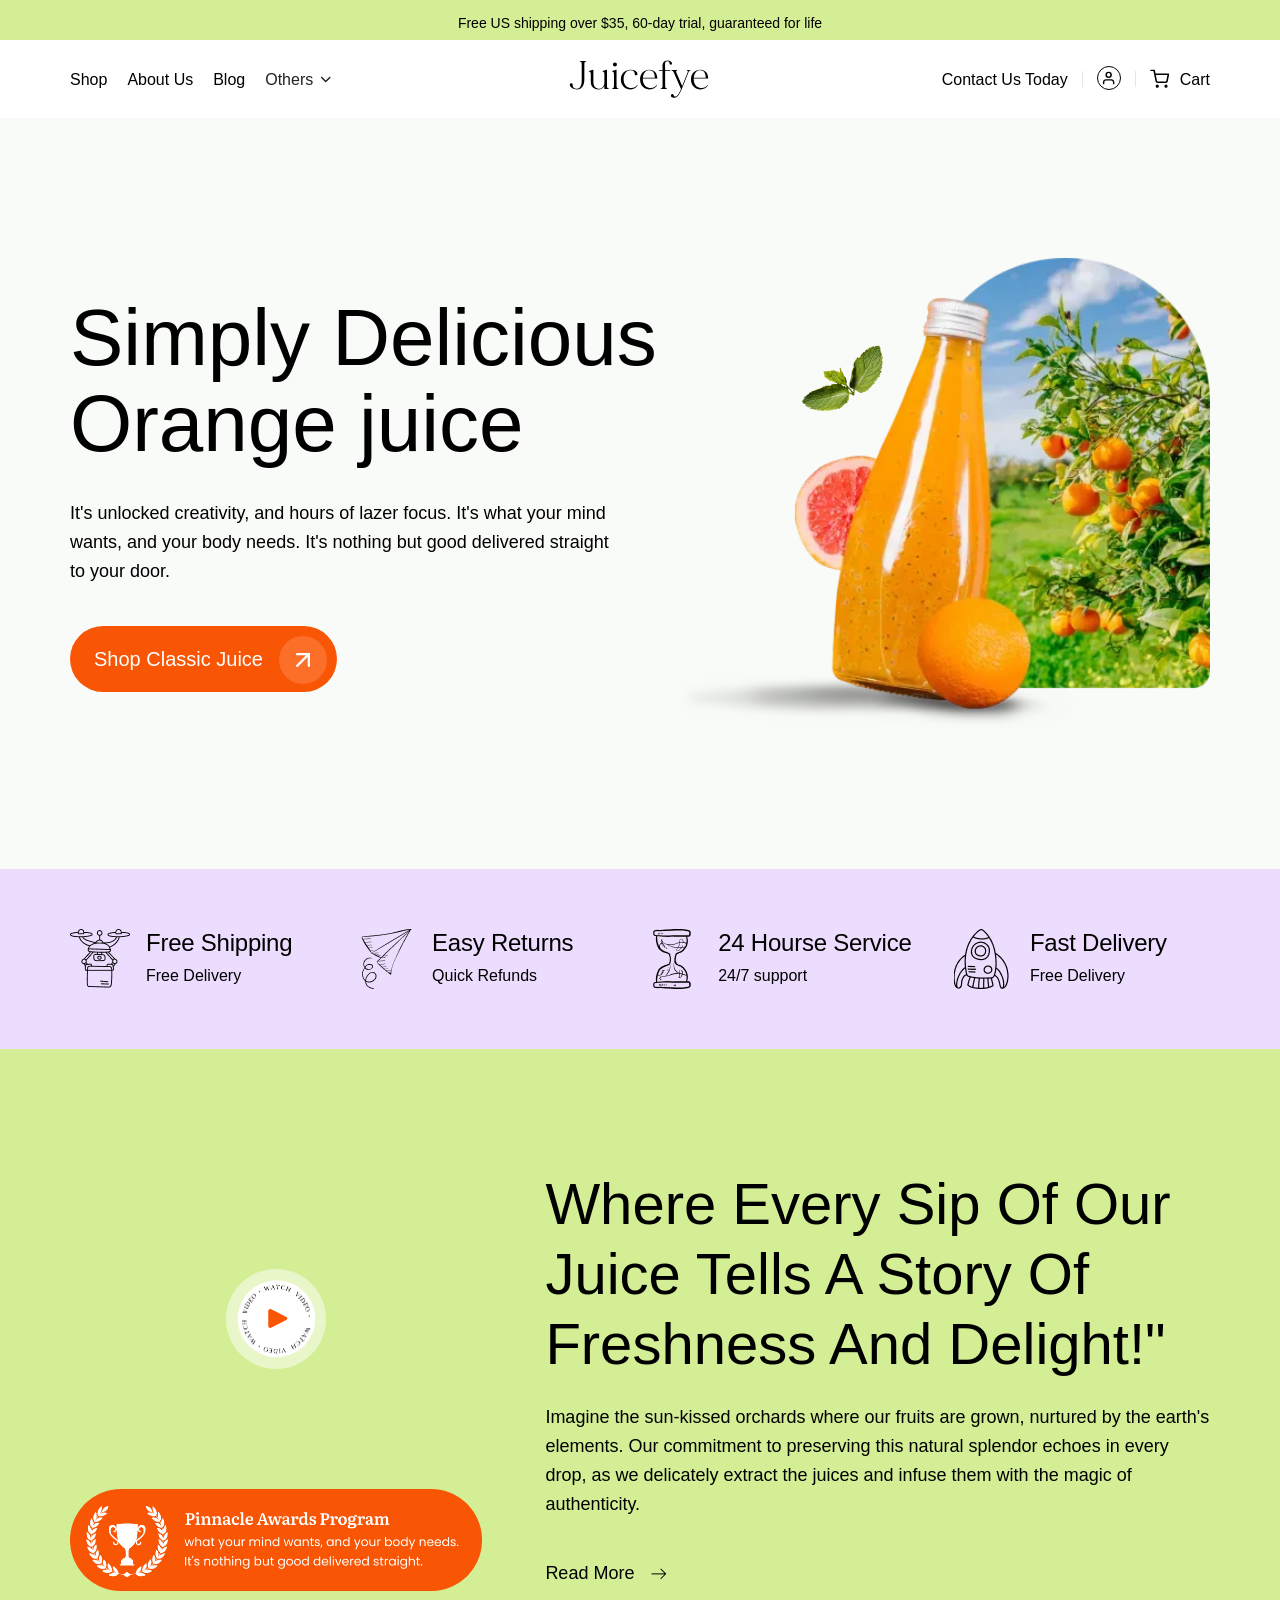
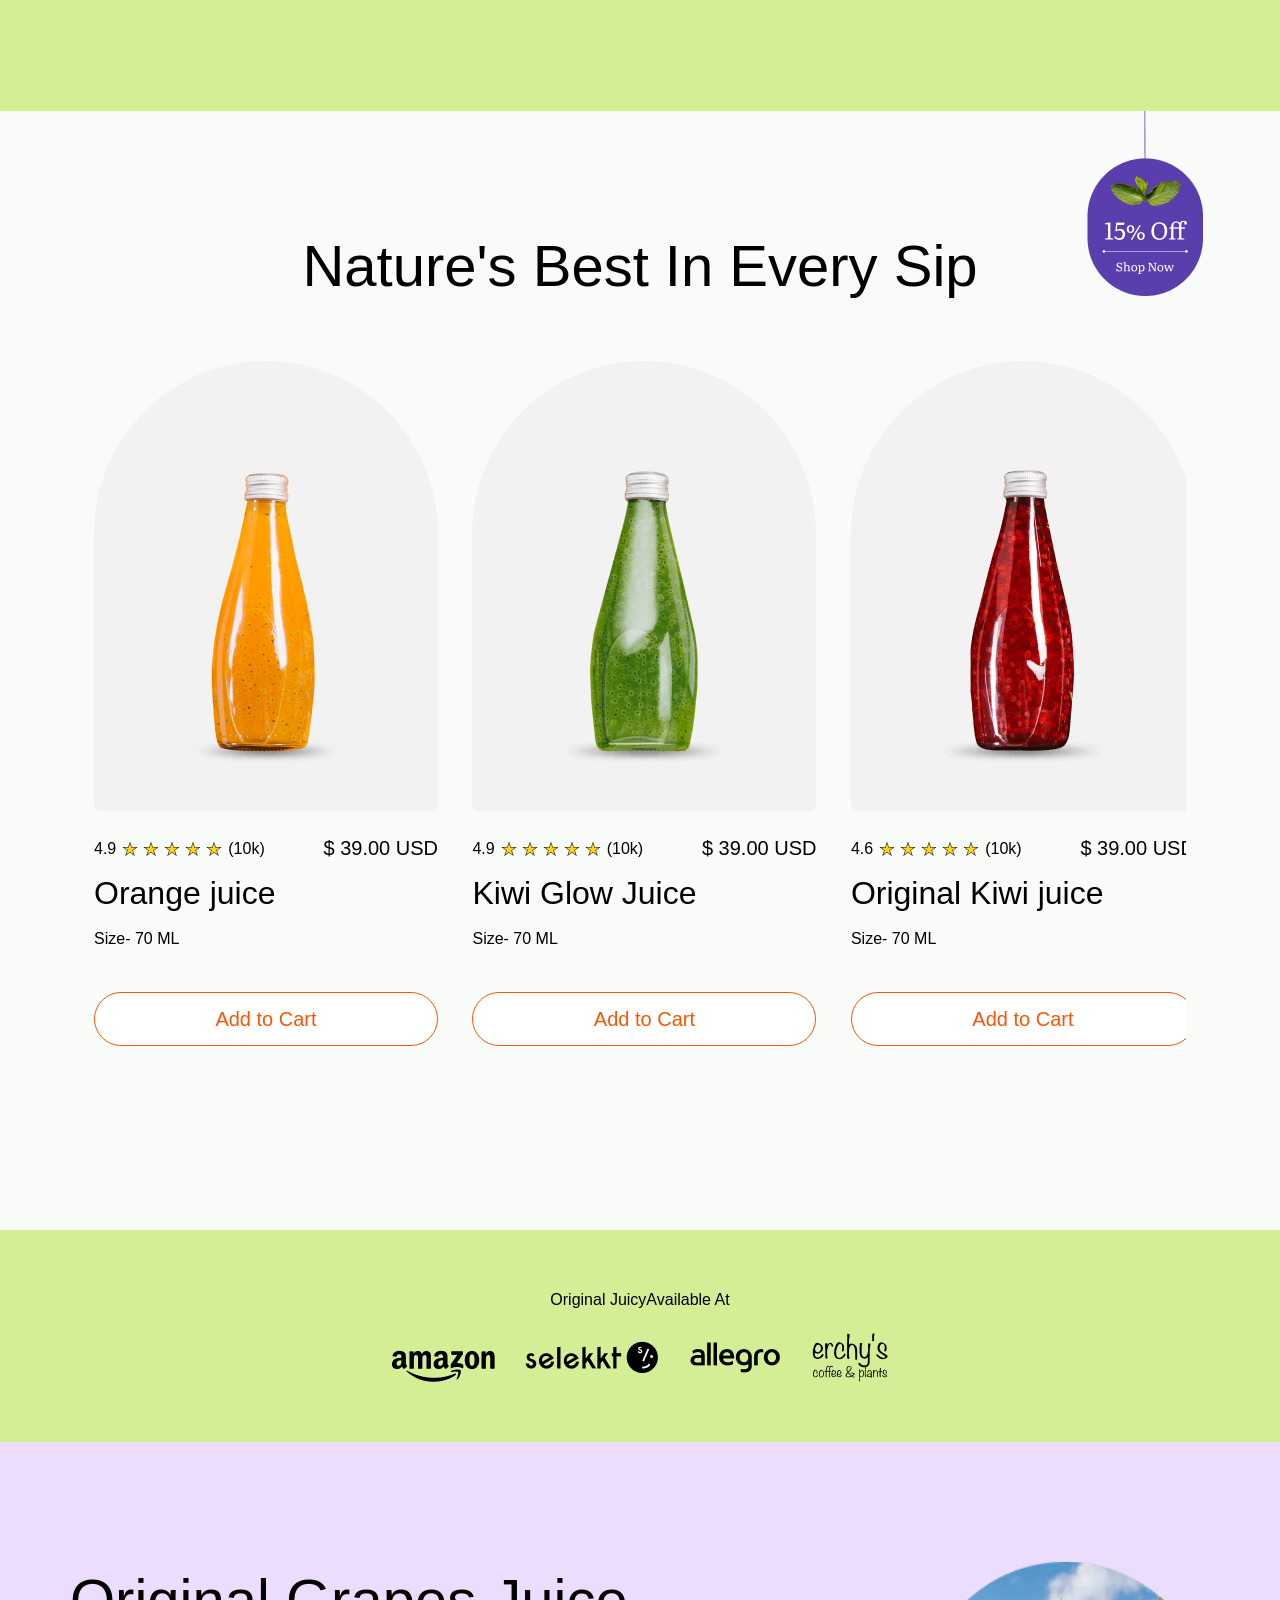
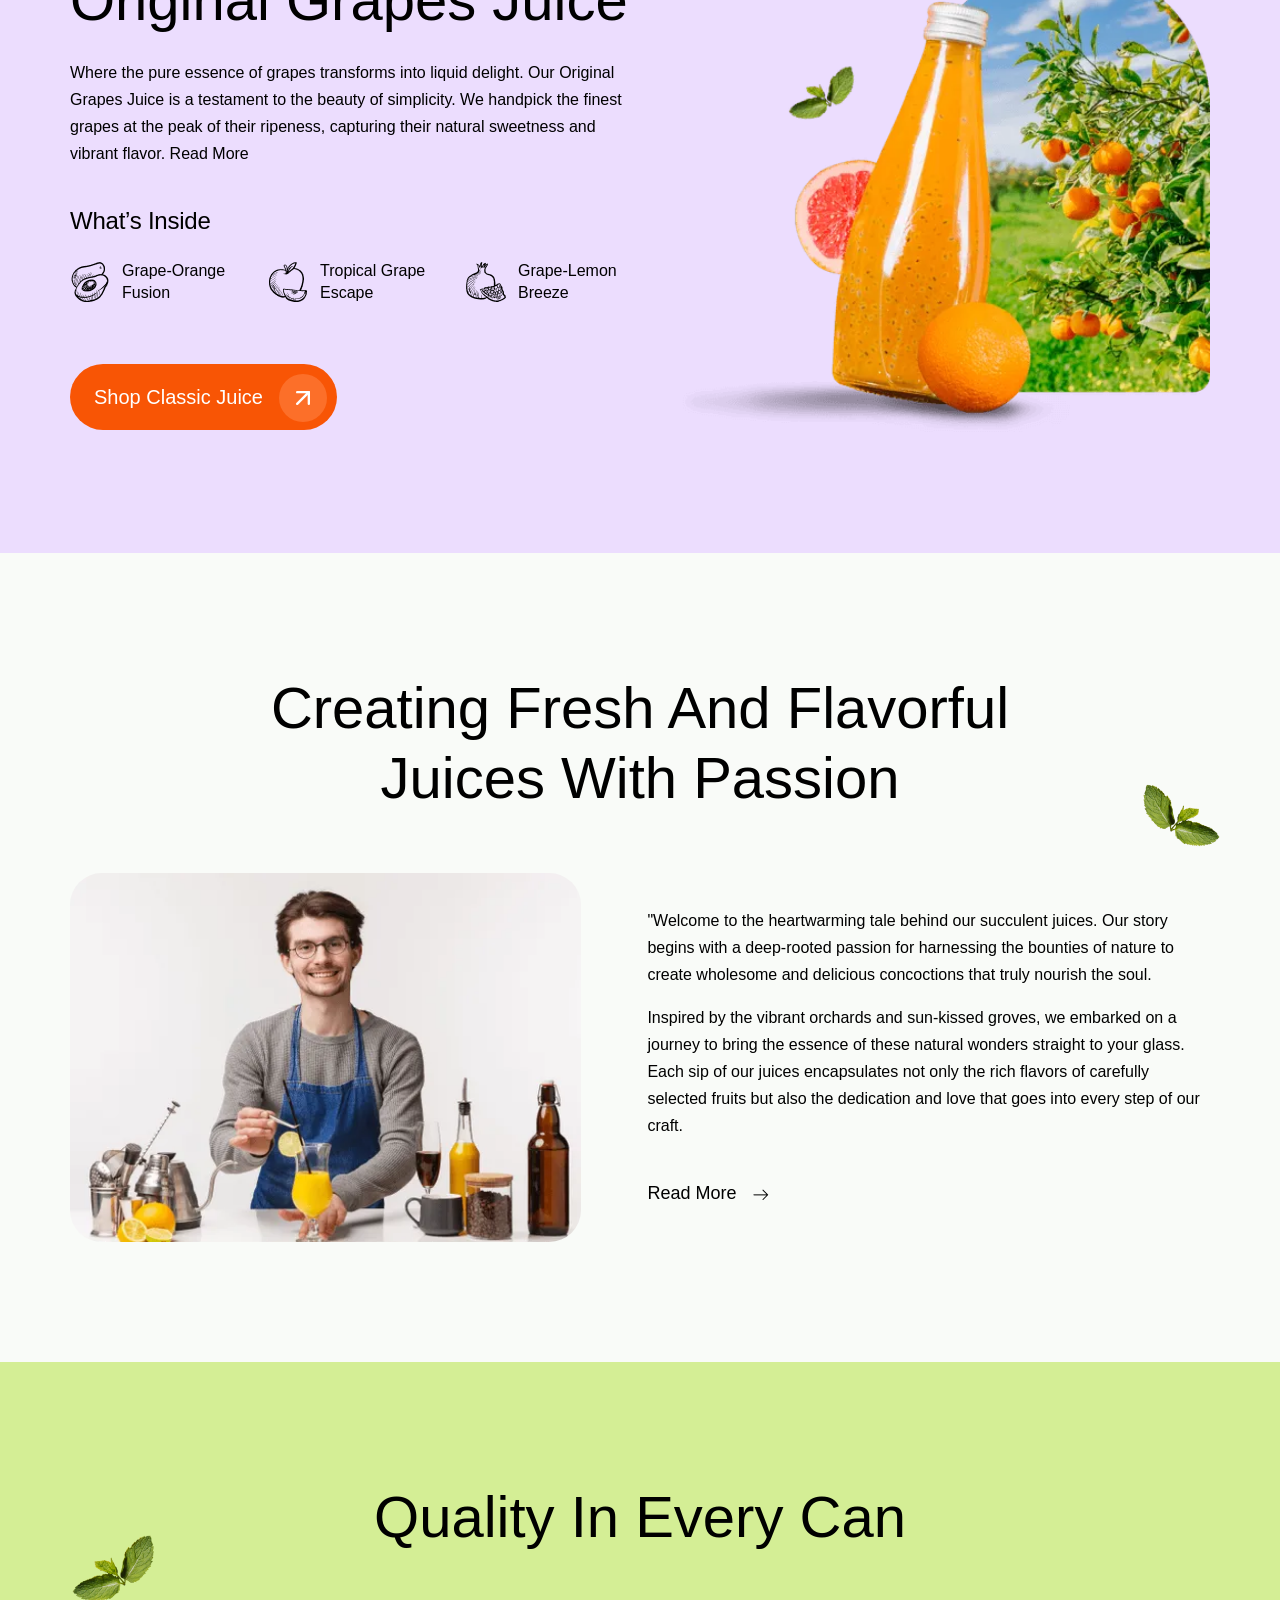
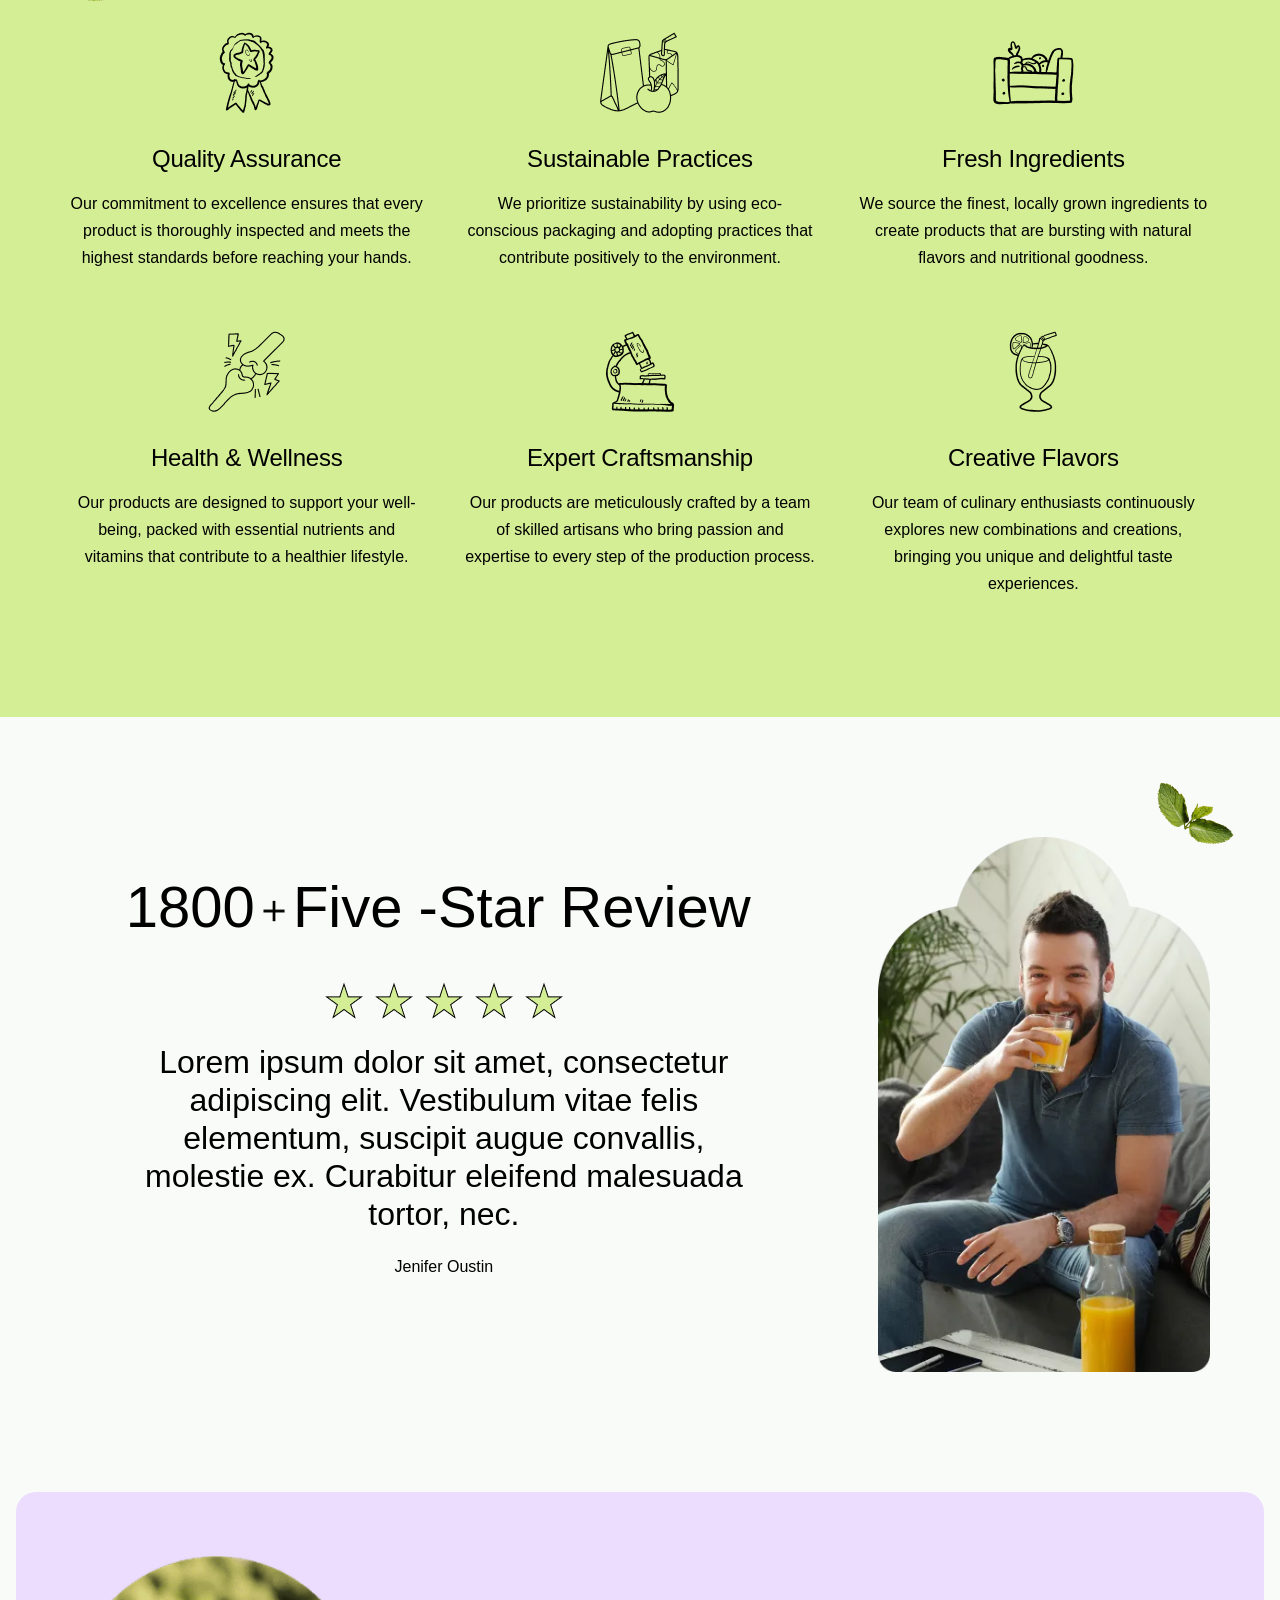
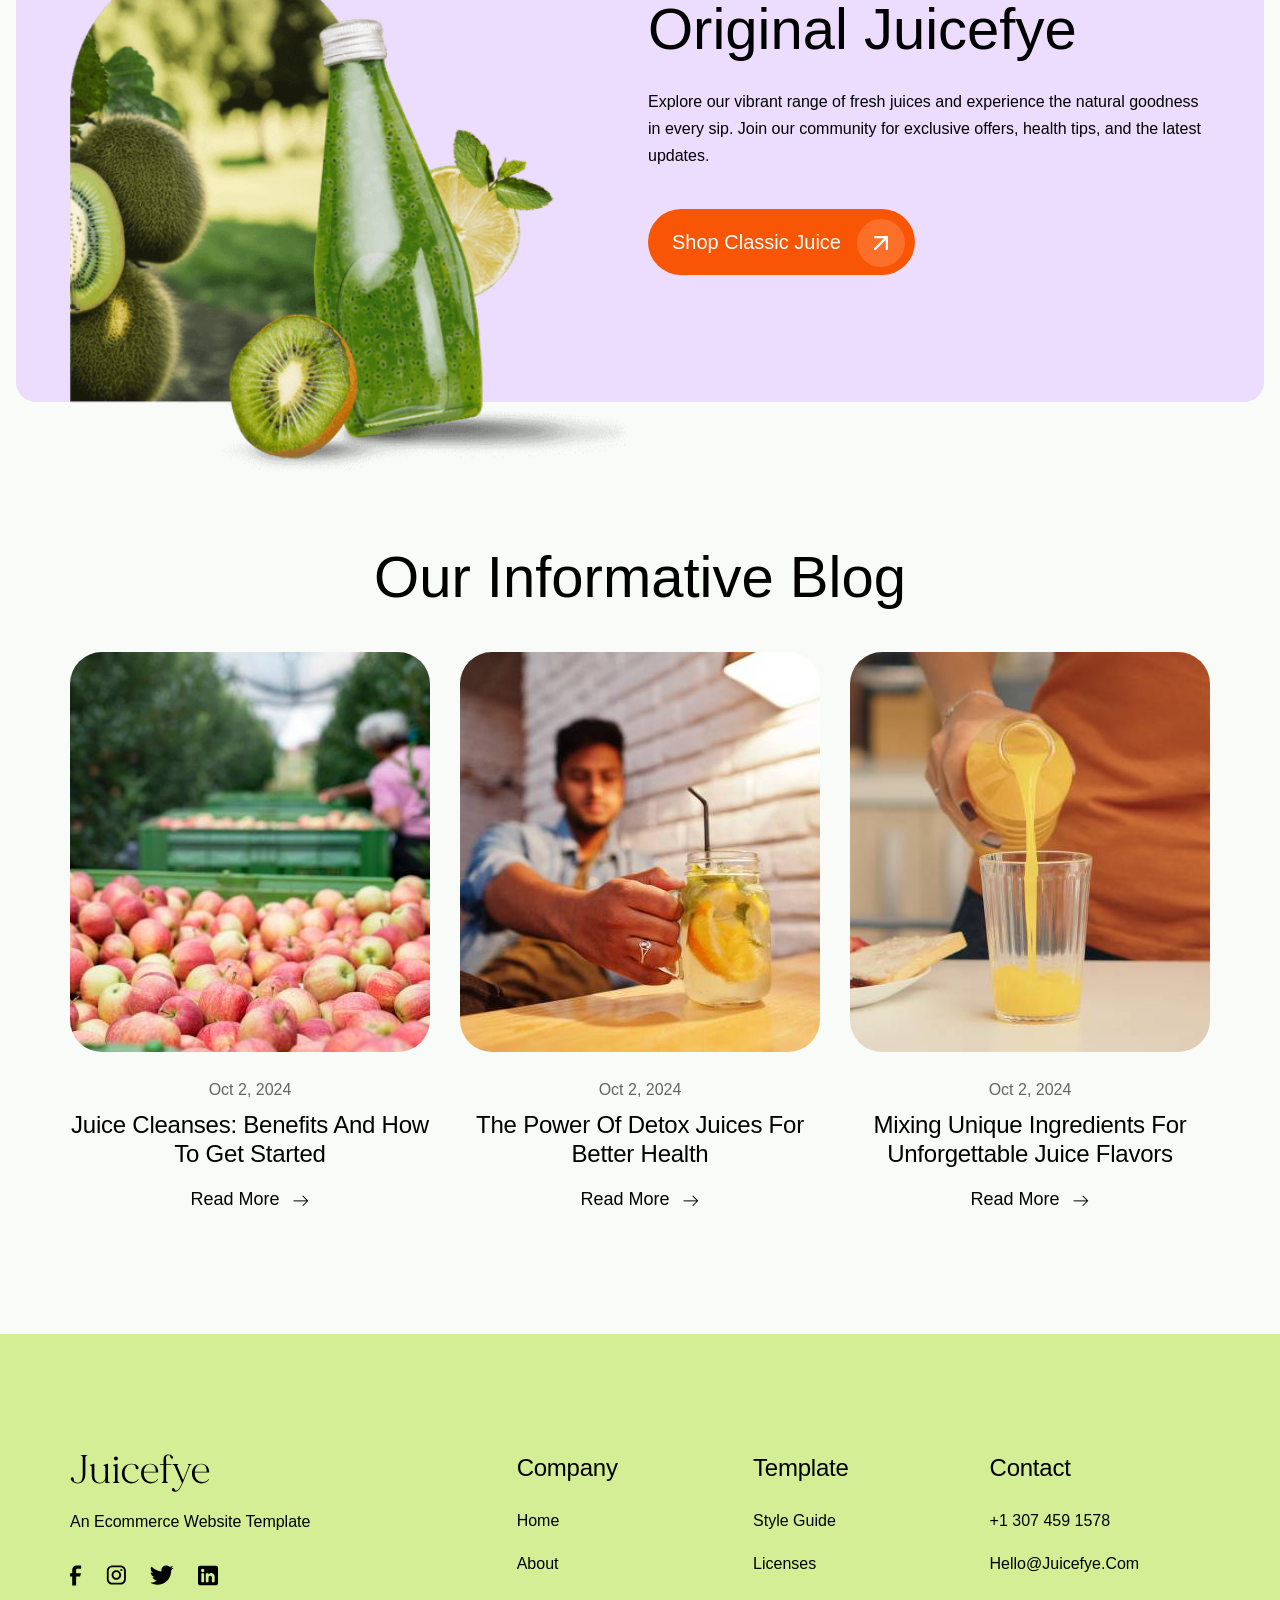
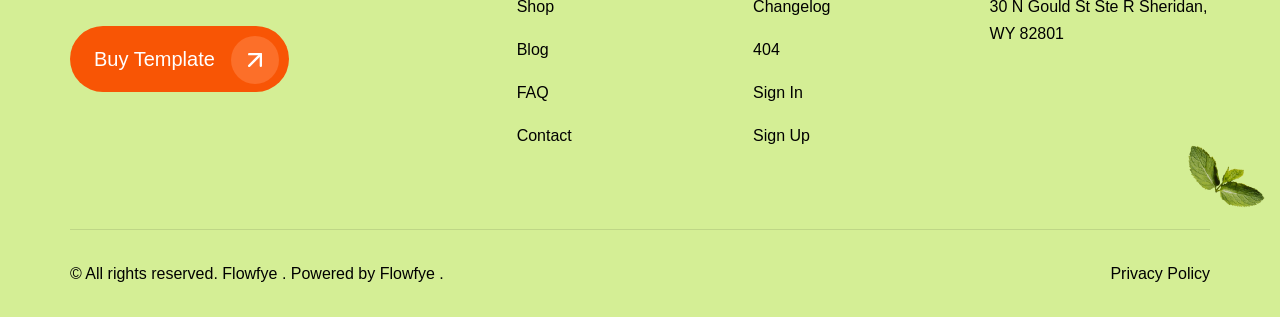
==== commit 7bc6b6e8: "add images." ====
--- a/index.html
+++ b/index.html
@@ -1,179 +1,1453 @@
-<!DOCTYPE html><html lang="en"><head><meta charset="utf-8" /><link href="https://cdn.prod.website-files.com" rel="preconnect" crossorigin="anonymous" /><title>
- Juicefye - Ecommerce website template
- </title><meta content="Beautifully designed Website Template for Food &amp; Drink with a distinct design and subtle animations." name="description" /><meta content="Juicefye - Ecommerce website template" property="og:title" /><meta content="Beautifully designed Website Template for Food &amp; Drink with a distinct design and subtle animations." property="og:description" /><meta content="https://cdn.prod.website-files.com/65684884b59b530edf495260/66ff5dfbe981bea94eb79d6d_open-graph.avif" property="og:image" /><meta content="Juicefye - Ecommerce website template" property="twitter:title" /><meta content="Beautifully designed Website Template for Food &amp; Drink with a distinct design and subtle animations." property="twitter:description" /><meta content="https://cdn.prod.website-files.com/65684884b59b530edf495260/66ff5dfbe981bea94eb79d6d_open-graph.avif" property="twitter:image" /><meta property="og:type" content="website" /><meta content="summary_large_image" name="twitter:card" /><meta content=" width=device-width, initial-scale=1" name="viewport" /><link href="css/juicefye.shared.css" rel="stylesheet" type="text/css" integrity="sha384-xB0kUTMa8uiqFizXYGYMYHeMq4jRCxz33aHJUIBK/caFRjggwI1AT+6H+18oQiOE" crossorigin="anonymous" /><link href="https://fonts.googleapis.com" rel="preconnect" /><link href="https://fonts.gstatic.com" rel="preconnect" crossorigin="anonymous" /><link rel="preconnect" href="https://fonts.googleapis.com"><link rel="preconnect" href="https://fonts.gstatic.com" crossorigin><link href="https://fonts.googleapis.com/css2?family=Open+Sans:ital,wght@0,300;0,400;0,600;0,700;0,800;1,300;1,400;1,600;1,700;1,800&display=swap" rel="stylesheet"><link href="https://cdn.prod.website-files.com/65684884b59b530edf495260/66fe03f27bcf2cef89fef1e7_Favicon.svg" rel="shortcut icon" type="image/x-icon" /><link href="https://cdn.prod.website-files.com/65684884b59b530edf495260/66fe040098bfc84fe559c1ac_webclip.svg" rel="apple-touch-icon" /></head><body><div class="banner-wrap"><div class="banner-text">
- Free US shipping over $35, 60-day trial, guaranteed for life
- </div></div><div data-animation="default" data-collapse="medium" data-duration="400" data-easing="ease" data-easing2="ease" role="banner" class="navbar w-nav"><div class="nav-container"><div class="navbar-inner"><nav role="navigation" class="nav-menu w-nav-menu"><div class="nav-link-wrap"><a href="/shop.html" class="nav-link w-inline-block"><div>
- Shop
- </div></a><a href="/about.html" class="nav-link w-inline-block"><div>
- About us
- </div></a><a href="/blog.html" class="nav-link w-inline-block"><div>
- Blog
- </div></a><a href="/blog.html" class="nav-link show-on-mobile w-inline-block"><div>
- Contact us today
- </div></a><div data-hover="false" data-delay="0" class="dropdown w-dropdown"><div class="dropdown-toggle w-dropdown-toggle"><div>
- Others
- </div><div class="icon nav-dropdown-icon"><svg xmlns="http://www.w3.org/2000/svg" width="100%" viewBox="0 0 20 21" fill="none"><g clip-path="url(#clip0_1895_9125)"><path fill-rule="evenodd" clip-rule="evenodd" d="M10.2943 13.4672C10.1442 13.6172 9.94071 13.7015 9.72848 13.7015C9.51625 13.7015 9.31271 13.6172 9.16262 13.4672L4.63497 8.93953C4.55852 8.8657 4.49755 8.77738 4.4556 8.67974C4.41366 8.58209 4.39158 8.47707 4.39066 8.37079C4.38973 8.26452 4.40998 8.15913 4.45023 8.06077C4.49047 7.96241 4.5499 7.87305 4.62505 7.7979C4.70019 7.72275 4.78956 7.66332 4.88792 7.62308C4.98628 7.58283 5.09167 7.56258 5.19794 7.56351C5.30421 7.56443 5.40924 7.58651 5.50689 7.62846C5.60453 7.6704 5.69285 7.73137 5.76668 7.80782L9.72848 11.7696L13.6903 7.80782C13.8412 7.66203 14.0434 7.58135 14.2533 7.58318C14.4631 7.585 14.6638 7.66917 14.8122 7.81757C14.9606 7.96596 15.0448 8.1667 15.0466 8.37656C15.0485 8.58641 14.9678 8.78858 14.822 8.93953L10.2943 13.4672Z" fill="currentColor"></path></g><defs><clipPath id="clip0_1895_9125"><rect width="19.2087" height="19.2087" fill="currentColor" transform="translate(0.125 0.895508)"></rect></clipPath></defs></svg></div></div><nav class="dropdown-list w-dropdown-list"><div class="dropdown-list-inner"><div class="dropdown-list-top-content"><div class="dropdown-list-column"><a href="/index.html" class="nav-link w-inline-block"><div>
- Home
- </div></a><a href="/about.html" class="nav-link w-inline-block"><div>
- About Us
- </div></a><a href="/shop.html" class="nav-link w-inline-block"><div>
- Shop
- </div></a><a href="#" class="nav-link w-inline-block"><div>
- Shop Details
- </div></a><a href="/blog.html" class="nav-link w-inline-block"><div>
- Blog
- </div></a><a href="#" class="nav-link w-inline-block"><div>
- Blog Details
- </div></a></div><div class="dropdown-list-column"><a href="/#" class="nav-link w-inline-block"><div>
- Contact Us
- </div></a><a href="/shop-location" class="nav-link w-inline-block"><div>
- Location
- </div></a><a href="/faq.html" class="nav-link w-inline-block"><div>
- FAQ
- </div></a></div><div class="dropdown-list-column"><a href="#" class="nav-link w-inline-block"><div>
- Checkout
- </div></a><a href="/privacy" class="nav-link w-inline-block"><div>
- Privacy Policy
- </div></a><a href="/404" class="nav-link w-inline-block"><div>
- 404 Error
- </div></a><a href="/log-in" class="nav-link w-inline-block"><div>
- Sign in
- </div></a><a href="/sign-up" class="nav-link w-inline-block"><div>
- Sign up
- </div></a><a href="#" target="_blank" class="more-template-link w-inline-block"><div>
- More Website Templates
- </div></a></div></div><div class="dropdown-list-bottom-content"><p class="nav-copyright-text">
- © Made By
- <a href="https://www.flowfye.com/" target="_blank" class="external-link"> flowfye
-</a>
- - Powered By
- <a href="#" target="_blank"></a></p><div class="social-icon-wrap"><a href="https://www.facebook.com/reestify" target="_blank" class="social-icon facebook-icon w-inline-block"><svg xmlns="http://www.w3.org/2000/svg" width="100%" viewBox="0 0 12 21" fill="none"><g clip-path="url(#clip0_1864_10523)"><path d="M10.5556 3.83333H7.22222C6.60855 3.83333 6.11111 4.3308 6.11111 4.94444V8.27778H10.5556C10.6819 8.27498 10.8018 8.33378 10.8769 8.43544C10.952 8.53711 10.9731 8.66889 10.9333 8.78889L10.1111 11.2333C10.0353 11.4577 9.82567 11.6093 9.58889 11.6111H6.11111V19.9444C6.11111 20.2512 5.86233 20.5 5.55555 20.5H2.77778C2.47096 20.5 2.22222 20.2512 2.22222 19.9444V11.6111H0.555555C0.248733 11.6111 0 11.3623 0 11.0556V8.83333C0 8.52656 0.248733 8.27778 0.555555 8.27778H2.22222V4.94444C2.22222 2.48984 4.21211 0.5 6.66667 0.5H10.5556C10.8623 0.5 11.1111 0.748733 11.1111 1.05556V3.27778C11.1111 3.5846 10.8623 3.83333 10.5556 3.83333Z" fill="currentColor"></path></g><defs><clipPath id="clip0_1864_10523"><rect width="12" height="20" fill="currentColor" transform="translate(0 0.5)"></rect></clipPath></defs></svg></a><a href="https://x.com/?lang=en" target="_blank" class="social-icon twitter-icon w-inline-block"><svg xmlns="http://www.w3.org/2000/svg" width="100%" viewBox="0 0 25 21" fill="none"><g clip-path="url(#clip0_1864_10527)"><path d="M24.2411 3.39857C23.6341 4.2084 22.9002 4.91482 22.0679 5.49055C22.0679 5.70209 22.0679 5.91363 22.0679 6.13694C22.0746 9.97858 20.5401 13.6622 17.8084 16.3621C15.0766 19.062 11.3763 20.5522 7.53683 20.4986C5.31714 20.5061 3.12587 19.9993 1.13469 19.0178C1.02732 18.9709 0.958076 18.8647 0.958482 18.7475V18.6182C0.958482 18.4494 1.09523 18.3127 1.26391 18.3127C3.44581 18.2407 5.54986 17.4842 7.27839 16.1502C5.30347 16.1104 3.52655 14.9404 2.70879 13.1415C2.66749 13.0433 2.68034 12.9305 2.74273 12.8441C2.80511 12.7577 2.908 12.7101 3.01421 12.7185C3.61443 12.7787 4.22066 12.7229 4.79977 12.5539C2.61962 12.1013 0.981475 10.2914 0.74703 8.0761C0.738704 7.96982 0.786325 7.86694 0.872704 7.80446C0.95907 7.74211 1.07171 7.72917 1.16993 7.7706C1.75498 8.02877 2.38655 8.16472 3.02596 8.17008C1.11563 6.9163 0.290494 4.53145 1.01721 2.36435C1.09223 2.15377 1.27246 1.9982 1.49166 1.95483C1.71085 1.91144 1.93671 1.98665 2.0862 2.1528C4.66407 4.89642 8.2061 6.53133 11.9654 6.71281C11.8692 6.32858 11.8219 5.93369 11.8245 5.53755C11.8597 3.46043 13.1449 1.61008 15.0785 0.852774C17.0119 0.0954789 19.2112 0.581088 20.6466 2.08228C21.6249 1.89589 22.5708 1.56726 23.4541 1.10681C23.5188 1.06642 23.6008 1.06642 23.6656 1.10681C23.7059 1.17155 23.7059 1.25362 23.6656 1.31836C23.2377 2.29807 22.515 3.11977 21.5981 3.66888C22.401 3.57577 23.1897 3.38637 23.9475 3.10477C24.0113 3.06134 24.0951 3.06134 24.1589 3.10477C24.2124 3.12921 24.2524 3.17597 24.2682 3.23258C24.284 3.2892 24.2741 3.34992 24.2411 3.39857Z" fill="currentColor"></path></g><defs><clipPath id="clip0_1864_10527"><rect width="25" height="20" fill="currentColor" transform="translate(0 0.5)"></rect></clipPath></defs></svg></a><a href="https://www.instagram.com/" target="_blank" class="social-icon w-inline-block"><svg xmlns="http://www.w3.org/2000/svg" width="100%" viewBox="0 0 21 21" fill="none"><g clip-path="url(#clip0_1864_10525)"><path fill-rule="evenodd" clip-rule="evenodd" d="M15.3214 0.5H6.43251C3.36426 0.5 0.876953 2.98731 0.876953 6.05556V14.9444C0.876953 18.0127 3.36426 20.5 6.43251 20.5H15.3214C18.3896 20.5 20.877 18.0127 20.877 14.9444V6.05556C20.877 2.98731 18.3896 0.5 15.3214 0.5ZM18.9325 14.9444C18.9264 16.9362 17.3132 18.5494 15.3214 18.5556H6.43251C4.44068 18.5494 2.8275 16.9362 2.8214 14.9444V6.05556C2.8275 4.06372 4.44068 2.45054 6.43251 2.44444H15.3214C17.3132 2.45054 18.9264 4.06372 18.9325 6.05556V14.9444ZM16.1547 6.33333C16.7684 6.33333 17.2658 5.83587 17.2658 5.22222C17.2658 4.60858 16.7684 4.11111 16.1547 4.11111C15.5411 4.11111 15.0436 4.60858 15.0436 5.22222C15.0436 5.83587 15.5411 6.33333 16.1547 6.33333ZM10.877 5.5C8.11553 5.5 5.87695 7.73858 5.87695 10.5C5.87695 13.2614 8.11553 15.5 10.877 15.5C13.6384 15.5 15.877 13.2614 15.877 10.5C15.88 9.173 15.3541 7.89952 14.4157 6.9612C13.4774 6.02288 12.204 5.49704 10.877 5.5ZM7.8214 10.5C7.8214 12.1876 9.1894 13.5556 10.877 13.5556C12.5645 13.5556 13.9325 12.1876 13.9325 10.5C13.9325 8.81244 12.5645 7.44444 10.877 7.44444C9.1894 7.44444 7.8214 8.81244 7.8214 10.5Z" fill="currentColor"></path></g><defs><clipPath id="clip0_1864_10525"><rect width="21" height="20" fill="currentColor" transform="translate(0 0.5)"></rect></clipPath></defs></svg></a></div></div></div></nav></div></div></nav><a href="/" aria-current="page" class="brand-logo-wrap w-nav-brand w--current"><img src="https://cdn.prod.website-files.com/65684884b59b530edf495260/66dfdf172c39ed80159d9127_Juicefye-logo.svg" loading="lazy" width="218" alt="Juicefye-logo" class="logo-image" /></a><div class="nav-content-menu"><a href="/#" class="nav-link hide-on-landscape w-inline-block"><div>
- Contact us today
- </div></a><div class="nav-line"></div><div data-hover="false" data-delay="0" class="user-dropdown w-dropdown"><div class="user-dropdown-toggle w-dropdown-toggle"><div class="user-dropdown-icon"><svg xmlns="http://www.w3.org/2000/svg" width="100%" viewBox="0 0 17 17" fill="none"><path d="M13.4577 14.5V13.1667C13.4577 12.4594 13.1767 11.7811 12.6766 11.281C12.1765 10.781 11.4983 10.5 10.791 10.5H5.45768C4.75044 10.5 4.07216 10.781 3.57206 11.281C3.07197 11.7811 2.79102 12.4594 2.79102 13.1667V14.5" stroke="currentColor" stroke-width="1.5" stroke-linecap="round" stroke-linejoin="round"></path><path d="M8.12565 7.83333C9.59841 7.83333 10.7923 6.63943 10.7923 5.16667C10.7923 3.69391 9.59841 2.5 8.12565 2.5C6.65289 2.5 5.45898 3.69391 5.45898 5.16667C5.45898 6.63943 6.65289 7.83333 8.12565 7.83333Z" stroke="currentColor" stroke-width="1.5" stroke-linecap="round" stroke-linejoin="round"></path></svg></div></div><nav class="user-dropdown-list w-dropdown-list"><a href="/sign-up" class="user-dropdown-link w-inline-block"><div>
- Sign up
- </div></a><a href="/log-in" class="user-dropdown-link w-inline-block"><div>
- Log in
- </div></a></nav></div><div class="nav-line"></div><div data-open-product="" class="w-commerce-commercecartwrapper" data-node-type="commerce-cart-wrapper"><a class="w-commerce-commercecartopenlink cart-button w-inline-block" role="button" aria-haspopup="dialog" aria-label="Open cart" data-node-type="commerce-cart-open-link" href="#"><div class="cart-icon"><svg xmlns="http://www.w3.org/2000/svg" width="100%" viewBox="0 0 21 21" fill="none"><g clip-path="url(#clip0_2068_17433)"><path d="M7.62435 18.8334C8.08459 18.8334 8.45768 18.4603 8.45768 18.0001C8.45768 17.5398 8.08459 17.1667 7.62435 17.1667C7.16411 17.1667 6.79102 17.5398 6.79102 18.0001C6.79102 18.4603 7.16411 18.8334 7.62435 18.8334Z" stroke="currentColor" stroke-width="1.66667" stroke-linecap="round" stroke-linejoin="round"></path><path d="M16.7923 18.8334C17.2526 18.8334 17.6257 18.4603 17.6257 18.0001C17.6257 17.5398 17.2526 17.1667 16.7923 17.1667C16.3321 17.1667 15.959 17.5398 15.959 18.0001C15.959 18.4603 16.3321 18.8334 16.7923 18.8334Z" stroke="currentColor" stroke-width="1.66667" stroke-linecap="round" stroke-linejoin="round"></path><path d="M0.958984 1.3335H4.29232L6.52565 12.4918C6.60186 12.8755 6.81058 13.2201 7.11527 13.4654C7.41997 13.7107 7.80123 13.841 8.19232 13.8335H16.2923C16.6834 13.841 17.0647 13.7107 17.3694 13.4654C17.6741 13.2201 17.8828 12.8755 17.959 12.4918L19.2923 5.50016H5.12565" stroke="currentColor" stroke-width="1.66667" stroke-linecap="round" stroke-linejoin="round"></path></g><defs><clipPath id="clip0_2068_17433"><rect width="20" height="20" fill="currentColor" transform="translate(0.125 0.5)"></rect></clipPath></defs></svg></div><div class="text-block w-inline-block">
- Cart
- </div><div style="display:none" data-count-hide-rule="always" class="w-commerce-commercecartopenlinkcount">
- 0
- </div></a><div style="display:none" class="w-commerce-commercecartcontainerwrapper w-commerce-commercecartcontainerwrapper--cartType-rightSidebar" data-node-type="commerce-cart-container-wrapper"><div data-node-type="commerce-cart-container" role="dialog" class="w-commerce-commercecartcontainer"><div class="w-commerce-commercecartheader cart-header"><h4 class="w-commerce-commercecartheading cart-header-title">
- Your Cart
- </h4><a class="w-commerce-commercecartcloselink close-button w-inline-block" role="button" aria-label="Close cart" data-node-type="commerce-cart-close-link"><div class="icon"><svg xmlns="http://www.w3.org/2000/svg" width="100%" viewBox="0 0 24 24" fill="none"><path d="M18 6L6 18" stroke="currentColor" stroke-width="2" stroke-linecap="round" stroke-linejoin="round"></path><path d="M6 6L18 18" stroke="currentColor" stroke-width="2" stroke-linecap="round" stroke-linejoin="round"></path></svg></div></a></div><div class="w-commerce-commercecartformwrapper cart-form-wrapper"><form style="display:none" class="w-commerce-commercecartform" data-node-type="commerce-cart-form"><div class="w-commerce-commercecartlist cart-list"><div class="w-commerce-commercecartitem cart-item"><a href="#" class="cart-image-wrap w-inline-block"><img src="https://cdn.prod.website-files.com/plugins/Basic/assets/placeholder.60f9b1840c.svg" alt="" class="w-commerce-commercecartitemimage cart-image w-dyn-bind-empty" /></a><div class="cart-item-info"><div class="w-commerce-commercecartiteminfo cart-item-info-inner"><div class="w-commerce-commercecartproductname cart-item-name w-dyn-bind-empty"></div><div class="cart-item-price"><div>
- Shop this classic Juice -
- </div><div>
- $ 0.00 USD
- </div></div><ul class="w-commerce-commercecartoptionlist"><li><span></span><span> :
-</span><span></span></li></ul><input aria-label="Update quantity" class="w-commerce-commercecartquantity cart-quantity" required="" pattern="^[0-9]+$" inputmode="numeric" type="number" name="quantity" autocomplete="off" data-commerce-sku-id="" value="1" /></div><a href="#" role="button" class="remove-button w-inline-block" data-commerce-sku-id="" aria-label="Remove item from cart"></a></div></div></div><div class="w-commerce-commercecartfooter cart-footer"><div aria-atomic="true" aria-live="polite" class="w-commerce-commercecartlineitem cart-line-item"><div>
- Subtotal
- </div><div class="w-commerce-commercecartordervalue"></div></div><div><div data-node-type="commerce-cart-quick-checkout-actions" style="display:none"><a data-node-type="commerce-cart-apple-pay-button" role="button" aria-label="Apple Pay" aria-haspopup="dialog" style="background-image:-webkit-named-image(apple-pay-logo-white);background-size:100% 50%;background-position:50% 50%;background-repeat:no-repeat" class="w-commerce-commercecartapplepaybutton apple-pay" tabindex="0"><div></div></a><a data-node-type="commerce-cart-quick-checkout-button" role="button" tabindex="0" aria-haspopup="dialog" style="display:none" class="w-commerce-commercecartquickcheckoutbutton pay-with-browser"><svg class="w-commerce-commercequickcheckoutgoogleicon" xmlns="http://www.w3.org/2000/svg" xlink="http://www.w3.org/1999/xlink" width="16" height="16" viewBox="0 0 16 16"><defs><polygon id="google-mark-a" points="0 .329 3.494 .329 3.494 7.649 0 7.649"></polygon><polygon id="google-mark-c" points=".894 0 13.169 0 13.169 6.443 .894 6.443"></polygon></defs><g fill="none" fill-rule="evenodd"><path fill="#4285F4" d="M10.5967,12.0469 L10.5967,14.0649 L13.1167,14.0649 C14.6047,12.6759 15.4577,10.6209 15.4577,8.1779 C15.4577,7.6339 15.4137,7.0889 15.3257,6.5559 L7.8887,6.5559 L7.8887,9.6329 L12.1507,9.6329 C11.9767,10.6119 11.4147,11.4899 10.5967,12.0469"></path><path fill="#34A853" d="M7.8887,16 C10.0137,16 11.8107,15.289 13.1147,14.067 C13.1147,14.066 13.1157,14.065 13.1167,14.064 L10.5967,12.047 C10.5877,12.053 10.5807,12.061 10.5727,12.067 C9.8607,12.556 8.9507,12.833 7.8887,12.833 C5.8577,12.833 4.1387,11.457 3.4937,9.605 L0.8747,9.605 L0.8747,11.648 C2.2197,14.319 4.9287,16 7.8887,16"></path><g transform="translate(0 4)"><mask id="google-mark-b" fill="#fff"><use href="#google-mark-a"></use></mask><path fill="#FBBC04" d="M3.4639,5.5337 C3.1369,4.5477 3.1359,3.4727 3.4609,2.4757 L3.4639,2.4777 C3.4679,2.4657 3.4749,2.4547 3.4789,2.4427 L3.4939,0.3287 L0.8939,0.3287 C0.8799,0.3577 0.8599,0.3827 0.8459,0.4117 C-0.2821,2.6667 -0.2821,5.3337 0.8459,7.5887 L0.8459,7.5997 C0.8549,7.6167 0.8659,7.6317 0.8749,7.6487 L3.4939,5.6057 C3.4849,5.5807 3.4729,5.5587 3.4639,5.5337" mask="url(#google-mark-b)"></path></g><mask id="google-mark-d" fill="#fff"><use href="#google-mark-c"></use></mask><path fill="#EA4335" d="M0.894,4.3291 L3.478,6.4431 C4.113,4.5611 5.843,3.1671 7.889,3.1671 C9.018,3.1451 10.102,3.5781 10.912,4.3671 L13.169,2.0781 C11.733,0.7231 9.85,-0.0219 7.889,0.0001 C4.941,0.0001 2.245,1.6791 0.894,4.3291" mask="url(#google-mark-d)"></path></g></svg><svg class="w-commerce-commercequickcheckoutmicrosofticon" xmlns="http://www.w3.org/2000/svg" width="16" height="16" viewBox="0 0 16 16"><g fill="none" fill-rule="evenodd"><polygon fill="#F05022" points="7 7 1 7 1 1 7 1"></polygon><polygon fill="#7DB902" points="15 7 9 7 9 1 15 1"></polygon><polygon fill="#00A4EE" points="7 15 1 15 1 9 7 9"></polygon><polygon fill="#FFB700" points="15 15 9 15 9 9 15 9"></polygon></g></svg><div>
- Pay with browser.
- </div></a></div><a href="/checkout" value="Checkout" class="w-commerce-commercecartcheckoutbutton checkout-button" data-loading-text="Hang Tight..." data-node-type="cart-checkout-button"> Checkout
-</a></div></div></form><div class="w-commerce-commercecartemptystate"><div aria-label="This cart is empty" aria-live="polite">
- No items found.
- </div></div><div aria-live="assertive" style="display:none" data-node-type="commerce-cart-error" class="w-commerce-commercecarterrorstate error-message cart-error-message"><div class="w-cart-error-msg">
- Product is not available in this quantity.
- </div></div></div></div></div></div><div class="menu-icon w-nav-button"><div class="menu-icon-line-top"></div><div class="menu-icon-line-middle"><div class="menu-icon-line-middle-inner"></div></div><div class="menu-icon-line-bottom"></div></div></div></div></div></div><header class="section-overview-hero"><div class="container-main"><div class="section-component"><div class="overview-hero-element"><div id="w-node-d1510360-33bc-c81d-8cef-87f026258dfe-df495262" class="overview-hero-content-wrap"><div class="overview-hero-title-wrap"><h1 >
- Juicefye
- <br />
- E-commerce Website Template
- </h1></div><div class="button-wrap"><a href="#" target="_blank" class="primary-button w-inline-block"><div class="primary-button-text">
- Buy Template
- </div><div class="button-circle"><img src="https://cdn.prod.website-files.com/65684884b59b530edf495260/65698244050a0d478f16ed69_arrow-up-right.svg" loading="lazy" alt="" class="primary-button-icon" /></div></a></div></div><div id="w-node-d1510360-33bc-c81d-8cef-87f026258e06-df495262"  class="overview-hero-image-wrap"><div class="hero-image-inner"><img src="https://cdn.prod.website-files.com/65684884b59b530edf495260/66dfc9ffb317d09f8f4a17e3_hero-image.webp" loading="lazy" sizes="(max-width: 1298px) 100vw, 1298px" srcset="https://cdn.prod.website-files.com/65684884b59b530edf495260/66dfc9ffb317d09f8f4a17e3_hero-image-p-500.webp 500w, https://cdn.prod.website-files.com/65684884b59b530edf495260/66dfc9ffb317d09f8f4a17e3_hero-image-p-800.webp 800w, https://cdn.prod.website-files.com/65684884b59b530edf495260/66dfc9ffb317d09f8f4a17e3_hero-image-p-1080.webp 1080w, https://cdn.prod.website-files.com/65684884b59b530edf495260/66dfc9ffb317d09f8f4a17e3_hero-image.webp 1298w" alt="Home hero image" class="hero-image" /><img src="https://cdn.prod.website-files.com/65684884b59b530edf495260/657117a638ba240a51f14685_leaf-2-image.png" loading="lazy" alt="" class="hero-leaf-image" /></div></div></div></div></div></header><section class="section-overview-feature-image"><div class="overview-feature-image-inner"><div class="overview-feature-image-row feature-image-row-1"><div class="overview-feature-image-item"><img sizes="(max-width: 960px) 100vw, 960px" srcset="https://cdn.prod.website-files.com/65684884b59b530edf495260/66ff602ac22f58075afcff85_overview-feature-image-1-p-500.avif 500w, https://cdn.prod.website-files.com/65684884b59b530edf495260/66ff602ac22f58075afcff85_overview-feature-image-1.avif 960w" alt="Overview Feature Image" src="https://cdn.prod.website-files.com/65684884b59b530edf495260/66ff602ac22f58075afcff85_overview-feature-image-1.avif" loading="lazy" class="overview-feature-image" /></div><div class="overview-feature-image-item"><img sizes="(max-width: 960px) 100vw, 960px" srcset="https://cdn.prod.website-files.com/65684884b59b530edf495260/66ff602a58bdd9f9b458a6e8_overview-feature-image-2-p-500.avif 500w, https://cdn.prod.website-files.com/65684884b59b530edf495260/66ff602a58bdd9f9b458a6e8_overview-feature-image-2.avif 960w" alt="Overview Feature Image" src="https://cdn.prod.website-files.com/65684884b59b530edf495260/66ff602a58bdd9f9b458a6e8_overview-feature-image-2.avif" loading="lazy" class="overview-feature-image" /></div><div class="overview-feature-image-item"><img sizes="(max-width: 960px) 100vw, 960px" srcset="https://cdn.prod.website-files.com/65684884b59b530edf495260/66ff602aee44448f9c1d1685_overview-feature-image-3-p-500.avif 500w, https://cdn.prod.website-files.com/65684884b59b530edf495260/66ff602aee44448f9c1d1685_overview-feature-image-3.avif 960w" alt="Overview Feature Image" src="https://cdn.prod.website-files.com/65684884b59b530edf495260/66ff602aee44448f9c1d1685_overview-feature-image-3.avif" loading="lazy" class="overview-feature-image" /></div><div class="overview-feature-image-item"><img sizes="(max-width: 960px) 100vw, 960px" srcset="https://cdn.prod.website-files.com/65684884b59b530edf495260/66ff602aad7cb898a90aa5b3_overview-feature-image-4-p-500.avif 500w, https://cdn.prod.website-files.com/65684884b59b530edf495260/66ff602aad7cb898a90aa5b3_overview-feature-image-4.avif 960w" alt="Overview Feature Image" src="https://cdn.prod.website-files.com/65684884b59b530edf495260/66ff602aad7cb898a90aa5b3_overview-feature-image-4.avif" loading="lazy" class="overview-feature-image" /></div><div class="overview-feature-image-item"><img sizes="(max-width: 960px) 100vw, 960px" srcset="https://cdn.prod.website-files.com/65684884b59b530edf495260/66ff602ab01befdf33dd4db3_overview-feature-image-5-p-500.avif 500w, https://cdn.prod.website-files.com/65684884b59b530edf495260/66ff602ab01befdf33dd4db3_overview-feature-image-5.avif 960w" alt="Overview Feature Image" src="https://cdn.prod.website-files.com/65684884b59b530edf495260/66ff602ab01befdf33dd4db3_overview-feature-image-5.avif" loading="lazy" class="overview-feature-image" /></div><div class="overview-feature-image-item"><img sizes="(max-width: 960px) 100vw, 960px" srcset="https://cdn.prod.website-files.com/65684884b59b530edf495260/66ff602a253a48136059faed_overview-feature-image-6-p-500.avif 500w, https://cdn.prod.website-files.com/65684884b59b530edf495260/66ff602a253a48136059faed_overview-feature-image-6.avif 960w" alt="Overview Feature Image" src="https://cdn.prod.website-files.com/65684884b59b530edf495260/66ff602a253a48136059faed_overview-feature-image-6.avif" loading="lazy" class="overview-feature-image" /></div><div class="overview-feature-image-item"><img sizes="(max-width: 960px) 100vw, 960px" srcset="https://cdn.prod.website-files.com/65684884b59b530edf495260/66ff602a12bb5e58270f2739_overview-feature-image-7-p-500.avif 500w, https://cdn.prod.website-files.com/65684884b59b530edf495260/66ff602a12bb5e58270f2739_overview-feature-image-7.avif 960w" alt="Overview Feature Image" src="https://cdn.prod.website-files.com/65684884b59b530edf495260/66ff602a12bb5e58270f2739_overview-feature-image-7.avif" loading="lazy" class="overview-feature-image" /></div><div class="overview-feature-image-item"><img sizes="(max-width: 960px) 100vw, 960px" srcset="https://cdn.prod.website-files.com/65684884b59b530edf495260/66ff602aac60a3335eb95c88_overview-feature-image-8-p-500.avif 500w, https://cdn.prod.website-files.com/65684884b59b530edf495260/66ff602aac60a3335eb95c88_overview-feature-image-8.avif 960w" alt="Overview Feature Image" src="https://cdn.prod.website-files.com/65684884b59b530edf495260/66ff602aac60a3335eb95c88_overview-feature-image-8.avif" loading="lazy" class="overview-feature-image" /></div></div><div class="overview-feature-image-row feature-image-row-2"><div class="overview-feature-image-item"><img sizes="(max-width: 960px) 100vw, 960px" srcset="https://cdn.prod.website-files.com/65684884b59b530edf495260/66ff602ae981bea94eb98df5_overview-feature-image-9-p-500.avif 500w, https://cdn.prod.website-files.com/65684884b59b530edf495260/66ff602ae981bea94eb98df5_overview-feature-image-9.avif 960w" alt="Overview Feature Image" src="https://cdn.prod.website-files.com/65684884b59b530edf495260/66ff602ae981bea94eb98df5_overview-feature-image-9.avif" loading="lazy" class="overview-feature-image" /></div><div class="overview-feature-image-item"><img sizes="(max-width: 960px) 100vw, 960px" srcset="https://cdn.prod.website-files.com/65684884b59b530edf495260/66ff610d86f85d8c03efaee2_overview-feature-image-10-p-500.avif 500w, https://cdn.prod.website-files.com/65684884b59b530edf495260/66ff610d86f85d8c03efaee2_overview-feature-image-10.avif 960w" alt="Overview Feature Image" src="https://cdn.prod.website-files.com/65684884b59b530edf495260/66ff610d86f85d8c03efaee2_overview-feature-image-10.avif" loading="lazy" class="overview-feature-image" /></div><div class="overview-feature-image-item"><img sizes="(max-width: 960px) 100vw, 960px" srcset="https://cdn.prod.website-files.com/65684884b59b530edf495260/66ff602a5dd51a49c1c1740f_overview-feature-image-11-p-500.avif 500w, https://cdn.prod.website-files.com/65684884b59b530edf495260/66ff602a5dd51a49c1c1740f_overview-feature-image-11.avif 960w" alt="Overview Feature Image" src="https://cdn.prod.website-files.com/65684884b59b530edf495260/66ff602a5dd51a49c1c1740f_overview-feature-image-11.avif" loading="lazy" class="overview-feature-image" /></div><div class="overview-feature-image-item"><img sizes="(max-width: 960px) 100vw, 960px" srcset="https://cdn.prod.website-files.com/65684884b59b530edf495260/66ff602a392cad05d2c0a6ab_overview-feature-image-12-p-500.avif 500w, https://cdn.prod.website-files.com/65684884b59b530edf495260/66ff602a392cad05d2c0a6ab_overview-feature-image-12.avif 960w" alt="Overview Feature Image" src="https://cdn.prod.website-files.com/65684884b59b530edf495260/66ff602a392cad05d2c0a6ab_overview-feature-image-12.avif" loading="lazy" class="overview-feature-image" /></div><div class="overview-feature-image-item"><img sizes="(max-width: 960px) 100vw, 960px" srcset="https://cdn.prod.website-files.com/65684884b59b530edf495260/66ff602a5f45f6928af222d1_overview-feature-image-13-p-500.avif 500w, https://cdn.prod.website-files.com/65684884b59b530edf495260/66ff602a5f45f6928af222d1_overview-feature-image-13.avif 960w" alt="Overview Feature Image" src="https://cdn.prod.website-files.com/65684884b59b530edf495260/66ff602a5f45f6928af222d1_overview-feature-image-13.avif" loading="lazy" class="overview-feature-image" /></div><div class="overview-feature-image-item"><img sizes="(max-width: 960px) 100vw, 960px" srcset="https://cdn.prod.website-files.com/65684884b59b530edf495260/66ff602ad3821a0a47c7362b_overview-feature-image-14-p-500.avif 500w, https://cdn.prod.website-files.com/65684884b59b530edf495260/66ff602ad3821a0a47c7362b_overview-feature-image-14.avif 960w" alt="Overview Feature Image" src="https://cdn.prod.website-files.com/65684884b59b530edf495260/66ff602ad3821a0a47c7362b_overview-feature-image-14.avif" loading="lazy" class="overview-feature-image" /></div><div class="overview-feature-image-item"><img sizes="(max-width: 960px) 100vw, 960px" srcset="https://cdn.prod.website-files.com/65684884b59b530edf495260/66ff602a352b9d93208fd65b_overview-feature-image-15-p-500.avif 500w, https://cdn.prod.website-files.com/65684884b59b530edf495260/66ff602a352b9d93208fd65b_overview-feature-image-15.avif 960w" alt="Overview Feature Image" src="https://cdn.prod.website-files.com/65684884b59b530edf495260/66ff602a352b9d93208fd65b_overview-feature-image-15.avif" loading="lazy" class="overview-feature-image" /></div><div class="overview-feature-image-item"><img sizes="(max-width: 960px) 100vw, 960px" srcset="https://cdn.prod.website-files.com/65684884b59b530edf495260/66ff602a352b9d93208fd632_overview-feature-image-16-p-500.avif 500w, https://cdn.prod.website-files.com/65684884b59b530edf495260/66ff602a352b9d93208fd632_overview-feature-image-16.avif 960w" alt="Overview Feature Image" src="https://cdn.prod.website-files.com/65684884b59b530edf495260/66ff602a352b9d93208fd632_overview-feature-image-16.avif" loading="lazy" class="overview-feature-image" /></div></div></div></section><section class="section-overview-statistics"><div class="container-main"><div class="section-component"><div class="overview-statistics-content-wrap"><div class="text-align-center"><div  class="overview-statistics-title-wrap"><h2>
- What is included in Juicefye Template
- </h2></div><div  class="overview-statistics-para-wrap"><p>
- Lorem Ipsum is simply dummy text of the printing and typesetting industry.
- </p></div></div></div><div class="statistics-feature-wrap"><div class="statistics-feature-item"><div class="statistics-feature-item-image-wrap bottom-padding-none"><img width="324" sizes="(max-width: 479px) 100vw, 324px" alt="Statistics Feature Image" src="https://cdn.prod.website-files.com/65684884b59b530edf495260/66ff6917253a481360625c66_statistics-feature-image-1.avif" loading="lazy" srcset="https://cdn.prod.website-files.com/65684884b59b530edf495260/66ff6917253a481360625c66_statistics-feature-image-1-p-500.avif 500w, https://cdn.prod.website-files.com/65684884b59b530edf495260/66ff6917253a481360625c66_statistics-feature-image-1.avif 707w" class="statistics-feature-image" /></div><div class="statistics-feature-item-title-wrap"><div class="text-align-center"><h3 class="statistics-feature-item-title">
- 10+ Unique Pages
- </h3></div></div></div><div class="statistics-feature-item"><div class="statistics-feature-item-image-wrap"><img width="324" loading="lazy" alt="Statistics Feature Image" src="https://cdn.prod.website-files.com/65684884b59b530edf495260/66ff6917aa9de72eae99fb37_statistics-feature-image-2.avif" class="statistics-feature-image" /></div><div class="statistics-feature-item-title-wrap"><div class="text-align-center"><h3 class="statistics-feature-item-title">
- 30+ Sections
- </h3></div></div></div><div class="statistics-feature-item"><div class="statistics-feature-item-image-wrap"><img width="337.5" sizes="(max-width: 479px) 100vw, 338px" alt="Statistics Feature Image" src="https://cdn.prod.website-files.com/65684884b59b530edf495260/66ff6917b01befdf33e61052_statistics-feature-image-3.avif" loading="lazy" srcset="https://cdn.prod.website-files.com/65684884b59b530edf495260/66ff6917b01befdf33e61052_statistics-feature-image-3-p-500.png 500w, https://cdn.prod.website-files.com/65684884b59b530edf495260/66ff6917b01befdf33e61052_statistics-feature-image-3.avif 733w" class="statistics-feature-image" /></div><div class="statistics-feature-item-title-wrap"><div class="text-align-center"><h3 class="statistics-feature-item-title">
- 25+ Style &amp; Symbol
- </h3></div></div></div></div><div  class="figma-file-include-block"><div id="w-node-b802002a-b0b5-4881-9cad-9a76bf7e0e50-df495262" class="figma-file-include-block-content-wrap"><img loading="lazy" src="https://cdn.prod.website-files.com/65684884b59b530edf495260/66ff4a00470cf246c4ae4791_figma-icon.svg" alt="Figma icon" class="figma-icon" /><div class="body-text-18px">
- Figma file available for free when you purchase.
- </div></div><a href="mailto:hello@flowfye.com?subject=Figma%20file%20needed" class="primary-button w-inline-block"><div class="primary-button-text">
- Request Figma File
- </div><div class="button-circle"><img src="https://cdn.prod.website-files.com/65684884b59b530edf495260/65698244050a0d478f16ed69_arrow-up-right.svg" loading="lazy" alt="" class="primary-button-icon" /></div></a></div></div></div></section><section id="page-overview" class="section-overview-pages"><div class="container-main"><div class="section-component"><div class="overview-pages-title-wrap"><h2 >
- Main Pages of Juciefye
- </h2></div><div class="overview-pages-element"><a href="/index.html" class="page-preview-card w-inline-block"><div class="page-image-box"><div class="page-image-wrapper"><img loading="lazy" src="https://cdn.prod.website-files.com/65684884b59b530edf495260/66ff64f711dd23cdd5c8c0b9_page-preview-image-1.avif" alt="Preview Pages" class="page-image" /></div></div><div class="page-name-wrap"><h3 class="page-name">
- Home
- </h3></div></a><a href="/about.html" class="page-preview-card w-inline-block"><div class="page-image-box"><div class="page-image-wrapper"><img loading="lazy" src="https://cdn.prod.website-files.com/65684884b59b530edf495260/66ff64f8470cf246c4c55053_page-preview-image-2.avif" alt="Preview Pages" class="page-image" /></div></div><div class="page-name-wrap"><h3 class="page-name">
- About Us
- </h3></div></a><a href="/shop.html" class="page-preview-card w-inline-block"><div class="page-image-box"><div class="page-image-wrapper"><img loading="lazy" src="https://cdn.prod.website-files.com/65684884b59b530edf495260/66ff64f75f45f6928af72193_page-preview-image-3.avif" alt="Preview Pages" class="page-image" /></div></div><div class="page-name-wrap"><h3 class="page-name">
- Shop
- </h3></div></a><a href="#" class="page-preview-card w-inline-block"><div class="page-image-box"><div class="page-image-wrapper"><img loading="lazy" src="https://cdn.prod.website-files.com/65684884b59b530edf495260/66ff64f7c2140e7fdecb1111_page-preview-image-4.avif" alt="Preview Pages" class="page-image" /></div></div><div class="page-name-wrap"><h3 class="page-name">
- Shop Details
- </h3></div></a><a href="/#" class="page-preview-card w-inline-block"><div class="page-image-box"><div class="page-image-wrapper"><img loading="lazy" src="https://cdn.prod.website-files.com/65684884b59b530edf495260/66ff64f76dd98b1524237939_page-preview-image-5.avif" alt="Preview Pages" class="page-image" /></div></div><div class="page-name-wrap"><h3 class="page-name">
- contact Us
- </h3></div></a><a href="/shop-location" class="page-preview-card w-inline-block"><div class="page-image-box"><div class="page-image-wrapper"><img loading="lazy" src="https://cdn.prod.website-files.com/65684884b59b530edf495260/66ff64f79a10f57c142af5ce_page-preview-image-6.avif" alt="Preview Pages" class="page-image" /></div></div><div class="page-name-wrap"><h3 class="page-name">
- Location
- </h3></div></a><a href="/blog.html" class="page-preview-card w-inline-block"><div class="page-image-box"><div class="page-image-wrapper"><img loading="lazy" src="https://cdn.prod.website-files.com/65684884b59b530edf495260/66ff64f7c9caa42ccdaabc1c_page-preview-image-7.avif" alt="Preview Pages" class="page-image" /></div></div><div class="page-name-wrap"><h3 class="page-name">
- Blog
- </h3></div></a><a href="#" class="page-preview-card w-inline-block"><div class="page-image-box"><div class="page-image-wrapper"><img loading="lazy" src="https://cdn.prod.website-files.com/65684884b59b530edf495260/66ff64f7392cad05d2c58322_page-preview-image-8.avif" alt="Preview Pages" class="page-image" /></div></div><div class="page-name-wrap"><h3 class="page-name">
- Blog Details
- </h3></div></a><a href="/faq.html" class="page-preview-card w-inline-block"><div class="page-image-box"><div class="page-image-wrapper"><img loading="lazy" src="https://cdn.prod.website-files.com/65684884b59b530edf495260/66ff64f8470cf246c4c5501a_page-preview-image-9.avif" alt="Preview Pages" class="page-image" /></div></div><div class="page-name-wrap"><h3 class="page-name">
- FAQ
- </h3></div></a><a href="/privacy" class="page-preview-card w-inline-block"><div class="page-image-box"><div class="page-image-wrapper"><img loading="lazy" src="https://cdn.prod.website-files.com/65684884b59b530edf495260/66ff64f76dd98b15242378f1_page-preview-image-10.avif" alt="Preview Pages" class="page-image" /></div></div><div class="page-name-wrap"><h3 class="page-name">
- Privacy Policy
- </h3></div></a><a href="#" class="page-preview-card w-inline-block"><div class="page-image-box"><div class="page-image-wrapper"><img loading="lazy" src="https://cdn.prod.website-files.com/65684884b59b530edf495260/66ff6633c22f58075a028d26_page-preview-image-12.avif" alt="Preview Pages" class="page-image" /></div></div><div class="page-name-wrap"><h3 class="page-name">
- Checkout
- </h3></div></a><a href="/404" class="page-preview-card w-inline-block"><div class="page-image-box"><div class="page-image-wrapper"><img loading="lazy" src="https://cdn.prod.website-files.com/65684884b59b530edf495260/66ff64f78da10a4b426b7ebb_page-preview-image-11.avif" alt="Preview Pages" class="page-image" /></div></div><div class="page-name-wrap"><h3 class="page-name">
- 404
- </h3></div></a></div><div class="primary-button-wrap overview-pages-button-wrap"><div class="button-wrap"><a href="#" target="_blank" class="shop-button overview-pages-button w-inline-block"><div class="button-text">
- Buy Template
- </div></a></div></div></div></div></section><section class="section-one-product-feature overview-page-product-feature"><div class="one-product-inner overview-page-product-inner"><div class="container-main"><div class="section-component"><div class="one-product-feature-element"><img class="one-product-feature-image" src="https://cdn.prod.website-files.com/65684884b59b530edf495260/656dc32ec29d8a8dcdb475ef_one-product-feature-image.png" alt="One product feature image"  sizes="100vw" id="w-node-e58a9066-34e4-4bbe-3ca8-74cc48e8d6c2-df495262" loading="lazy" srcset="https://cdn.prod.website-files.com/65684884b59b530edf495260/656dc32ec29d8a8dcdb475ef_one-product-feature-image-p-500.png 500w, https://cdn.prod.website-files.com/65684884b59b530edf495260/656dc32ec29d8a8dcdb475ef_one-product-feature-image.png 596w" /><div id="w-node-e58a9066-34e4-4bbe-3ca8-74cc48e8d6c3-df495262" class="one-product-feature-content-wrap"><h2 >
- Are you looking for experts?
- </h2><div id="w-node-e58a9066-34e4-4bbe-3ca8-74cc48e8d6c9-df495262" class="button-wrap one-product-feature-button"><a href="https://www.flowfye.com/services#pricing" target="_blank" class="primary-button w-inline-block"><div class="primary-button-text">
- Get in Touch
- </div><div class="button-circle"><img src="https://cdn.prod.website-files.com/65684884b59b530edf495260/65698244050a0d478f16ed69_arrow-up-right.svg" loading="lazy" alt="" class="primary-button-icon" /></div></a></div></div></div></div></div></div></section><footer class="footer"><div class="container-main"><div class="footer-component"><div class="footer-top-element"><div id="w-node-_244eaa87-9f80-a11d-be00-b1771cc4bd87-314b191c" class="footer-top-element-inner"><div class="footer-top-left-element"><a href="/" aria-current="page" class="footer-logo-wrap w-inline-block w--current"><img src="https://cdn.prod.website-files.com/65684884b59b530edf495260/66dfdf172c39ed80159d9127_Juicefye-logo.svg" loading="lazy" alt="Juicefye-logo" class="brand-logo" /></a><div class="footer-para-wrap"><p>
- An Ecommerce Website Template
- </p></div><div class="social-icon-wrap footer-social-icon-wrap"><a href="https://www.facebook.com/reestify" target="_blank" class="social-icon facebook-icon w-inline-block"><svg xmlns="http://www.w3.org/2000/svg" width="100%" viewBox="0 0 12 21" fill="none"><g clip-path="url(#clip0_1864_10523)"><path d="M10.5556 3.83333H7.22222C6.60855 3.83333 6.11111 4.3308 6.11111 4.94444V8.27778H10.5556C10.6819 8.27498 10.8018 8.33378 10.8769 8.43544C10.952 8.53711 10.9731 8.66889 10.9333 8.78889L10.1111 11.2333C10.0353 11.4577 9.82567 11.6093 9.58889 11.6111H6.11111V19.9444C6.11111 20.2512 5.86233 20.5 5.55555 20.5H2.77778C2.47096 20.5 2.22222 20.2512 2.22222 19.9444V11.6111H0.555555C0.248733 11.6111 0 11.3623 0 11.0556V8.83333C0 8.52656 0.248733 8.27778 0.555555 8.27778H2.22222V4.94444C2.22222 2.48984 4.21211 0.5 6.66667 0.5H10.5556C10.8623 0.5 11.1111 0.748733 11.1111 1.05556V3.27778C11.1111 3.5846 10.8623 3.83333 10.5556 3.83333Z" fill="currentColor"></path></g><defs><clipPath id="clip0_1864_10523"><rect width="12" height="20" fill="currentColor" transform="translate(0 0.5)"></rect></clipPath></defs></svg></a><a href="https://www.instagram.com/" target="_blank" class="social-icon w-inline-block"><svg xmlns="http://www.w3.org/2000/svg" width="100%" viewBox="0 0 21 21" fill="none"><g clip-path="url(#clip0_1864_10525)"><path fill-rule="evenodd" clip-rule="evenodd" d="M15.3214 0.5H6.43251C3.36426 0.5 0.876953 2.98731 0.876953 6.05556V14.9444C0.876953 18.0127 3.36426 20.5 6.43251 20.5H15.3214C18.3896 20.5 20.877 18.0127 20.877 14.9444V6.05556C20.877 2.98731 18.3896 0.5 15.3214 0.5ZM18.9325 14.9444C18.9264 16.9362 17.3132 18.5494 15.3214 18.5556H6.43251C4.44068 18.5494 2.8275 16.9362 2.8214 14.9444V6.05556C2.8275 4.06372 4.44068 2.45054 6.43251 2.44444H15.3214C17.3132 2.45054 18.9264 4.06372 18.9325 6.05556V14.9444ZM16.1547 6.33333C16.7684 6.33333 17.2658 5.83587 17.2658 5.22222C17.2658 4.60858 16.7684 4.11111 16.1547 4.11111C15.5411 4.11111 15.0436 4.60858 15.0436 5.22222C15.0436 5.83587 15.5411 6.33333 16.1547 6.33333ZM10.877 5.5C8.11553 5.5 5.87695 7.73858 5.87695 10.5C5.87695 13.2614 8.11553 15.5 10.877 15.5C13.6384 15.5 15.877 13.2614 15.877 10.5C15.88 9.173 15.3541 7.89952 14.4157 6.9612C13.4774 6.02288 12.204 5.49704 10.877 5.5ZM7.8214 10.5C7.8214 12.1876 9.1894 13.5556 10.877 13.5556C12.5645 13.5556 13.9325 12.1876 13.9325 10.5C13.9325 8.81244 12.5645 7.44444 10.877 7.44444C9.1894 7.44444 7.8214 8.81244 7.8214 10.5Z" fill="currentColor"></path></g><defs><clipPath id="clip0_1864_10525"><rect width="21" height="20" fill="currentColor" transform="translate(0 0.5)"></rect></clipPath></defs></svg></a><a href="https://x.com/?lang=en" target="_blank" class="social-icon twitter-icon w-inline-block"><svg xmlns="http://www.w3.org/2000/svg" width="100%" viewBox="0 0 25 21" fill="none"><g clip-path="url(#clip0_1864_10527)"><path d="M24.2411 3.39857C23.6341 4.2084 22.9002 4.91482 22.0679 5.49055C22.0679 5.70209 22.0679 5.91363 22.0679 6.13694C22.0746 9.97858 20.5401 13.6622 17.8084 16.3621C15.0766 19.062 11.3763 20.5522 7.53683 20.4986C5.31714 20.5061 3.12587 19.9993 1.13469 19.0178C1.02732 18.9709 0.958076 18.8647 0.958482 18.7475V18.6182C0.958482 18.4494 1.09523 18.3127 1.26391 18.3127C3.44581 18.2407 5.54986 17.4842 7.27839 16.1502C5.30347 16.1104 3.52655 14.9404 2.70879 13.1415C2.66749 13.0433 2.68034 12.9305 2.74273 12.8441C2.80511 12.7577 2.908 12.7101 3.01421 12.7185C3.61443 12.7787 4.22066 12.7229 4.79977 12.5539C2.61962 12.1013 0.981475 10.2914 0.74703 8.0761C0.738704 7.96982 0.786325 7.86694 0.872704 7.80446C0.95907 7.74211 1.07171 7.72917 1.16993 7.7706C1.75498 8.02877 2.38655 8.16472 3.02596 8.17008C1.11563 6.9163 0.290494 4.53145 1.01721 2.36435C1.09223 2.15377 1.27246 1.9982 1.49166 1.95483C1.71085 1.91144 1.93671 1.98665 2.0862 2.1528C4.66407 4.89642 8.2061 6.53133 11.9654 6.71281C11.8692 6.32858 11.8219 5.93369 11.8245 5.53755C11.8597 3.46043 13.1449 1.61008 15.0785 0.852774C17.0119 0.0954789 19.2112 0.581088 20.6466 2.08228C21.6249 1.89589 22.5708 1.56726 23.4541 1.10681C23.5188 1.06642 23.6008 1.06642 23.6656 1.10681C23.7059 1.17155 23.7059 1.25362 23.6656 1.31836C23.2377 2.29807 22.515 3.11977 21.5981 3.66888C22.401 3.57577 23.1897 3.38637 23.9475 3.10477C24.0113 3.06134 24.0951 3.06134 24.1589 3.10477C24.2124 3.12921 24.2524 3.17597 24.2682 3.23258C24.284 3.2892 24.2741 3.34992 24.2411 3.39857Z" fill="currentColor"></path></g><defs><clipPath id="clip0_1864_10527"><rect width="25" height="20" fill="currentColor" transform="translate(0 0.5)"></rect></clipPath></defs></svg></a><a href="https://www.linkedin.com/company/reestify/" target="_blank" class="social-icon w-inline-block"><svg xmlns="http://www.w3.org/2000/svg" width="100%" viewBox="0 0 20 21" fill="none"><g clip-path="url(#clip0_1864_10529)"><path fill-rule="evenodd" clip-rule="evenodd" d="M2.22222 0.5H17.7778C19.0051 0.5 20 1.49492 20 2.72222V18.2778C20 19.5051 19.0051 20.5 17.7778 20.5H2.22222C0.994922 20.5 0 19.5051 0 18.2778V2.72222C0 1.49492 0.994922 0.5 2.22222 0.5ZM5.55556 17.1667C5.86238 17.1667 6.11111 16.9179 6.11111 16.6111V8.83333C6.11111 8.52656 5.86238 8.27778 5.55556 8.27778H3.88889C3.58207 8.27778 3.33333 8.52656 3.33333 8.83333V16.6111C3.33333 16.9179 3.58207 17.1667 3.88889 17.1667H5.55556ZM4.72222 7.16667C3.80174 7.16667 3.05556 6.42048 3.05556 5.5C3.05556 4.57952 3.80174 3.83333 4.72222 3.83333C5.6427 3.83333 6.38889 4.57952 6.38889 5.5C6.38889 6.42048 5.6427 7.16667 4.72222 7.16667ZM16.1111 17.1667C16.4179 17.1667 16.6667 16.9179 16.6667 16.6111V11.5C16.7028 9.73422 15.3973 8.22724 13.6444 8.01111C12.4189 7.89917 11.2314 8.47156 10.5556 9.5V8.83333C10.5556 8.52656 10.3068 8.27778 10 8.27778H8.33333C8.02656 8.27778 7.77778 8.52656 7.77778 8.83333V16.6111C7.77778 16.9179 8.02656 17.1667 8.33333 17.1667H10C10.3068 17.1667 10.5556 16.9179 10.5556 16.6111V12.4444C10.5556 11.524 11.3018 10.7778 12.2222 10.7778C13.1427 10.7778 13.8889 11.524 13.8889 12.4444V16.6111C13.8889 16.9179 14.1377 17.1667 14.4444 17.1667H16.1111Z" fill="currentColor"></path></g><defs><clipPath id="clip0_1864_10529"><rect width="20" height="20" fill="currentColor" transform="translate(0 0.5)"></rect></clipPath></defs></svg></a></div><a href="#" target="_blank" class="primary-button w-inline-block"><div class="primary-button-text">
- Buy Template
- </div><div class="button-circle"><img src="https://cdn.prod.website-files.com/65684884b59b530edf495260/65698244050a0d478f16ed69_arrow-up-right.svg" loading="lazy" alt="" class="primary-button-icon" /></div></a></div><div id="w-node-_983bcb25-c472-1636-43e2-44a4314b1930-314b191c" class="footer-top-right-element"><div id="w-node-_983bcb25-c472-1636-43e2-44a4314b1931-314b191c" class="footer-link-column"><h3 class="footer-column-title">
- Company
- </h3><div class="footer-links-wrap"><a href="/index.html" class="footer-single-link w-inline-block"><div>
- Home
- </div></a><a href="/about.html" class="footer-single-link w-inline-block"><div>
- About
- </div></a><a href="/shop.html" class="footer-single-link w-inline-block"><div>
- Shop
- </div></a><a href="/blog.html" class="footer-single-link w-inline-block"><div>
- Blog
- </div></a><a href="/faq.html" class="footer-single-link w-inline-block"><div>
- FAQ
- </div></a><a href="/#" class="footer-single-link w-inline-block"><div>
- Contact
- </div></a></div></div><div id="w-node-_983bcb25-c472-1636-43e2-44a4314b1941-314b191c" class="footer-link-column"><h3 class="footer-column-title">
- Template
- </h3><div class="footer-links-wrap"><a href="/template-info/style-guide" class="footer-single-link w-inline-block"><div>
- Style Guide
- </div></a><a href="/template-info/license" class="footer-single-link w-inline-block"><div>
- Licenses
- </div></a><a href="/template-info/changelog" class="footer-single-link w-inline-block"><div>
- Changelog
- </div></a><a href="/404" class="footer-single-link w-inline-block"><div>
- 404
- </div></a><a href="/log-in" class="footer-single-link w-inline-block"><div>
- Sign In
- </div></a><a href="/sign-up" class="footer-single-link w-inline-block"><div>
- Sign Up
- </div></a></div></div><div id="w-node-_983bcb25-c472-1636-43e2-44a4314b1951-314b191c" class="footer-link-column"><h3 class="footer-column-title">
- Contact
- </h3><div class="footer-links-wrap"><a href="tel:+13074591578" class="footer-single-link w-inline-block"><div>
- +1 307 459 1578
- </div></a><a href="mailto:Hello@juicefye.com" class="footer-single-link w-inline-block"><div>
- Hello@juicefye.com
- </div></a><p>
- 30 N Gould St Ste R Sheridan,
- <br />
- WY 82801
- </p></div></div></div></div></div><div class="horizontal-line"></div><div class="footer-bottom-element"><div id="w-node-_983bcb25-c472-1636-43e2-44a4314b1963-314b191c" class="footer-copyright-wrap"><p class="copyright-text">
- © All rights reserved.
- <a href="https://www.flowfye.com/" target="_blank"> Flowfye
-</a>
- . Powered by
- <a href="#" target="_blank"></a>
- .
- </p></div><div class="footer-legal-links-wrap"><a href="/privacy" class="footer-single-link legal-link w-inline-block"><div>
- Privacy Policy
- </div></a></div></div><img src="https://cdn.prod.website-files.com/65684884b59b530edf495260/656aee47f6e786000e412361_leaf-image.png" loading="lazy" alt="Leaf image" class="footer-leaf-image" /></div></div></footer></body></html>
+<!DOCTYPE html>
+<!-- Last Published: Tue May 19 2026 12:33:17 GMT+0000 (Coordinated Universal Time) -->
+<html lang="en">
+  <head>
+    <meta charset="utf-8" />
+    <link href="https://cdn.prod.website-files.com" rel="preconnect" />
+    <title>
+      Juicefye - Ecommerce website template
+    </title>
+    <meta content="Beautifully designed Website Template for Food & Drink with a distinct design and subtle animations." name="description" />
+    <meta content="Juicefye - Ecommerce website template" property="og:title" />
+    <meta content="Beautifully designed Website Template for Food & Drink with a distinct design and subtle animations." property="og:description" />
+    <meta content="images/66ff5dfbe981bea94eb79d6d_open-graph.avif" property="og:image" />
+    <meta content="Juicefye - Ecommerce website template" property="twitter:title" />
+    <meta content="Beautifully designed Website Template for Food & Drink with a distinct design and subtle animations." property="twitter:description" />
+    <meta content="images/66ff5dfbe981bea94eb79d6d_open-graph.avif" property="twitter:image" />
+    <meta property="og:type" content="website" />
+    <meta content="summary_large_image" name="twitter:card" />
+    <meta content="width=device-width, initial-scale=1" name="viewport" />
+    <link href="css/juicefye.shared.css" rel="stylesheet" type="text/css" />
+    <link href="https://fonts.googleapis.com" rel="preconnect" />
+    <link href="https://fonts.gstatic.com" rel="preconnect" />
+    
+    
+    
+    <link href="images/66fe03f27bcf2cef89fef1e7_Favicon.svg" rel="shortcut icon" type="image/x-icon" />
+    <link href="images/66fe040098bfc84fe559c1ac_webclip.svg" rel="apple-touch-icon" />
+    
+  </head>
+  <body>
+    <div class="banner-wrap">
+      <div class="banner-text">
+        Free US shipping over $35, 60-day trial, guaranteed for life
+      </div>
+    </div>
+    <div role="banner" class="navbar w-nav">
+      <div class="nav-container">
+        <div class="navbar-inner">
+          <nav role="navigation" class="nav-menu w-nav-menu">
+            <div class="nav-link-wrap">
+              <a href="/shop.html" class="nav-link w-inline-block">              <div>
+                Shop
+              </div>
+</a>
+              <a href="/about.html" class="nav-link w-inline-block">              <div>
+                About us
+              </div>
+</a>
+              <a href="/blog.html" class="nav-link w-inline-block">              <div>
+                Blog
+              </div>
+</a>
+              <a href="/blog.html" class="nav-link show-on-mobile w-inline-block">              <div>
+                Contact us today
+              </div>
+</a>
+              <div class="dropdown w-dropdown">
+                <div class="dropdown-toggle w-dropdown-toggle">
+                  <div>
+                    Others
+                  </div>
+                  <div class="icon nav-dropdown-icon">
+                    <svg xmlns="http://www.w3.org/2000/svg" width="100%" viewBox="0 0 20 21" fill="none">
+                      <g clip-path="url(#clip0_1895_9125)">
+                        <path fill-rule="evenodd" clip-rule="evenodd" d="M10.2943 13.4672C10.1442 13.6172 9.94071 13.7015 9.72848 13.7015C9.51625 13.7015 9.31271 13.6172 9.16262 13.4672L4.63497 8.93953C4.55852 8.8657 4.49755 8.77738 4.4556 8.67974C4.41366 8.58209 4.39158 8.47707 4.39066 8.37079C4.38973 8.26452 4.40998 8.15913 4.45023 8.06077C4.49047 7.96241 4.5499 7.87305 4.62505 7.7979C4.70019 7.72275 4.78956 7.66332 4.88792 7.62308C4.98628 7.58283 5.09167 7.56258 5.19794 7.56351C5.30421 7.56443 5.40924 7.58651 5.50689 7.62846C5.60453 7.6704 5.69285 7.73137 5.76668 7.80782L9.72848 11.7696L13.6903 7.80782C13.8412 7.66203 14.0434 7.58135 14.2533 7.58318C14.4631 7.585 14.6638 7.66917 14.8122 7.81757C14.9606 7.96596 15.0448 8.1667 15.0466 8.37656C15.0485 8.58641 14.9678 8.78858 14.822 8.93953L10.2943 13.4672Z" fill="currentColor">
+                        </path>
+                      </g>
+                      <defs>
+                        <clipPath id="clip0_1895_9125">
+                          <rect width="19.2087" height="19.2087" fill="currentColor" transform="translate(0.125 0.895508)">
+                          </rect>
+                        </clipPath>
+                      </defs>
+                    </svg>
+                  </div>
+                </div>
+                <nav class="dropdown-list w-dropdown-list">
+                  <div class="dropdown-list-inner">
+                    <div class="dropdown-list-top-content">
+                      <div class="dropdown-list-column">
+                        <a href="/index.html" aria-current="page" class="nav-link w-inline-block w--current">                        <div>
+                          Home
+                        </div>
+</a>
+                        <a href="/about.html" class="nav-link w-inline-block">                        <div>
+                          About Us
+                        </div>
+</a>
+                        <a href="/shop.html" class="nav-link w-inline-block">                        <div>
+                          Shop
+                        </div>
+</a>
+                        <a href="#" class="nav-link w-inline-block">                        <div>
+                          Shop Details
+                        </div>
+</a>
+                        <a href="/blog.html" class="nav-link w-inline-block">                        <div>
+                          Blog
+                        </div>
+</a>
+                        <a href="#" class="nav-link w-inline-block">                        <div>
+                          Blog Details
+                        </div>
+</a>
+                      </div>
+                      <div class="dropdown-list-column">
+                        <a href="#" class="nav-link w-inline-block">                        <div>
+                          Contact Us
+                        </div>
+</a>
+                        <a href="#" class="nav-link w-inline-block">                        <div>
+                          Location
+                        </div>
+</a>
+                        <a href="/faq.html" class="nav-link w-inline-block">                        <div>
+                          FAQ
+                        </div>
+</a>
+                      </div>
+                      <div class="dropdown-list-column">
+                        <a href="#" class="nav-link w-inline-block">                        <div>
+                          Checkout
+                        </div>
+</a>
+                        <a href="#" class="nav-link w-inline-block">                        <div>
+                          Privacy Policy
+                        </div>
+</a>
+                        <a href="/404" class="nav-link w-inline-block">                        <div>
+                          404 Error
+                        </div>
+</a>
+                        <a href="#" class="nav-link w-inline-block">                        <div>
+                          Sign in
+                        </div>
+</a>
+                        <a href="#" class="nav-link w-inline-block">                        <div>
+                          Sign up
+                        </div>
+</a>
+                        <a href="#" class="more-template-link w-inline-block"><div>More Templates</div>
+</a>
+                      </div>
+                    </div>
+                    <div class="dropdown-list-bottom-content">
+                      <p class="nav-copyright-text">
+                        © Made By
+                        <a href="https://www.flowfye.com/" target="_blank" class="external-link">                        flowfye
+</a>
+                        - Powered By <a href="#" target="_blank">Flowfye</a>
+                      </p>
+                      <div class="social-icon-wrap">
+                        <a href="https://www.facebook.com/reestify" target="_blank" class="social-icon facebook-icon w-inline-block">                        <svg xmlns="http://www.w3.org/2000/svg" width="100%" viewBox="0 0 12 21" fill="none">
+                          <g clip-path="url(#clip0_1864_10523)">
+                            <path d="M10.5556 3.83333H7.22222C6.60855 3.83333 6.11111 4.3308 6.11111 4.94444V8.27778H10.5556C10.6819 8.27498 10.8018 8.33378 10.8769 8.43544C10.952 8.53711 10.9731 8.66889 10.9333 8.78889L10.1111 11.2333C10.0353 11.4577 9.82567 11.6093 9.58889 11.6111H6.11111V19.9444C6.11111 20.2512 5.86233 20.5 5.55555 20.5H2.77778C2.47096 20.5 2.22222 20.2512 2.22222 19.9444V11.6111H0.555555C0.248733 11.6111 0 11.3623 0 11.0556V8.83333C0 8.52656 0.248733 8.27778 0.555555 8.27778H2.22222V4.94444C2.22222 2.48984 4.21211 0.5 6.66667 0.5H10.5556C10.8623 0.5 11.1111 0.748733 11.1111 1.05556V3.27778C11.1111 3.5846 10.8623 3.83333 10.5556 3.83333Z" fill="currentColor">
+                            </path>
+                          </g>
+                          <defs>
+                            <clipPath id="clip0_1864_10523">
+                              <rect width="12" height="20" fill="currentColor" transform="translate(0 0.5)">
+                              </rect>
+                            </clipPath>
+                          </defs>
+                        </svg>
+</a>
+                        <a href="#" target="_blank" class="social-icon twitter-icon w-inline-block">                        <svg xmlns="http://www.w3.org/2000/svg" width="100%" viewBox="0 0 25 21" fill="none">
+                          <g clip-path="url(#clip0_1864_10527)">
+                            <path d="M24.2411 3.39857C23.6341 4.2084 22.9002 4.91482 22.0679 5.49055C22.0679 5.70209 22.0679 5.91363 22.0679 6.13694C22.0746 9.97858 20.5401 13.6622 17.8084 16.3621C15.0766 19.062 11.3763 20.5522 7.53683 20.4986C5.31714 20.5061 3.12587 19.9993 1.13469 19.0178C1.02732 18.9709 0.958076 18.8647 0.958482 18.7475V18.6182C0.958482 18.4494 1.09523 18.3127 1.26391 18.3127C3.44581 18.2407 5.54986 17.4842 7.27839 16.1502C5.30347 16.1104 3.52655 14.9404 2.70879 13.1415C2.66749 13.0433 2.68034 12.9305 2.74273 12.8441C2.80511 12.7577 2.908 12.7101 3.01421 12.7185C3.61443 12.7787 4.22066 12.7229 4.79977 12.5539C2.61962 12.1013 0.981475 10.2914 0.74703 8.0761C0.738704 7.96982 0.786325 7.86694 0.872704 7.80446C0.95907 7.74211 1.07171 7.72917 1.16993 7.7706C1.75498 8.02877 2.38655 8.16472 3.02596 8.17008C1.11563 6.9163 0.290494 4.53145 1.01721 2.36435C1.09223 2.15377 1.27246 1.9982 1.49166 1.95483C1.71085 1.91144 1.93671 1.98665 2.0862 2.1528C4.66407 4.89642 8.2061 6.53133 11.9654 6.71281C11.8692 6.32858 11.8219 5.93369 11.8245 5.53755C11.8597 3.46043 13.1449 1.61008 15.0785 0.852774C17.0119 0.0954789 19.2112 0.581088 20.6466 2.08228C21.6249 1.89589 22.5708 1.56726 23.4541 1.10681C23.5188 1.06642 23.6008 1.06642 23.6656 1.10681C23.7059 1.17155 23.7059 1.25362 23.6656 1.31836C23.2377 2.29807 22.515 3.11977 21.5981 3.66888C22.401 3.57577 23.1897 3.38637 23.9475 3.10477C24.0113 3.06134 24.0951 3.06134 24.1589 3.10477C24.2124 3.12921 24.2524 3.17597 24.2682 3.23258C24.284 3.2892 24.2741 3.34992 24.2411 3.39857Z" fill="currentColor">
+                            </path>
+                          </g>
+                          <defs>
+                            <clipPath id="clip0_1864_10527">
+                              <rect width="25" height="20" fill="currentColor" transform="translate(0 0.5)">
+                              </rect>
+                            </clipPath>
+                          </defs>
+                        </svg>
+</a>
+                        <a href="https://www.instagram.com/" target="_blank" class="social-icon w-inline-block">                        <svg xmlns="http://www.w3.org/2000/svg" width="100%" viewBox="0 0 21 21" fill="none">
+                          <g clip-path="url(#clip0_1864_10525)">
+                            <path fill-rule="evenodd" clip-rule="evenodd" d="M15.3214 0.5H6.43251C3.36426 0.5 0.876953 2.98731 0.876953 6.05556V14.9444C0.876953 18.0127 3.36426 20.5 6.43251 20.5H15.3214C18.3896 20.5 20.877 18.0127 20.877 14.9444V6.05556C20.877 2.98731 18.3896 0.5 15.3214 0.5ZM18.9325 14.9444C18.9264 16.9362 17.3132 18.5494 15.3214 18.5556H6.43251C4.44068 18.5494 2.8275 16.9362 2.8214 14.9444V6.05556C2.8275 4.06372 4.44068 2.45054 6.43251 2.44444H15.3214C17.3132 2.45054 18.9264 4.06372 18.9325 6.05556V14.9444ZM16.1547 6.33333C16.7684 6.33333 17.2658 5.83587 17.2658 5.22222C17.2658 4.60858 16.7684 4.11111 16.1547 4.11111C15.5411 4.11111 15.0436 4.60858 15.0436 5.22222C15.0436 5.83587 15.5411 6.33333 16.1547 6.33333ZM10.877 5.5C8.11553 5.5 5.87695 7.73858 5.87695 10.5C5.87695 13.2614 8.11553 15.5 10.877 15.5C13.6384 15.5 15.877 13.2614 15.877 10.5C15.88 9.173 15.3541 7.89952 14.4157 6.9612C13.4774 6.02288 12.204 5.49704 10.877 5.5ZM7.8214 10.5C7.8214 12.1876 9.1894 13.5556 10.877 13.5556C12.5645 13.5556 13.9325 12.1876 13.9325 10.5C13.9325 8.81244 12.5645 7.44444 10.877 7.44444C9.1894 7.44444 7.8214 8.81244 7.8214 10.5Z" fill="currentColor">
+                            </path>
+                          </g>
+                          <defs>
+                            <clipPath id="clip0_1864_10525">
+                              <rect width="21" height="20" fill="currentColor" transform="translate(0 0.5)">
+                              </rect>
+                            </clipPath>
+                          </defs>
+                        </svg>
+</a>
+                      </div>
+                    </div>
+                  </div>
+                </nav>
+              </div>
+            </div>
+          </nav>
+          <a href="/" class="brand-logo-wrap w-nav-brand">          <img src="images/66dfdf172c39ed80159d9127_Juicefye-logo.svg" loading="lazy" width="218" alt="Juicefye-logo" class="logo-image" />
+</a>
+          <div class="nav-content-menu">
+            <a href="#" class="nav-link hide-on-landscape w-inline-block">            <div>
+              Contact us today
+            </div>
+</a>
+            <div class="nav-line">
+            </div>
+            <div class="user-dropdown w-dropdown">
+              <div class="user-dropdown-toggle w-dropdown-toggle">
+                <div class="user-dropdown-icon">
+                  <svg xmlns="http://www.w3.org/2000/svg" width="100%" viewBox="0 0 17 17" fill="none">
+                    <path d="M13.4577 14.5V13.1667C13.4577 12.4594 13.1767 11.7811 12.6766 11.281C12.1765 10.781 11.4983 10.5 10.791 10.5H5.45768C4.75044 10.5 4.07216 10.781 3.57206 11.281C3.07197 11.7811 2.79102 12.4594 2.79102 13.1667V14.5" stroke="currentColor" stroke-width="1.5" stroke-linecap="round" stroke-linejoin="round">
+                    </path>
+                    <path d="M8.12565 7.83333C9.59841 7.83333 10.7923 6.63943 10.7923 5.16667C10.7923 3.69391 9.59841 2.5 8.12565 2.5C6.65289 2.5 5.45898 3.69391 5.45898 5.16667C5.45898 6.63943 6.65289 7.83333 8.12565 7.83333Z" stroke="currentColor" stroke-width="1.5" stroke-linecap="round" stroke-linejoin="round">
+                    </path>
+                  </svg>
+                </div>
+              </div>
+              <nav class="user-dropdown-list w-dropdown-list">
+                <a href="#" class="user-dropdown-link w-inline-block">                <div>
+                  Sign up
+                </div>
+</a>
+                <a href="#" class="user-dropdown-link w-inline-block">                <div>
+                  Log in
+                </div>
+</a>
+              </nav>
+            </div>
+            <div class="nav-line">
+            </div>
+            <div class="w-commerce-commercecartwrapper">
+              <a class="w-commerce-commercecartopenlink cart-button w-inline-block" role="button" aria-haspopup="dialog" aria-label="Open cart" href="#">              <div class="cart-icon">
+                <svg xmlns="http://www.w3.org/2000/svg" width="100%" viewBox="0 0 21 21" fill="none">
+                  <g clip-path="url(#clip0_2068_17433)">
+                    <path d="M7.62435 18.8334C8.08459 18.8334 8.45768 18.4603 8.45768 18.0001C8.45768 17.5398 8.08459 17.1667 7.62435 17.1667C7.16411 17.1667 6.79102 17.5398 6.79102 18.0001C6.79102 18.4603 7.16411 18.8334 7.62435 18.8334Z" stroke="currentColor" stroke-width="1.66667" stroke-linecap="round" stroke-linejoin="round">
+                    </path>
+                    <path d="M16.7923 18.8334C17.2526 18.8334 17.6257 18.4603 17.6257 18.0001C17.6257 17.5398 17.2526 17.1667 16.7923 17.1667C16.3321 17.1667 15.959 17.5398 15.959 18.0001C15.959 18.4603 16.3321 18.8334 16.7923 18.8334Z" stroke="currentColor" stroke-width="1.66667" stroke-linecap="round" stroke-linejoin="round">
+                    </path>
+                    <path d="M0.958984 1.3335H4.29232L6.52565 12.4918C6.60186 12.8755 6.81058 13.2201 7.11527 13.4654C7.41997 13.7107 7.80123 13.841 8.19232 13.8335H16.2923C16.6834 13.841 17.0647 13.7107 17.3694 13.4654C17.6741 13.2201 17.8828 12.8755 17.959 12.4918L19.2923 5.50016H5.12565" stroke="currentColor" stroke-width="1.66667" stroke-linecap="round" stroke-linejoin="round">
+                    </path>
+                  </g>
+                  <defs>
+                    <clipPath id="clip0_2068_17433">
+                      <rect width="20" height="20" fill="currentColor" transform="translate(0.125 0.5)">
+                      </rect>
+                    </clipPath>
+                  </defs>
+                </svg>
+              </div>
+              <div class="text-block w-inline-block">
+                Cart
+              </div>
+              <div class="w-commerce-commercecartopenlinkcount">
+                0
+              </div>
+</a>
+              <div class="w-commerce-commercecartcontainerwrapper w-commerce-commercecartcontainerwrapper--cartType-rightSidebar">
+                <div role="dialog" class="w-commerce-commercecartcontainer">
+                  <div class="w-commerce-commercecartheader cart-header">
+                    <h4 class="w-commerce-commercecartheading cart-header-title">
+                      Your Cart
+                    </h4>
+                    <a class="w-commerce-commercecartcloselink close-button w-inline-block" role="button" aria-label="Close cart">                    <div class="icon">
+                      <svg xmlns="http://www.w3.org/2000/svg" width="100%" viewBox="0 0 24 24" fill="none">
+                        <path d="M18 6L6 18" stroke="currentColor" stroke-width="2" stroke-linecap="round" stroke-linejoin="round">
+                        </path>
+                        <path d="M6 6L18 18" stroke="currentColor" stroke-width="2" stroke-linecap="round" stroke-linejoin="round">
+                        </path>
+                      </svg>
+                    </div>
+</a>
+                  </div>
+                  <div class="w-commerce-commercecartformwrapper cart-form-wrapper">
+                    <form class="w-commerce-commercecartform">
+                      
+                      <div class="w-commerce-commercecartlist cart-list">
+                        <div class="w-commerce-commercecartitem cart-item">
+                          <a href="#" class="cart-image-wrap w-inline-block">                          <img src="images/placeholder.60f9b1840c.svg" alt="" class="w-commerce-commercecartitemimage cart-image w-dyn-bind-empty" />
+</a>
+                          <div class="cart-item-info">
+                            <div class="w-commerce-commercecartiteminfo cart-item-info-inner">
+                              <div class="w-commerce-commercecartproductname cart-item-name w-dyn-bind-empty">
+                              </div>
+                              <div class="cart-item-price">
+                                <div>
+                                  Shop this classic Juice -
+                                </div>
+                                <div>
+                                  $ 0.00 USD
+                                </div>
+                              </div>
+                              
+                              <ul class="w-commerce-commercecartoptionlist">
+                                <li>
+                                  <span></span>
+                                  <span>                                  :
+</span>
+                                  <span></span>
+                                </li>
+                              </ul>
+                              <input aria-label="Update quantity" class="w-commerce-commercecartquantity cart-quantity" required="" pattern="^[0-9]+$" inputmode="numeric" type="number" name="quantity" autocomplete="off" value="1" />
+                            </div>
+                            <a href="#" role="button" class="remove-button w-inline-block" aria-label="Remove item from cart"></a>
+                          </div>
+                        </div>
+                      </div>
+                      <div class="w-commerce-commercecartfooter cart-footer">
+                        <div aria-atomic="true" aria-live="polite" class="w-commerce-commercecartlineitem cart-line-item">
+                          <div>
+                            Subtotal
+                          </div>
+                          <div class="w-commerce-commercecartordervalue">
+                          </div>
+                        </div>
+                        <div>
+                          <div>
+                            <a role="button" aria-label="Apple Pay" aria-haspopup="dialog" class="w-commerce-commercecartapplepaybutton apple-pay" tabindex="0">                            <div>
+                            </div>
+</a>
+                            <a role="button" tabindex="0" aria-haspopup="dialog" class="w-commerce-commercecartquickcheckoutbutton pay-with-browser">                            <svg class="w-commerce-commercequickcheckoutgoogleicon" xmlns="http://www.w3.org/2000/svg" xlink="http://www.w3.org/1999/xlink" width="16" height="16" viewBox="0 0 16 16">
+                              <defs>
+                                <polygon id="google-mark-a" points="0 .329 3.494 .329 3.494 7.649 0 7.649">
+                                </polygon>
+                                <polygon id="google-mark-c" points=".894 0 13.169 0 13.169 6.443 .894 6.443">
+                                </polygon>
+                              </defs>
+                              <g fill="none" fill-rule="evenodd">
+                                <path fill="#4285F4" d="M10.5967,12.0469 L10.5967,14.0649 L13.1167,14.0649 C14.6047,12.6759 15.4577,10.6209 15.4577,8.1779 C15.4577,7.6339 15.4137,7.0889 15.3257,6.5559 L7.8887,6.5559 L7.8887,9.6329 L12.1507,9.6329 C11.9767,10.6119 11.4147,11.4899 10.5967,12.0469">
+                                </path>
+                                <path fill="#34A853" d="M7.8887,16 C10.0137,16 11.8107,15.289 13.1147,14.067 C13.1147,14.066 13.1157,14.065 13.1167,14.064 L10.5967,12.047 C10.5877,12.053 10.5807,12.061 10.5727,12.067 C9.8607,12.556 8.9507,12.833 7.8887,12.833 C5.8577,12.833 4.1387,11.457 3.4937,9.605 L0.8747,9.605 L0.8747,11.648 C2.2197,14.319 4.9287,16 7.8887,16">
+                                </path>
+                                <g transform="translate(0 4)">
+                                  <mask id="google-mark-b" fill="#fff">
+                                    <use href="#google-mark-a">
+                                    </use>
+                                  </mask>
+                                  <path fill="#FBBC04" d="M3.4639,5.5337 C3.1369,4.5477 3.1359,3.4727 3.4609,2.4757 L3.4639,2.4777 C3.4679,2.4657 3.4749,2.4547 3.4789,2.4427 L3.4939,0.3287 L0.8939,0.3287 C0.8799,0.3577 0.8599,0.3827 0.8459,0.4117 C-0.2821,2.6667 -0.2821,5.3337 0.8459,7.5887 L0.8459,7.5997 C0.8549,7.6167 0.8659,7.6317 0.8749,7.6487 L3.4939,5.6057 C3.4849,5.5807 3.4729,5.5587 3.4639,5.5337" mask="url(#google-mark-b)">
+                                  </path>
+                                </g>
+                                <mask id="google-mark-d" fill="#fff">
+                                  <use href="#google-mark-c">
+                                  </use>
+                                </mask>
+                                <path fill="#EA4335" d="M0.894,4.3291 L3.478,6.4431 C4.113,4.5611 5.843,3.1671 7.889,3.1671 C9.018,3.1451 10.102,3.5781 10.912,4.3671 L13.169,2.0781 C11.733,0.7231 9.85,-0.0219 7.889,0.0001 C4.941,0.0001 2.245,1.6791 0.894,4.3291" mask="url(#google-mark-d)">
+                                </path>
+                              </g>
+                            </svg>
+                            <svg class="w-commerce-commercequickcheckoutmicrosofticon" xmlns="http://www.w3.org/2000/svg" width="16" height="16" viewBox="0 0 16 16">
+                              <g fill="none" fill-rule="evenodd">
+                                <polygon fill="#F05022" points="7 7 1 7 1 1 7 1">
+                                </polygon>
+                                <polygon fill="#7DB902" points="15 7 9 7 9 1 15 1">
+                                </polygon>
+                                <polygon fill="#00A4EE" points="7 15 1 15 1 9 7 9">
+                                </polygon>
+                                <polygon fill="#FFB700" points="15 15 9 15 9 9 15 9">
+                                </polygon>
+                              </g>
+                            </svg>
+                            <div>
+                              Pay with browser.
+                            </div>
+</a>
+                          </div>
+                          <a href="#" value="Checkout" class="w-commerce-commercecartcheckoutbutton checkout-button">                          Checkout
+</a>
+                        </div>
+                      </div>
+                    </form>
+                    <div class="w-commerce-commercecartemptystate">
+                      <div aria-label="This cart is empty" aria-live="polite">
+                        No items found.
+                      </div>
+                    </div>
+                    <div aria-live="assertive" class="w-commerce-commercecarterrorstate error-message cart-error-message">
+                      <div class="w-cart-error-msg">
+                        Product is not available in this quantity.
+                      </div>
+                    </div>
+                  </div>
+                </div>
+              </div>
+            </div>
+            <div class="menu-icon w-nav-button">
+              <div class="menu-icon-line-top">
+              </div>
+              <div class="menu-icon-line-middle">
+                <div class="menu-icon-line-middle-inner">
+                </div>
+              </div>
+              <div class="menu-icon-line-bottom">
+              </div>
+            </div>
+          </div>
+        </div>
+      </div>
+    </div>
+    <header class="section-home-hero">
+      <div class="container-main">
+        <div class="section-component">
+          <div class="home-hero-element">
+            <div id="w-node-_72e48a9a-9742-990f-c6f8-eafb1fb0818c-df495268" class="home-hero-content-wrap">
+              <h1>
+                Simply Delicious Orange juice
+              </h1>
+              <div  class="hero-para-wrap">
+                <p>
+                  It&#39;s unlocked creativity, and hours of lazer focus. It&#39;s what your mind wants, and your body needs. It&#39;s nothing but good delivered straight to your door.
+                </p>
+              </div>
+              <div  class="hero-button-wrap">
+                <a href="/shop.html" class="primary-button w-inline-block">                <div class="primary-button-text">
+                  Shop classic Juice
+                </div>
+                <div class="button-circle">
+                  <img src="images/65698244050a0d478f16ed69_arrow-up-right.svg" loading="lazy" alt="" class="primary-button-icon" />
+                </div>
+</a>
+              </div>
+            </div>
+            <div id="w-node-_72e48a9a-9742-990f-c6f8-eafb1fb08197-df495268"  class="home-hero-image-wrap">
+              <div class="hero-image-inner">
+                <img src="images/66dfc9ffb317d09f8f4a17e3_hero-image.webp" loading="lazy" sizes="(max-width: 479px) 100vw, 239.984375px, 239.96875px" srcset="images/66dfc9ffb317d09f8f4a17e3_hero-image-p-500.webp 500w, images/66dfc9ffb317d09f8f4a17e3_hero-image-p-800.webp 800w, images/66dfc9ffb317d09f8f4a17e3_hero-image-p-1080.webp 1080w, images/66dfc9ffb317d09f8f4a17e3_hero-image.webp 1298w" alt="Home hero image" class="hero-image" />
+                <img src="images/657117a638ba240a51f14685_leaf-2-image.png" loading="lazy" alt="" class="hero-leaf-image" />
+              </div>
+            </div>
+          </div>
+        </div>
+      </div>
+    </header>
+    <section class="section-our-service-feature">
+      <div class="container-main">
+        <div class="section-component">
+          <div class="service-feature-list">
+            <div id="w-node-_40399084-bfd9-a9e8-ace4-1a8be386c26e-df495268" class="service-feature-item">
+              <img src="images/656d8ccab149e5acd879c6e3_serviec-feature-icon-1.png" loading="lazy" alt="Service Feature Icon" class="service-feature-icon" />
+              <div class="service-feature-content">
+                <div class="heading-h4">
+                  Free shipping
+                </div>
+                <p>
+                  Free Delivery
+                </p>
+              </div>
+            </div>
+            <div id="w-node-_40399084-bfd9-a9e8-ace4-1a8be386c275-df495268" class="service-feature-item">
+              <img src="images/656d8ccbb149e5acd879c6e7_serviec-feature-icon-2.png" loading="lazy" alt="Service Feature Icon" class="service-feature-icon" />
+              <div class="service-feature-content">
+                <div class="heading-h4">
+                  Easy Returns
+                </div>
+                <p>
+                  Quick Refunds
+                </p>
+              </div>
+            </div>
+            <div id="w-node-_40399084-bfd9-a9e8-ace4-1a8be386c27c-df495268" class="service-feature-item">
+              <img src="images/656d8ccbb149e5acd879c6e9_serviec-feature-icon-3.png" loading="lazy" alt="Service Feature Icon" class="service-feature-icon" />
+              <div class="service-feature-content">
+                <div class="heading-h4">
+                  24 hourse service
+                </div>
+                <p>
+                  24/7 support
+                </p>
+              </div>
+            </div>
+            <div id="w-node-_40399084-bfd9-a9e8-ace4-1a8be386c283-df495268" class="service-feature-item">
+              <img src="images/656d8ccbb149e5acd879c6e5_serviec-feature-icon-4.png" loading="lazy" alt="Service Feature Icon" class="service-feature-icon" />
+              <div class="service-feature-content">
+                <div class="heading-h4">
+                  Fast Delivery
+                </div>
+                <p>
+                  Free Delivery
+                </p>
+              </div>
+            </div>
+          </div>
+        </div>
+      </div>
+    </section>
+    <section class="section-our-video-feature">
+      <div class="section-component">
+        <div class="container-main">
+          <div class="our-video-feature-element">
+            <div id="w-node-_40399084-bfd9-a9e8-ace4-1a8be386c28d-df495268" class="our-feature-video-wrap">
+              <div  class="lightbox-wrap">
+                <a href="#" class="feature-video-lightbox w-inline-block w-lightbox">                <div class="feature-lightbox-inner">
+                  <img src="images/656d8ccbb149e5acd879c6f7_play.png" loading="lazy" alt="video play icon" class="play-icon" />
+                  <div  class="video-play-wrap">
+                    <img src="images/6579e2aa2d7abb01e0e0a9e8_circle-text.png" loading="lazy" width="77.5" alt="circle text" class="circle-text" />
+                  </div>
+                </div>
+                
+</a>
+                <img src="images/659388be237f27f93f282611_badge-Images.png" loading="lazy" alt="badge image" class="feature-video-badge-image" />
+              </div>
+            </div>
+            <div id="w-node-_40399084-bfd9-a9e8-ace4-1a8be386c294-df495268" class="our-video-feature-content">
+              <h2>
+                Where Every Sip of Our Juice Tells a Story of Freshness and Delight!&#34;
+              </h2>
+              <div  class="our-video-feature-para">
+                <p class="body-text-18px">
+                  Imagine the sun-kissed orchards where our fruits are grown, nurtured by the earth&#39;s elements. Our commitment to preserving this natural splendor echoes in every drop, as we delicately extract the juices and infuse them with the magic of authenticity.
+                </p>
+              </div>
+              <div  class="read-more-btn-wrap">
+                <a href="/blog.html" class="read-more-button-with-icon w-inline-block">                <div class="read-more-button-text">
+                  Read More
+                </div>
+                <img src="images/656d8ccbb149e5acd879c6eb_read-more-icon.png" loading="lazy"  alt="read more button icon" class="read-more-button-icon" />
+                <div class="on-hover-line">
+                </div>
+</a>
+              </div>
+            </div>
+          </div>
+        </div>
+      </div>
+      <img src="images/656d8ccbb149e5acd879c6ef_offer-image.png" loading="lazy"  alt="Offer image" class="offer-image" />
+    </section>
+    <section class="product-feature">
+      <div class="product-feature-inner">
+        <div class="product-slider-container">
+          <div class="product-feature-component">
+            <div class="product-feature-title-wrap">
+              <h2  class="text-align-center">
+                Nature&#39;s Best in Every Sip
+              </h2>
+            </div>
+            <div class="product-feature-wrap">
+              <div class="product-feature-slider w-slider">
+                <div class="product-feature-slide-mask w-slider-mask">
+                  <div class="slide w-slide">
+                    <div class="w-dyn-list">
+                      <div role="list" class="feature-product-list w-dyn-items">
+                        <div role="listitem" class="w-dyn-item">
+                          <div class="product-item">
+                            <a aria-label="product description link" href="/product/orange-juice" class="product-item-image-wrap w-inline-block">                            <img alt="Orange juice" loading="lazy" src="images/657aa55c13baa222f9ae5c4f_product-3.png" class="product-item-image" />
+</a>
+                            <div class="product-item-content-wrap">
+                              <div class="product-item-rating-wrap">
+                                <div class="product-rating-wrap">
+                                  <div>
+                                    4.9
+                                  </div>
+                                  <div class="rating-image-wrap">
+                                    <img alt="" loading="lazy" src="images/657aa39bfb36c35cfc7c57a8_Frame_83.png" />
+                                  </div>
+                                  <div class="total-rating-wrap">
+                                    <div>
+                                      (
+                                    </div>
+                                    <div>
+                                      10k
+                                    </div>
+                                    <div>
+                                      )
+                                    </div>
+                                  </div>
+                                </div>
+                                <div class="price-text">
+                                  $ 39.00 USD
+                                </div>
+                              </div>
+                              <div class="product-title">
+                                Orange juice
+                              </div>
+                              <div class="product-size-wrap">
+                                <div>
+                                  Size- 70 ML
+                                </div>
+                              </div>
+                              <div class="add-to-cart">
+                                <form class="w-commerce-commerceaddtocartform add-to-cart-default-state">
+                                  <label for="quantity-05c7296ae533e27a0225ffed4606db2d" class="hide">
+                                    Quantity
+                                  </label>
+                                  <input type="submit" aria-busy="false" aria-haspopup="dialog" class="w-commerce-commerceaddtocartbutton shop-button" value="Add to Cart" />
+                                  <a aria-busy="false" aria-haspopup="false" class="w-commerce-commercebuynowbutton shop-button" href="#">                                  Buy now
+</a>
+                                </form>
+                                <div class="w-commerce-commerceaddtocartoutofstock out-of-stock-state" tabindex="0">
+                                  <div>
+                                    This product is out of stock.
+                                  </div>
+                                </div>
+                                <div aria-live="assertive" class="w-commerce-commerceaddtocarterror product-error-state">
+                                  <div>
+                                    Product is not available in this quantity.
+                                  </div>
+                                </div>
+                              </div>
+                            </div>
+                          </div>
+                        </div>
+                      </div>
+                    </div>
+                  </div>
+                  <div class="slide w-slide">
+                    <div class="w-dyn-list">
+                      <div role="list" class="feature-product-list w-dyn-items">
+                        <div role="listitem" class="w-dyn-item">
+                          <div class="product-item">
+                            <a aria-label="product description link" href="/product/kiwi-glow-juice" class="product-item-image-wrap w-inline-block">                            <img alt="Kiwi Glow Juice" loading="lazy" src="images/657aa48b7bde09649325a405_product-2.png" class="product-item-image" />
+</a>
+                            <div class="product-item-content-wrap">
+                              <div class="product-item-rating-wrap">
+                                <div class="product-rating-wrap">
+                                  <div>
+                                    4.9
+                                  </div>
+                                  <div class="rating-image-wrap">
+                                    <img alt="" loading="lazy" src="images/657aa39bfb36c35cfc7c57a8_Frame_83.png" />
+                                  </div>
+                                  <div class="total-rating-wrap">
+                                    <div>
+                                      (
+                                    </div>
+                                    <div>
+                                      10k
+                                    </div>
+                                    <div>
+                                      )
+                                    </div>
+                                  </div>
+                                </div>
+                                <div class="price-text">
+                                  $ 39.00 USD
+                                </div>
+                              </div>
+                              <div class="product-title">
+                                Kiwi Glow Juice
+                              </div>
+                              <div class="product-size-wrap">
+                                <div>
+                                  Size- 70 ML
+                                </div>
+                              </div>
+                              <div class="add-to-cart">
+                                <form class="w-commerce-commerceaddtocartform add-to-cart-default-state">
+                                  <label for="quantity-05c7296ae533e27a0225ffed4606db2d-2" class="hide">
+                                    Quantity
+                                  </label>
+                                  <input type="submit" aria-busy="false" aria-haspopup="dialog" class="w-commerce-commerceaddtocartbutton shop-button" value="Add to Cart" />
+                                  <a aria-busy="false" aria-haspopup="false" class="w-commerce-commercebuynowbutton shop-button" href="#">                                  Buy now
+</a>
+                                </form>
+                                <div class="w-commerce-commerceaddtocartoutofstock out-of-stock-state" tabindex="0">
+                                  <div>
+                                    This product is out of stock.
+                                  </div>
+                                </div>
+                                <div aria-live="assertive" class="w-commerce-commerceaddtocarterror product-error-state">
+                                  <div>
+                                    Product is not available in this quantity.
+                                  </div>
+                                </div>
+                              </div>
+                            </div>
+                          </div>
+                        </div>
+                      </div>
+                    </div>
+                  </div>
+                  <div class="slide w-slide">
+                    <div class="w-dyn-list">
+                      <div role="list" class="feature-product-list w-dyn-items">
+                        <div role="listitem" class="w-dyn-item">
+                          <div class="product-item">
+                            <a aria-label="product description link" href="/product/original-kiwi-juice" class="product-item-image-wrap w-inline-block">                            <img alt="Original Kiwi juice " loading="lazy" src="images/657aa32ed5ad39fde0292878_product-1.png" class="product-item-image" />
+</a>
+                            <div class="product-item-content-wrap">
+                              <div class="product-item-rating-wrap">
+                                <div class="product-rating-wrap">
+                                  <div>
+                                    4.6
+                                  </div>
+                                  <div class="rating-image-wrap">
+                                    <img alt="" loading="lazy" src="images/657aa39bfb36c35cfc7c57a8_Frame_83.png" />
+                                  </div>
+                                  <div class="total-rating-wrap">
+                                    <div>
+                                      (
+                                    </div>
+                                    <div>
+                                      10k
+                                    </div>
+                                    <div>
+                                      )
+                                    </div>
+                                  </div>
+                                </div>
+                                <div class="price-text">
+                                  $ 39.00 USD
+                                </div>
+                              </div>
+                              <div class="product-title">
+                                Original Kiwi juice
+                              </div>
+                              <div class="product-size-wrap">
+                                <div>
+                                  Size- 70 ML
+                                </div>
+                              </div>
+                              <div class="add-to-cart">
+                                <form class="w-commerce-commerceaddtocartform add-to-cart-default-state">
+                                  <label for="quantity-05c7296ae533e27a0225ffed4606db2d-2" class="hide">
+                                    Quantity
+                                  </label>
+                                  <input type="submit" aria-busy="false" aria-haspopup="dialog" class="w-commerce-commerceaddtocartbutton shop-button" value="Add to Cart" />
+                                  <a aria-busy="false" aria-haspopup="false" class="w-commerce-commercebuynowbutton shop-button" href="#">                                  Buy now
+</a>
+                                </form>
+                                <div class="w-commerce-commerceaddtocartoutofstock out-of-stock-state" tabindex="0">
+                                  <div>
+                                    This product is out of stock.
+                                  </div>
+                                </div>
+                                <div aria-live="assertive" class="w-commerce-commerceaddtocarterror product-error-state">
+                                  <div>
+                                    Product is not available in this quantity.
+                                  </div>
+                                </div>
+                              </div>
+                            </div>
+                          </div>
+                        </div>
+                      </div>
+                    </div>
+                  </div>
+                  <div class="slide w-slide">
+                    <div class="w-dyn-list">
+                      <div role="list" class="feature-product-list w-dyn-items">
+                        <div role="listitem" class="w-dyn-item">
+                          <div class="product-item">
+                            <a aria-label="product description link" href="/product/orange-juice" class="product-item-image-wrap w-inline-block">                            <img alt="Orange juice" loading="lazy" src="images/657aa55c13baa222f9ae5c4f_product-3.png" class="product-item-image" />
+</a>
+                            <div class="product-item-content-wrap">
+                              <div class="product-item-rating-wrap">
+                                <div class="product-rating-wrap">
+                                  <div>
+                                    4.9
+                                  </div>
+                                  <div class="rating-image-wrap">
+                                    <img alt="" loading="lazy" src="images/657aa39bfb36c35cfc7c57a8_Frame_83.png" />
+                                  </div>
+                                  <div class="total-rating-wrap">
+                                    <div>
+                                      (
+                                    </div>
+                                    <div>
+                                      10k
+                                    </div>
+                                    <div>
+                                      )
+                                    </div>
+                                  </div>
+                                </div>
+                                <div class="price-text">
+                                  $ 39.00 USD
+                                </div>
+                              </div>
+                              <div class="product-title">
+                                Orange juice
+                              </div>
+                              <div class="product-size-wrap">
+                                <div>
+                                  Size- 70 ML
+                                </div>
+                              </div>
+                              <div class="add-to-cart">
+                                <form class="w-commerce-commerceaddtocartform add-to-cart-default-state">
+                                  <label for="quantity-05c7296ae533e27a0225ffed4606db2d-2" class="hide">
+                                    Quantity
+                                  </label>
+                                  <input type="submit" aria-busy="false" aria-haspopup="dialog" class="w-commerce-commerceaddtocartbutton shop-button" value="Add to Cart" />
+                                  <a aria-busy="false" aria-haspopup="false" class="w-commerce-commercebuynowbutton shop-button" href="#">                                  Buy now
+</a>
+                                </form>
+                                <div class="w-commerce-commerceaddtocartoutofstock out-of-stock-state" tabindex="0">
+                                  <div>
+                                    This product is out of stock.
+                                  </div>
+                                </div>
+                                <div aria-live="assertive" class="w-commerce-commerceaddtocarterror product-error-state">
+                                  <div>
+                                    Product is not available in this quantity.
+                                  </div>
+                                </div>
+                              </div>
+                            </div>
+                          </div>
+                        </div>
+                      </div>
+                    </div>
+                  </div>
+                  <div class="slide w-slide">
+                    <div class="w-dyn-list">
+                      <div role="list" class="feature-product-list w-dyn-items">
+                        <div role="listitem" class="w-dyn-item">
+                          <div class="product-item">
+                            <a aria-label="product description link" href="/product/kiwi-glow-juice" class="product-item-image-wrap w-inline-block">                            <img alt="Kiwi Glow Juice" loading="lazy" src="images/657aa48b7bde09649325a405_product-2.png" class="product-item-image" />
+</a>
+                            <div class="product-item-content-wrap">
+                              <div class="product-item-rating-wrap">
+                                <div class="product-rating-wrap">
+                                  <div>
+                                    4.9
+                                  </div>
+                                  <div class="rating-image-wrap">
+                                    <img alt="" loading="lazy" src="images/657aa39bfb36c35cfc7c57a8_Frame_83.png" />
+                                  </div>
+                                  <div class="total-rating-wrap">
+                                    <div>
+                                      (
+                                    </div>
+                                    <div>
+                                      10k
+                                    </div>
+                                    <div>
+                                      )
+                                    </div>
+                                  </div>
+                                </div>
+                                <div class="price-text">
+                                  $ 39.00 USD
+                                </div>
+                              </div>
+                              <div class="product-title">
+                                Kiwi Glow Juice
+                              </div>
+                              <div class="product-size-wrap">
+                                <div>
+                                  Size- 70 ML
+                                </div>
+                              </div>
+                              <div class="add-to-cart">
+                                <form class="w-commerce-commerceaddtocartform add-to-cart-default-state">
+                                  <label for="quantity-05c7296ae533e27a0225ffed4606db2d-2" class="hide">
+                                    Quantity
+                                  </label>
+                                  <input type="submit" aria-busy="false" aria-haspopup="dialog" class="w-commerce-commerceaddtocartbutton shop-button" value="Add to Cart" />
+                                  <a aria-busy="false" aria-haspopup="false" class="w-commerce-commercebuynowbutton shop-button" href="#">                                  Buy now
+</a>
+                                </form>
+                                <div class="w-commerce-commerceaddtocartoutofstock out-of-stock-state" tabindex="0">
+                                  <div>
+                                    This product is out of stock.
+                                  </div>
+                                </div>
+                                <div aria-live="assertive" class="w-commerce-commerceaddtocarterror product-error-state">
+                                  <div>
+                                    Product is not available in this quantity.
+                                  </div>
+                                </div>
+                              </div>
+                            </div>
+                          </div>
+                        </div>
+                      </div>
+                    </div>
+                  </div>
+                </div>
+                <div class="product-slider-arrow left w-slider-arrow-left">
+                </div>
+                <div class="product-slider-arrow right w-slider-arrow-right">
+                </div>
+                <div class="slide-bottom-nav w-slider-nav w-round">
+                </div>
+              </div>
+            </div>
+          </div>
+        </div>
+      </div>
+    </section>
+    <section class="section-brand-logos">
+      <div class="container-main">
+        <div class="section-component">
+          <div class="brand-logo-title align-center">
+            <div>
+              Original JuicyAvailable At
+            </div>
+          </div>
+          <div  class="logo-wrapper">
+            <img src="images/65716e2b3e44aac088277fa0_amazon.png" loading="lazy" alt="brand logo" class="brand-logo amazon-logo" />
+            <img src="images/65716e2b3e44aac088277fa6_selekkt.png" loading="lazy" alt="brand logo" class="brand-logo" />
+            <img src="images/65716e2b3e44aac088277fa2_Allegro.png" loading="lazy" alt="brand logo" class="brand-logo" />
+            <img src="images/65716e2b3e44aac088277fa4_erchys.png" loading="lazy" alt="brand logo" class="brand-logo" />
+          </div>
+        </div>
+      </div>
+    </section>
+    <section class="section-product-feature">
+      <div class="section-component">
+        <div class="product-feature-element">
+          <div class="product-feature-item">
+            <div class="container-main">
+              <div class="feature-item">
+                <div id="w-node-_2d4b04a6-46de-2f28-373c-d4d9a1eec5b0-df495268" class="product-feature-content-wrap">
+                  <h2>
+                    Original grapes juice
+                  </h2>
+                  <div class="product-feature-info">
+                    <div  class="product-feature-para-wrap">
+                      <p class="paragraph">
+                        Where the pure essence of grapes transforms into liquid delight. Our Original Grapes Juice is a testament to the beauty of simplicity. We handpick the finest grapes at the peak of their ripeness, capturing their natural sweetness and vibrant flavor.
+                        <a href="/shop.html" class="read-more-button">                        Read More
+</a>
+                      </p>
+                    </div>
+                    <div  class="item-ingredient-wrap">
+                      <h3 class="heading-h4">
+                        what’s inside
+                      </h3>
+                      <div class="item-ingredient-list">
+                        <div id="w-node-_2d4b04a6-46de-2f28-373c-d4d9a1eec5bc-df495268" class="ingredient-item-column">
+                          <img src="images/65716e2b3e44aac088277f9e_ingredient-image-1.png" loading="lazy" alt="ingredient image" />
+                          <div class="ingredient-text">
+                            Grape-Orange Fusion
+                          </div>
+                        </div>
+                        <div id="w-node-_2d4b04a6-46de-2f28-373c-d4d9a1eec5c0-df495268" class="ingredient-item-column">
+                          <img src="images/65716e2b3e44aac088277fa8_ingredient-icon-3.png" loading="lazy" alt="ingredient image" />
+                          <div class="ingredient-text">
+                            Tropical Grape Escape
+                          </div>
+                        </div>
+                        <div id="w-node-_2d4b04a6-46de-2f28-373c-d4d9a1eec5c4-df495268" class="ingredient-item-column">
+                          <img src="images/65716e2b3e44aac088277faa_ingredient-icon-2.png" loading="lazy" alt="ingredient image" />
+                          <div class="ingredient-text">
+                            Grape-Lemon Breeze
+                          </div>
+                        </div>
+                      </div>
+                    </div>
+                  </div>
+                  <div  class="button-wrap">
+                    <a href="/shop.html" class="primary-button w-inline-block">                    <div class="primary-button-text">
+                      Shop classic Juice
+                    </div>
+                    <div class="button-circle">
+                      <img src="images/65698244050a0d478f16ed69_arrow-up-right.svg" loading="lazy" alt="" class="primary-button-icon" />
+                    </div>
+</a>
+                  </div>
+                </div>
+                <div id="w-node-_2d4b04a6-46de-2f28-373c-d4d9a1eec5c9-df495268"  class="feature-item-image-wrap">
+                  <img src="images/65698244050a0d478f16ed6c_hero-imge.webp" loading="lazy" sizes="(max-width: 479px) 100vw, 239.984375px, 239.96875px, 100vw" srcset="images/65698244050a0d478f16ed6c_hero-imge-p-500.png 500w, images/65698244050a0d478f16ed6c_hero-imge.webp 649w" alt="Hero image" class="feature-item-image" />
+                </div>
+              </div>
+            </div>
+          </div>
+        </div>
+      </div>
+    </section>
+    <section class="section-juices-story">
+      <div class="container-main">
+        <div class="section-component">
+          <h2  class="juices-story-title">
+            Creating Fresh and Flavorful Juices with Passion
+          </h2>
+          <div class="juices-story-info">
+            <div id="w-node-_17474661-973b-0c4e-6b27-bf8750384635-df495268"  class="juices-story-image-wrap">
+              <img src="images/656d937ca11aca83903ec127_juices-story-image.webp" loading="lazy" sizes="(max-width: 479px) 100vw, 239.984375px, 239.96875px, 100vw" srcset="images/656d937ca11aca83903ec127_juices-story-image-p-500.png 500w, images/656d937ca11aca83903ec127_juices-story-image.webp 516w" alt="juices story image" class="juices-story-image" />
+            </div>
+            <div id="w-node-_17474661-973b-0c4e-6b27-bf8750384637-df495268" class="juices-story-content-wrap">
+              <div  class="juices-story-para-wrap">
+                <p>
+                  &#34;Welcome to the heartwarming tale behind our succulent juices. Our story begins with a deep-rooted passion for harnessing the bounties of nature to create wholesome and delicious concoctions that truly nourish the soul.
+                </p>
+                <p>
+                  Inspired by the vibrant orchards and sun-kissed groves, we embarked on a journey to bring the essence of these natural wonders straight to your glass. Each sip of our juices encapsulates not only the rich flavors of carefully selected fruits but also the dedication and love that goes into every step of our craft.
+                </p>
+              </div>
+              <div  class="read-more-btn-wrap">
+                <a href="/about.html" class="read-more-button-with-icon w-inline-block">                <div class="read-more-button-text">
+                  Read More
+                </div>
+                <img src="images/656d8ccbb149e5acd879c6eb_read-more-icon.png" loading="lazy"  alt="read more button icon" class="read-more-button-icon" />
+                <div class="on-hover-line">
+                </div>
+</a>
+              </div>
+            </div>
+            <img src="images/656aee47f6e786000e412361_leaf-image.png" loading="lazy"  alt="Leaf image" class="our-juices-story-leaf" />
+          </div>
+        </div>
+      </div>
+    </section>
+    <section class="section-our-quality">
+      <div class="container-main">
+        <div class="section-component">
+          <h2  class="text-align-center">
+            Quality in every can
+          </h2>
+          <div class="our-quality-list">
+            <div id="w-node-_2e852f81-d8fe-acde-ec3c-6808859fdb94-df495268" class="our-quality-list-item">
+              <img src="images/656db1ac9cc7500beeeba9cf_quality-image-1.png" loading="lazy" alt="Quality image" class="quality-item-icon" />
+              <div class="quality-item-title-wrap">
+                <h3 class="heading-h4">
+                  Quality Assurance
+                </h3>
+              </div>
+              <p class="text-align-center">
+                Our commitment to excellence ensures that every product is thoroughly inspected and meets the highest standards before reaching your hands.
+              </p>
+            </div>
+            <div id="w-node-_2e852f81-d8fe-acde-ec3c-6808859fdb9b-df495268" class="our-quality-list-item">
+              <img src="images/656db1ac9cc7500beeeba9d1_quality-image-2.png" loading="lazy" alt="Quality image" class="quality-item-icon" />
+              <div class="quality-item-title-wrap">
+                <h3 class="heading-h4">
+                  Sustainable Practices
+                </h3>
+              </div>
+              <p class="text-align-center">
+                We prioritize sustainability by using eco-conscious packaging and adopting practices that contribute positively to the environment.
+              </p>
+            </div>
+            <div id="w-node-_2e852f81-d8fe-acde-ec3c-6808859fdba2-df495268" class="our-quality-list-item">
+              <img src="images/656db1ac9cc7500beeeba9d5_quality-image-3.png" loading="lazy" alt="Quality image" class="quality-item-icon" />
+              <div class="quality-item-title-wrap">
+                <h3 class="heading-h4">
+                  Fresh Ingredients
+                </h3>
+              </div>
+              <p class="text-align-center">
+                We source the finest, locally grown ingredients to create products that are bursting with natural flavors and nutritional goodness.
+              </p>
+            </div>
+            <div id="w-node-_2e852f81-d8fe-acde-ec3c-6808859fdba9-df495268" class="our-quality-list-item">
+              <img src="images/656db1ac9cc7500beeeba9d7_quality-image-4.png" loading="lazy" alt="Quality image" class="quality-item-icon" />
+              <div class="quality-item-title-wrap">
+                <h3 class="heading-h4">
+                  Health &amp; Wellness
+                </h3>
+              </div>
+              <p class="text-align-center">
+                Our products are designed to support your well-being, packed with essential nutrients and vitamins that contribute to a healthier lifestyle.
+              </p>
+            </div>
+            <div id="w-node-_2e852f81-d8fe-acde-ec3c-6808859fdbb0-df495268" class="our-quality-list-item">
+              <img src="images/656db1ac9cc7500beeeba9d3_quality-image-5.png" loading="lazy" alt="Quality image" class="quality-item-icon" />
+              <div class="quality-item-title-wrap">
+                <h3 class="heading-h4">
+                  Expert Craftsmanship
+                </h3>
+              </div>
+              <p class="text-align-center">
+                Our products are meticulously crafted by a team of skilled artisans who bring passion and expertise to every step of the production process.
+              </p>
+            </div>
+            <div id="w-node-_2e852f81-d8fe-acde-ec3c-6808859fdbb7-df495268" class="our-quality-list-item">
+              <img src="images/656db1ac9cc7500beeeba9d9_quality-image-6.png" loading="lazy" alt="Quality image" class="quality-item-icon" />
+              <div class="quality-item-title-wrap">
+                <h3 class="heading-h4">
+                  Creative Flavors
+                </h3>
+              </div>
+              <p class="text-align-center">
+                Our team of culinary enthusiasts continuously explores new combinations and creations, bringing you unique and delightful taste experiences.
+              </p>
+            </div>
+            <img src="images/657117a638ba240a51f14685_leaf-2-image.png" loading="lazy"  alt="" class="our-quality-leaf" />
+          </div>
+        </div>
+      </div>
+    </section>
+    <section class="section-testimonial">
+      <div class="testimonial-wrapper">
+        <div class="container-main">
+          <div class="section-component">
+            <div class="testimonial-element">
+              <div id="w-node-_121c8b04-106c-a1a9-f064-35d10cd2d10f-0cd2d10c" class="testimonial-slider-wrap">
+                <div class="testimonial-title-wrap">
+                  <div class="testimonial-title">
+                    1800
+                  </div>
+                  <div class="testimonial-plus-icon">
+                    <img src="images/6579f0d3c112cbb7e363e37b__.png" loading="lazy" width="22" alt="" />
+                  </div>
+                  <h2 class="testimonial-title">
+                    Five -star review
+                  </h2>
+                </div>
+                <div id="w-node-_121c8b04-106c-a1a9-f064-35d10cd2d118-0cd2d10c" class="testimonial-slider-inner">
+                  <div class="testimonial-slider w-slider">
+                    <div class="testimonial-slider-mask w-slider-mask">
+                      <div class="testimonial-slide w-slide">
+                        <div class="testimonial-slide-inner">
+                          <div class="testimonial-rating">
+                            <img src="images/65715b225c739bb6140de396_testimonial-star.png" loading="lazy" alt="" class="rating-icon" />
+                            <img src="images/65715b225c739bb6140de396_testimonial-star.png" loading="lazy" alt="" class="rating-icon" />
+                            <img src="images/65715b225c739bb6140de396_testimonial-star.png" loading="lazy" alt="" class="rating-icon" />
+                            <img src="images/65715b225c739bb6140de396_testimonial-star.png" loading="lazy" alt="" class="rating-icon" />
+                            <img src="images/65715b225c739bb6140de396_testimonial-star.png" loading="lazy" alt="" class="rating-icon" />
+                          </div>
+                          <h3 class="testimonial-text text-align-center">
+                            Lorem ipsum dolor sit amet, consectetur adipiscing elit. Vestibulum vitae felis elementum, suscipit augue convallis, molestie ex. Curabitur eleifend malesuada tortor, nec.
+                          </h3>
+                          <div class="testimonial-author-name">
+                            Jenifer Oustin
+                          </div>
+                        </div>
+                      </div>
+                      <div class="testimonial-slide w-slide">
+                        <div class="testimonial-slide-inner">
+                          <div class="testimonial-rating">
+                            <img src="images/65715b225c739bb6140de396_testimonial-star.png" loading="lazy" alt="" class="rating-icon" />
+                            <img src="images/65715b225c739bb6140de396_testimonial-star.png" loading="lazy" alt="" class="rating-icon" />
+                            <img src="images/65715b225c739bb6140de396_testimonial-star.png" loading="lazy" alt="" class="rating-icon" />
+                            <img src="images/65715b225c739bb6140de396_testimonial-star.png" loading="lazy" alt="" class="rating-icon" />
+                            <img src="images/65715b225c739bb6140de396_testimonial-star.png" loading="lazy" alt="" class="rating-icon" />
+                          </div>
+                          <h3 class="sub-heading-regular-2 text-align-center">
+                            Lorem ipsum dolor sit amet, consectetur adipiscing elit. In ornare pretium urna, eu cursus tortor cursus quis. Vivamus pulvinar mauris.
+                          </h3>
+                          <div class="testimonial-author-name">
+                            David
+                          </div>
+                        </div>
+                      </div>
+                    </div>
+                    <div class="slider-arrow w-slider-arrow-left">
+                    </div>
+                    <div class="slider-arrow testimonial-right w-slider-arrow-right">
+                    </div>
+                    <div class="slide-nav w-slider-nav w-slider-nav-invert w-round">
+                    </div>
+                  </div>
+                </div>
+              </div>
+              <div id="w-node-_121c8b04-106c-a1a9-f064-35d10cd2d136-0cd2d10c" class="testimonial-section-image-wrap">
+                <img src="images/65715b225c739bb6140de398_testimonial-image.webp" loading="lazy" alt="Testimonial image" class="testimonial-section-image" />
+                <img src="images/6537a277b09cd7935cc4a8fe_leaf-image.png" loading="lazy" alt="" class="testimonial-leaf" />
+              </div>
+            </div>
+          </div>
+        </div>
+      </div>
+    </section>
+    <section class="section-one-product-feature">
+      <div class="one-product-inner">
+        <div class="container-main">
+          <div class="section-component">
+            <div class="one-product-feature-element">
+              <img class="one-product-feature-image" src="images/656dc32ec29d8a8dcdb475ef_one-product-feature-image.png" alt="One product feature image" sizes="(max-width: 479px) 100vw, 286.0625px, 340.96875px, 406.421875px" id="w-node-_860ee150-f61f-2d94-68e2-063472c37c56-72c37c52" loading="lazy" srcset="images/656dc32ec29d8a8dcdb475ef_one-product-feature-image-p-500.png 500w, images/656dc32ec29d8a8dcdb475ef_one-product-feature-image.png 596w" />
+              <div id="w-node-_860ee150-f61f-2d94-68e2-063472c37c57-72c37c52" class="one-product-feature-content-wrap">
+                <h2>
+                  Original juicefye
+                </h2>
+                <div class="one-product-feature-para-wrap">
+                  <p>
+                    Explore our vibrant range of fresh juices and experience the natural goodness in every sip. Join our community for exclusive offers, health tips, and the latest updates.
+                  </p>
+                </div>
+                <div id="w-node-_860ee150-f61f-2d94-68e2-063472c37c5d-72c37c52" class="button-wrap">
+                  <a href="/shop.html" class="primary-button w-inline-block">                  <div class="primary-button-text">
+                    Shop classic Juice
+                  </div>
+                  <div class="button-circle">
+                    <img src="images/65698244050a0d478f16ed69_arrow-up-right.svg" loading="lazy" alt="" class="primary-button-icon" />
+                  </div>
+</a>
+                </div>
+              </div>
+            </div>
+          </div>
+        </div>
+      </div>
+    </section>
+    <section class="section-feature-blog">
+      <div class="container-main">
+        <div class="section-component">
+          <h2 class="text-align-center">
+            Our Informative Blog
+          </h2>
+          <div class="feature-blog-list">
+            <div class="w-dyn-list">
+              <div role="list" class="collection-list w-dyn-items">
+                <div role="listitem" class="w-dyn-item">
+                  <a href="/post/juice-cleanses-benefits-and-how-to-get-started" class="feature-blog-post-wrap w-inline-block">                  <div class="blog-image-wrapper">
+                    <img alt="" loading="lazy" src="images/6571121242ea912fac8a764f_People_working_in_an_apple_orchard_picking_fruit_and_placing_them_1__1___1_.jpg" class="feature-blog-image" />
+                  </div>
+                  <div class="feature-blog-content-wrap">
+                    <div class="blog-mute-text">
+                      Oct 2, 2024
+                    </div>
+                    <div class="feature-blog-title-wrap align-center">
+                      <h3 class="blog-heading">
+                        Juice cleanses: benefits and how to get started
+                      </h3>
+                    </div>
+                    <div class="feature-blog-link-wrap">
+                      <div class="read-more-button-text">
+                        Read More
+                      </div>
+                      <img src="images/656d8ccbb149e5acd879c6eb_read-more-icon.png" loading="lazy" alt="read more button icon" class="read-more-button-icon" />
+                      <div class="on-hover-line">
+                      </div>
+                    </div>
+                  </div>
+</a>
+                </div>
+                <div role="listitem" class="w-dyn-item">
+                  <a href="/post/the-power-of-detox-juices-for-better-health" class="feature-blog-post-wrap w-inline-block">                  <div class="blog-image-wrapper">
+                    <img alt="" loading="lazy" src="images/65711222109585c7f9947658_Portrait_of_handsome_successful_bearded_south_asian_young_indian_1__2_.jpg" class="feature-blog-image" />
+                  </div>
+                  <div class="feature-blog-content-wrap">
+                    <div class="blog-mute-text">
+                      Oct 2, 2024
+                    </div>
+                    <div class="feature-blog-title-wrap align-center">
+                      <h3 class="blog-heading">
+                        The power of detox juices for better health
+                      </h3>
+                    </div>
+                    <div class="feature-blog-link-wrap">
+                      <div class="read-more-button-text">
+                        Read More
+                      </div>
+                      <img src="images/656d8ccbb149e5acd879c6eb_read-more-icon.png" loading="lazy" alt="read more button icon" class="read-more-button-icon" />
+                      <div class="on-hover-line">
+                      </div>
+                    </div>
+                  </div>
+</a>
+                </div>
+                <div role="listitem" class="w-dyn-item">
+                  <a href="/post/mixing-unique-ingredients-for-unforgettable-juice-flavors" class="feature-blog-post-wrap w-inline-block">                  <div class="blog-image-wrapper">
+                    <img alt="" loading="lazy" src="images/65711231366a866f904509e0_Woman_pouring_fresh_juice_in_glass_for_breakfast_in_kitchen_1__2___1_.jpg" class="feature-blog-image" />
+                  </div>
+                  <div class="feature-blog-content-wrap">
+                    <div class="blog-mute-text">
+                      Oct 2, 2024
+                    </div>
+                    <div class="feature-blog-title-wrap align-center">
+                      <h3 class="blog-heading">
+                        Mixing unique ingredients for unforgettable juice flavors
+                      </h3>
+                    </div>
+                    <div class="feature-blog-link-wrap">
+                      <div class="read-more-button-text">
+                        Read More
+                      </div>
+                      <img src="images/656d8ccbb149e5acd879c6eb_read-more-icon.png" loading="lazy" alt="read more button icon" class="read-more-button-icon" />
+                      <div class="on-hover-line">
+                      </div>
+                    </div>
+                  </div>
+</a>
+                </div>
+              </div>
+            </div>
+          </div>
+        </div>
+      </div>
+    </section>
+    <footer class="footer">
+      <div class="container-main">
+        <div class="footer-component">
+          <div class="footer-top-element">
+            <div id="w-node-_244eaa87-9f80-a11d-be00-b1771cc4bd87-314b191c" class="footer-top-element-inner">
+              <div class="footer-top-left-element">
+                <a href="/" class="footer-logo-wrap w-inline-block">                <img src="images/66dfdf172c39ed80159d9127_Juicefye-logo.svg" loading="lazy" alt="Juicefye-logo" class="brand-logo" />
+</a>
+                <div class="footer-para-wrap">
+                  <p>
+                    An Ecommerce Website Template
+                  </p>
+                </div>
+                <div class="social-icon-wrap footer-social-icon-wrap">
+                  <a href="https://www.facebook.com/reestify" target="_blank" class="social-icon facebook-icon w-inline-block">                  <svg xmlns="http://www.w3.org/2000/svg" width="100%" viewBox="0 0 12 21" fill="none">
+                    <g clip-path="url(#clip0_1864_10523)">
+                      <path d="M10.5556 3.83333H7.22222C6.60855 3.83333 6.11111 4.3308 6.11111 4.94444V8.27778H10.5556C10.6819 8.27498 10.8018 8.33378 10.8769 8.43544C10.952 8.53711 10.9731 8.66889 10.9333 8.78889L10.1111 11.2333C10.0353 11.4577 9.82567 11.6093 9.58889 11.6111H6.11111V19.9444C6.11111 20.2512 5.86233 20.5 5.55555 20.5H2.77778C2.47096 20.5 2.22222 20.2512 2.22222 19.9444V11.6111H0.555555C0.248733 11.6111 0 11.3623 0 11.0556V8.83333C0 8.52656 0.248733 8.27778 0.555555 8.27778H2.22222V4.94444C2.22222 2.48984 4.21211 0.5 6.66667 0.5H10.5556C10.8623 0.5 11.1111 0.748733 11.1111 1.05556V3.27778C11.1111 3.5846 10.8623 3.83333 10.5556 3.83333Z" fill="currentColor">
+                      </path>
+                    </g>
+                    <defs>
+                      <clipPath id="clip0_1864_10523">
+                        <rect width="12" height="20" fill="currentColor" transform="translate(0 0.5)">
+                        </rect>
+                      </clipPath>
+                    </defs>
+                  </svg>
+</a>
+                  <a href="https://www.instagram.com/" target="_blank" class="social-icon w-inline-block">                  <svg xmlns="http://www.w3.org/2000/svg" width="100%" viewBox="0 0 21 21" fill="none">
+                    <g clip-path="url(#clip0_1864_10525)">
+                      <path fill-rule="evenodd" clip-rule="evenodd" d="M15.3214 0.5H6.43251C3.36426 0.5 0.876953 2.98731 0.876953 6.05556V14.9444C0.876953 18.0127 3.36426 20.5 6.43251 20.5H15.3214C18.3896 20.5 20.877 18.0127 20.877 14.9444V6.05556C20.877 2.98731 18.3896 0.5 15.3214 0.5ZM18.9325 14.9444C18.9264 16.9362 17.3132 18.5494 15.3214 18.5556H6.43251C4.44068 18.5494 2.8275 16.9362 2.8214 14.9444V6.05556C2.8275 4.06372 4.44068 2.45054 6.43251 2.44444H15.3214C17.3132 2.45054 18.9264 4.06372 18.9325 6.05556V14.9444ZM16.1547 6.33333C16.7684 6.33333 17.2658 5.83587 17.2658 5.22222C17.2658 4.60858 16.7684 4.11111 16.1547 4.11111C15.5411 4.11111 15.0436 4.60858 15.0436 5.22222C15.0436 5.83587 15.5411 6.33333 16.1547 6.33333ZM10.877 5.5C8.11553 5.5 5.87695 7.73858 5.87695 10.5C5.87695 13.2614 8.11553 15.5 10.877 15.5C13.6384 15.5 15.877 13.2614 15.877 10.5C15.88 9.173 15.3541 7.89952 14.4157 6.9612C13.4774 6.02288 12.204 5.49704 10.877 5.5ZM7.8214 10.5C7.8214 12.1876 9.1894 13.5556 10.877 13.5556C12.5645 13.5556 13.9325 12.1876 13.9325 10.5C13.9325 8.81244 12.5645 7.44444 10.877 7.44444C9.1894 7.44444 7.8214 8.81244 7.8214 10.5Z" fill="currentColor">
+                      </path>
+                    </g>
+                    <defs>
+                      <clipPath id="clip0_1864_10525">
+                        <rect width="21" height="20" fill="currentColor" transform="translate(0 0.5)">
+                        </rect>
+                      </clipPath>
+                    </defs>
+                  </svg>
+</a>
+                  <a href="#" target="_blank" class="social-icon twitter-icon w-inline-block">                  <svg xmlns="http://www.w3.org/2000/svg" width="100%" viewBox="0 0 25 21" fill="none">
+                    <g clip-path="url(#clip0_1864_10527)">
+                      <path d="M24.2411 3.39857C23.6341 4.2084 22.9002 4.91482 22.0679 5.49055C22.0679 5.70209 22.0679 5.91363 22.0679 6.13694C22.0746 9.97858 20.5401 13.6622 17.8084 16.3621C15.0766 19.062 11.3763 20.5522 7.53683 20.4986C5.31714 20.5061 3.12587 19.9993 1.13469 19.0178C1.02732 18.9709 0.958076 18.8647 0.958482 18.7475V18.6182C0.958482 18.4494 1.09523 18.3127 1.26391 18.3127C3.44581 18.2407 5.54986 17.4842 7.27839 16.1502C5.30347 16.1104 3.52655 14.9404 2.70879 13.1415C2.66749 13.0433 2.68034 12.9305 2.74273 12.8441C2.80511 12.7577 2.908 12.7101 3.01421 12.7185C3.61443 12.7787 4.22066 12.7229 4.79977 12.5539C2.61962 12.1013 0.981475 10.2914 0.74703 8.0761C0.738704 7.96982 0.786325 7.86694 0.872704 7.80446C0.95907 7.74211 1.07171 7.72917 1.16993 7.7706C1.75498 8.02877 2.38655 8.16472 3.02596 8.17008C1.11563 6.9163 0.290494 4.53145 1.01721 2.36435C1.09223 2.15377 1.27246 1.9982 1.49166 1.95483C1.71085 1.91144 1.93671 1.98665 2.0862 2.1528C4.66407 4.89642 8.2061 6.53133 11.9654 6.71281C11.8692 6.32858 11.8219 5.93369 11.8245 5.53755C11.8597 3.46043 13.1449 1.61008 15.0785 0.852774C17.0119 0.0954789 19.2112 0.581088 20.6466 2.08228C21.6249 1.89589 22.5708 1.56726 23.4541 1.10681C23.5188 1.06642 23.6008 1.06642 23.6656 1.10681C23.7059 1.17155 23.7059 1.25362 23.6656 1.31836C23.2377 2.29807 22.515 3.11977 21.5981 3.66888C22.401 3.57577 23.1897 3.38637 23.9475 3.10477C24.0113 3.06134 24.0951 3.06134 24.1589 3.10477C24.2124 3.12921 24.2524 3.17597 24.2682 3.23258C24.284 3.2892 24.2741 3.34992 24.2411 3.39857Z" fill="currentColor">
+                      </path>
+                    </g>
+                    <defs>
+                      <clipPath id="clip0_1864_10527">
+                        <rect width="25" height="20" fill="currentColor" transform="translate(0 0.5)">
+                        </rect>
+                      </clipPath>
+                    </defs>
+                  </svg>
+</a>
+                  <a href="https://www.linkedin.com/company/reestify/" target="_blank" class="social-icon w-inline-block">                  <svg xmlns="http://www.w3.org/2000/svg" width="100%" viewBox="0 0 20 21" fill="none">
+                    <g clip-path="url(#clip0_1864_10529)">
+                      <path fill-rule="evenodd" clip-rule="evenodd" d="M2.22222 0.5H17.7778C19.0051 0.5 20 1.49492 20 2.72222V18.2778C20 19.5051 19.0051 20.5 17.7778 20.5H2.22222C0.994922 20.5 0 19.5051 0 18.2778V2.72222C0 1.49492 0.994922 0.5 2.22222 0.5ZM5.55556 17.1667C5.86238 17.1667 6.11111 16.9179 6.11111 16.6111V8.83333C6.11111 8.52656 5.86238 8.27778 5.55556 8.27778H3.88889C3.58207 8.27778 3.33333 8.52656 3.33333 8.83333V16.6111C3.33333 16.9179 3.58207 17.1667 3.88889 17.1667H5.55556ZM4.72222 7.16667C3.80174 7.16667 3.05556 6.42048 3.05556 5.5C3.05556 4.57952 3.80174 3.83333 4.72222 3.83333C5.6427 3.83333 6.38889 4.57952 6.38889 5.5C6.38889 6.42048 5.6427 7.16667 4.72222 7.16667ZM16.1111 17.1667C16.4179 17.1667 16.6667 16.9179 16.6667 16.6111V11.5C16.7028 9.73422 15.3973 8.22724 13.6444 8.01111C12.4189 7.89917 11.2314 8.47156 10.5556 9.5V8.83333C10.5556 8.52656 10.3068 8.27778 10 8.27778H8.33333C8.02656 8.27778 7.77778 8.52656 7.77778 8.83333V16.6111C7.77778 16.9179 8.02656 17.1667 8.33333 17.1667H10C10.3068 17.1667 10.5556 16.9179 10.5556 16.6111V12.4444C10.5556 11.524 11.3018 10.7778 12.2222 10.7778C13.1427 10.7778 13.8889 11.524 13.8889 12.4444V16.6111C13.8889 16.9179 14.1377 17.1667 14.4444 17.1667H16.1111Z" fill="currentColor">
+                      </path>
+                    </g>
+                    <defs>
+                      <clipPath id="clip0_1864_10529">
+                        <rect width="20" height="20" fill="currentColor" transform="translate(0 0.5)">
+                        </rect>
+                      </clipPath>
+                    </defs>
+                  </svg>
+</a>
+                </div>
+                <a href="#templates/html/juicefye-website-template" target="_blank" class="primary-button w-inline-block">                <div class="primary-button-text">
+                  Buy Template
+                </div>
+                <div class="button-circle">
+                  <img src="images/65698244050a0d478f16ed69_arrow-up-right.svg" loading="lazy" alt="" class="primary-button-icon" />
+                </div>
+</a>
+              </div>
+              <div id="w-node-_983bcb25-c472-1636-43e2-44a4314b1930-314b191c" class="footer-top-right-element">
+                <div id="w-node-_983bcb25-c472-1636-43e2-44a4314b1931-314b191c" class="footer-link-column">
+                  <h3 class="footer-column-title">
+                    Company
+                  </h3>
+                  <div class="footer-links-wrap">
+                    <a href="/index.html" aria-current="page" class="footer-single-link w-inline-block w--current">                    <div>
+                      Home
+                    </div>
+</a>
+                    <a href="/about.html" class="footer-single-link w-inline-block">                    <div>
+                      About
+                    </div>
+</a>
+                    <a href="/shop.html" class="footer-single-link w-inline-block">                    <div>
+                      Shop
+                    </div>
+</a>
+                    <a href="/blog.html" class="footer-single-link w-inline-block">                    <div>
+                      Blog
+                    </div>
+</a>
+                    <a href="/faq.html" class="footer-single-link w-inline-block">                    <div>
+                      FAQ
+                    </div>
+</a>
+                    <a href="#" class="footer-single-link w-inline-block">                    <div>
+                      Contact
+                    </div>
+</a>
+                  </div>
+                </div>
+                <div id="w-node-_983bcb25-c472-1636-43e2-44a4314b1941-314b191c" class="footer-link-column">
+                  <h3 class="footer-column-title">
+                    Template
+                  </h3>
+                  <div class="footer-links-wrap">
+                    <a href="/template-info/style-guide" class="footer-single-link w-inline-block">                    <div>
+                      Style Guide
+                    </div>
+</a>
+                    <a href="/template-info/license" class="footer-single-link w-inline-block">                    <div>
+                      Licenses
+                    </div>
+</a>
+                    <a href="/template-info/changelog" class="footer-single-link w-inline-block">                    <div>
+                      Changelog
+                    </div>
+</a>
+                    <a href="/404" class="footer-single-link w-inline-block">                    <div>
+                      404
+                    </div>
+</a>
+                    <a href="#" class="footer-single-link w-inline-block">                    <div>
+                      Sign In
+                    </div>
+</a>
+                    <a href="#" class="footer-single-link w-inline-block">                    <div>
+                      Sign Up
+                    </div>
+</a>
+                  </div>
+                </div>
+                <div id="w-node-_983bcb25-c472-1636-43e2-44a4314b1951-314b191c" class="footer-link-column">
+                  <h3 class="footer-column-title">
+                    Contact
+                  </h3>
+                  <div class="footer-links-wrap">
+                    <a href="tel:+13074591578" class="footer-single-link w-inline-block">                    <div>
+                      +1 307 459 1578
+                    </div>
+</a>
+                    <a href="mailto:Hello@juicefye.com" class="footer-single-link w-inline-block">                    <div>
+                      Hello@juicefye.com
+                    </div>
+</a>
+                    <p>
+                      30 N Gould St Ste R Sheridan,
+                      <br />
+                      WY 82801
+                    </p>
+                  </div>
+                </div>
+              </div>
+            </div>
+          </div>
+          <div class="horizontal-line">
+          </div>
+          <div class="footer-bottom-element">
+            <div id="w-node-_983bcb25-c472-1636-43e2-44a4314b1963-314b191c" class="footer-copyright-wrap">
+              <p class="copyright-text">
+                © All rights reserved.
+                <a href="https://www.flowfye.com/" target="_blank">                Flowfye
+</a>
+                . Powered by
+                <a href="#" target="_blank">                Flowfye
+</a>
+                .
+              </p>
+            </div>
+            <div class="footer-legal-links-wrap">
+              <a href="#" class="footer-single-link legal-link w-inline-block">              <div>
+                Privacy Policy
+              </div>
+</a>
+            </div>
+          </div>
+          <img src="images/656aee47f6e786000e412361_leaf-image.png" loading="lazy" alt="Leaf image" class="footer-leaf-image" />
+        </div>
+      </div>
+    </footer>
+    
+    
+    
+    
+  </body>
+</html>
--- a/css/juicefye.shared.css
+++ b/css/juicefye.shared.css
@@ -6675,10 +6675,23 @@
 
 .on-hover-line {
   background-color: var(--color--black);
-  width: 100%;
+  width: 0%;
   height: 1px;
   position: absolute;
   inset: auto 0% 0%;
+}
+
+/* Preserve hidden Webflow commerce state that was moved from inline style */
+.w-commerce-commercecartopenlinkcount,
+.w-commerce-commercecartcontainerwrapper,
+.w-commerce-commercecartform,
+.w-commerce-commercecartquickcheckoutbutton,
+.w-commerce-commercecartapplepaybutton,
+.w-commerce-commercebuynowbutton,
+.w-commerce-commercecarterrorstate,
+.w-commerce-commerceaddtocartoutofstock,
+.w-commerce-commerceaddtocarterror {
+  display: none !important;
 }
 
 .blog-read-more-button {
